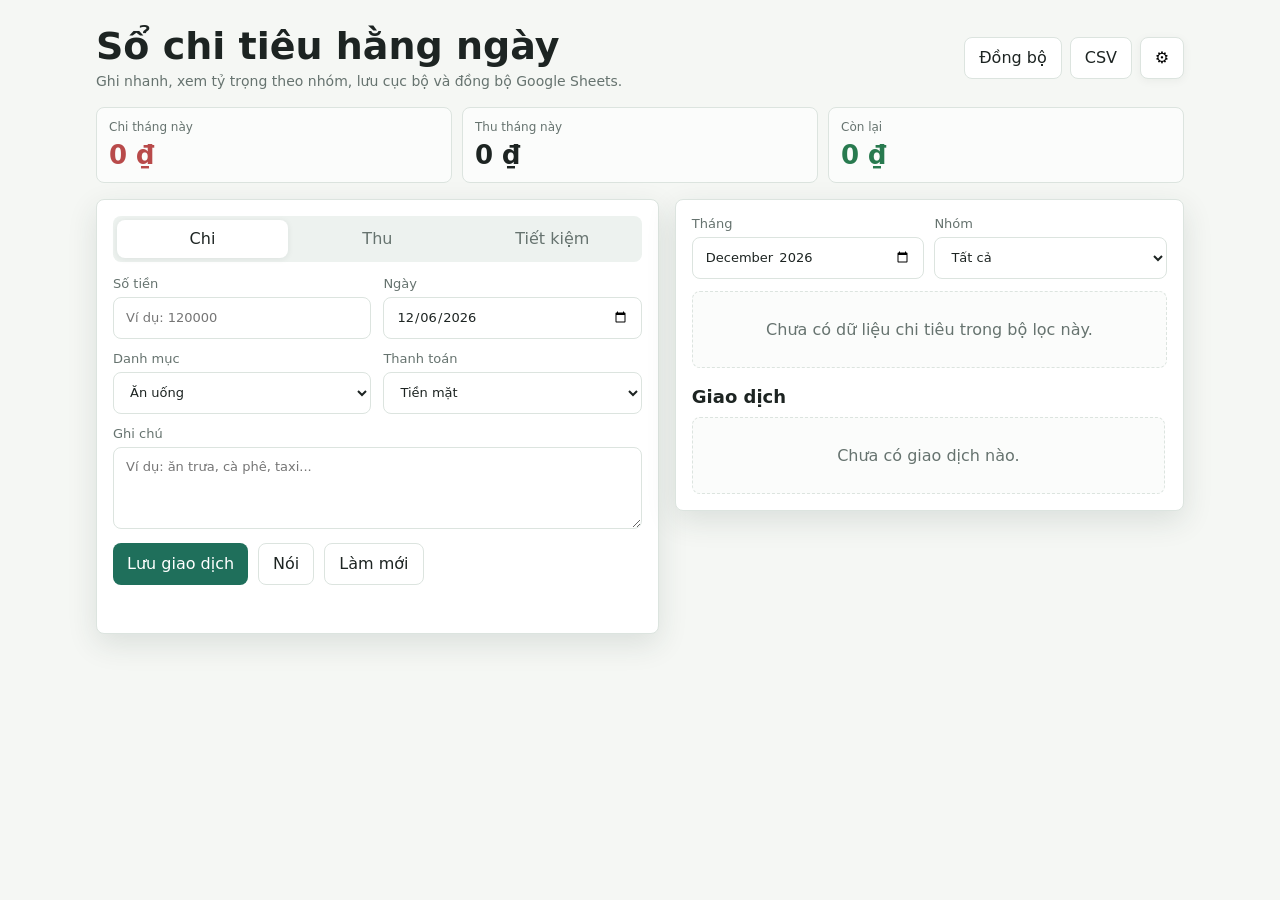
==== index.html @ ada0b405 "Rename expense-tracker.html to index.html" ====
<!doctype html>
<html lang="vi">
<head>
  <meta charset="utf-8">
  <meta name="viewport" content="width=device-width, initial-scale=1, viewport-fit=cover">
  <meta name="theme-color" content="#1f6f5b">
  <title>Sổ chi tiêu hằng ngày</title>
  <style>
    :root {
      --bg: #f5f7f4;
      --panel: #ffffff;
      --ink: #1d2422;
      --muted: #66736f;
      --line: #dce4df;
      --brand: #1f6f5b;
      --brand-2: #e8b84c;
      --danger: #b84a4a;
      --ok: #287a4f;
      --shadow: 0 10px 30px rgba(31, 57, 49, 0.12);
      color-scheme: light;
      font-family: Inter, ui-sans-serif, system-ui, -apple-system, BlinkMacSystemFont, "Segoe UI", sans-serif;
    }

    * { box-sizing: border-box; }

    body {
      margin: 0;
      background: var(--bg);
      color: var(--ink);
      min-height: 100vh;
    }

    button, input, select, textarea {
      font: inherit;
    }

    button {
      border: 0;
      border-radius: 8px;
      cursor: pointer;
      min-height: 42px;
    }

    .app {
      max-width: 1120px;
      margin: 0 auto;
      padding: 18px 16px 84px;
    }

    header {
      display: grid;
      grid-template-columns: 1fr auto;
      gap: 14px;
      align-items: center;
      padding: 8px 0 18px;
    }

    h1 {
      margin: 0;
      font-size: clamp(24px, 4vw, 38px);
      line-height: 1.08;
      letter-spacing: 0;
    }

    .subhead {
      margin: 6px 0 0;
      color: var(--muted);
      font-size: 14px;
    }

    .header-actions {
      display: flex;
      gap: 8px;
      flex-wrap: wrap;
      justify-content: flex-end;
    }

    .icon-button, .primary, .secondary, .danger {
      display: inline-flex;
      align-items: center;
      justify-content: center;
      gap: 8px;
      padding: 0 14px;
      white-space: nowrap;
    }

    .icon-button {
      width: 44px;
      padding: 0;
      background: var(--panel);
      border: 1px solid var(--line);
      box-shadow: 0 2px 10px rgba(20, 32, 29, 0.05);
    }

    .primary {
      background: var(--brand);
      color: #fff;
    }

    .secondary {
      background: var(--panel);
      color: var(--ink);
      border: 1px solid var(--line);
    }

    .danger {
      background: #fff2f2;
      color: var(--danger);
      border: 1px solid #f1cccc;
    }

    .grid {
      display: grid;
      grid-template-columns: minmax(0, 1.05fr) minmax(340px, 0.95fr);
      gap: 16px;
      align-items: start;
    }

    .panel, .transaction-card {
      background: var(--panel);
      border: 1px solid var(--line);
      border-radius: 8px;
      box-shadow: var(--shadow);
    }

    .panel {
      padding: 16px;
    }

    .summary {
      display: grid;
      grid-template-columns: repeat(3, 1fr);
      gap: 10px;
      margin-bottom: 16px;
    }

    .metric {
      background: #fbfcfb;
      border: 1px solid var(--line);
      border-radius: 8px;
      padding: 12px;
      min-width: 0;
    }

    .metric span {
      display: block;
      color: var(--muted);
      font-size: 12px;
      margin-bottom: 7px;
    }

    .metric strong {
      display: block;
      font-size: clamp(18px, 3vw, 26px);
      line-height: 1.1;
      overflow-wrap: anywhere;
    }

    .metric.expense strong { color: var(--danger); }
    .metric.balance strong { color: var(--ok); }

    .tabs {
      display: grid;
      grid-template-columns: repeat(3, 1fr);
      background: #edf2ef;
      padding: 4px;
      border-radius: 8px;
      gap: 4px;
      margin-bottom: 14px;
    }

    .tabs button {
      background: transparent;
      color: var(--muted);
      min-height: 38px;
    }

    .tabs button.active {
      background: var(--panel);
      color: var(--ink);
      box-shadow: 0 1px 6px rgba(29, 36, 34, 0.08);
    }

    .form-grid {
      display: grid;
      grid-template-columns: 1fr 1fr;
      gap: 12px;
    }

    label {
      display: grid;
      gap: 6px;
      color: var(--muted);
      font-size: 13px;
    }

    input, select, textarea {
      width: 100%;
      border: 1px solid var(--line);
      border-radius: 8px;
      padding: 11px 12px;
      background: #fff;
      color: var(--ink);
      min-height: 42px;
    }

    textarea {
      min-height: 82px;
      resize: vertical;
    }

    .full {
      grid-column: 1 / -1;
    }

    .form-actions {
      display: flex;
      gap: 10px;
      margin-top: 14px;
      flex-wrap: wrap;
    }

    .filters {
      display: grid;
      grid-template-columns: 1fr 1fr;
      gap: 10px;
      margin-bottom: 12px;
    }

    .transaction-list {
      display: grid;
      gap: 10px;
      max-height: 66vh;
      overflow: auto;
      padding-right: 2px;
    }

    .transaction-card {
      padding: 12px;
      box-shadow: 0 4px 14px rgba(31, 57, 49, 0.08);
    }

    .transaction-row {
      display: grid;
      grid-template-columns: 1fr auto;
      gap: 10px;
      align-items: start;
    }

    .transaction-title {
      display: flex;
      gap: 8px;
      align-items: center;
      min-width: 0;
      flex-wrap: wrap;
    }

    .pill {
      display: inline-flex;
      align-items: center;
      min-height: 24px;
      border-radius: 999px;
      padding: 2px 9px;
      background: #eef5f2;
      color: var(--brand);
      font-size: 12px;
    }

    .amount {
      font-weight: 800;
      color: var(--danger);
      white-space: nowrap;
    }

    .amount.income {
      color: var(--ok);
    }

    .meta {
      color: var(--muted);
      font-size: 12px;
      margin-top: 7px;
      display: flex;
      gap: 10px;
      flex-wrap: wrap;
    }

    .note {
      color: #3d4845;
      font-size: 13px;
      margin-top: 8px;
      line-height: 1.45;
    }

    .card-actions {
      display: flex;
      justify-content: flex-end;
      gap: 8px;
      margin-top: 10px;
    }

    .mini {
      min-height: 34px;
      padding: 0 10px;
      font-size: 13px;
    }

    .chart {
      display: grid;
      gap: 9px;
      margin-top: 12px;
    }

    .bar-row {
      display: grid;
      grid-template-columns: 112px 1fr 96px;
      gap: 8px;
      align-items: center;
      font-size: 13px;
    }

    .bar-label {
      color: var(--muted);
      overflow: hidden;
      text-overflow: ellipsis;
      white-space: nowrap;
    }

    .bar-track {
      height: 10px;
      background: #edf2ef;
      border-radius: 999px;
      overflow: hidden;
    }

    .bar-fill {
      height: 100%;
      background: var(--brand-2);
      width: 0;
    }

    .bar-value {
      text-align: right;
      font-variant-numeric: tabular-nums;
      font-size: 12px;
    }

    dialog {
      border: 1px solid var(--line);
      border-radius: 8px;
      max-width: 620px;
      width: calc(100% - 28px);
      padding: 0;
      box-shadow: var(--shadow);
    }

    dialog::backdrop {
      background: rgba(23, 32, 29, 0.42);
    }

    .dialog-body {
      padding: 16px;
    }

    .dialog-head {
      display: flex;
      justify-content: space-between;
      gap: 12px;
      align-items: center;
      border-bottom: 1px solid var(--line);
      padding: 12px 16px;
    }

    .dialog-head h2 {
      font-size: 18px;
      margin: 0;
    }

    .status {
      margin-top: 12px;
      font-size: 13px;
      color: var(--muted);
      min-height: 20px;
      line-height: 1.45;
    }

    .empty {
      text-align: center;
      color: var(--muted);
      padding: 28px 8px;
      border: 1px dashed var(--line);
      border-radius: 8px;
      background: #fbfcfb;
    }

    @media (max-width: 820px) {
      .app {
        padding: 10px 10px 88px;
      }

      header, .grid {
        grid-template-columns: 1fr;
      }

      header {
        gap: 10px;
        padding-bottom: 10px;
      }

      h1 {
        font-size: 24px;
      }

      .subhead {
        display: none;
      }

      .header-actions {
        display: grid;
        grid-template-columns: 1fr 1fr auto;
        justify-content: stretch;
      }

      .header-actions .secondary {
        padding: 0 10px;
      }

      .summary {
        display: grid;
        grid-template-columns: repeat(3, minmax(132px, 1fr));
        gap: 8px;
        overflow-x: auto;
        margin: 2px -10px 12px;
        padding: 0 10px 4px;
        scroll-snap-type: x mandatory;
      }

      .metric {
        padding: 10px;
        scroll-snap-align: start;
      }

      .metric strong {
        font-size: 18px;
      }

      .panel {
        padding: 12px;
        box-shadow: 0 4px 18px rgba(31, 57, 49, 0.08);
      }

      .tabs {
        position: sticky;
        top: 0;
        z-index: 3;
      }

      input, select, textarea {
        font-size: 16px;
      }

      .form-grid, .filters {
        grid-template-columns: 1fr;
      }

      .form-actions {
        display: grid;
        grid-template-columns: 1fr 92px 92px;
        gap: 8px;
      }

      .form-actions button {
        padding: 0 8px;
      }

      .transaction-list {
        max-height: none;
      }

      .transaction-card {
        padding: 10px;
      }

      .transaction-row {
        grid-template-columns: 1fr;
        gap: 6px;
      }

      .amount {
        justify-self: start;
        font-size: 18px;
      }

      .card-actions {
        display: grid;
        grid-template-columns: 1fr 1fr;
      }

      .bar-row {
        grid-template-columns: 92px 1fr;
      }

      .bar-value {
        grid-column: 2;
        text-align: left;
      }
    }

    @media (max-width: 380px) {
      .header-actions {
        grid-template-columns: 1fr 1fr 42px;
      }

      .form-actions {
        grid-template-columns: 1fr;
      }
    }

    body.mobile-device .app {
      max-width: none;
      padding: 10px 10px 88px;
    }

    body.mobile-device header,
    body.mobile-device .grid {
      grid-template-columns: 1fr;
    }

    body.mobile-device header {
      gap: 10px;
      padding-bottom: 10px;
    }

    body.mobile-device h1 {
      font-size: 24px;
    }

    body.mobile-device .subhead {
      display: none;
    }

    body.mobile-device .header-actions {
      display: grid;
      grid-template-columns: 1fr 1fr auto;
      justify-content: stretch;
    }

    body.mobile-device .summary {
      display: grid;
      grid-template-columns: repeat(3, minmax(132px, 1fr));
      gap: 8px;
      overflow-x: auto;
      margin: 2px -10px 12px;
      padding: 0 10px 4px;
    }

    body.mobile-device .metric {
      padding: 10px;
    }

    body.mobile-device .metric strong {
      font-size: 18px;
    }

    body.mobile-device .panel {
      padding: 12px;
      box-shadow: 0 4px 18px rgba(31, 57, 49, 0.08);
    }

    body.mobile-device .form-grid,
    body.mobile-device .filters {
      grid-template-columns: 1fr;
    }

    body.mobile-device input,
    body.mobile-device select,
    body.mobile-device textarea {
      font-size: 16px;
    }

    body.mobile-device .form-actions {
      display: grid;
      grid-template-columns: 1fr 92px 92px;
      gap: 8px;
    }

    body.mobile-device .transaction-list {
      max-height: none;
    }

    body.mobile-device .transaction-row {
      grid-template-columns: 1fr;
      gap: 6px;
    }

    body.mobile-device .amount {
      justify-self: start;
      font-size: 18px;
    }

    body.mobile-device .card-actions {
      display: grid;
      grid-template-columns: 1fr 1fr;
    }

    body.mobile-device .bar-row {
      grid-template-columns: 92px 1fr;
    }

    body.mobile-device .bar-value {
      grid-column: 2;
      text-align: left;
    }

    body.mobile-device.compact-phone .header-actions,
    body.mobile-device.compact-phone .form-actions {
      grid-template-columns: 1fr;
    }
  </style>
</head>
<body>
  <main class="app">
    <header>
      <div>
        <h1>Sổ chi tiêu hằng ngày</h1>
        <p class="subhead">Ghi nhanh, xem tỷ trọng theo nhóm, lưu cục bộ và đồng bộ Google Sheets.</p>
      </div>
      <div class="header-actions">
        <button class="secondary" id="syncBtn" type="button">Đồng bộ</button>
        <button class="secondary" id="exportBtn" type="button">CSV</button>
        <button class="icon-button" id="settingsBtn" type="button" aria-label="Cài đặt" title="Cài đặt">⚙</button>
      </div>
    </header>

    <section class="summary" aria-label="Tổng quan">
      <div class="metric expense">
        <span>Chi tháng này</span>
        <strong id="monthExpense">0 đ</strong>
      </div>
      <div class="metric">
        <span>Thu tháng này</span>
        <strong id="monthIncome">0 đ</strong>
      </div>
      <div class="metric balance">
        <span>Còn lại</span>
        <strong id="monthBalance">0 đ</strong>
      </div>
    </section>

    <div class="grid">
      <section class="panel" aria-label="Nhập giao dịch">
        <div class="tabs" role="tablist">
          <button type="button" class="active" data-type="expense">Chi</button>
          <button type="button" data-type="income">Thu</button>
          <button type="button" data-type="saving">Tiết kiệm</button>
        </div>

        <form id="entryForm">
          <input type="hidden" id="editId">
          <input type="hidden" id="type" value="expense">
          <div class="form-grid">
            <label>Số tiền
              <input id="amount" inputmode="numeric" autocomplete="off" placeholder="Ví dụ: 120000" required>
            </label>
            <label>Ngày
              <input id="date" type="date" required>
            </label>
            <label>Danh mục
              <select id="category"></select>
            </label>
            <label>Thanh toán
              <select id="method">
                <option>Tiền mặt</option>
                <option>Chuyển khoản</option>
                <option>Thẻ tín dụng</option>
                <option>Ví điện tử</option>
              </select>
            </label>
            <label class="full">Ghi chú
              <textarea id="note" placeholder="Ví dụ: ăn trưa, cà phê, taxi..."></textarea>
            </label>
          </div>
          <div class="form-actions">
            <button class="primary" type="submit" id="saveBtn">Lưu giao dịch</button>
            <button class="secondary" type="button" id="voiceBtn">Nói</button>
            <button class="secondary" type="button" id="resetBtn">Làm mới</button>
          </div>
          <div class="status" id="status"></div>
        </form>
      </section>

      <section class="panel" aria-label="Danh sách giao dịch">
        <div class="filters">
          <label>Tháng
            <input id="monthFilter" type="month">
          </label>
          <label>Nhóm
            <select id="categoryFilter">
              <option value="">Tất cả</option>
            </select>
          </label>
        </div>
        <div class="chart" id="chart"></div>
        <h2 style="font-size:18px;margin:18px 0 10px;">Giao dịch</h2>
        <div class="transaction-list" id="transactionList"></div>
      </section>
    </div>
  </main>

  <dialog id="settingsDialog">
    <div class="dialog-head">
      <h2>Cài đặt Google Sheets</h2>
      <button class="icon-button" id="closeSettings" type="button" aria-label="Đóng" title="Đóng">×</button>
    </div>
    <div class="dialog-body">
      <label>Google Apps Script Web App URL
        <input id="scriptUrl" placeholder="https://script.google.com/macros/s/.../exec">
      </label>
      <div class="form-actions">
        <button class="primary" id="saveSettings" type="button">Lưu cài đặt</button>
        <button class="secondary" id="testSync" type="button">Thử đồng bộ</button>
      </div>
      <p class="status">Nếu app được mở từ Google Apps Script, bạn không cần nhập URL. Nếu mở file HTML bên ngoài, hãy nhập Web App URL để đồng bộ.</p>
    </div>
  </dialog>

  <script>
    const STORAGE_KEY = "daily-expense-tracker-v1";
    const SETTINGS_KEY = "daily-expense-settings-v1";
    const categories = {
      expense: ["Ăn uống", "Đi lại", "Nhà cửa", "Hóa đơn", "Mua sắm", "Sức khỏe", "Giải trí", "Gia đình", "Học tập", "Khác"],
      income: ["Lương", "Thưởng", "Kinh doanh", "Đầu tư", "Quà tặng", "Khác"],
      saving: ["Quỹ khẩn cấp", "Đầu tư", "Mục tiêu lớn", "Trả nợ", "Khác"]
    };

    const state = {
      entries: loadEntries(),
      settings: loadSettings(),
      activeType: "expense"
    };

    const el = {
      entryForm: document.querySelector("#entryForm"),
      editId: document.querySelector("#editId"),
      type: document.querySelector("#type"),
      amount: document.querySelector("#amount"),
      date: document.querySelector("#date"),
      category: document.querySelector("#category"),
      method: document.querySelector("#method"),
      note: document.querySelector("#note"),
      saveBtn: document.querySelector("#saveBtn"),
      voiceBtn: document.querySelector("#voiceBtn"),
      resetBtn: document.querySelector("#resetBtn"),
      status: document.querySelector("#status"),
      monthFilter: document.querySelector("#monthFilter"),
      categoryFilter: document.querySelector("#categoryFilter"),
      transactionList: document.querySelector("#transactionList"),
      chart: document.querySelector("#chart"),
      monthExpense: document.querySelector("#monthExpense"),
      monthIncome: document.querySelector("#monthIncome"),
      monthBalance: document.querySelector("#monthBalance"),
      settingsDialog: document.querySelector("#settingsDialog"),
      settingsBtn: document.querySelector("#settingsBtn"),
      closeSettings: document.querySelector("#closeSettings"),
      scriptUrl: document.querySelector("#scriptUrl"),
      saveSettings: document.querySelector("#saveSettings"),
      testSync: document.querySelector("#testSync"),
      syncBtn: document.querySelector("#syncBtn"),
      exportBtn: document.querySelector("#exportBtn")
    };

    applyDeviceClass();
    init();

    function applyDeviceClass() {
      const isMobile = /Android|iPhone|iPad|iPod|Mobile/i.test(navigator.userAgent) || screen.width <= 700;
      if (!isMobile) return;

      document.body.classList.add("mobile-device");
      if (screen.width <= 390) {
        document.body.classList.add("compact-phone");
      }
    }

    function init() {
      const today = new Date();
      el.date.valueAsDate = today;
      el.monthFilter.value = today.toISOString().slice(0, 7);
      el.scriptUrl.value = state.settings.scriptUrl || "";
      if (isAppsScriptHost()) {
        el.settingsBtn.style.display = "none";
      }
      renderCategoryOptions();
      renderCategoryFilter();
      bindEvents();
      render();
    }

    function bindEvents() {
      document.querySelectorAll(".tabs button").forEach(button => {
        button.addEventListener("click", () => {
          document.querySelectorAll(".tabs button").forEach(item => item.classList.remove("active"));
          button.classList.add("active");
          state.activeType = button.dataset.type;
          el.type.value = state.activeType;
          renderCategoryOptions();
        });
      });

      el.entryForm.addEventListener("submit", event => {
        event.preventDefault();
        saveEntry();
      });

      el.voiceBtn.addEventListener("click", startVoiceInput);
      el.resetBtn.addEventListener("click", resetForm);
      el.monthFilter.addEventListener("change", render);
      el.categoryFilter.addEventListener("change", render);
      el.settingsBtn.addEventListener("click", () => el.settingsDialog.showModal());
      el.closeSettings.addEventListener("click", () => el.settingsDialog.close());
      el.saveSettings.addEventListener("click", saveSettings);
      el.testSync.addEventListener("click", syncEntries);
      el.syncBtn.addEventListener("click", syncEntries);
      el.exportBtn.addEventListener("click", exportCsv);
    }

    function saveEntry() {
      const amount = parseAmount(el.amount.value);
      if (!Number.isFinite(amount) || amount <= 0) {
        showStatus("Số tiền cần lớn hơn 0.");
        return;
      }

      const entry = {
        id: el.editId.value || makeId(),
        type: el.type.value,
        amount,
        date: el.date.value,
        category: el.category.value,
        method: el.method.value,
        note: el.note.value.trim(),
        createdAt: new Date().toISOString(),
        synced: false
      };

      const existingIndex = state.entries.findIndex(item => item.id === entry.id);
      if (existingIndex >= 0) {
        state.entries[existingIndex] = { ...state.entries[existingIndex], ...entry };
      } else {
        state.entries.unshift(entry);
      }

      persistEntries();
      resetForm();
      render();
      showStatus("Đã lưu giao dịch.");
    }

    async function startVoiceInput() {
      const SpeechRecognition = window.SpeechRecognition || window.webkitSpeechRecognition;
      if (!SpeechRecognition) {
        showStatus("Trình duyệt này chưa hỗ trợ nhập giọng nói. Hãy thử Chrome trên Android hoặc nhập tay.");
        return;
      }

      const hasMicPermission = await requestMicrophonePermission();
      if (!hasMicPermission) return;

      const recognition = new SpeechRecognition();
      recognition.lang = "vi-VN";
      recognition.interimResults = false;
      recognition.maxAlternatives = 1;

      el.voiceBtn.textContent = "Đang nghe...";
      el.voiceBtn.disabled = true;
      showStatus("Hãy nói giao dịch, ví dụ: ăn trưa 50 nghìn, đổ xăng 100k, lương 15 triệu.");

      recognition.onresult = event => {
        const transcript = event.results[0][0].transcript.trim();
        applyVoiceTranscript(transcript);
      };

      recognition.onerror = () => {
        showStatus("Không nghe được rõ. Kiểm tra quyền micro rồi thử lại.");
      };

      recognition.onend = () => {
        el.voiceBtn.textContent = "Nói";
        el.voiceBtn.disabled = false;
      };

      recognition.start();
    }

    async function requestMicrophonePermission() {
      if (!navigator.mediaDevices || !navigator.mediaDevices.getUserMedia) {
        showStatus("Trình duyệt chưa mở được micro cho trang này. Hãy chạy app bằng HTTPS và dùng Chrome/Edge.");
        return false;
      }

      try {
        const stream = await navigator.mediaDevices.getUserMedia({ audio: true });
        stream.getTracks().forEach(track => track.stop());
        return true;
      } catch (error) {
        if (error.name === "NotAllowedError" || error.name === "PermissionDeniedError") {
          if (isAppsScriptHost()) {
            showStatus("Google Apps Script có thể đang chặn micro trong iframe. Nếu không hiện popup xin quyền, hãy host file HTML bằng GitHub Pages/Netlify/Vercel và để Apps Script chỉ lưu Google Sheets.");
            return false;
          }
          showStatus("Micro đang bị chặn. Vào cài đặt trình duyệt để cho phép quyền micro cho trang này.");
          return false;
        }

        if (error.name === "NotFoundError" || error.name === "DevicesNotFoundError") {
          showStatus("Không tìm thấy micro trên thiết bị này.");
          return false;
        }

        showStatus("Không mở được micro. Hãy thử chạy app qua HTTPS rồi mở lại bằng Chrome/Edge.");
        return false;
      }
    }

    function applyVoiceTranscript(transcript) {
      const parsed = parseVoiceExpense(transcript);
      if (!parsed.amount) {
        el.note.value = transcript;
        showStatus(`Đã ghi chú: "${transcript}". Bạn cần nhập thêm số tiền.`);
        return;
      }

      state.activeType = parsed.type;
      el.type.value = parsed.type;
      document.querySelectorAll(".tabs button").forEach(button => {
        button.classList.toggle("active", button.dataset.type === parsed.type);
      });
      renderCategoryOptions();

      el.amount.value = formatPlain(parsed.amount);
      el.category.value = parsed.category;
      el.note.value = transcript;
      showStatus(`Đã nhận: ${typeLabel(parsed.type)} ${money(parsed.amount)} - ${parsed.category}. Kiểm tra lại rồi bấm Lưu.`);
    }

    function parseVoiceExpense(text) {
      const normalized = normalizeVietnamese(text);
      const amount = extractVoiceAmount(normalized);
      const type = inferVoiceType(normalized);
      const category = inferVoiceCategory(normalized, type);
      return { amount, type, category };
    }

    function extractVoiceAmount(text) {
      const compact = text.replace(/,/g, ".").replace(/\s+/g, " ");
      const match = compact.match(/(\d+(?:\.\d+)?)\s*(trieu|tr|cu|nghin|ngan|k|dong|vnd)?/i);
      if (!match) return 0;

      const number = Number(match[1]);
      const unit = match[2] || "";
      if (!Number.isFinite(number)) return 0;
      if (["trieu", "tr", "cu"].includes(unit)) return Math.round(number * 1000000);
      if (["nghin", "ngan", "k"].includes(unit)) return Math.round(number * 1000);
      return Math.round(number);
    }

    function inferVoiceType(text) {
      if (/(luong|thuong|thu nhap|duoc tra|nhan tien|kinh doanh|lai|co tuc)/.test(text)) return "income";
      if (/(tiet kiem|gui quy|quy khan cap|dau tu|tra no)/.test(text)) return "saving";
      return "expense";
    }

    function inferVoiceCategory(text, type) {
      const rules = {
        expense: [
          ["Ăn uống", /(an|com|pho|bun|banh|ca phe|tra sua|nha hang|do an|an trua|an toi|an sang)/],
          ["Đi lại", /(xang|grab|taxi|xe|gui xe|bus|tau|may bay|di lai)/],
          ["Nhà cửa", /(nha|thue nha|noi that|sua nha|dien nuoc|chung cu)/],
          ["Hóa đơn", /(hoa don|dien|nuoc|internet|wifi|dien thoai|bao hiem)/],
          ["Mua sắm", /(mua|shopping|quan ao|giay|do dung|sieu thi)/],
          ["Sức khỏe", /(thuoc|kham|benh vien|bac si|suc khoe)/],
          ["Giải trí", /(phim|game|du lich|di choi|giai tri|netflix|spotify)/],
          ["Gia đình", /(ba me|con|gia dinh|tien nha|cho nha)/],
          ["Học tập", /(hoc|sach|khoa hoc|hoc phi|lop)/]
        ],
        income: [
          ["Lương", /(luong|salary)/],
          ["Thưởng", /(thuong|bonus)/],
          ["Kinh doanh", /(kinh doanh|ban hang|doanh thu)/],
          ["Đầu tư", /(dau tu|lai|co tuc|chung khoan)/],
          ["Quà tặng", /(qua|tang|duoc cho)/]
        ],
        saving: [
          ["Quỹ khẩn cấp", /(khan cap|du phong)/],
          ["Đầu tư", /(dau tu|chung khoan|quy)/],
          ["Mục tiêu lớn", /(muc tieu|mua nha|mua xe|du lich)/],
          ["Trả nợ", /(tra no|no)/]
        ]
      };

      const matched = (rules[type] || []).find(([, pattern]) => pattern.test(text));
      return matched ? matched[0] : "Khác";
    }

    function editEntry(id) {
      const entry = state.entries.find(item => item.id === id);
      if (!entry) return;
      document.querySelectorAll(".tabs button").forEach(button => {
        button.classList.toggle("active", button.dataset.type === entry.type);
      });
      state.activeType = entry.type;
      el.type.value = entry.type;
      renderCategoryOptions();
      el.editId.value = entry.id;
      el.amount.value = formatPlain(entry.amount);
      el.date.value = entry.date;
      el.category.value = entry.category;
      el.method.value = entry.method;
      el.note.value = entry.note || "";
      el.saveBtn.textContent = "Cập nhật";
      window.scrollTo({ top: 0, behavior: "smooth" });
    }

    function deleteEntry(id) {
      if (!confirm("Xóa giao dịch này?")) return;
      state.entries = state.entries.filter(item => item.id !== id);
      persistEntries();
      render();
    }

    function resetForm() {
      el.entryForm.reset();
      el.editId.value = "";
      el.type.value = state.activeType;
      el.date.valueAsDate = new Date();
      renderCategoryOptions();
      el.saveBtn.textContent = "Lưu giao dịch";
    }

    function renderCategoryOptions() {
      el.category.innerHTML = categories[state.activeType].map(name => `<option>${escapeHtml(name)}</option>`).join("");
    }

    function renderCategoryFilter() {
      const all = [...new Set(Object.values(categories).flat())].sort((a, b) => a.localeCompare(b, "vi"));
      el.categoryFilter.innerHTML = `<option value="">Tất cả</option>` + all.map(name => `<option>${escapeHtml(name)}</option>`).join("");
    }

    function render() {
      const month = el.monthFilter.value;
      const category = el.categoryFilter.value;
      const entries = state.entries
        .filter(item => !month || item.date.startsWith(month))
        .filter(item => !category || item.category === category)
        .sort((a, b) => b.date.localeCompare(a.date) || b.createdAt.localeCompare(a.createdAt));

      renderSummary(month);
      renderChart(entries);
      renderList(entries);
    }

    function renderSummary(month) {
      const monthEntries = state.entries.filter(item => !month || item.date.startsWith(month));
      const expense = sum(monthEntries.filter(item => item.type === "expense"));
      const income = sum(monthEntries.filter(item => item.type === "income"));
      const saving = sum(monthEntries.filter(item => item.type === "saving"));
      el.monthExpense.textContent = money(expense);
      el.monthIncome.textContent = money(income);
      el.monthBalance.textContent = money(income - expense - saving);
    }

    function renderChart(entries) {
      const expenseRows = entries.filter(item => item.type !== "income");
      const totals = expenseRows.reduce((acc, item) => {
        acc[item.category] = (acc[item.category] || 0) + item.amount;
        return acc;
      }, {});
      const rows = Object.entries(totals).sort((a, b) => b[1] - a[1]).slice(0, 8);
      const max = Math.max(...rows.map(row => row[1]), 1);
      if (!rows.length) {
        el.chart.innerHTML = `<div class="empty">Chưa có dữ liệu chi tiêu trong bộ lọc này.</div>`;
        return;
      }
      el.chart.innerHTML = rows.map(([name, value]) => `
        <div class="bar-row">
          <div class="bar-label" title="${escapeHtml(name)}">${escapeHtml(name)}</div>
          <div class="bar-track"><div class="bar-fill" style="width:${Math.round(value / max * 100)}%"></div></div>
          <div class="bar-value">${money(value)}</div>
        </div>
      `).join("");
    }

    function renderList(entries) {
      if (!entries.length) {
        el.transactionList.innerHTML = `<div class="empty">Chưa có giao dịch nào.</div>`;
        return;
      }

      el.transactionList.innerHTML = entries.map(item => {
        const sign = item.type === "income" ? "+" : "-";
        const synced = item.synced ? "Đã đồng bộ" : "Chưa đồng bộ";
        return `
          <article class="transaction-card">
            <div class="transaction-row">
              <div>
                <div class="transaction-title">
                  <strong>${escapeHtml(item.category)}</strong>
                  <span class="pill">${typeLabel(item.type)}</span>
                </div>
                <div class="meta">
                  <span>${formatDate(item.date)}</span>
                  <span>${escapeHtml(item.method)}</span>
                  <span>${synced}</span>
                </div>
              </div>
              <div class="amount ${item.type === "income" ? "income" : ""}">${sign}${money(item.amount)}</div>
            </div>
            ${item.note ? `<div class="note">${escapeHtml(item.note)}</div>` : ""}
            <div class="card-actions">
              <button class="secondary mini" type="button" onclick="editEntry('${item.id}')">Sửa</button>
              <button class="danger mini" type="button" onclick="deleteEntry('${item.id}')">Xóa</button>
            </div>
          </article>
        `;
      }).join("");
    }

    async function syncEntries() {
      if (isAppsScriptHost()) {
        syncEntriesInAppsScript();
        return;
      }

      if (!state.settings.scriptUrl) {
        showStatus("Bạn cần nhập Google Apps Script Web App URL trong Cài đặt.");
        el.settingsDialog.showModal();
        return;
      }

      const unsynced = state.entries.filter(item => !item.synced);
      if (!unsynced.length) {
        showStatus("Không có giao dịch mới cần đồng bộ.");
        return;
      }

      showStatus(`Đang gửi ${unsynced.length} giao dịch lên Google Sheets...`);
      try {
        await fetch(state.settings.scriptUrl, {
          method: "POST",
          mode: "no-cors",
          headers: { "Content-Type": "text/plain;charset=utf-8" },
          body: JSON.stringify({ rows: unsynced })
        });
        const syncedIds = new Set(unsynced.map(item => item.id));
        state.entries = state.entries.map(item => syncedIds.has(item.id) ? { ...item, synced: true } : item);
        persistEntries();
        render();
        showStatus("Đã gửi dữ liệu. Nếu Sheet chưa hiện ngay, kiểm tra quyền triển khai Apps Script.");
      } catch (error) {
        showStatus("Không gửi được dữ liệu. Kiểm tra mạng và URL Apps Script.");
      }
    }

    function syncEntriesInAppsScript() {
      const unsynced = state.entries.filter(item => !item.synced);
      if (!unsynced.length) {
        showStatus("Không có giao dịch mới cần đồng bộ.");
        return;
      }

      showStatus(`Đang gửi ${unsynced.length} giao dịch lên Google Sheets...`);
      google.script.run
        .withSuccessHandler(result => {
          if (!result || !result.ok) {
            showStatus(result && result.message ? result.message : "Không gửi được dữ liệu.");
            return;
          }

          const syncedIds = new Set(unsynced.map(item => item.id));
          state.entries = state.entries.map(item => syncedIds.has(item.id) ? { ...item, synced: true } : item);
          persistEntries();
          render();
          showStatus(`Đã đồng bộ. Thêm mới: ${result.inserted}, cập nhật: ${result.updated}.`);
        })
        .withFailureHandler(error => {
          showStatus(error && error.message ? error.message : "Không gửi được dữ liệu lên Google Sheets.");
        })
        .saveRowsFromClient(unsynced);
    }

    function saveSettings() {
      state.settings.scriptUrl = el.scriptUrl.value.trim();
      localStorage.setItem(SETTINGS_KEY, JSON.stringify(state.settings));
      showStatus("Đã lưu cài đặt.");
      el.settingsDialog.close();
    }

    function isAppsScriptHost() {
      return typeof google !== "undefined" && google.script && google.script.run;
    }

    function exportCsv() {
      const header = ["id", "type", "amount", "date", "category", "method", "note", "createdAt", "synced"];
      const rows = state.entries.map(item => header.map(key => csvCell(item[key])).join(","));
      const csv = [header.join(","), ...rows].join("\n");
      const blob = new Blob([csv], { type: "text/csv;charset=utf-8" });
      const url = URL.createObjectURL(blob);
      const link = document.createElement("a");
      link.href = url;
      link.download = `chi-tieu-${new Date().toISOString().slice(0, 10)}.csv`;
      link.click();
      URL.revokeObjectURL(url);
    }

    function loadEntries() {
      try {
        return JSON.parse(localStorage.getItem(STORAGE_KEY)) || [];
      } catch {
        return [];
      }
    }

    function loadSettings() {
      try {
        return JSON.parse(localStorage.getItem(SETTINGS_KEY)) || {};
      } catch {
        return {};
      }
    }

    function persistEntries() {
      localStorage.setItem(STORAGE_KEY, JSON.stringify(state.entries));
    }

    function parseAmount(value) {
      return Number(String(value).replace(/[^\d]/g, ""));
    }

    function normalizeVietnamese(value) {
      return String(value || "")
        .toLowerCase()
        .normalize("NFD")
        .replace(/[\u0300-\u036f]/g, "")
        .replace(/đ/g, "d");
    }

    function makeId() {
      if (window.crypto && typeof window.crypto.randomUUID === "function") {
        return window.crypto.randomUUID();
      }
      return `tx-${Date.now()}-${Math.random().toString(16).slice(2)}`;
    }

    function formatPlain(value) {
      return String(Math.round(Number(value) || 0));
    }

    function sum(rows) {
      return rows.reduce((total, item) => total + Number(item.amount || 0), 0);
    }

    function money(value) {
      return new Intl.NumberFormat("vi-VN", { style: "currency", currency: "VND", maximumFractionDigits: 0 }).format(value || 0);
    }

    function formatDate(value) {
      return new Intl.DateTimeFormat("vi-VN", { dateStyle: "medium" }).format(new Date(value + "T00:00:00"));
    }

    function typeLabel(type) {
      return { expense: "Chi", income: "Thu", saving: "Tiết kiệm" }[type] || type;
    }

    function csvCell(value) {
      return `"${String(value ?? "").replace(/"/g, '""')}"`;
    }

    function escapeHtml(value) {
      return String(value ?? "")
        .replace(/&/g, "&amp;")
        .replace(/</g, "&lt;")
        .replace(/>/g, "&gt;")
        .replace(/"/g, "&quot;")
        .replace(/'/g, "&#039;");
    }

    function showStatus(message) {
      el.status.textContent = message;
      setTimeout(() => {
        if (el.status.textContent === message) el.status.textContent = "";
      }, 5500);
    }

    window.editEntry = editEntry;
    window.deleteEntry = deleteEntry;
  </script>
</body>
</html>
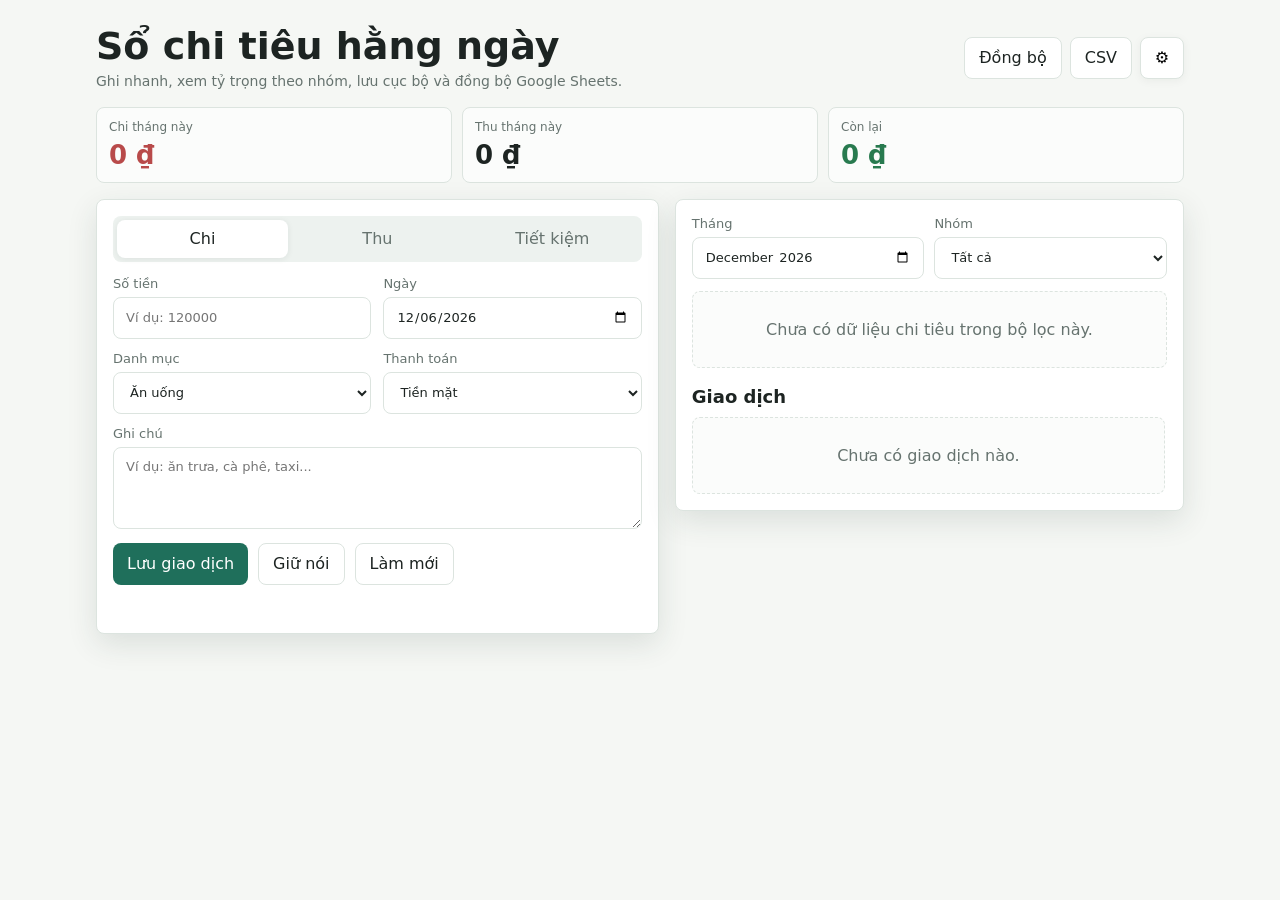
==== commit 1ea91597: "Update index.html" ====
--- a/index.html
+++ b/index.html
@@ -382,6 +382,12 @@
       color: var(--muted);
       min-height: 20px;
       line-height: 1.45;
+    }
+
+    #voiceBtn {
+      touch-action: none;
+      user-select: none;
+      -webkit-user-select: none;
     }
 
     .empty {
@@ -682,7 +688,7 @@
           </div>
           <div class="form-actions">
             <button class="primary" type="submit" id="saveBtn">Lưu giao dịch</button>
-            <button class="secondary" type="button" id="voiceBtn">Nói</button>
+            <button class="secondary" type="button" id="voiceBtn">Giữ nói</button>
             <button class="secondary" type="button" id="resetBtn">Làm mới</button>
           </div>
           <div class="status" id="status"></div>
@@ -736,7 +742,11 @@
     const state = {
       entries: loadEntries(),
       settings: loadSettings(),
-      activeType: "expense"
+      activeType: "expense",
+      voiceRecognition: null,
+      voiceStarting: false,
+      voiceShouldStop: false,
+      voiceGotResult: false
     };
 
     const el = {
@@ -812,7 +822,19 @@
         saveEntry();
       });
 
-      el.voiceBtn.addEventListener("click", startVoiceInput);
+      el.voiceBtn.addEventListener("pointerdown", startVoiceHold);
+      el.voiceBtn.addEventListener("pointerup", stopVoiceHold);
+      el.voiceBtn.addEventListener("pointercancel", stopVoiceHold);
+      el.voiceBtn.addEventListener("pointerleave", event => {
+        if (event.buttons) stopVoiceHold(event);
+      });
+      el.voiceBtn.addEventListener("contextmenu", event => event.preventDefault());
+      el.voiceBtn.addEventListener("keydown", event => {
+        if (event.code === "Space" || event.code === "Enter") startVoiceHold(event);
+      });
+      el.voiceBtn.addEventListener("keyup", event => {
+        if (event.code === "Space" || event.code === "Enter") stopVoiceHold(event);
+      });
       el.resetBtn.addEventListener("click", resetForm);
       el.monthFilter.addEventListener("change", render);
       el.categoryFilter.addEventListener("change", render);
@@ -856,6 +878,24 @@
       showStatus("Đã lưu giao dịch.");
     }
 
+    async function startVoiceHold(event) {
+      event.preventDefault();
+      if (state.voiceRecognition || state.voiceStarting) return;
+
+      state.voiceShouldStop = false;
+      await startVoiceInput();
+
+      if (state.voiceShouldStop) {
+        stopVoiceRecognition();
+      }
+    }
+
+    function stopVoiceHold(event) {
+      event.preventDefault();
+      state.voiceShouldStop = true;
+      stopVoiceRecognition();
+    }
+
     async function startVoiceInput() {
       const SpeechRecognition = window.SpeechRecognition || window.webkitSpeechRecognition;
       if (!SpeechRecognition) {
@@ -863,20 +903,28 @@
         return;
       }
 
+      state.voiceStarting = true;
       const hasMicPermission = await requestMicrophonePermission();
-      if (!hasMicPermission) return;
+      state.voiceStarting = false;
+      if (!hasMicPermission) {
+        el.voiceBtn.textContent = "Giữ nói";
+        return;
+      }
 
       const recognition = new SpeechRecognition();
       recognition.lang = "vi-VN";
       recognition.interimResults = false;
       recognition.maxAlternatives = 1;
-
-      el.voiceBtn.textContent = "Đang nghe...";
-      el.voiceBtn.disabled = true;
-      showStatus("Hãy nói giao dịch, ví dụ: ăn trưa 50 nghìn, đổ xăng 100k, lương 15 triệu.");
+      recognition.continuous = false;
+
+      state.voiceRecognition = recognition;
+      state.voiceGotResult = false;
+      el.voiceBtn.textContent = "Thả để tắt";
+      showStatus("Đang nghe. Giữ nút khi nói, thả tay để điền thông tin.");
 
       recognition.onresult = event => {
         const transcript = event.results[0][0].transcript.trim();
+        state.voiceGotResult = true;
         applyVoiceTranscript(transcript);
       };
 
@@ -885,11 +933,34 @@
       };
 
       recognition.onend = () => {
-        el.voiceBtn.textContent = "Nói";
-        el.voiceBtn.disabled = false;
+        if (!state.voiceGotResult) {
+          showStatus("Chưa nhận được nội dung. Hãy giữ nút, nói rõ câu giao dịch, rồi thả tay.");
+        }
+        state.voiceRecognition = null;
+        state.voiceStarting = false;
+        state.voiceShouldStop = false;
+        el.voiceBtn.textContent = "Giữ nói";
       };
 
-      recognition.start();
+      try {
+        recognition.start();
+      } catch {
+        state.voiceRecognition = null;
+        state.voiceStarting = false;
+        el.voiceBtn.textContent = "Giữ nói";
+        showStatus("Không bắt đầu nghe được. Hãy thử bấm giữ lại.");
+      }
+    }
+
+    function stopVoiceRecognition() {
+      if (!state.voiceRecognition) return;
+
+      try {
+        state.voiceRecognition.stop();
+      } catch {
+        state.voiceRecognition = null;
+        el.voiceBtn.textContent = "Giữ nói";
+      }
     }
 
     async function requestMicrophonePermission() {
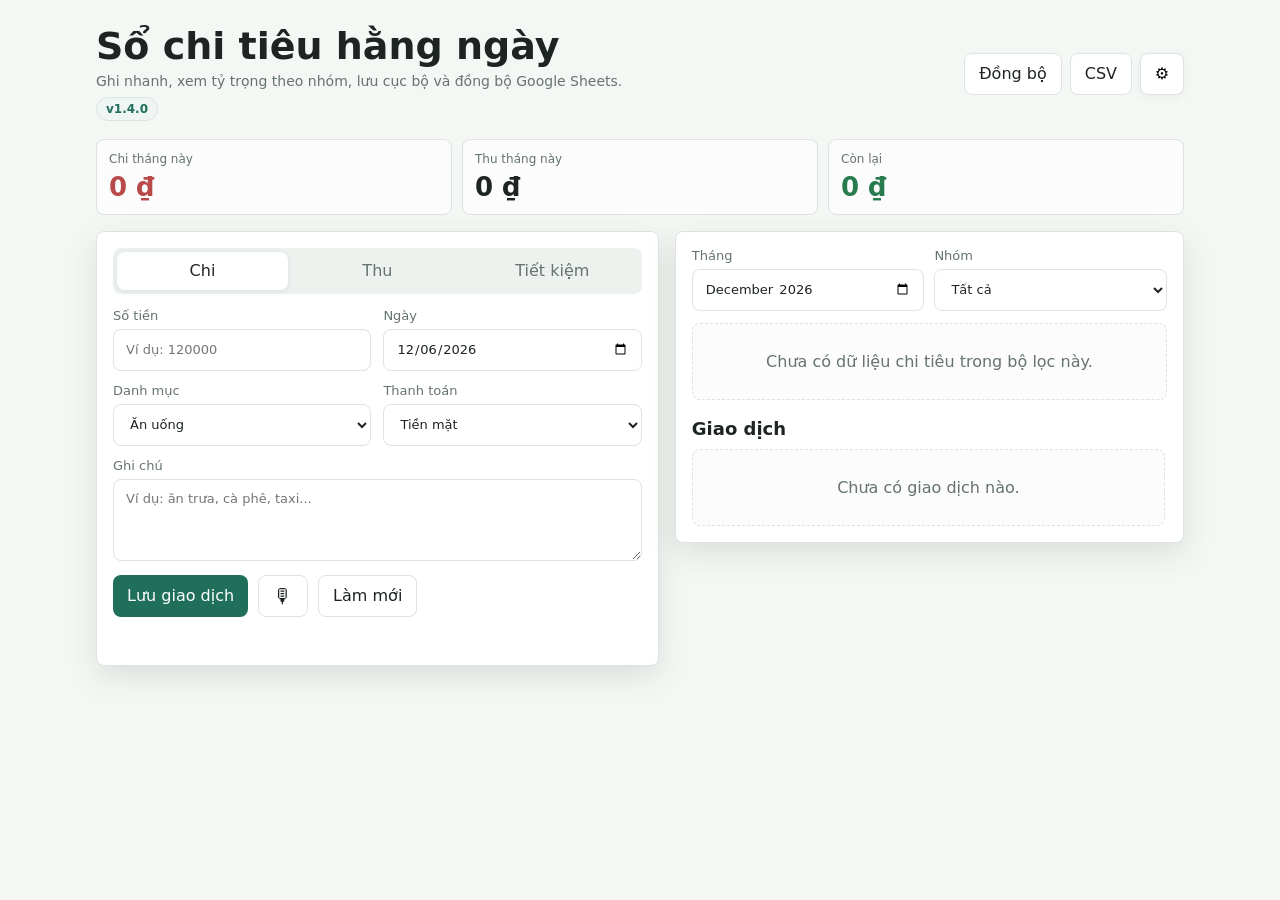
==== commit ab6ec1f5: "Update index.html" ====
--- a/index.html
+++ b/index.html
@@ -68,6 +68,21 @@
       font-size: 14px;
     }
 
+    .version-badge {
+      display: inline-flex;
+      align-items: center;
+      min-height: 24px;
+      margin-top: 8px;
+      padding: 2px 9px;
+      border: 1px solid var(--line);
+      border-radius: 999px;
+      background: #eef5f2;
+      color: var(--brand);
+      font-size: 12px;
+      font-weight: 700;
+      width: fit-content;
+    }
+
     .header-actions {
       display: flex;
       gap: 8px;
@@ -388,6 +403,12 @@
       touch-action: none;
       user-select: none;
       -webkit-user-select: none;
+      -webkit-touch-callout: none;
+    }
+
+    .voice-button {
+      font-size: 20px;
+      line-height: 1;
     }
 
     .empty {
@@ -419,6 +440,10 @@
 
       .subhead {
         display: none;
+      }
+
+      .version-badge {
+        margin-top: 6px;
       }
 
       .header-actions {
@@ -545,6 +570,10 @@
       display: none;
     }
 
+    body.mobile-device .version-badge {
+      margin-top: 6px;
+    }
+
     body.mobile-device .header-actions {
       display: grid;
       grid-template-columns: 1fr 1fr auto;
@@ -630,6 +659,7 @@
       <div>
         <h1>Sổ chi tiêu hằng ngày</h1>
         <p class="subhead">Ghi nhanh, xem tỷ trọng theo nhóm, lưu cục bộ và đồng bộ Google Sheets.</p>
+        <span class="version-badge" id="versionBadge"></span>
       </div>
       <div class="header-actions">
         <button class="secondary" id="syncBtn" type="button">Đồng bộ</button>
@@ -688,7 +718,7 @@
           </div>
           <div class="form-actions">
             <button class="primary" type="submit" id="saveBtn">Lưu giao dịch</button>
-            <button class="secondary" type="button" id="voiceBtn">Giữ nói</button>
+            <button class="secondary voice-button" type="button" id="voiceBtn" aria-label="Giữ để nói" title="Giữ để nói">🎙</button>
             <button class="secondary" type="button" id="resetBtn">Làm mới</button>
           </div>
           <div class="status" id="status"></div>
@@ -731,6 +761,7 @@
   </dialog>
 
   <script>
+    const APP_VERSION = "v1.4.0";
     const STORAGE_KEY = "daily-expense-tracker-v1";
     const SETTINGS_KEY = "daily-expense-settings-v1";
     const categories = {
@@ -746,7 +777,8 @@
       voiceRecognition: null,
       voiceStarting: false,
       voiceShouldStop: false,
-      voiceGotResult: false
+      voiceGotResult: false,
+      lastTouchAt: 0
     };
 
     const el = {
@@ -762,6 +794,7 @@
       voiceBtn: document.querySelector("#voiceBtn"),
       resetBtn: document.querySelector("#resetBtn"),
       status: document.querySelector("#status"),
+      versionBadge: document.querySelector("#versionBadge"),
       monthFilter: document.querySelector("#monthFilter"),
       categoryFilter: document.querySelector("#categoryFilter"),
       transactionList: document.querySelector("#transactionList"),
@@ -793,6 +826,8 @@
     }
 
     function init() {
+      document.title = `Sổ chi tiêu hằng ngày ${APP_VERSION}`;
+      el.versionBadge.textContent = APP_VERSION;
       const today = new Date();
       el.date.valueAsDate = today;
       el.monthFilter.value = today.toISOString().slice(0, 7);
@@ -822,6 +857,9 @@
         saveEntry();
       });
 
+      el.voiceBtn.addEventListener("touchstart", startVoiceHold, { passive: false });
+      el.voiceBtn.addEventListener("touchend", stopVoiceHold, { passive: false });
+      el.voiceBtn.addEventListener("touchcancel", stopVoiceHold, { passive: false });
       el.voiceBtn.addEventListener("pointerdown", startVoiceHold);
       el.voiceBtn.addEventListener("pointerup", stopVoiceHold);
       el.voiceBtn.addEventListener("pointercancel", stopVoiceHold);
@@ -880,6 +918,8 @@
 
     async function startVoiceHold(event) {
       event.preventDefault();
+      if (event.type === "touchstart") state.lastTouchAt = Date.now();
+      if (event.type === "pointerdown" && Date.now() - state.lastTouchAt < 700) return;
       if (state.voiceRecognition || state.voiceStarting) return;
 
       state.voiceShouldStop = false;
@@ -892,6 +932,8 @@
 
     function stopVoiceHold(event) {
       event.preventDefault();
+      if (event.type === "touchend" || event.type === "touchcancel") state.lastTouchAt = Date.now();
+      if ((event.type === "pointerup" || event.type === "pointercancel" || event.type === "pointerleave") && Date.now() - state.lastTouchAt < 700) return;
       state.voiceShouldStop = true;
       stopVoiceRecognition();
     }
@@ -907,7 +949,7 @@
       const hasMicPermission = await requestMicrophonePermission();
       state.voiceStarting = false;
       if (!hasMicPermission) {
-        el.voiceBtn.textContent = "Giữ nói";
+        el.voiceBtn.textContent = "🎙";
         return;
       }
 
@@ -919,7 +961,7 @@
 
       state.voiceRecognition = recognition;
       state.voiceGotResult = false;
-      el.voiceBtn.textContent = "Thả để tắt";
+      el.voiceBtn.textContent = "■";
       showStatus("Đang nghe. Giữ nút khi nói, thả tay để điền thông tin.");
 
       recognition.onresult = event => {
@@ -939,7 +981,7 @@
         state.voiceRecognition = null;
         state.voiceStarting = false;
         state.voiceShouldStop = false;
-        el.voiceBtn.textContent = "Giữ nói";
+        el.voiceBtn.textContent = "🎙";
       };
 
       try {
@@ -947,7 +989,7 @@
       } catch {
         state.voiceRecognition = null;
         state.voiceStarting = false;
-        el.voiceBtn.textContent = "Giữ nói";
+        el.voiceBtn.textContent = "🎙";
         showStatus("Không bắt đầu nghe được. Hãy thử bấm giữ lại.");
       }
     }
@@ -959,7 +1001,7 @@
         state.voiceRecognition.stop();
       } catch {
         state.voiceRecognition = null;
-        el.voiceBtn.textContent = "Giữ nói";
+        el.voiceBtn.textContent = "🎙";
       }
     }
 
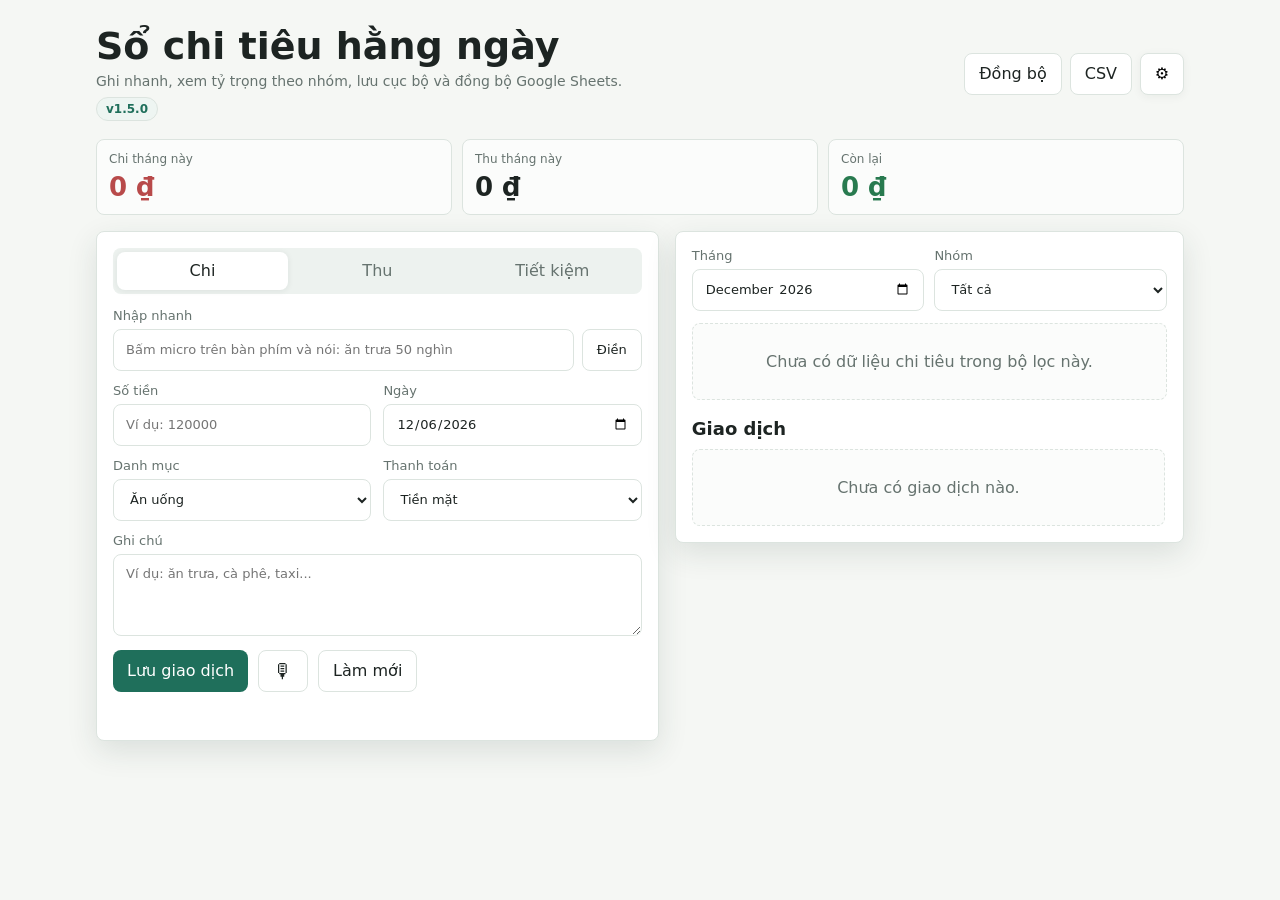
==== commit c9750315: "Update index.html" ====
--- a/index.html
+++ b/index.html
@@ -202,6 +202,19 @@
       gap: 12px;
     }
 
+    .quick-entry {
+      display: grid;
+      gap: 8px;
+      margin-bottom: 12px;
+    }
+
+    .quick-actions {
+      display: grid;
+      grid-template-columns: 1fr auto;
+      gap: 8px;
+      align-items: end;
+    }
+
     label {
       display: grid;
       gap: 6px;
@@ -494,6 +507,10 @@
         grid-template-columns: 1fr;
       }
 
+      .quick-actions {
+        grid-template-columns: 1fr;
+      }
+
       .form-actions {
         display: grid;
         grid-template-columns: 1fr 92px 92px;
@@ -604,6 +621,10 @@
 
     body.mobile-device .form-grid,
     body.mobile-device .filters {
+      grid-template-columns: 1fr;
+    }
+
+    body.mobile-device .quick-actions {
       grid-template-columns: 1fr;
     }
 
@@ -694,6 +715,14 @@
         <form id="entryForm">
           <input type="hidden" id="editId">
           <input type="hidden" id="type" value="expense">
+          <div class="quick-entry">
+            <label>Nhập nhanh
+              <div class="quick-actions">
+                <input id="quickText" autocomplete="off" placeholder="Bấm micro trên bàn phím và nói: ăn trưa 50 nghìn">
+                <button class="secondary" type="button" id="quickApplyBtn">Điền</button>
+              </div>
+            </label>
+          </div>
           <div class="form-grid">
             <label>Số tiền
               <input id="amount" inputmode="numeric" autocomplete="off" placeholder="Ví dụ: 120000" required>
@@ -761,7 +790,7 @@
   </dialog>
 
   <script>
-    const APP_VERSION = "v1.4.0";
+    const APP_VERSION = "v1.5.0";
     const STORAGE_KEY = "daily-expense-tracker-v1";
     const SETTINGS_KEY = "daily-expense-settings-v1";
     const categories = {
@@ -790,6 +819,8 @@
       category: document.querySelector("#category"),
       method: document.querySelector("#method"),
       note: document.querySelector("#note"),
+      quickText: document.querySelector("#quickText"),
+      quickApplyBtn: document.querySelector("#quickApplyBtn"),
       saveBtn: document.querySelector("#saveBtn"),
       voiceBtn: document.querySelector("#voiceBtn"),
       resetBtn: document.querySelector("#resetBtn"),
@@ -857,6 +888,13 @@
         saveEntry();
       });
 
+      el.quickApplyBtn.addEventListener("click", applyQuickText);
+      el.quickText.addEventListener("keydown", event => {
+        if (event.key === "Enter") {
+          event.preventDefault();
+          applyQuickText();
+        }
+      });
       el.voiceBtn.addEventListener("touchstart", startVoiceHold, { passive: false });
       el.voiceBtn.addEventListener("touchend", stopVoiceHold, { passive: false });
       el.voiceBtn.addEventListener("touchcancel", stopVoiceHold, { passive: false });
@@ -916,6 +954,17 @@
       showStatus("Đã lưu giao dịch.");
     }
 
+    function applyQuickText() {
+      const text = el.quickText.value.trim();
+      if (!text) {
+        showStatus("Nhập hoặc đọc một câu giao dịch trước, ví dụ: ăn trưa 50 nghìn.");
+        el.quickText.focus();
+        return;
+      }
+
+      applyVoiceTranscript(text);
+    }
+
     async function startVoiceHold(event) {
       event.preventDefault();
       if (event.type === "touchstart") state.lastTouchAt = Date.now();
@@ -1053,6 +1102,9 @@
       el.amount.value = formatPlain(parsed.amount);
       el.category.value = parsed.category;
       el.note.value = transcript;
+      if (el.quickText.value.trim() === transcript) {
+        el.quickText.value = "";
+      }
       showStatus(`Đã nhận: ${typeLabel(parsed.type)} ${money(parsed.amount)} - ${parsed.category}. Kiểm tra lại rồi bấm Lưu.`);
     }
 
@@ -1144,6 +1196,7 @@
     function resetForm() {
       el.entryForm.reset();
       el.editId.value = "";
+      el.quickText.value = "";
       el.type.value = state.activeType;
       el.date.valueAsDate = new Date();
       renderCategoryOptions();
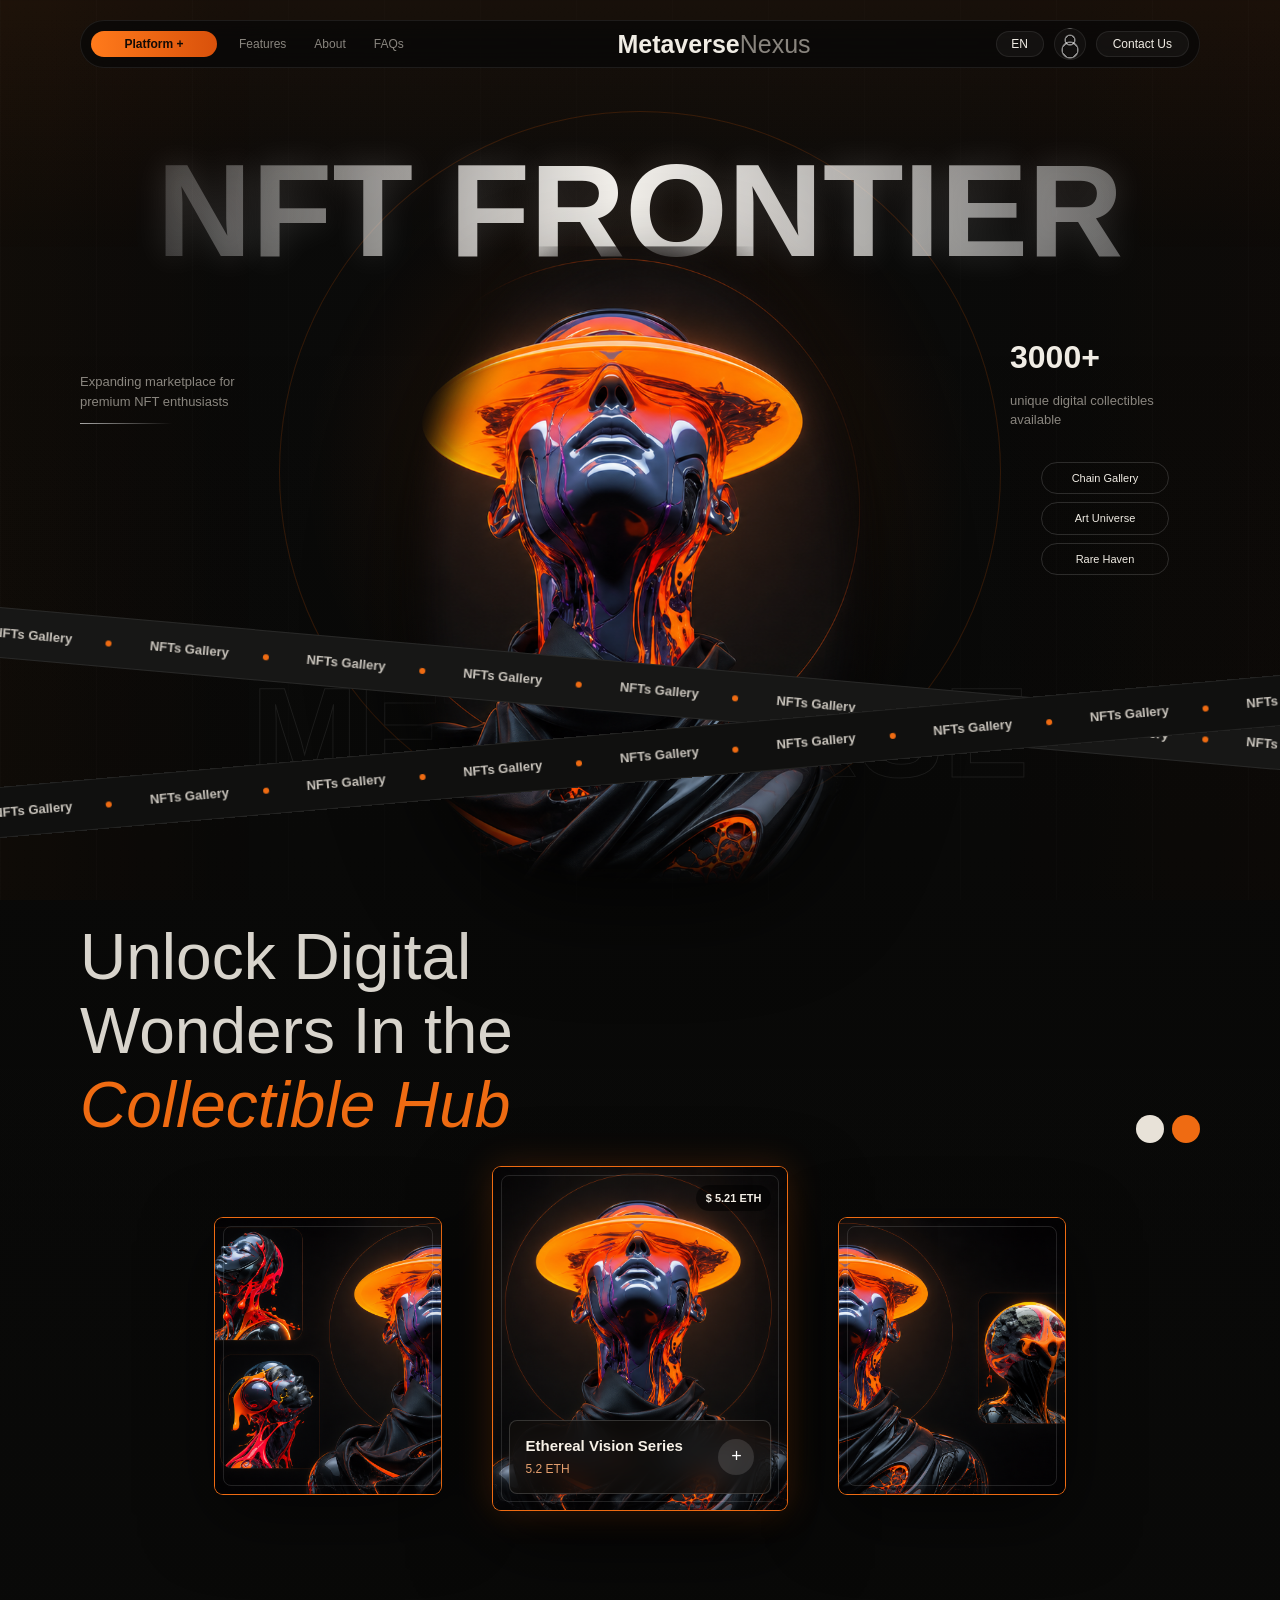
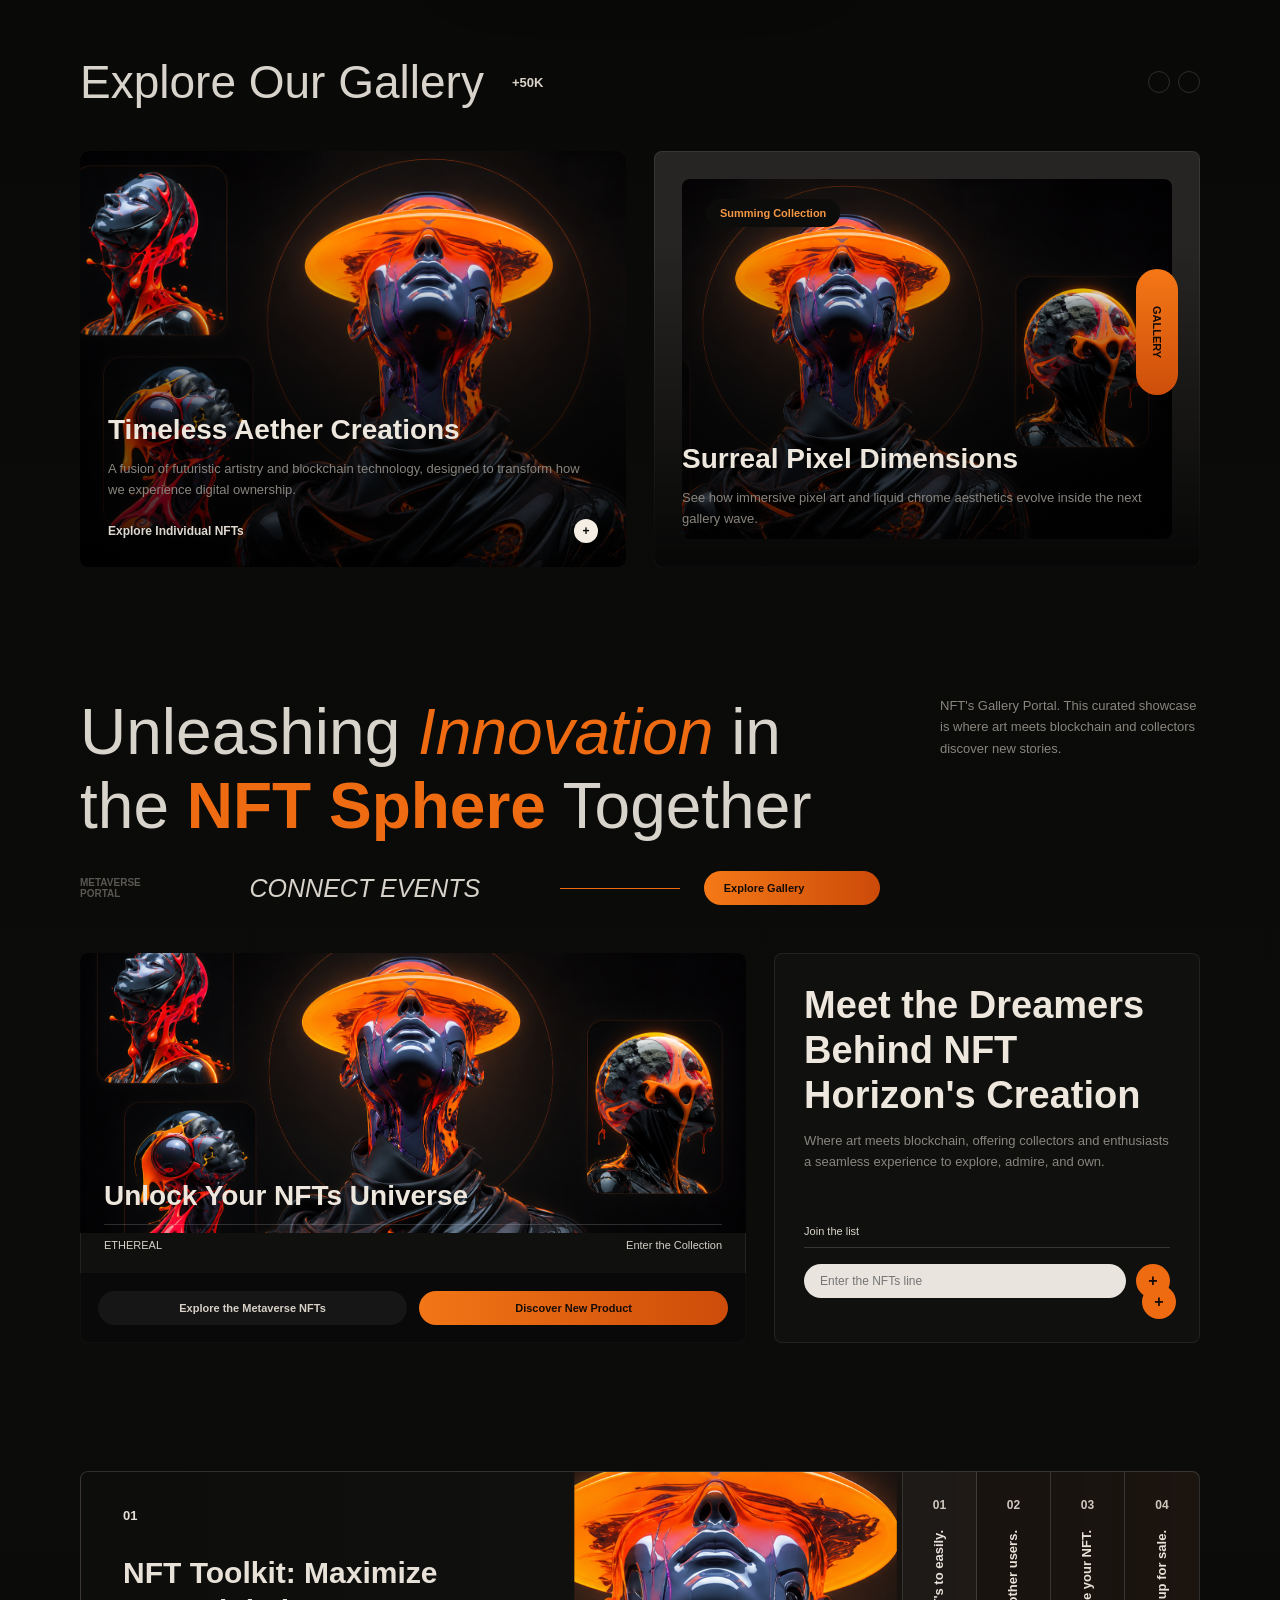
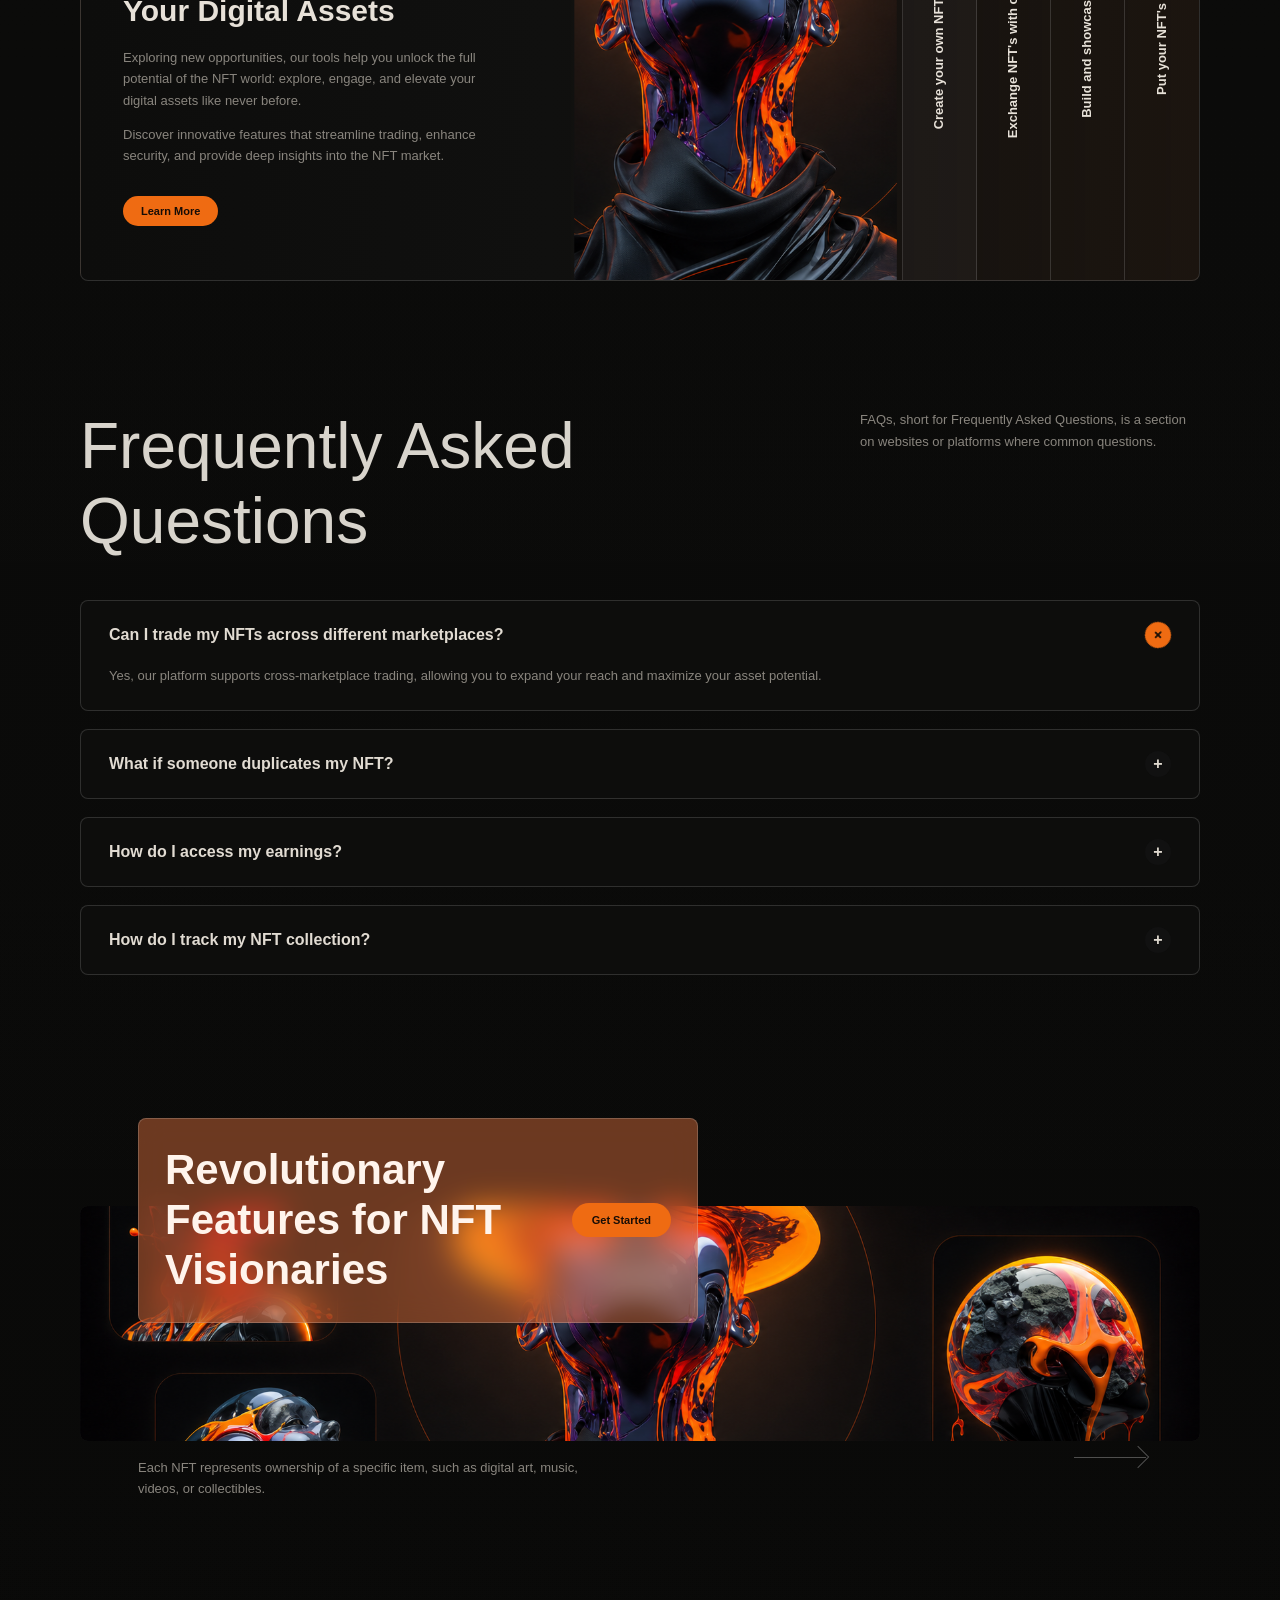
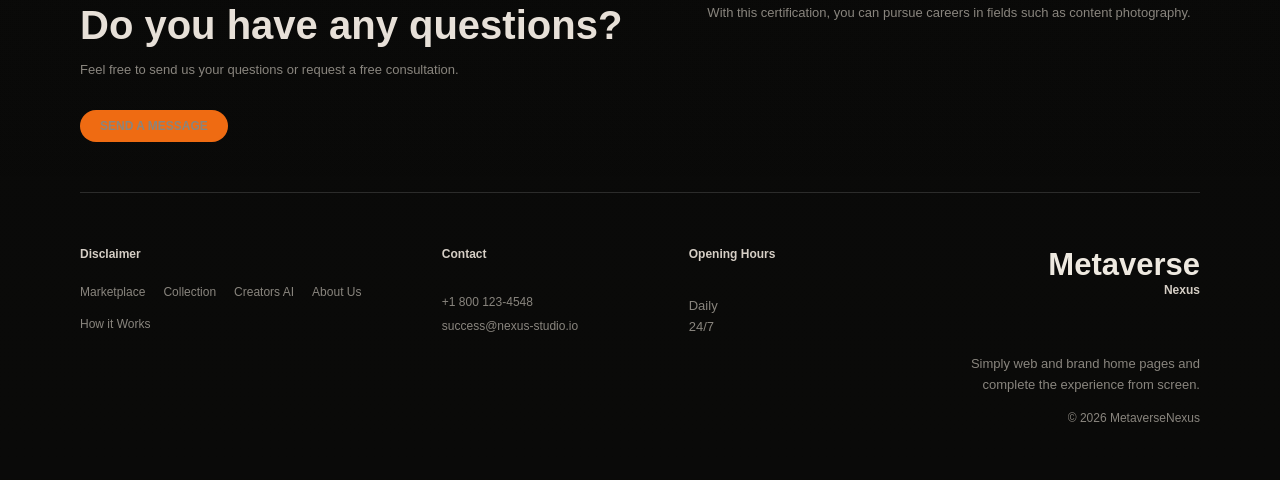
==== commit 044fd315: "Add files via upload" ====
--- a/index.html
+++ b/index.html
@@ -1,1464 +1,322 @@
 <!doctype html>
-<html lang="vi">
-<head>
-  <meta charset="utf-8">
-  <meta name="viewport" content="width=device-width, initial-scale=1, viewport-fit=cover">
-  <meta name="theme-color" content="#1f6f5b">
-  <title>Sổ chi tiêu hằng ngày</title>
-  <style>
-    :root {
-      --bg: #f5f7f4;
-      --panel: #ffffff;
-      --ink: #1d2422;
-      --muted: #66736f;
-      --line: #dce4df;
-      --brand: #1f6f5b;
-      --brand-2: #e8b84c;
-      --danger: #b84a4a;
-      --ok: #287a4f;
-      --shadow: 0 10px 30px rgba(31, 57, 49, 0.12);
-      color-scheme: light;
-      font-family: Inter, ui-sans-serif, system-ui, -apple-system, BlinkMacSystemFont, "Segoe UI", sans-serif;
-    }
-
-    * { box-sizing: border-box; }
-
-    body {
-      margin: 0;
-      background: var(--bg);
-      color: var(--ink);
-      min-height: 100vh;
-    }
-
-    button, input, select, textarea {
-      font: inherit;
-    }
-
-    button {
-      border: 0;
-      border-radius: 8px;
-      cursor: pointer;
-      min-height: 42px;
-    }
-
-    .app {
-      max-width: 1120px;
-      margin: 0 auto;
-      padding: 18px 16px 84px;
-    }
-
-    header {
-      display: grid;
-      grid-template-columns: 1fr auto;
-      gap: 14px;
-      align-items: center;
-      padding: 8px 0 18px;
-    }
-
-    h1 {
-      margin: 0;
-      font-size: clamp(24px, 4vw, 38px);
-      line-height: 1.08;
-      letter-spacing: 0;
-    }
-
-    .subhead {
-      margin: 6px 0 0;
-      color: var(--muted);
-      font-size: 14px;
-    }
-
-    .version-badge {
-      display: inline-flex;
-      align-items: center;
-      min-height: 24px;
-      margin-top: 8px;
-      padding: 2px 9px;
-      border: 1px solid var(--line);
-      border-radius: 999px;
-      background: #eef5f2;
-      color: var(--brand);
-      font-size: 12px;
-      font-weight: 700;
-      width: fit-content;
-    }
-
-    .header-actions {
-      display: flex;
-      gap: 8px;
-      flex-wrap: wrap;
-      justify-content: flex-end;
-    }
-
-    .icon-button, .primary, .secondary, .danger {
-      display: inline-flex;
-      align-items: center;
-      justify-content: center;
-      gap: 8px;
-      padding: 0 14px;
-      white-space: nowrap;
-    }
-
-    .icon-button {
-      width: 44px;
-      padding: 0;
-      background: var(--panel);
-      border: 1px solid var(--line);
-      box-shadow: 0 2px 10px rgba(20, 32, 29, 0.05);
-    }
-
-    .primary {
-      background: var(--brand);
-      color: #fff;
-    }
-
-    .secondary {
-      background: var(--panel);
-      color: var(--ink);
-      border: 1px solid var(--line);
-    }
-
-    .danger {
-      background: #fff2f2;
-      color: var(--danger);
-      border: 1px solid #f1cccc;
-    }
-
-    .grid {
-      display: grid;
-      grid-template-columns: minmax(0, 1.05fr) minmax(340px, 0.95fr);
-      gap: 16px;
-      align-items: start;
-    }
-
-    .panel, .transaction-card {
-      background: var(--panel);
-      border: 1px solid var(--line);
-      border-radius: 8px;
-      box-shadow: var(--shadow);
-    }
-
-    .panel {
-      padding: 16px;
-    }
-
-    .summary {
-      display: grid;
-      grid-template-columns: repeat(3, 1fr);
-      gap: 10px;
-      margin-bottom: 16px;
-    }
-
-    .metric {
-      background: #fbfcfb;
-      border: 1px solid var(--line);
-      border-radius: 8px;
-      padding: 12px;
-      min-width: 0;
-    }
-
-    .metric span {
-      display: block;
-      color: var(--muted);
-      font-size: 12px;
-      margin-bottom: 7px;
-    }
-
-    .metric strong {
-      display: block;
-      font-size: clamp(18px, 3vw, 26px);
-      line-height: 1.1;
-      overflow-wrap: anywhere;
-    }
-
-    .metric.expense strong { color: var(--danger); }
-    .metric.balance strong { color: var(--ok); }
-
-    .tabs {
-      display: grid;
-      grid-template-columns: repeat(3, 1fr);
-      background: #edf2ef;
-      padding: 4px;
-      border-radius: 8px;
-      gap: 4px;
-      margin-bottom: 14px;
-    }
-
-    .tabs button {
-      background: transparent;
-      color: var(--muted);
-      min-height: 38px;
-    }
-
-    .tabs button.active {
-      background: var(--panel);
-      color: var(--ink);
-      box-shadow: 0 1px 6px rgba(29, 36, 34, 0.08);
-    }
-
-    .form-grid {
-      display: grid;
-      grid-template-columns: 1fr 1fr;
-      gap: 12px;
-    }
-
-    .quick-entry {
-      display: grid;
-      gap: 8px;
-      margin-bottom: 12px;
-    }
-
-    .quick-actions {
-      display: grid;
-      grid-template-columns: 1fr auto;
-      gap: 8px;
-      align-items: end;
-    }
-
-    label {
-      display: grid;
-      gap: 6px;
-      color: var(--muted);
-      font-size: 13px;
-    }
-
-    input, select, textarea {
-      width: 100%;
-      border: 1px solid var(--line);
-      border-radius: 8px;
-      padding: 11px 12px;
-      background: #fff;
-      color: var(--ink);
-      min-height: 42px;
-    }
-
-    textarea {
-      min-height: 82px;
-      resize: vertical;
-    }
-
-    .full {
-      grid-column: 1 / -1;
-    }
-
-    .form-actions {
-      display: flex;
-      gap: 10px;
-      margin-top: 14px;
-      flex-wrap: wrap;
-    }
-
-    .filters {
-      display: grid;
-      grid-template-columns: 1fr 1fr;
-      gap: 10px;
-      margin-bottom: 12px;
-    }
-
-    .transaction-list {
-      display: grid;
-      gap: 10px;
-      max-height: 66vh;
-      overflow: auto;
-      padding-right: 2px;
-    }
-
-    .transaction-card {
-      padding: 12px;
-      box-shadow: 0 4px 14px rgba(31, 57, 49, 0.08);
-    }
-
-    .transaction-row {
-      display: grid;
-      grid-template-columns: 1fr auto;
-      gap: 10px;
-      align-items: start;
-    }
-
-    .transaction-title {
-      display: flex;
-      gap: 8px;
-      align-items: center;
-      min-width: 0;
-      flex-wrap: wrap;
-    }
-
-    .pill {
-      display: inline-flex;
-      align-items: center;
-      min-height: 24px;
-      border-radius: 999px;
-      padding: 2px 9px;
-      background: #eef5f2;
-      color: var(--brand);
-      font-size: 12px;
-    }
-
-    .amount {
-      font-weight: 800;
-      color: var(--danger);
-      white-space: nowrap;
-    }
-
-    .amount.income {
-      color: var(--ok);
-    }
-
-    .meta {
-      color: var(--muted);
-      font-size: 12px;
-      margin-top: 7px;
-      display: flex;
-      gap: 10px;
-      flex-wrap: wrap;
-    }
-
-    .note {
-      color: #3d4845;
-      font-size: 13px;
-      margin-top: 8px;
-      line-height: 1.45;
-    }
-
-    .card-actions {
-      display: flex;
-      justify-content: flex-end;
-      gap: 8px;
-      margin-top: 10px;
-    }
-
-    .mini {
-      min-height: 34px;
-      padding: 0 10px;
-      font-size: 13px;
-    }
-
-    .chart {
-      display: grid;
-      gap: 9px;
-      margin-top: 12px;
-    }
-
-    .bar-row {
-      display: grid;
-      grid-template-columns: 112px 1fr 96px;
-      gap: 8px;
-      align-items: center;
-      font-size: 13px;
-    }
-
-    .bar-label {
-      color: var(--muted);
-      overflow: hidden;
-      text-overflow: ellipsis;
-      white-space: nowrap;
-    }
-
-    .bar-track {
-      height: 10px;
-      background: #edf2ef;
-      border-radius: 999px;
-      overflow: hidden;
-    }
-
-    .bar-fill {
-      height: 100%;
-      background: var(--brand-2);
-      width: 0;
-    }
-
-    .bar-value {
-      text-align: right;
-      font-variant-numeric: tabular-nums;
-      font-size: 12px;
-    }
-
-    dialog {
-      border: 1px solid var(--line);
-      border-radius: 8px;
-      max-width: 620px;
-      width: calc(100% - 28px);
-      padding: 0;
-      box-shadow: var(--shadow);
-    }
-
-    dialog::backdrop {
-      background: rgba(23, 32, 29, 0.42);
-    }
-
-    .dialog-body {
-      padding: 16px;
-    }
-
-    .dialog-head {
-      display: flex;
-      justify-content: space-between;
-      gap: 12px;
-      align-items: center;
-      border-bottom: 1px solid var(--line);
-      padding: 12px 16px;
-    }
-
-    .dialog-head h2 {
-      font-size: 18px;
-      margin: 0;
-    }
-
-    .status {
-      margin-top: 12px;
-      font-size: 13px;
-      color: var(--muted);
-      min-height: 20px;
-      line-height: 1.45;
-    }
-
-    #voiceBtn {
-      touch-action: none;
-      user-select: none;
-      -webkit-user-select: none;
-      -webkit-touch-callout: none;
-    }
-
-    .voice-button {
-      font-size: 20px;
-      line-height: 1;
-    }
-
-    .empty {
-      text-align: center;
-      color: var(--muted);
-      padding: 28px 8px;
-      border: 1px dashed var(--line);
-      border-radius: 8px;
-      background: #fbfcfb;
-    }
-
-    @media (max-width: 820px) {
-      .app {
-        padding: 10px 10px 88px;
-      }
-
-      header, .grid {
-        grid-template-columns: 1fr;
-      }
-
-      header {
-        gap: 10px;
-        padding-bottom: 10px;
-      }
-
-      h1 {
-        font-size: 24px;
-      }
-
-      .subhead {
-        display: none;
-      }
-
-      .version-badge {
-        margin-top: 6px;
-      }
-
-      .header-actions {
-        display: grid;
-        grid-template-columns: 1fr 1fr auto;
-        justify-content: stretch;
-      }
-
-      .header-actions .secondary {
-        padding: 0 10px;
-      }
-
-      .summary {
-        display: grid;
-        grid-template-columns: repeat(3, minmax(132px, 1fr));
-        gap: 8px;
-        overflow-x: auto;
-        margin: 2px -10px 12px;
-        padding: 0 10px 4px;
-        scroll-snap-type: x mandatory;
-      }
-
-      .metric {
-        padding: 10px;
-        scroll-snap-align: start;
-      }
-
-      .metric strong {
-        font-size: 18px;
-      }
-
-      .panel {
-        padding: 12px;
-        box-shadow: 0 4px 18px rgba(31, 57, 49, 0.08);
-      }
-
-      .tabs {
-        position: sticky;
-        top: 0;
-        z-index: 3;
-      }
-
-      input, select, textarea {
-        font-size: 16px;
-      }
-
-      .form-grid, .filters {
-        grid-template-columns: 1fr;
-      }
-
-      .quick-actions {
-        grid-template-columns: 1fr;
-      }
-
-      .form-actions {
-        display: grid;
-        grid-template-columns: 1fr 92px 92px;
-        gap: 8px;
-      }
-
-      .form-actions button {
-        padding: 0 8px;
-      }
-
-      .transaction-list {
-        max-height: none;
-      }
-
-      .transaction-card {
-        padding: 10px;
-      }
-
-      .transaction-row {
-        grid-template-columns: 1fr;
-        gap: 6px;
-      }
-
-      .amount {
-        justify-self: start;
-        font-size: 18px;
-      }
-
-      .card-actions {
-        display: grid;
-        grid-template-columns: 1fr 1fr;
-      }
-
-      .bar-row {
-        grid-template-columns: 92px 1fr;
-      }
-
-      .bar-value {
-        grid-column: 2;
-        text-align: left;
-      }
-    }
-
-    @media (max-width: 380px) {
-      .header-actions {
-        grid-template-columns: 1fr 1fr 42px;
-      }
-
-      .form-actions {
-        grid-template-columns: 1fr;
-      }
-    }
-
-    body.mobile-device .app {
-      max-width: none;
-      padding: 10px 10px 88px;
-    }
-
-    body.mobile-device header,
-    body.mobile-device .grid {
-      grid-template-columns: 1fr;
-    }
-
-    body.mobile-device header {
-      gap: 10px;
-      padding-bottom: 10px;
-    }
-
-    body.mobile-device h1 {
-      font-size: 24px;
-    }
-
-    body.mobile-device .subhead {
-      display: none;
-    }
-
-    body.mobile-device .version-badge {
-      margin-top: 6px;
-    }
-
-    body.mobile-device .header-actions {
-      display: grid;
-      grid-template-columns: 1fr 1fr auto;
-      justify-content: stretch;
-    }
-
-    body.mobile-device .summary {
-      display: grid;
-      grid-template-columns: repeat(3, minmax(132px, 1fr));
-      gap: 8px;
-      overflow-x: auto;
-      margin: 2px -10px 12px;
-      padding: 0 10px 4px;
-    }
-
-    body.mobile-device .metric {
-      padding: 10px;
-    }
-
-    body.mobile-device .metric strong {
-      font-size: 18px;
-    }
-
-    body.mobile-device .panel {
-      padding: 12px;
-      box-shadow: 0 4px 18px rgba(31, 57, 49, 0.08);
-    }
-
-    body.mobile-device .form-grid,
-    body.mobile-device .filters {
-      grid-template-columns: 1fr;
-    }
-
-    body.mobile-device .quick-actions {
-      grid-template-columns: 1fr;
-    }
-
-    body.mobile-device input,
-    body.mobile-device select,
-    body.mobile-device textarea {
-      font-size: 16px;
-    }
-
-    body.mobile-device .form-actions {
-      display: grid;
-      grid-template-columns: 1fr 92px 92px;
-      gap: 8px;
-    }
-
-    body.mobile-device .transaction-list {
-      max-height: none;
-    }
-
-    body.mobile-device .transaction-row {
-      grid-template-columns: 1fr;
-      gap: 6px;
-    }
-
-    body.mobile-device .amount {
-      justify-self: start;
-      font-size: 18px;
-    }
-
-    body.mobile-device .card-actions {
-      display: grid;
-      grid-template-columns: 1fr 1fr;
-    }
-
-    body.mobile-device .bar-row {
-      grid-template-columns: 92px 1fr;
-    }
-
-    body.mobile-device .bar-value {
-      grid-column: 2;
-      text-align: left;
-    }
-
-    body.mobile-device.compact-phone .header-actions,
-    body.mobile-device.compact-phone .form-actions {
-      grid-template-columns: 1fr;
-    }
-  </style>
-</head>
-<body>
-  <main class="app">
-    <header>
-      <div>
-        <h1>Sổ chi tiêu hằng ngày</h1>
-        <p class="subhead">Ghi nhanh, xem tỷ trọng theo nhóm, lưu cục bộ và đồng bộ Google Sheets.</p>
-        <span class="version-badge" id="versionBadge"></span>
-      </div>
-      <div class="header-actions">
-        <button class="secondary" id="syncBtn" type="button">Đồng bộ</button>
-        <button class="secondary" id="exportBtn" type="button">CSV</button>
-        <button class="icon-button" id="settingsBtn" type="button" aria-label="Cài đặt" title="Cài đặt">⚙</button>
-      </div>
-    </header>
-
-    <section class="summary" aria-label="Tổng quan">
-      <div class="metric expense">
-        <span>Chi tháng này</span>
-        <strong id="monthExpense">0 đ</strong>
-      </div>
-      <div class="metric">
-        <span>Thu tháng này</span>
-        <strong id="monthIncome">0 đ</strong>
-      </div>
-      <div class="metric balance">
-        <span>Còn lại</span>
-        <strong id="monthBalance">0 đ</strong>
-      </div>
-    </section>
-
-    <div class="grid">
-      <section class="panel" aria-label="Nhập giao dịch">
-        <div class="tabs" role="tablist">
-          <button type="button" class="active" data-type="expense">Chi</button>
-          <button type="button" data-type="income">Thu</button>
-          <button type="button" data-type="saving">Tiết kiệm</button>
+<html lang="en">
+  <head>
+    <meta charset="utf-8" />
+    <meta name="viewport" content="width=device-width, initial-scale=1" />
+    <title>MetaverseNexus - NFT Frontier</title>
+    <meta
+      name="description"
+      content="A premium NFT gallery landing page inspired by the MetaverseNexus design."
+    />
+    <link rel="stylesheet" href="./styles.css" />
+  </head>
+  <body>
+    <div class="page-shell">
+      <header class="topbar" aria-label="Main navigation">
+        <a class="brand-pill" href="#home">Platform +</a>
+        <nav class="main-nav" aria-label="Primary">
+          <a href="#features">Features</a>
+          <a href="#about">About</a>
+          <a href="#faq">FAQs</a>
+        </nav>
+        <a class="wordmark" href="#home">Metaverse<span>Nexus</span></a>
+        <div class="top-actions">
+          <button class="tiny-select" type="button">EN</button>
+          <button class="account-button" type="button" aria-label="Open account"></button>
+          <a class="contact-chip" href="#contact">Contact Us</a>
         </div>
-
-        <form id="entryForm">
-          <input type="hidden" id="editId">
-          <input type="hidden" id="type" value="expense">
-          <div class="quick-entry">
-            <label>Nhập nhanh
-              <div class="quick-actions">
-                <input id="quickText" autocomplete="off" placeholder="Bấm micro trên bàn phím và nói: ăn trưa 50 nghìn">
-                <button class="secondary" type="button" id="quickApplyBtn">Điền</button>
-              </div>
-            </label>
-          </div>
-          <div class="form-grid">
-            <label>Số tiền
-              <input id="amount" inputmode="numeric" autocomplete="off" placeholder="Ví dụ: 120000" required>
-            </label>
-            <label>Ngày
-              <input id="date" type="date" required>
-            </label>
-            <label>Danh mục
-              <select id="category"></select>
-            </label>
-            <label>Thanh toán
-              <select id="method">
-                <option>Tiền mặt</option>
-                <option>Chuyển khoản</option>
-                <option>Thẻ tín dụng</option>
-                <option>Ví điện tử</option>
-              </select>
-            </label>
-            <label class="full">Ghi chú
-              <textarea id="note" placeholder="Ví dụ: ăn trưa, cà phê, taxi..."></textarea>
-            </label>
-          </div>
-          <div class="form-actions">
-            <button class="primary" type="submit" id="saveBtn">Lưu giao dịch</button>
-            <button class="secondary voice-button" type="button" id="voiceBtn" aria-label="Giữ để nói" title="Giữ để nói">🎙</button>
-            <button class="secondary" type="button" id="resetBtn">Làm mới</button>
-          </div>
-          <div class="status" id="status"></div>
-        </form>
-      </section>
-
-      <section class="panel" aria-label="Danh sách giao dịch">
-        <div class="filters">
-          <label>Tháng
-            <input id="monthFilter" type="month">
-          </label>
-          <label>Nhóm
-            <select id="categoryFilter">
-              <option value="">Tất cả</option>
-            </select>
-          </label>
+      </header>
+
+      <main id="home">
+        <section class="hero-section" aria-labelledby="hero-title">
+          <div class="hero-copy hero-copy-left">
+            <p>Expanding marketplace for premium NFT enthusiasts</p>
+          </div>
+          <div class="hero-copy hero-copy-right">
+            <strong>3000+</strong>
+            <span>unique digital collectibles available</span>
+            <div class="hero-tags" aria-label="Gallery categories">
+              <a href="#gallery">Chain Gallery</a>
+              <a href="#gallery">Art Universe</a>
+              <a href="#gallery">Rare Haven</a>
+            </div>
+          </div>
+
+          <div class="hero-art" aria-hidden="true">
+            <img src="./assets/hero-character.png" alt="" />
+          </div>
+          <div class="hero-title-wrap">
+            <h1 id="hero-title">NFT FRONTIER</h1>
+            <span class="outline-title">METAVERSE</span>
+          </div>
+
+          <div class="ticker ticker-a" aria-hidden="true">
+            <div class="ticker-track">
+              <div class="ticker-group">
+                <span>NFTs Gallery</span><span>NFTs Gallery</span><span>NFTs Gallery</span>
+                <span>NFTs Gallery</span><span>NFTs Gallery</span><span>NFTs Gallery</span>
+                <span>NFTs Gallery</span><span>NFTs Gallery</span><span>NFTs Gallery</span>
+              </div>
+              <div class="ticker-group">
+                <span>NFTs Gallery</span><span>NFTs Gallery</span><span>NFTs Gallery</span>
+                <span>NFTs Gallery</span><span>NFTs Gallery</span><span>NFTs Gallery</span>
+                <span>NFTs Gallery</span><span>NFTs Gallery</span><span>NFTs Gallery</span>
+              </div>
+            </div>
+          </div>
+          <div class="ticker ticker-b" aria-hidden="true">
+            <div class="ticker-track reverse">
+              <div class="ticker-group">
+                <span>NFTs Gallery</span><span>NFTs Gallery</span><span>NFTs Gallery</span>
+                <span>NFTs Gallery</span><span>NFTs Gallery</span><span>NFTs Gallery</span>
+                <span>NFTs Gallery</span><span>NFTs Gallery</span><span>NFTs Gallery</span>
+              </div>
+              <div class="ticker-group">
+                <span>NFTs Gallery</span><span>NFTs Gallery</span><span>NFTs Gallery</span>
+                <span>NFTs Gallery</span><span>NFTs Gallery</span><span>NFTs Gallery</span>
+                <span>NFTs Gallery</span><span>NFTs Gallery</span><span>NFTs Gallery</span>
+              </div>
+            </div>
+          </div>
+        </section>
+
+        <section class="section collectible-section" id="features" aria-labelledby="collectible-title">
+          <div class="section-heading split-heading">
+            <h2 id="collectible-title">Unlock Digital Wonders In the <em>Collectible Hub</em></h2>
+            <div class="dot-pager" aria-label="Slide controls">
+              <button type="button" aria-label="Previous featured collectible"></button>
+              <button class="active" type="button" aria-label="Next featured collectible"></button>
+            </div>
+          </div>
+
+          <div class="collectible-grid">
+            <article class="portrait-card small-card">
+              <img src="./assets/nft-frontier-art.png" alt="Glossy red android NFT portrait" />
+            </article>
+            <article class="portrait-card feature-card">
+              <span class="price">$ 5.21 ETH</span>
+              <img src="./assets/nft-frontier-art.png" alt="Ethereal Vision Series NFT artwork" />
+              <div class="card-glass">
+                <strong>Ethereal Vision Series</strong>
+                <span>5.2 ETH</span>
+                <button type="button" aria-label="View Ethereal Vision Series">+</button>
+              </div>
+            </article>
+            <article class="portrait-card small-card right-crop">
+              <img src="./assets/nft-frontier-art.png" alt="Molten chrome profile NFT portrait" />
+            </article>
+          </div>
+        </section>
+
+        <section class="section gallery-section" id="gallery" aria-labelledby="gallery-title">
+          <div class="section-heading gallery-heading">
+            <h2 id="gallery-title">Explore Our Gallery</h2>
+            <span>+50K</span>
+            <div class="micro-arrows" aria-hidden="true">
+              <span></span><span></span>
+            </div>
+          </div>
+
+          <div class="gallery-grid">
+            <article class="gallery-card gallery-card-wide">
+              <img src="./assets/nft-frontier-art.png" alt="Timeless Aether Creations artwork" />
+              <div class="gallery-card-copy">
+                <h3>Timeless Aether Creations</h3>
+                <p>A fusion of futuristic artistry and blockchain technology, designed to transform how we experience digital ownership.</p>
+                <a href="#feature-panel">Explore Individual NFTs</a>
+              </div>
+            </article>
+            <article class="gallery-card gallery-card-solid">
+              <span class="tag">Summing Collection</span>
+              <img src="./assets/nft-frontier-art.png" alt="Surreal Pixel Dimensions artwork" />
+              <div class="gallery-card-copy">
+                <h3>Surreal Pixel Dimensions</h3>
+                <p>See how immersive pixel art and liquid chrome aesthetics evolve inside the next gallery wave.</p>
+              </div>
+              <button type="button">Gallery</button>
+            </article>
+          </div>
+        </section>
+
+        <section class="section innovation-section" id="about" aria-labelledby="innovation-title">
+          <div class="innovation-top">
+            <div>
+              <h2 id="innovation-title">Unleashing <em>Innovation</em> in the <strong>NFT Sphere</strong> Together</h2>
+              <div class="connect-line">
+                <span>Metaverse Portal</span>
+                <b>Connect Events</b>
+                <i aria-hidden="true"></i>
+                <a href="#gallery">Explore Gallery</a>
+              </div>
+            </div>
+            <p>
+              NFT's Gallery Portal. This curated showcase is where art meets blockchain and collectors discover new stories.
+            </p>
+          </div>
+
+          <div class="innovation-grid">
+            <article class="event-card">
+              <img src="./assets/nft-frontier-art.png" alt="Metaverse event artwork" />
+              <div class="event-overlay">
+                <h3>Unlock Your NFTs Universe</h3>
+                <div>
+                  <span>ETHEREAL</span>
+                  <a href="#toolkit">Enter the Collection</a>
+                </div>
+              </div>
+              <div class="event-actions">
+                <a href="#toolkit">Explore the Metaverse NFTs</a>
+                <a href="#contact">Discover New Product</a>
+              </div>
+            </article>
+
+            <article class="dream-card">
+              <h3>Meet the Dreamers Behind NFT Horizon's Creation</h3>
+              <p>
+                Where art meets blockchain, offering collectors and enthusiasts a seamless experience to explore, admire, and own.
+              </p>
+              <label for="email-input">Join the list</label>
+              <div class="email-row">
+                <input id="email-input" type="email" placeholder="Enter the NFTs line" />
+                <button type="button" aria-label="Submit email">+</button>
+              </div>
+              <a href="#contact">Discover Events</a>
+            </article>
+          </div>
+        </section>
+
+        <section class="section toolkit-section" id="toolkit" aria-labelledby="toolkit-title">
+          <div class="toolkit-panel" id="feature-panel">
+            <div class="toolkit-content" data-panel="0">
+              <span>01</span>
+              <h2 id="toolkit-title">NFT Toolkit: Maximize Your Digital Assets</h2>
+              <p>
+                Exploring new opportunities, our tools help you unlock the full potential of the NFT world: explore, engage, and elevate your digital assets like never before.
+              </p>
+              <p>
+                Discover innovative features that streamline trading, enhance security, and provide deep insights into the NFT market.
+              </p>
+              <a href="#contact">Learn More</a>
+            </div>
+            <div class="toolkit-art" aria-hidden="true">
+              <img src="./assets/nft-frontier-art.png" alt="" />
+            </div>
+            <div class="toolkit-tabs" role="tablist" aria-label="NFT toolkit features">
+              <button class="active" type="button" role="tab" aria-selected="true" data-tab="0">
+                <span>01</span><b>Create your own NFT's to easily.</b>
+              </button>
+              <button type="button" role="tab" aria-selected="false" data-tab="1">
+                <span>02</span><b>Exchange NFT's with other users.</b>
+              </button>
+              <button type="button" role="tab" aria-selected="false" data-tab="2">
+                <span>03</span><b>Build and showcase your NFT.</b>
+              </button>
+              <button type="button" role="tab" aria-selected="false" data-tab="3">
+                <span>04</span><b>Put your NFT's up for sale.</b>
+              </button>
+            </div>
+          </div>
+        </section>
+
+        <section class="section faq-section" id="faq" aria-labelledby="faq-title">
+          <div class="section-heading faq-heading">
+            <h2 id="faq-title">Frequently Asked Questions</h2>
+            <p>
+              FAQs, short for Frequently Asked Questions, is a section on websites or platforms where common questions.
+            </p>
+          </div>
+
+          <div class="faq-list">
+            <article class="faq-item open">
+              <button type="button" aria-expanded="true">
+                <span>Can I trade my NFTs across different marketplaces?</span>
+                <b aria-hidden="true">+</b>
+              </button>
+              <p>
+                Yes, our platform supports cross-marketplace trading, allowing you to expand your reach and maximize your asset potential.
+              </p>
+            </article>
+            <article class="faq-item">
+              <button type="button" aria-expanded="false">
+                <span>What if someone duplicates my NFT?</span>
+                <b aria-hidden="true">+</b>
+              </button>
+              <p>
+                Verification tools and provenance records help expose duplicates, so buyers can trace the authenticated edition and creator history.
+              </p>
+            </article>
+            <article class="faq-item">
+              <button type="button" aria-expanded="false">
+                <span>How do I access my earnings?</span>
+                <b aria-hidden="true">+</b>
+              </button>
+              <p>
+                Earnings are tracked in your dashboard and can be withdrawn to a supported wallet once settlement is complete.
+              </p>
+            </article>
+            <article class="faq-item">
+              <button type="button" aria-expanded="false">
+                <span>How do I track my NFT collection?</span>
+                <b aria-hidden="true">+</b>
+              </button>
+              <p>
+                Collection analytics combine ownership, floor movement, rarity, and activity signals in one readable portal.
+              </p>
+            </article>
+          </div>
+        </section>
+
+        <section class="feature-banner section" aria-label="NFT visionary features">
+          <img src="./assets/nft-frontier-art.png" alt="Abstract molten NFT landscape" />
+          <div class="banner-glass">
+            <h2>Revolutionary Features for NFT Visionaries</h2>
+            <a href="#contact">Get Started</a>
+          </div>
+          <p>Each NFT represents ownership of a specific item, such as digital art, music, videos, or collectibles.</p>
+          <a class="banner-arrow" href="#contact" aria-label="Go to contact"></a>
+        </section>
+      </main>
+
+      <footer class="footer" id="contact">
+        <div class="footer-cta">
+          <div>
+            <h2>Do you have any questions?</h2>
+            <p>Feel free to send us your questions or request a free consultation.</p>
+            <a href="mailto:contact@metaverse-nexus.studio">Send a Message</a>
+          </div>
+          <p>
+            With this certification, you can pursue careers in fields such as content photography.
+          </p>
         </div>
-        <div class="chart" id="chart"></div>
-        <h2 style="font-size:18px;margin:18px 0 10px;">Giao dịch</h2>
-        <div class="transaction-list" id="transactionList"></div>
-      </section>
+        <div class="footer-grid">
+          <div>
+            <span>Disclaimer</span>
+            <nav aria-label="Footer">
+              <a href="#gallery">Marketplace</a>
+              <a href="#features">Collection</a>
+              <a href="#contact">Creators AI</a>
+              <a href="#about">About Us</a>
+              <a href="#features">How it Works</a>
+            </nav>
+          </div>
+          <div class="footer-contact">
+            <span>Contact</span>
+            <a href="tel:+18001234548">+1 800 123-4548</a>
+            <a href="mailto:success@nexus-studio.io">success@nexus-studio.io</a>
+          </div>
+          <div class="footer-contact">
+            <span>Opening Hours</span>
+            <p>Daily<br />24/7</p>
+          </div>
+          <div class="footer-brand">
+            <a class="wordmark" href="#home">Metaverse<span>Nexus</span></a>
+            <p>Simply web and brand home pages and complete the experience from screen.</p>
+            <small>© 2026 MetaverseNexus</small>
+          </div>
+        </div>
+      </footer>
     </div>
-  </main>
-
-  <dialog id="settingsDialog">
-    <div class="dialog-head">
-      <h2>Cài đặt Google Sheets</h2>
-      <button class="icon-button" id="closeSettings" type="button" aria-label="Đóng" title="Đóng">×</button>
-    </div>
-    <div class="dialog-body">
-      <label>Google Apps Script Web App URL
-        <input id="scriptUrl" placeholder="https://script.google.com/macros/s/.../exec">
-      </label>
-      <div class="form-actions">
-        <button class="primary" id="saveSettings" type="button">Lưu cài đặt</button>
-        <button class="secondary" id="testSync" type="button">Thử đồng bộ</button>
-      </div>
-      <p class="status">Nếu app được mở từ Google Apps Script, bạn không cần nhập URL. Nếu mở file HTML bên ngoài, hãy nhập Web App URL để đồng bộ.</p>
-    </div>
-  </dialog>
-
-  <script>
-    const APP_VERSION = "v1.5.0";
-    const STORAGE_KEY = "daily-expense-tracker-v1";
-    const SETTINGS_KEY = "daily-expense-settings-v1";
-    const categories = {
-      expense: ["Ăn uống", "Đi lại", "Nhà cửa", "Hóa đơn", "Mua sắm", "Sức khỏe", "Giải trí", "Gia đình", "Học tập", "Khác"],
-      income: ["Lương", "Thưởng", "Kinh doanh", "Đầu tư", "Quà tặng", "Khác"],
-      saving: ["Quỹ khẩn cấp", "Đầu tư", "Mục tiêu lớn", "Trả nợ", "Khác"]
-    };
-
-    const state = {
-      entries: loadEntries(),
-      settings: loadSettings(),
-      activeType: "expense",
-      voiceRecognition: null,
-      voiceStarting: false,
-      voiceShouldStop: false,
-      voiceGotResult: false,
-      lastTouchAt: 0
-    };
-
-    const el = {
-      entryForm: document.querySelector("#entryForm"),
-      editId: document.querySelector("#editId"),
-      type: document.querySelector("#type"),
-      amount: document.querySelector("#amount"),
-      date: document.querySelector("#date"),
-      category: document.querySelector("#category"),
-      method: document.querySelector("#method"),
-      note: document.querySelector("#note"),
-      quickText: document.querySelector("#quickText"),
-      quickApplyBtn: document.querySelector("#quickApplyBtn"),
-      saveBtn: document.querySelector("#saveBtn"),
-      voiceBtn: document.querySelector("#voiceBtn"),
-      resetBtn: document.querySelector("#resetBtn"),
-      status: document.querySelector("#status"),
-      versionBadge: document.querySelector("#versionBadge"),
-      monthFilter: document.querySelector("#monthFilter"),
-      categoryFilter: document.querySelector("#categoryFilter"),
-      transactionList: document.querySelector("#transactionList"),
-      chart: document.querySelector("#chart"),
-      monthExpense: document.querySelector("#monthExpense"),
-      monthIncome: document.querySelector("#monthIncome"),
-      monthBalance: document.querySelector("#monthBalance"),
-      settingsDialog: document.querySelector("#settingsDialog"),
-      settingsBtn: document.querySelector("#settingsBtn"),
-      closeSettings: document.querySelector("#closeSettings"),
-      scriptUrl: document.querySelector("#scriptUrl"),
-      saveSettings: document.querySelector("#saveSettings"),
-      testSync: document.querySelector("#testSync"),
-      syncBtn: document.querySelector("#syncBtn"),
-      exportBtn: document.querySelector("#exportBtn")
-    };
-
-    applyDeviceClass();
-    init();
-
-    function applyDeviceClass() {
-      const isMobile = /Android|iPhone|iPad|iPod|Mobile/i.test(navigator.userAgent) || screen.width <= 700;
-      if (!isMobile) return;
-
-      document.body.classList.add("mobile-device");
-      if (screen.width <= 390) {
-        document.body.classList.add("compact-phone");
-      }
-    }
-
-    function init() {
-      document.title = `Sổ chi tiêu hằng ngày ${APP_VERSION}`;
-      el.versionBadge.textContent = APP_VERSION;
-      const today = new Date();
-      el.date.valueAsDate = today;
-      el.monthFilter.value = today.toISOString().slice(0, 7);
-      el.scriptUrl.value = state.settings.scriptUrl || "";
-      if (isAppsScriptHost()) {
-        el.settingsBtn.style.display = "none";
-      }
-      renderCategoryOptions();
-      renderCategoryFilter();
-      bindEvents();
-      render();
-    }
-
-    function bindEvents() {
-      document.querySelectorAll(".tabs button").forEach(button => {
-        button.addEventListener("click", () => {
-          document.querySelectorAll(".tabs button").forEach(item => item.classList.remove("active"));
-          button.classList.add("active");
-          state.activeType = button.dataset.type;
-          el.type.value = state.activeType;
-          renderCategoryOptions();
-        });
-      });
-
-      el.entryForm.addEventListener("submit", event => {
-        event.preventDefault();
-        saveEntry();
-      });
-
-      el.quickApplyBtn.addEventListener("click", applyQuickText);
-      el.quickText.addEventListener("keydown", event => {
-        if (event.key === "Enter") {
-          event.preventDefault();
-          applyQuickText();
-        }
-      });
-      el.voiceBtn.addEventListener("touchstart", startVoiceHold, { passive: false });
-      el.voiceBtn.addEventListener("touchend", stopVoiceHold, { passive: false });
-      el.voiceBtn.addEventListener("touchcancel", stopVoiceHold, { passive: false });
-      el.voiceBtn.addEventListener("pointerdown", startVoiceHold);
-      el.voiceBtn.addEventListener("pointerup", stopVoiceHold);
-      el.voiceBtn.addEventListener("pointercancel", stopVoiceHold);
-      el.voiceBtn.addEventListener("pointerleave", event => {
-        if (event.buttons) stopVoiceHold(event);
-      });
-      el.voiceBtn.addEventListener("contextmenu", event => event.preventDefault());
-      el.voiceBtn.addEventListener("keydown", event => {
-        if (event.code === "Space" || event.code === "Enter") startVoiceHold(event);
-      });
-      el.voiceBtn.addEventListener("keyup", event => {
-        if (event.code === "Space" || event.code === "Enter") stopVoiceHold(event);
-      });
-      el.resetBtn.addEventListener("click", resetForm);
-      el.monthFilter.addEventListener("change", render);
-      el.categoryFilter.addEventListener("change", render);
-      el.settingsBtn.addEventListener("click", () => el.settingsDialog.showModal());
-      el.closeSettings.addEventListener("click", () => el.settingsDialog.close());
-      el.saveSettings.addEventListener("click", saveSettings);
-      el.testSync.addEventListener("click", syncEntries);
-      el.syncBtn.addEventListener("click", syncEntries);
-      el.exportBtn.addEventListener("click", exportCsv);
-    }
-
-    function saveEntry() {
-      const amount = parseAmount(el.amount.value);
-      if (!Number.isFinite(amount) || amount <= 0) {
-        showStatus("Số tiền cần lớn hơn 0.");
-        return;
-      }
-
-      const entry = {
-        id: el.editId.value || makeId(),
-        type: el.type.value,
-        amount,
-        date: el.date.value,
-        category: el.category.value,
-        method: el.method.value,
-        note: el.note.value.trim(),
-        createdAt: new Date().toISOString(),
-        synced: false
-      };
-
-      const existingIndex = state.entries.findIndex(item => item.id === entry.id);
-      if (existingIndex >= 0) {
-        state.entries[existingIndex] = { ...state.entries[existingIndex], ...entry };
-      } else {
-        state.entries.unshift(entry);
-      }
-
-      persistEntries();
-      resetForm();
-      render();
-      showStatus("Đã lưu giao dịch.");
-    }
-
-    function applyQuickText() {
-      const text = el.quickText.value.trim();
-      if (!text) {
-        showStatus("Nhập hoặc đọc một câu giao dịch trước, ví dụ: ăn trưa 50 nghìn.");
-        el.quickText.focus();
-        return;
-      }
-
-      applyVoiceTranscript(text);
-    }
-
-    async function startVoiceHold(event) {
-      event.preventDefault();
-      if (event.type === "touchstart") state.lastTouchAt = Date.now();
-      if (event.type === "pointerdown" && Date.now() - state.lastTouchAt < 700) return;
-      if (state.voiceRecognition || state.voiceStarting) return;
-
-      state.voiceShouldStop = false;
-      await startVoiceInput();
-
-      if (state.voiceShouldStop) {
-        stopVoiceRecognition();
-      }
-    }
-
-    function stopVoiceHold(event) {
-      event.preventDefault();
-      if (event.type === "touchend" || event.type === "touchcancel") state.lastTouchAt = Date.now();
-      if ((event.type === "pointerup" || event.type === "pointercancel" || event.type === "pointerleave") && Date.now() - state.lastTouchAt < 700) return;
-      state.voiceShouldStop = true;
-      stopVoiceRecognition();
-    }
-
-    async function startVoiceInput() {
-      const SpeechRecognition = window.SpeechRecognition || window.webkitSpeechRecognition;
-      if (!SpeechRecognition) {
-        showStatus("Trình duyệt này chưa hỗ trợ nhập giọng nói. Hãy thử Chrome trên Android hoặc nhập tay.");
-        return;
-      }
-
-      state.voiceStarting = true;
-      const hasMicPermission = await requestMicrophonePermission();
-      state.voiceStarting = false;
-      if (!hasMicPermission) {
-        el.voiceBtn.textContent = "🎙";
-        return;
-      }
-
-      const recognition = new SpeechRecognition();
-      recognition.lang = "vi-VN";
-      recognition.interimResults = false;
-      recognition.maxAlternatives = 1;
-      recognition.continuous = false;
-
-      state.voiceRecognition = recognition;
-      state.voiceGotResult = false;
-      el.voiceBtn.textContent = "■";
-      showStatus("Đang nghe. Giữ nút khi nói, thả tay để điền thông tin.");
-
-      recognition.onresult = event => {
-        const transcript = event.results[0][0].transcript.trim();
-        state.voiceGotResult = true;
-        applyVoiceTranscript(transcript);
-      };
-
-      recognition.onerror = () => {
-        showStatus("Không nghe được rõ. Kiểm tra quyền micro rồi thử lại.");
-      };
-
-      recognition.onend = () => {
-        if (!state.voiceGotResult) {
-          showStatus("Chưa nhận được nội dung. Hãy giữ nút, nói rõ câu giao dịch, rồi thả tay.");
-        }
-        state.voiceRecognition = null;
-        state.voiceStarting = false;
-        state.voiceShouldStop = false;
-        el.voiceBtn.textContent = "🎙";
-      };
-
-      try {
-        recognition.start();
-      } catch {
-        state.voiceRecognition = null;
-        state.voiceStarting = false;
-        el.voiceBtn.textContent = "🎙";
-        showStatus("Không bắt đầu nghe được. Hãy thử bấm giữ lại.");
-      }
-    }
-
-    function stopVoiceRecognition() {
-      if (!state.voiceRecognition) return;
-
-      try {
-        state.voiceRecognition.stop();
-      } catch {
-        state.voiceRecognition = null;
-        el.voiceBtn.textContent = "🎙";
-      }
-    }
-
-    async function requestMicrophonePermission() {
-      if (!navigator.mediaDevices || !navigator.mediaDevices.getUserMedia) {
-        showStatus("Trình duyệt chưa mở được micro cho trang này. Hãy chạy app bằng HTTPS và dùng Chrome/Edge.");
-        return false;
-      }
-
-      try {
-        const stream = await navigator.mediaDevices.getUserMedia({ audio: true });
-        stream.getTracks().forEach(track => track.stop());
-        return true;
-      } catch (error) {
-        if (error.name === "NotAllowedError" || error.name === "PermissionDeniedError") {
-          if (isAppsScriptHost()) {
-            showStatus("Google Apps Script có thể đang chặn micro trong iframe. Nếu không hiện popup xin quyền, hãy host file HTML bằng GitHub Pages/Netlify/Vercel và để Apps Script chỉ lưu Google Sheets.");
-            return false;
-          }
-          showStatus("Micro đang bị chặn. Vào cài đặt trình duyệt để cho phép quyền micro cho trang này.");
-          return false;
-        }
-
-        if (error.name === "NotFoundError" || error.name === "DevicesNotFoundError") {
-          showStatus("Không tìm thấy micro trên thiết bị này.");
-          return false;
-        }
-
-        showStatus("Không mở được micro. Hãy thử chạy app qua HTTPS rồi mở lại bằng Chrome/Edge.");
-        return false;
-      }
-    }
-
-    function applyVoiceTranscript(transcript) {
-      const parsed = parseVoiceExpense(transcript);
-      if (!parsed.amount) {
-        el.note.value = transcript;
-        showStatus(`Đã ghi chú: "${transcript}". Bạn cần nhập thêm số tiền.`);
-        return;
-      }
-
-      state.activeType = parsed.type;
-      el.type.value = parsed.type;
-      document.querySelectorAll(".tabs button").forEach(button => {
-        button.classList.toggle("active", button.dataset.type === parsed.type);
-      });
-      renderCategoryOptions();
-
-      el.amount.value = formatPlain(parsed.amount);
-      el.category.value = parsed.category;
-      el.note.value = transcript;
-      if (el.quickText.value.trim() === transcript) {
-        el.quickText.value = "";
-      }
-      showStatus(`Đã nhận: ${typeLabel(parsed.type)} ${money(parsed.amount)} - ${parsed.category}. Kiểm tra lại rồi bấm Lưu.`);
-    }
-
-    function parseVoiceExpense(text) {
-      const normalized = normalizeVietnamese(text);
-      const amount = extractVoiceAmount(normalized);
-      const type = inferVoiceType(normalized);
-      const category = inferVoiceCategory(normalized, type);
-      return { amount, type, category };
-    }
-
-    function extractVoiceAmount(text) {
-      const compact = text.replace(/,/g, ".").replace(/\s+/g, " ");
-      const match = compact.match(/(\d+(?:\.\d+)?)\s*(trieu|tr|cu|nghin|ngan|k|dong|vnd)?/i);
-      if (!match) return 0;
-
-      const number = Number(match[1]);
-      const unit = match[2] || "";
-      if (!Number.isFinite(number)) return 0;
-      if (["trieu", "tr", "cu"].includes(unit)) return Math.round(number * 1000000);
-      if (["nghin", "ngan", "k"].includes(unit)) return Math.round(number * 1000);
-      return Math.round(number);
-    }
-
-    function inferVoiceType(text) {
-      if (/(luong|thuong|thu nhap|duoc tra|nhan tien|kinh doanh|lai|co tuc)/.test(text)) return "income";
-      if (/(tiet kiem|gui quy|quy khan cap|dau tu|tra no)/.test(text)) return "saving";
-      return "expense";
-    }
-
-    function inferVoiceCategory(text, type) {
-      const rules = {
-        expense: [
-          ["Ăn uống", /(an|com|pho|bun|banh|ca phe|tra sua|nha hang|do an|an trua|an toi|an sang)/],
-          ["Đi lại", /(xang|grab|taxi|xe|gui xe|bus|tau|may bay|di lai)/],
-          ["Nhà cửa", /(nha|thue nha|noi that|sua nha|dien nuoc|chung cu)/],
-          ["Hóa đơn", /(hoa don|dien|nuoc|internet|wifi|dien thoai|bao hiem)/],
-          ["Mua sắm", /(mua|shopping|quan ao|giay|do dung|sieu thi)/],
-          ["Sức khỏe", /(thuoc|kham|benh vien|bac si|suc khoe)/],
-          ["Giải trí", /(phim|game|du lich|di choi|giai tri|netflix|spotify)/],
-          ["Gia đình", /(ba me|con|gia dinh|tien nha|cho nha)/],
-          ["Học tập", /(hoc|sach|khoa hoc|hoc phi|lop)/]
-        ],
-        income: [
-          ["Lương", /(luong|salary)/],
-          ["Thưởng", /(thuong|bonus)/],
-          ["Kinh doanh", /(kinh doanh|ban hang|doanh thu)/],
-          ["Đầu tư", /(dau tu|lai|co tuc|chung khoan)/],
-          ["Quà tặng", /(qua|tang|duoc cho)/]
-        ],
-        saving: [
-          ["Quỹ khẩn cấp", /(khan cap|du phong)/],
-          ["Đầu tư", /(dau tu|chung khoan|quy)/],
-          ["Mục tiêu lớn", /(muc tieu|mua nha|mua xe|du lich)/],
-          ["Trả nợ", /(tra no|no)/]
-        ]
-      };
-
-      const matched = (rules[type] || []).find(([, pattern]) => pattern.test(text));
-      return matched ? matched[0] : "Khác";
-    }
-
-    function editEntry(id) {
-      const entry = state.entries.find(item => item.id === id);
-      if (!entry) return;
-      document.querySelectorAll(".tabs button").forEach(button => {
-        button.classList.toggle("active", button.dataset.type === entry.type);
-      });
-      state.activeType = entry.type;
-      el.type.value = entry.type;
-      renderCategoryOptions();
-      el.editId.value = entry.id;
-      el.amount.value = formatPlain(entry.amount);
-      el.date.value = entry.date;
-      el.category.value = entry.category;
-      el.method.value = entry.method;
-      el.note.value = entry.note || "";
-      el.saveBtn.textContent = "Cập nhật";
-      window.scrollTo({ top: 0, behavior: "smooth" });
-    }
-
-    function deleteEntry(id) {
-      if (!confirm("Xóa giao dịch này?")) return;
-      state.entries = state.entries.filter(item => item.id !== id);
-      persistEntries();
-      render();
-    }
-
-    function resetForm() {
-      el.entryForm.reset();
-      el.editId.value = "";
-      el.quickText.value = "";
-      el.type.value = state.activeType;
-      el.date.valueAsDate = new Date();
-      renderCategoryOptions();
-      el.saveBtn.textContent = "Lưu giao dịch";
-    }
-
-    function renderCategoryOptions() {
-      el.category.innerHTML = categories[state.activeType].map(name => `<option>${escapeHtml(name)}</option>`).join("");
-    }
-
-    function renderCategoryFilter() {
-      const all = [...new Set(Object.values(categories).flat())].sort((a, b) => a.localeCompare(b, "vi"));
-      el.categoryFilter.innerHTML = `<option value="">Tất cả</option>` + all.map(name => `<option>${escapeHtml(name)}</option>`).join("");
-    }
-
-    function render() {
-      const month = el.monthFilter.value;
-      const category = el.categoryFilter.value;
-      const entries = state.entries
-        .filter(item => !month || item.date.startsWith(month))
-        .filter(item => !category || item.category === category)
-        .sort((a, b) => b.date.localeCompare(a.date) || b.createdAt.localeCompare(a.createdAt));
-
-      renderSummary(month);
-      renderChart(entries);
-      renderList(entries);
-    }
-
-    function renderSummary(month) {
-      const monthEntries = state.entries.filter(item => !month || item.date.startsWith(month));
-      const expense = sum(monthEntries.filter(item => item.type === "expense"));
-      const income = sum(monthEntries.filter(item => item.type === "income"));
-      const saving = sum(monthEntries.filter(item => item.type === "saving"));
-      el.monthExpense.textContent = money(expense);
-      el.monthIncome.textContent = money(income);
-      el.monthBalance.textContent = money(income - expense - saving);
-    }
-
-    function renderChart(entries) {
-      const expenseRows = entries.filter(item => item.type !== "income");
-      const totals = expenseRows.reduce((acc, item) => {
-        acc[item.category] = (acc[item.category] || 0) + item.amount;
-        return acc;
-      }, {});
-      const rows = Object.entries(totals).sort((a, b) => b[1] - a[1]).slice(0, 8);
-      const max = Math.max(...rows.map(row => row[1]), 1);
-      if (!rows.length) {
-        el.chart.innerHTML = `<div class="empty">Chưa có dữ liệu chi tiêu trong bộ lọc này.</div>`;
-        return;
-      }
-      el.chart.innerHTML = rows.map(([name, value]) => `
-        <div class="bar-row">
-          <div class="bar-label" title="${escapeHtml(name)}">${escapeHtml(name)}</div>
-          <div class="bar-track"><div class="bar-fill" style="width:${Math.round(value / max * 100)}%"></div></div>
-          <div class="bar-value">${money(value)}</div>
-        </div>
-      `).join("");
-    }
-
-    function renderList(entries) {
-      if (!entries.length) {
-        el.transactionList.innerHTML = `<div class="empty">Chưa có giao dịch nào.</div>`;
-        return;
-      }
-
-      el.transactionList.innerHTML = entries.map(item => {
-        const sign = item.type === "income" ? "+" : "-";
-        const synced = item.synced ? "Đã đồng bộ" : "Chưa đồng bộ";
-        return `
-          <article class="transaction-card">
-            <div class="transaction-row">
-              <div>
-                <div class="transaction-title">
-                  <strong>${escapeHtml(item.category)}</strong>
-                  <span class="pill">${typeLabel(item.type)}</span>
-                </div>
-                <div class="meta">
-                  <span>${formatDate(item.date)}</span>
-                  <span>${escapeHtml(item.method)}</span>
-                  <span>${synced}</span>
-                </div>
-              </div>
-              <div class="amount ${item.type === "income" ? "income" : ""}">${sign}${money(item.amount)}</div>
-            </div>
-            ${item.note ? `<div class="note">${escapeHtml(item.note)}</div>` : ""}
-            <div class="card-actions">
-              <button class="secondary mini" type="button" onclick="editEntry('${item.id}')">Sửa</button>
-              <button class="danger mini" type="button" onclick="deleteEntry('${item.id}')">Xóa</button>
-            </div>
-          </article>
-        `;
-      }).join("");
-    }
-
-    async function syncEntries() {
-      if (isAppsScriptHost()) {
-        syncEntriesInAppsScript();
-        return;
-      }
-
-      if (!state.settings.scriptUrl) {
-        showStatus("Bạn cần nhập Google Apps Script Web App URL trong Cài đặt.");
-        el.settingsDialog.showModal();
-        return;
-      }
-
-      const unsynced = state.entries.filter(item => !item.synced);
-      if (!unsynced.length) {
-        showStatus("Không có giao dịch mới cần đồng bộ.");
-        return;
-      }
-
-      showStatus(`Đang gửi ${unsynced.length} giao dịch lên Google Sheets...`);
-      try {
-        await fetch(state.settings.scriptUrl, {
-          method: "POST",
-          mode: "no-cors",
-          headers: { "Content-Type": "text/plain;charset=utf-8" },
-          body: JSON.stringify({ rows: unsynced })
-        });
-        const syncedIds = new Set(unsynced.map(item => item.id));
-        state.entries = state.entries.map(item => syncedIds.has(item.id) ? { ...item, synced: true } : item);
-        persistEntries();
-        render();
-        showStatus("Đã gửi dữ liệu. Nếu Sheet chưa hiện ngay, kiểm tra quyền triển khai Apps Script.");
-      } catch (error) {
-        showStatus("Không gửi được dữ liệu. Kiểm tra mạng và URL Apps Script.");
-      }
-    }
-
-    function syncEntriesInAppsScript() {
-      const unsynced = state.entries.filter(item => !item.synced);
-      if (!unsynced.length) {
-        showStatus("Không có giao dịch mới cần đồng bộ.");
-        return;
-      }
-
-      showStatus(`Đang gửi ${unsynced.length} giao dịch lên Google Sheets...`);
-      google.script.run
-        .withSuccessHandler(result => {
-          if (!result || !result.ok) {
-            showStatus(result && result.message ? result.message : "Không gửi được dữ liệu.");
-            return;
-          }
-
-          const syncedIds = new Set(unsynced.map(item => item.id));
-          state.entries = state.entries.map(item => syncedIds.has(item.id) ? { ...item, synced: true } : item);
-          persistEntries();
-          render();
-          showStatus(`Đã đồng bộ. Thêm mới: ${result.inserted}, cập nhật: ${result.updated}.`);
-        })
-        .withFailureHandler(error => {
-          showStatus(error && error.message ? error.message : "Không gửi được dữ liệu lên Google Sheets.");
-        })
-        .saveRowsFromClient(unsynced);
-    }
-
-    function saveSettings() {
-      state.settings.scriptUrl = el.scriptUrl.value.trim();
-      localStorage.setItem(SETTINGS_KEY, JSON.stringify(state.settings));
-      showStatus("Đã lưu cài đặt.");
-      el.settingsDialog.close();
-    }
-
-    function isAppsScriptHost() {
-      return typeof google !== "undefined" && google.script && google.script.run;
-    }
-
-    function exportCsv() {
-      const header = ["id", "type", "amount", "date", "category", "method", "note", "createdAt", "synced"];
-      const rows = state.entries.map(item => header.map(key => csvCell(item[key])).join(","));
-      const csv = [header.join(","), ...rows].join("\n");
-      const blob = new Blob([csv], { type: "text/csv;charset=utf-8" });
-      const url = URL.createObjectURL(blob);
-      const link = document.createElement("a");
-      link.href = url;
-      link.download = `chi-tieu-${new Date().toISOString().slice(0, 10)}.csv`;
-      link.click();
-      URL.revokeObjectURL(url);
-    }
-
-    function loadEntries() {
-      try {
-        return JSON.parse(localStorage.getItem(STORAGE_KEY)) || [];
-      } catch {
-        return [];
-      }
-    }
-
-    function loadSettings() {
-      try {
-        return JSON.parse(localStorage.getItem(SETTINGS_KEY)) || {};
-      } catch {
-        return {};
-      }
-    }
-
-    function persistEntries() {
-      localStorage.setItem(STORAGE_KEY, JSON.stringify(state.entries));
-    }
-
-    function parseAmount(value) {
-      return Number(String(value).replace(/[^\d]/g, ""));
-    }
-
-    function normalizeVietnamese(value) {
-      return String(value || "")
-        .toLowerCase()
-        .normalize("NFD")
-        .replace(/[\u0300-\u036f]/g, "")
-        .replace(/đ/g, "d");
-    }
-
-    function makeId() {
-      if (window.crypto && typeof window.crypto.randomUUID === "function") {
-        return window.crypto.randomUUID();
-      }
-      return `tx-${Date.now()}-${Math.random().toString(16).slice(2)}`;
-    }
-
-    function formatPlain(value) {
-      return String(Math.round(Number(value) || 0));
-    }
-
-    function sum(rows) {
-      return rows.reduce((total, item) => total + Number(item.amount || 0), 0);
-    }
-
-    function money(value) {
-      return new Intl.NumberFormat("vi-VN", { style: "currency", currency: "VND", maximumFractionDigits: 0 }).format(value || 0);
-    }
-
-    function formatDate(value) {
-      return new Intl.DateTimeFormat("vi-VN", { dateStyle: "medium" }).format(new Date(value + "T00:00:00"));
-    }
-
-    function typeLabel(type) {
-      return { expense: "Chi", income: "Thu", saving: "Tiết kiệm" }[type] || type;
-    }
-
-    function csvCell(value) {
-      return `"${String(value ?? "").replace(/"/g, '""')}"`;
-    }
-
-    function escapeHtml(value) {
-      return String(value ?? "")
-        .replace(/&/g, "&amp;")
-        .replace(/</g, "&lt;")
-        .replace(/>/g, "&gt;")
-        .replace(/"/g, "&quot;")
-        .replace(/'/g, "&#039;");
-    }
-
-    function showStatus(message) {
-      el.status.textContent = message;
-      setTimeout(() => {
-        if (el.status.textContent === message) el.status.textContent = "";
-      }, 5500);
-    }
-
-    window.editEntry = editEntry;
-    window.deleteEntry = deleteEntry;
-  </script>
-</body>
+
+    <script src="./app.js"></script>
+  </body>
 </html>
--- a/styles.css
+++ b/styles.css
@@ -0,0 +1,1495 @@
+:root {
+  --bg: #080807;
+  --panel: #10100f;
+  --panel-2: #171615;
+  --line: rgba(255, 255, 255, 0.14);
+  --soft-line: rgba(255, 255, 255, 0.08);
+  --text: #f0ece4;
+  --muted: #89857e;
+  --dim: #5a5752;
+  --orange: #ef6b12;
+  --orange-2: #ff8a20;
+  --red: #cf251f;
+  --max: 1120px;
+  --radius: 8px;
+}
+
+* {
+  box-sizing: border-box;
+}
+
+html {
+  scroll-behavior: smooth;
+}
+
+body {
+  margin: 0;
+  min-width: 320px;
+  background:
+    linear-gradient(180deg, #0b0b0a 0%, var(--bg) 24%, #0a0a09 100%);
+  color: var(--text);
+  font-family:
+    "Inter", "Satoshi", "Segoe UI", Arial, sans-serif;
+}
+
+body::before {
+  content: "";
+  position: fixed;
+  inset: 0;
+  pointer-events: none;
+  background:
+    linear-gradient(90deg, rgba(239, 107, 18, 0.05), transparent 22%, transparent 74%, rgba(239, 107, 18, 0.03)),
+    repeating-linear-gradient(90deg, rgba(255, 255, 255, 0.018) 0 1px, transparent 1px 96px);
+  opacity: 0.62;
+}
+
+img {
+  display: block;
+  max-width: 100%;
+}
+
+a {
+  color: inherit;
+  text-decoration: none;
+}
+
+button,
+input {
+  font: inherit;
+}
+
+button {
+  cursor: pointer;
+}
+
+.page-shell {
+  position: relative;
+  overflow: hidden;
+  background:
+    linear-gradient(180deg, rgba(239, 107, 18, 0.06), transparent 16rem),
+    linear-gradient(180deg, transparent, rgba(255, 255, 255, 0.015) 54%, transparent);
+}
+
+.topbar {
+  position: fixed;
+  z-index: 20;
+  top: 20px;
+  left: 50%;
+  width: min(calc(100% - 40px), var(--max));
+  min-height: 42px;
+  display: grid;
+  grid-template-columns: auto 1fr auto 1fr;
+  align-items: center;
+  gap: 22px;
+  transform: translateX(-50%);
+  padding: 7px 10px;
+  border: 1px solid rgba(255, 255, 255, 0.08);
+  border-radius: 999px;
+  background: rgba(8, 8, 7, 0.72);
+  backdrop-filter: blur(16px);
+}
+
+.brand-pill,
+.contact-chip,
+.tiny-select {
+  min-height: 26px;
+  display: inline-grid;
+  place-items: center;
+  border-radius: 999px;
+  white-space: nowrap;
+  font-size: 12px;
+}
+
+.brand-pill {
+  min-width: 126px;
+  padding: 0 22px;
+  background: linear-gradient(90deg, #ff7a1b, #d9510b);
+  color: #130b05;
+  font-weight: 800;
+}
+
+.main-nav {
+  display: flex;
+  gap: 28px;
+  color: var(--muted);
+  font-size: 12px;
+}
+
+.main-nav a:hover,
+.footer a:hover {
+  color: var(--orange-2);
+}
+
+.wordmark {
+  justify-self: center;
+  font-size: clamp(18px, 2vw, 25px);
+  font-weight: 800;
+  letter-spacing: 0;
+}
+
+.wordmark span {
+  color: var(--muted);
+  font-weight: 400;
+}
+
+.top-actions {
+  justify-self: end;
+  display: flex;
+  align-items: center;
+  gap: 10px;
+}
+
+.tiny-select,
+.contact-chip {
+  border: 1px solid var(--soft-line);
+  background: rgba(255, 255, 255, 0.04);
+  color: var(--text);
+}
+
+.tiny-select {
+  width: 48px;
+}
+
+.account-button {
+  width: 32px;
+  height: 32px;
+  border: 1px solid var(--soft-line);
+  border-radius: 50%;
+  background:
+    radial-gradient(circle at 50% 37%, transparent 0 4px, rgba(255, 255, 255, 0.52) 4px 5px, transparent 6px),
+    radial-gradient(circle at 50% 70%, transparent 0 7px, rgba(255, 255, 255, 0.52) 7px 8px, transparent 9px),
+    rgba(255, 255, 255, 0.03);
+}
+
+.contact-chip {
+  padding: 0 16px;
+}
+
+.hero-section {
+  position: relative;
+  min-height: clamp(740px, 88vh, 860px);
+  display: grid;
+  place-items: center;
+  padding: 0 24px;
+  isolation: isolate;
+}
+
+.hero-section::before {
+  content: "";
+  position: absolute;
+  top: 14%;
+  left: 50%;
+  width: min(62vw, 720px);
+  aspect-ratio: 1;
+  transform: translateX(-50%);
+  border-radius: 50%;
+  border: 1px solid rgba(239, 107, 18, 0.16);
+  background:
+    radial-gradient(circle, rgba(239, 107, 18, 0.22) 0 5%, rgba(239, 107, 18, 0.08) 25%, transparent 66%);
+  filter: saturate(1.15);
+  z-index: -2;
+}
+
+.hero-title-wrap {
+  position: absolute;
+  inset: 0;
+  display: grid;
+  place-items: start center;
+  padding-top: clamp(132px, 17vh, 172px);
+  z-index: -1;
+}
+
+.hero-title-wrap h1 {
+  margin: 0;
+  color: transparent;
+  background: linear-gradient(90deg, rgba(255,255,255,0.16) 0%, #f4f1ec 48%, rgba(255,255,255,0.34) 100%);
+  -webkit-background-clip: text;
+  background-clip: text;
+  font-size: clamp(74px, 10.3vw, 148px);
+  line-height: 0.88;
+  font-weight: 900;
+  letter-spacing: 0;
+  text-align: center;
+  text-shadow: 0 0 32px rgba(255, 255, 255, 0.14);
+}
+
+.outline-title {
+  margin-top: clamp(240px, 31vw, 390px);
+  color: transparent;
+  -webkit-text-stroke: 1px rgba(255, 255, 255, 0.08);
+  font-size: clamp(56px, 10vw, 146px);
+  font-weight: 900;
+  letter-spacing: 0;
+}
+
+.hero-art {
+  position: absolute;
+  top: clamp(218px, 30vh, 272px);
+  left: 50%;
+  width: min(36vw, 460px);
+  min-width: 310px;
+  aspect-ratio: 0.78;
+  margin-top: 0;
+  transform: translateX(-50%);
+  z-index: 4;
+  overflow: visible;
+}
+
+.hero-art img {
+  width: 100%;
+  height: 100%;
+  object-fit: cover;
+  object-position: 50% 43%;
+  transform: scale(1.08);
+  filter: drop-shadow(0 38px 46px rgba(0, 0, 0, 0.85));
+}
+
+.hero-copy {
+  position: absolute;
+  z-index: 3;
+  width: 190px;
+  color: var(--muted);
+  font-size: 13px;
+  line-height: 1.5;
+}
+
+.hero-copy-left {
+  top: 47%;
+  left: max(24px, calc((100% - var(--max)) / 2));
+}
+
+.hero-copy-right {
+  top: 42%;
+  right: max(24px, calc((100% - var(--max)) / 2));
+  display: grid;
+  gap: 10px;
+}
+
+.hero-copy-right strong {
+  color: var(--text);
+  font-size: 32px;
+}
+
+.hero-tags {
+  display: grid;
+  justify-items: center;
+  gap: 8px;
+  margin-top: 22px;
+}
+
+.hero-tags a {
+  width: max-content;
+  min-width: 128px;
+  padding: 7px 14px;
+  border: 1px solid var(--line);
+  border-radius: 999px;
+  color: var(--text);
+  font-size: 11px;
+  text-align: center;
+}
+
+.hero-copy-left p::after {
+  content: "";
+  display: block;
+  width: 92px;
+  height: 1px;
+  margin-top: 12px;
+  background: linear-gradient(90deg, rgba(255, 255, 255, 0.64), transparent);
+}
+
+.ticker {
+  position: absolute;
+  z-index: 7;
+  left: 50%;
+  width: 126vw;
+  margin-left: 0;
+  overflow: hidden;
+  border-top: 1px solid rgba(255, 255, 255, 0.08);
+  border-bottom: 1px solid rgba(255, 255, 255, 0.08);
+  background: #171716;
+}
+
+.ticker-a {
+  bottom: 78px;
+  transform: translateX(-50%) rotate(5deg);
+}
+
+.ticker-b {
+  bottom: 10px;
+  transform: translateX(-50%) rotate(-5deg);
+  background: #10100f;
+}
+
+.ticker-track {
+  width: max-content;
+  display: flex;
+  animation: marquee 28s linear infinite;
+  will-change: transform;
+}
+
+.ticker-track.reverse {
+  animation-direction: reverse;
+}
+
+.ticker-group {
+  flex: 0 0 auto;
+  display: flex;
+  gap: 38px;
+  align-items: center;
+  padding: 17px 38px 17px 0;
+}
+
+.ticker span {
+  color: #c8c3bb;
+  font-size: 13px;
+  font-weight: 700;
+  white-space: nowrap;
+}
+
+.ticker span::after {
+  content: "";
+  display: inline-block;
+  width: 6px;
+  height: 6px;
+  margin-left: 34px;
+  border-radius: 50%;
+  background: var(--orange);
+  vertical-align: middle;
+}
+
+@keyframes marquee {
+  from {
+    transform: translateX(0);
+  }
+  to {
+    transform: translateX(-50%);
+  }
+}
+
+.section {
+  width: min(calc(100% - 48px), var(--max));
+  margin: 0 auto;
+  padding: clamp(76px, 10vw, 136px) 0 0;
+}
+
+.section-heading {
+  display: flex;
+  align-items: end;
+  justify-content: space-between;
+  gap: 28px;
+  margin-bottom: 42px;
+}
+
+h2,
+h3,
+p {
+  margin-top: 0;
+}
+
+.section h2 {
+  margin-bottom: 0;
+  color: #d8d4cc;
+  font-size: clamp(38px, 5vw, 64px);
+  line-height: 1.16;
+  font-weight: 500;
+  letter-spacing: 0;
+}
+
+.section h2 em {
+  color: var(--orange);
+  font-style: italic;
+}
+
+.section h2 strong {
+  color: var(--orange);
+  font-weight: 600;
+}
+
+.split-heading h2 {
+  max-width: 660px;
+}
+
+.dot-pager {
+  display: flex;
+  gap: 8px;
+}
+
+.dot-pager button {
+  width: 28px;
+  height: 28px;
+  border: 0;
+  border-radius: 50%;
+  background: #e8e2d8;
+}
+
+.dot-pager button.active {
+  background: var(--orange);
+}
+
+.collectible-grid {
+  display: grid;
+  grid-template-columns: 0.86fr 1.12fr 0.86fr;
+  align-items: center;
+  gap: clamp(24px, 4vw, 54px);
+  max-width: 850px;
+  margin: 0 auto;
+}
+
+.portrait-card {
+  position: relative;
+  overflow: hidden;
+  border-radius: 8px;
+  background: #111;
+  box-shadow: 0 0 0 1px var(--orange), 0 22px 70px rgba(0, 0, 0, 0.62);
+}
+
+.portrait-card::after {
+  content: "";
+  position: absolute;
+  inset: 8px;
+  border: 1px solid rgba(255, 255, 255, 0.12);
+  border-radius: 8px;
+  pointer-events: none;
+}
+
+.portrait-card img {
+  width: 100%;
+  height: 100%;
+  object-fit: cover;
+}
+
+.small-card {
+  aspect-ratio: 0.82;
+}
+
+.small-card img {
+  object-position: 10% 22%;
+}
+
+.right-crop img {
+  object-position: 88% 31%;
+}
+
+.feature-card {
+  aspect-ratio: 0.86;
+  transform: translateY(-18px);
+  box-shadow:
+    0 0 0 1px var(--orange),
+    0 0 34px rgba(239, 107, 18, 0.22),
+    0 34px 80px rgba(0, 0, 0, 0.78);
+}
+
+.feature-card img {
+  object-position: 50% 26%;
+}
+
+.price {
+  position: absolute;
+  z-index: 2;
+  top: 18px;
+  right: 16px;
+  padding: 7px 10px;
+  border-radius: 999px;
+  background: rgba(0, 0, 0, 0.48);
+  color: #f3eee5;
+  font-size: 11px;
+  font-weight: 800;
+}
+
+.card-glass {
+  position: absolute;
+  left: 16px;
+  right: 16px;
+  bottom: 16px;
+  min-height: 74px;
+  display: grid;
+  grid-template-columns: 1fr auto;
+  align-items: center;
+  gap: 4px 14px;
+  padding: 15px 16px;
+  border: 1px solid rgba(255, 255, 255, 0.16);
+  border-radius: 8px;
+  background: rgba(18, 15, 12, 0.66);
+  backdrop-filter: blur(12px);
+}
+
+.card-glass strong {
+  color: #f7f1e7;
+  font-size: 15px;
+}
+
+.card-glass span {
+  color: #e6a06f;
+  font-size: 12px;
+}
+
+.card-glass button {
+  grid-row: 1 / 3;
+  grid-column: 2;
+  width: 36px;
+  height: 36px;
+  border: 0;
+  border-radius: 50%;
+  background: rgba(255, 255, 255, 0.12);
+  color: #fff;
+  font-size: 18px;
+}
+
+.gallery-heading {
+  align-items: center;
+}
+
+.gallery-heading h2 {
+  font-size: clamp(32px, 4vw, 46px);
+}
+
+.gallery-heading > span {
+  margin-right: auto;
+  color: #dad3c8;
+  font-size: 13px;
+  font-weight: 800;
+}
+
+.micro-arrows {
+  display: flex;
+  gap: 8px;
+}
+
+.micro-arrows span {
+  width: 22px;
+  height: 22px;
+  border: 1px solid var(--line);
+  border-radius: 50%;
+}
+
+.gallery-grid {
+  display: grid;
+  grid-template-columns: 1fr 1fr;
+  gap: 28px;
+}
+
+.gallery-card {
+  position: relative;
+  min-height: 360px;
+  overflow: hidden;
+  border-radius: 8px;
+  background: #121211;
+  box-shadow: inset 0 0 0 1px var(--soft-line);
+}
+
+.gallery-card::before {
+  content: "";
+  position: absolute;
+  inset: 0;
+  background: linear-gradient(180deg, transparent 22%, rgba(0, 0, 0, 0.82));
+  z-index: 1;
+}
+
+.gallery-card img {
+  width: 100%;
+  height: 100%;
+  min-height: 360px;
+  object-fit: cover;
+  filter: saturate(1.05);
+}
+
+.gallery-card-wide img {
+  object-position: 13% 30%;
+}
+
+.gallery-card-solid {
+  padding: 28px;
+  background: #262523;
+}
+
+.gallery-card-solid img {
+  border-radius: 8px;
+  object-position: 100% 40%;
+}
+
+.gallery-card-copy {
+  position: absolute;
+  z-index: 2;
+  left: 28px;
+  right: 28px;
+  bottom: 24px;
+}
+
+.gallery-card-copy h3,
+.event-overlay h3,
+.dream-card h3 {
+  margin-bottom: 12px;
+  color: #eee7dd;
+  font-size: clamp(20px, 2.4vw, 28px);
+  line-height: 1.18;
+  font-weight: 600;
+  letter-spacing: 0;
+}
+
+.gallery-card-copy p,
+.dream-card p,
+.innovation-top p,
+.toolkit-content p,
+.faq-heading p,
+.faq-item p,
+.feature-banner p,
+.footer p {
+  color: var(--muted);
+  font-size: 13px;
+  line-height: 1.65;
+}
+
+.gallery-card-copy a {
+  display: flex;
+  justify-content: space-between;
+  align-items: center;
+  margin-top: 18px;
+  color: #ded8cf;
+  font-size: 12px;
+  font-weight: 700;
+}
+
+.gallery-card-copy a::after {
+  content: "+";
+  width: 24px;
+  height: 24px;
+  display: inline-grid;
+  place-items: center;
+  border-radius: 50%;
+  background: #f4eee5;
+  color: #080807;
+}
+
+.tag {
+  position: absolute;
+  z-index: 3;
+  top: 48px;
+  left: 52px;
+  padding: 8px 14px;
+  border-radius: 999px;
+  background: #0c0c0b;
+  color: #f59743;
+  font-size: 11px;
+  font-weight: 800;
+}
+
+.gallery-card-solid button {
+  position: absolute;
+  z-index: 3;
+  top: 118px;
+  right: 22px;
+  height: 126px;
+  width: 42px;
+  border: 0;
+  border-radius: 999px;
+  background: linear-gradient(180deg, #f57716, #cd4e0a);
+  color: #150c07;
+  writing-mode: vertical-rl;
+  font-size: 11px;
+  font-weight: 900;
+  text-transform: uppercase;
+}
+
+.innovation-top {
+  display: grid;
+  grid-template-columns: minmax(0, 1fr) 260px;
+  gap: 60px;
+  align-items: start;
+  margin-bottom: 48px;
+}
+
+.innovation-top h2 {
+  max-width: 770px;
+}
+
+.connect-line {
+  display: grid;
+  grid-template-columns: auto auto minmax(48px, 120px) auto;
+  align-items: center;
+  gap: 24px;
+  margin-top: 28px;
+  text-transform: uppercase;
+}
+
+.connect-line span {
+  width: 90px;
+  color: var(--dim);
+  font-size: 10px;
+  font-weight: 800;
+}
+
+.connect-line b {
+  color: #d7d2ca;
+  font-size: clamp(18px, 2.4vw, 25px);
+  font-style: italic;
+  font-weight: 500;
+  letter-spacing: 0;
+}
+
+.connect-line i {
+  height: 1px;
+  background: var(--orange);
+}
+
+.connect-line a {
+  padding: 11px 20px;
+  border-radius: 999px;
+  background: linear-gradient(90deg, #f57917, #cc4a09);
+  color: #150b05;
+  font-size: 11px;
+  font-weight: 900;
+  text-transform: none;
+}
+
+.innovation-grid {
+  display: grid;
+  grid-template-columns: minmax(0, 1.22fr) minmax(280px, 0.78fr);
+  gap: 28px;
+}
+
+.event-card,
+.dream-card {
+  position: relative;
+  overflow: hidden;
+  border-radius: 8px;
+  background: var(--panel);
+  box-shadow: inset 0 0 0 1px var(--soft-line);
+}
+
+.event-card {
+  min-height: 390px;
+}
+
+.event-card img {
+  width: 100%;
+  height: 280px;
+  object-fit: cover;
+  object-position: 90% 38%;
+}
+
+.event-overlay {
+  position: absolute;
+  left: 24px;
+  right: 24px;
+  bottom: 92px;
+  z-index: 2;
+}
+
+.event-overlay div {
+  display: flex;
+  justify-content: space-between;
+  gap: 18px;
+  border-top: 1px solid rgba(255, 255, 255, 0.16);
+  padding-top: 14px;
+  color: #d6d0c7;
+  font-size: 11px;
+}
+
+.event-actions {
+  position: absolute;
+  inset: auto 0 0 0;
+  display: grid;
+  grid-template-columns: 1fr 1fr;
+  gap: 12px;
+  padding: 18px;
+  background: rgba(8, 8, 7, 0.72);
+}
+
+.event-actions a {
+  display: grid;
+  place-items: center;
+  min-height: 34px;
+  border-radius: 999px;
+  background: rgba(255, 255, 255, 0.05);
+  color: #d7d0c7;
+  font-size: 11px;
+  font-weight: 800;
+}
+
+.event-actions a:last-child {
+  background: linear-gradient(90deg, #f27616, #cd4c0a);
+  color: #170d06;
+}
+
+.dream-card {
+  min-height: 390px;
+  padding: 30px 30px 26px;
+}
+
+.dream-card h3 {
+  font-size: clamp(26px, 3vw, 38px);
+}
+
+.dream-card label {
+  display: block;
+  margin: 52px 0 10px;
+  color: #d9d4cb;
+  font-size: 11px;
+}
+
+.email-row {
+  display: flex;
+  gap: 10px;
+  border-top: 1px solid rgba(255, 255, 255, 0.16);
+  padding-top: 16px;
+}
+
+.email-row input {
+  flex: 1;
+  min-width: 0;
+  height: 34px;
+  border: 0;
+  border-radius: 999px;
+  padding: 0 16px;
+  background: #e9e4dd;
+  color: #111;
+  font-size: 12px;
+}
+
+.email-row button,
+.dream-card > a {
+  width: 34px;
+  height: 34px;
+  border: 0;
+  border-radius: 50%;
+  background: var(--orange);
+  color: #170c05;
+  font-weight: 900;
+}
+
+.dream-card > a {
+  position: absolute;
+  right: 24px;
+  bottom: 24px;
+  overflow: hidden;
+  text-indent: -999px;
+}
+
+.dream-card > a::after {
+  content: "+";
+  position: absolute;
+  inset: 0;
+  display: grid;
+  place-items: center;
+  text-indent: 0;
+}
+
+.toolkit-panel {
+  min-height: 410px;
+  display: grid;
+  grid-template-columns: 1.12fr 0.9fr auto;
+  align-items: stretch;
+  overflow: hidden;
+  border: 1px solid var(--line);
+  border-radius: 8px;
+  background:
+    linear-gradient(90deg, #0d0d0c, #10100f 42%, rgba(239, 107, 18, 0.05)),
+    var(--panel);
+}
+
+.toolkit-content {
+  padding: 34px 42px;
+}
+
+.toolkit-content > span {
+  color: #e3ded5;
+  font-size: 13px;
+  font-weight: 800;
+}
+
+.toolkit-content h2 {
+  max-width: 380px;
+  margin: 30px 0 18px;
+  color: #e7e1d8;
+  font-size: clamp(22px, 2.8vw, 30px);
+  line-height: 1.24;
+  font-weight: 650;
+}
+
+.toolkit-content a {
+  display: inline-grid;
+  place-items: center;
+  min-height: 30px;
+  margin-top: 16px;
+  padding: 0 18px;
+  border-radius: 999px;
+  background: var(--orange);
+  color: #160c06;
+  font-size: 11px;
+  font-weight: 900;
+}
+
+.toolkit-art {
+  align-self: end;
+  height: 100%;
+  min-height: 360px;
+  overflow: hidden;
+}
+
+.toolkit-art img {
+  width: 100%;
+  height: 100%;
+  object-fit: cover;
+  object-position: 50% 32%;
+  transform: scale(1.52);
+  clip-path: inset(0 18% 0 24%);
+  filter: drop-shadow(0 18px 28px rgba(0, 0, 0, 0.8));
+}
+
+.toolkit-tabs {
+  display: grid;
+  grid-template-columns: repeat(4, 74px);
+  border-left: 1px solid var(--line);
+}
+
+.toolkit-tabs button {
+  display: grid;
+  grid-template-rows: auto 1fr;
+  justify-items: center;
+  gap: 18px;
+  padding: 26px 8px;
+  border: 0;
+  border-right: 1px solid var(--line);
+  background: transparent;
+  color: #cfc8bf;
+}
+
+.toolkit-tabs button:last-child {
+  border-right: 0;
+}
+
+.toolkit-tabs button.active {
+  background: rgba(255, 255, 255, 0.03);
+}
+
+.toolkit-tabs span {
+  font-size: 12px;
+  font-weight: 800;
+}
+
+.toolkit-tabs b {
+  writing-mode: vertical-rl;
+  transform: rotate(180deg);
+  color: #e7e1d8;
+  font-size: 13px;
+  line-height: 1.3;
+  font-weight: 650;
+}
+
+.faq-heading {
+  align-items: start;
+}
+
+.faq-heading h2 {
+  max-width: 520px;
+}
+
+.faq-heading p {
+  max-width: 340px;
+}
+
+.faq-list {
+  display: grid;
+  gap: 18px;
+}
+
+.faq-item {
+  border: 1px solid var(--line);
+  border-radius: 8px;
+  background: #0d0d0c;
+}
+
+.faq-item button {
+  width: 100%;
+  min-height: 68px;
+  display: flex;
+  justify-content: space-between;
+  align-items: center;
+  gap: 18px;
+  border: 0;
+  padding: 0 28px;
+  background: transparent;
+  color: #e1dbd2;
+  text-align: left;
+  font-weight: 750;
+}
+
+.faq-item b {
+  flex: 0 0 auto;
+  width: 26px;
+  height: 26px;
+  display: grid;
+  place-items: center;
+  border-radius: 50%;
+  background: #111;
+  color: #dfd9cf;
+}
+
+.faq-item.open b {
+  background: var(--orange);
+  color: #170d06;
+  transform: rotate(45deg);
+}
+
+.faq-item p {
+  display: none;
+  margin: -4px 28px 24px;
+  max-width: 980px;
+}
+
+.faq-item.open p {
+  display: block;
+}
+
+.feature-banner {
+  position: relative;
+  min-height: 300px;
+  margin-top: clamp(58px, 8vw, 108px);
+  overflow: visible;
+}
+
+.feature-banner > img {
+  width: 100%;
+  height: 235px;
+  border-radius: 8px;
+  object-fit: cover;
+  object-position: 100% 36%;
+  box-shadow: inset 0 0 0 1px var(--soft-line);
+}
+
+.banner-glass {
+  position: absolute;
+  top: 40px;
+  left: 58px;
+  width: min(560px, calc(100% - 116px));
+  min-height: 140px;
+  display: grid;
+  grid-template-columns: 1fr auto;
+  align-items: center;
+  gap: 26px;
+  padding: 26px;
+  border: 1px solid rgba(255, 255, 255, 0.18);
+  border-radius: 8px;
+  background: rgba(235, 118, 64, 0.44);
+  backdrop-filter: blur(16px);
+}
+
+.banner-glass h2 {
+  color: #fff4ec;
+  font-size: clamp(25px, 4vw, 42px);
+  line-height: 1.2;
+  font-weight: 700;
+}
+
+.banner-glass a {
+  display: inline-grid;
+  place-items: center;
+  min-height: 34px;
+  padding: 0 20px;
+  border-radius: 999px;
+  background: var(--orange);
+  color: #180d06;
+  font-size: 11px;
+  font-weight: 900;
+}
+
+.feature-banner p {
+  width: min(450px, 100%);
+  margin: 16px 0 0 58px;
+}
+
+.banner-arrow {
+  position: absolute;
+  right: 54px;
+  bottom: 22px;
+  width: 72px;
+  height: 42px;
+}
+
+.banner-arrow::before,
+.banner-arrow::after {
+  content: "";
+  position: absolute;
+  top: 50%;
+  right: 0;
+  background: rgba(255, 255, 255, 0.28);
+}
+
+.banner-arrow::before {
+  width: 72px;
+  height: 1px;
+}
+
+.banner-arrow::after {
+  width: 15px;
+  height: 15px;
+  border-top: 1px solid rgba(255, 255, 255, 0.28);
+  border-right: 1px solid rgba(255, 255, 255, 0.28);
+  transform: translateY(-50%) rotate(45deg);
+  background: transparent;
+}
+
+.footer {
+  width: min(calc(100% - 48px), var(--max));
+  margin: 0 auto;
+  padding: clamp(64px, 8vw, 104px) 0 54px;
+}
+
+.footer-cta {
+  display: grid;
+  grid-template-columns: 1fr 0.9fr;
+  gap: 80px;
+  padding-bottom: 50px;
+  border-bottom: 1px solid var(--line);
+}
+
+.footer h2 {
+  margin-bottom: 10px;
+  color: #e7e0d8;
+  font-size: clamp(28px, 4vw, 40px);
+  line-height: 1.18;
+}
+
+.footer-cta a {
+  display: inline-grid;
+  place-items: center;
+  min-height: 32px;
+  margin-top: 16px;
+  padding: 0 20px;
+  border-radius: 999px;
+  background: var(--orange);
+  color: #160b05;
+  font-size: 11px;
+  font-weight: 900;
+  text-transform: uppercase;
+}
+
+.footer-grid {
+  display: grid;
+  grid-template-columns: 1.4fr 0.9fr 0.75fr 1.3fr;
+  gap: 40px;
+  padding-top: 54px;
+}
+
+.footer span {
+  display: block;
+  margin-bottom: 24px;
+  color: #d5cec5;
+  font-size: 12px;
+  font-weight: 900;
+}
+
+.footer nav {
+  display: flex;
+  flex-wrap: wrap;
+  gap: 18px;
+}
+
+.footer a,
+.footer small {
+  color: var(--muted);
+  font-size: 12px;
+}
+
+.footer-contact {
+  display: grid;
+  align-content: start;
+  gap: 10px;
+}
+
+.footer-brand {
+  justify-self: end;
+  text-align: right;
+}
+
+.footer-brand .wordmark {
+  display: inline-block;
+  margin-bottom: 32px;
+  color: #eee9e0;
+  font-size: 31px;
+}
+
+.footer-brand p {
+  max-width: 280px;
+}
+
+@media (max-width: 980px) {
+  .topbar {
+    grid-template-columns: auto auto 1fr;
+    gap: 14px;
+  }
+
+  .main-nav {
+    display: none;
+  }
+
+  .wordmark {
+    justify-self: start;
+  }
+
+  .hero-section {
+    min-height: 760px;
+    padding-bottom: 150px;
+  }
+
+  .hero-art {
+    width: min(42vw, 450px);
+  }
+
+  .hero-copy-left,
+  .hero-copy-right {
+    top: auto;
+    bottom: 190px;
+  }
+
+  .hero-copy-right {
+    right: 24px;
+  }
+
+  .hero-copy-left {
+    left: 24px;
+  }
+
+  .collectible-grid,
+  .gallery-grid,
+  .innovation-grid,
+  .innovation-top,
+  .footer-cta,
+  .footer-grid {
+    grid-template-columns: 1fr;
+  }
+
+  .collectible-grid {
+    max-width: 640px;
+  }
+
+  .small-card {
+    display: none;
+  }
+
+  .feature-card {
+    max-width: 380px;
+    margin: 0 auto;
+  }
+
+  .toolkit-panel {
+    grid-template-columns: 1fr;
+  }
+
+  .toolkit-art {
+    min-height: 330px;
+    order: -1;
+  }
+
+  .toolkit-tabs {
+    grid-template-columns: repeat(4, 1fr);
+    border-top: 1px solid var(--line);
+    border-left: 0;
+  }
+
+  .toolkit-tabs button {
+    min-height: 150px;
+  }
+
+  .footer-brand {
+    justify-self: start;
+    text-align: left;
+  }
+}
+
+@media (max-width: 700px) {
+  .topbar {
+    top: 12px;
+    width: calc(100% - 24px);
+    grid-template-columns: auto 1fr auto;
+    padding: 6px;
+  }
+
+  .brand-pill {
+    min-width: auto;
+    padding: 0 13px;
+  }
+
+  .wordmark {
+    font-size: 15px;
+  }
+
+  .top-actions {
+    gap: 6px;
+  }
+
+  .tiny-select {
+    display: none;
+  }
+
+  .account-button {
+    display: none;
+  }
+
+  .contact-chip {
+    padding: 0 10px;
+    font-size: 11px;
+  }
+
+  .hero-section {
+    min-height: 700px;
+    padding-inline: 16px;
+  }
+
+  .hero-title-wrap {
+    padding-top: 106px;
+  }
+
+  .hero-title-wrap h1 {
+    font-size: clamp(52px, 17vw, 88px);
+  }
+
+  .outline-title {
+    display: none;
+  }
+
+  .hero-art {
+    width: min(80vw, 390px);
+    min-width: 270px;
+    top: 188px;
+  }
+
+  .hero-art img {
+    transform: scale(1.08);
+  }
+
+  .hero-copy {
+    width: 144px;
+    font-size: 11px;
+  }
+
+  .hero-copy-right strong {
+    font-size: 24px;
+  }
+
+  .ticker-a {
+    bottom: 78px;
+  }
+
+  .ticker-b {
+    bottom: 12px;
+  }
+
+  .section,
+  .footer {
+    width: min(calc(100% - 32px), var(--max));
+  }
+
+  .section h2 {
+    font-size: clamp(31px, 10vw, 44px);
+  }
+
+  .section-heading {
+    align-items: start;
+    flex-direction: column;
+  }
+
+  .gallery-card,
+  .event-card,
+  .dream-card {
+    min-height: 330px;
+  }
+
+  .gallery-card img {
+    min-height: 330px;
+  }
+
+  .gallery-card-solid {
+    padding: 18px;
+  }
+
+  .gallery-card-copy {
+    left: 20px;
+    right: 20px;
+  }
+
+  .connect-line {
+    grid-template-columns: 1fr;
+    gap: 14px;
+  }
+
+  .connect-line i {
+    width: 110px;
+  }
+
+  .event-actions {
+    grid-template-columns: 1fr;
+  }
+
+  .event-overlay {
+    bottom: 126px;
+  }
+
+  .toolkit-tabs {
+    grid-template-columns: 1fr;
+  }
+
+  .toolkit-tabs button {
+    min-height: 64px;
+    grid-template-columns: auto 1fr;
+    grid-template-rows: 1fr;
+    justify-items: start;
+    align-items: center;
+    padding: 16px 20px;
+  }
+
+  .toolkit-tabs b {
+    writing-mode: initial;
+    transform: none;
+  }
+
+  .toolkit-content {
+    padding: 28px 24px;
+  }
+
+  .banner-glass {
+    position: relative;
+    top: auto;
+    left: auto;
+    width: calc(100% - 32px);
+    margin: -184px auto 0;
+    grid-template-columns: 1fr;
+  }
+
+  .feature-banner > img {
+    height: 280px;
+  }
+
+  .feature-banner p {
+    margin-left: 0;
+  }
+
+  .banner-arrow {
+    right: 16px;
+    bottom: 8px;
+  }
+
+  .footer-cta {
+    gap: 28px;
+  }
+
+  .footer-grid {
+    gap: 30px;
+  }
+}
+
+@media (max-width: 520px) {
+  .hero-copy {
+    display: none;
+  }
+}
+
+@media (prefers-reduced-motion: reduce) {
+  *,
+  *::before,
+  *::after {
+    animation-duration: 0.01ms !important;
+    animation-iteration-count: 1 !important;
+    scroll-behavior: auto !important;
+  }
+}
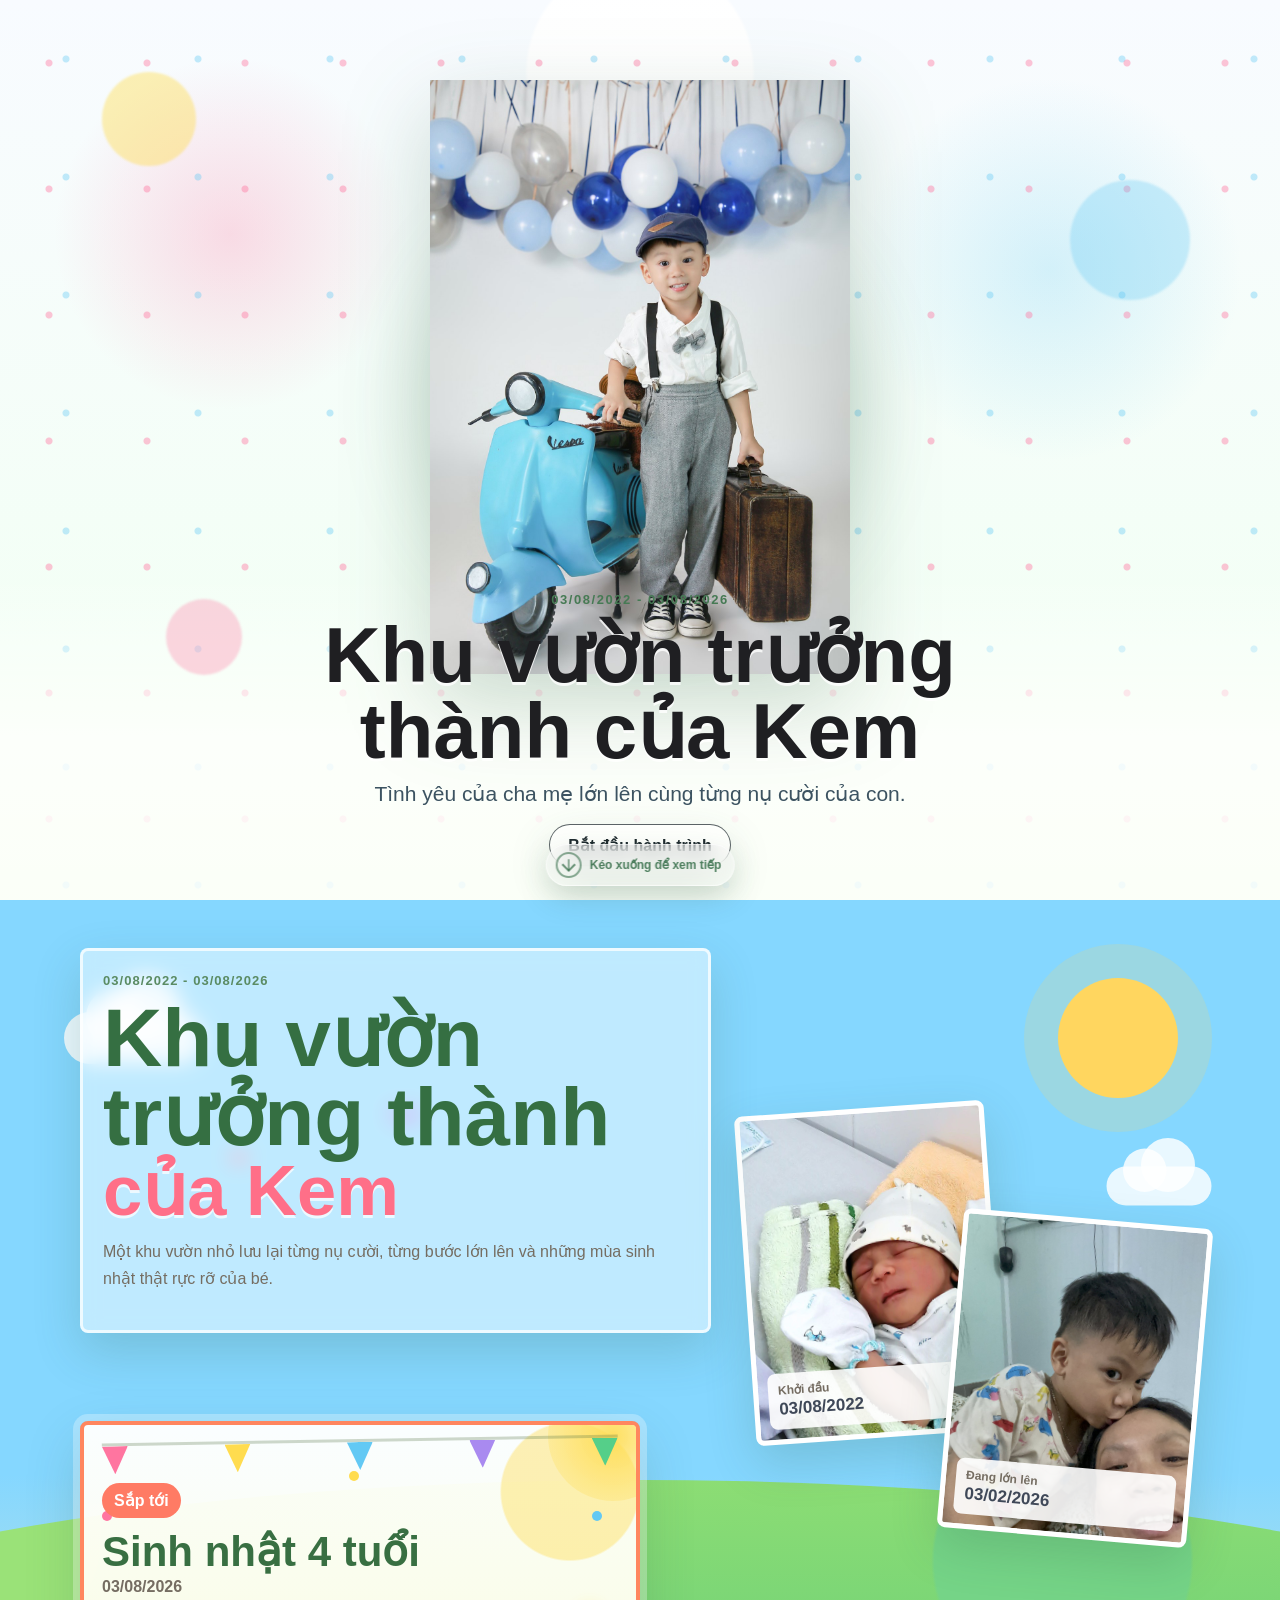
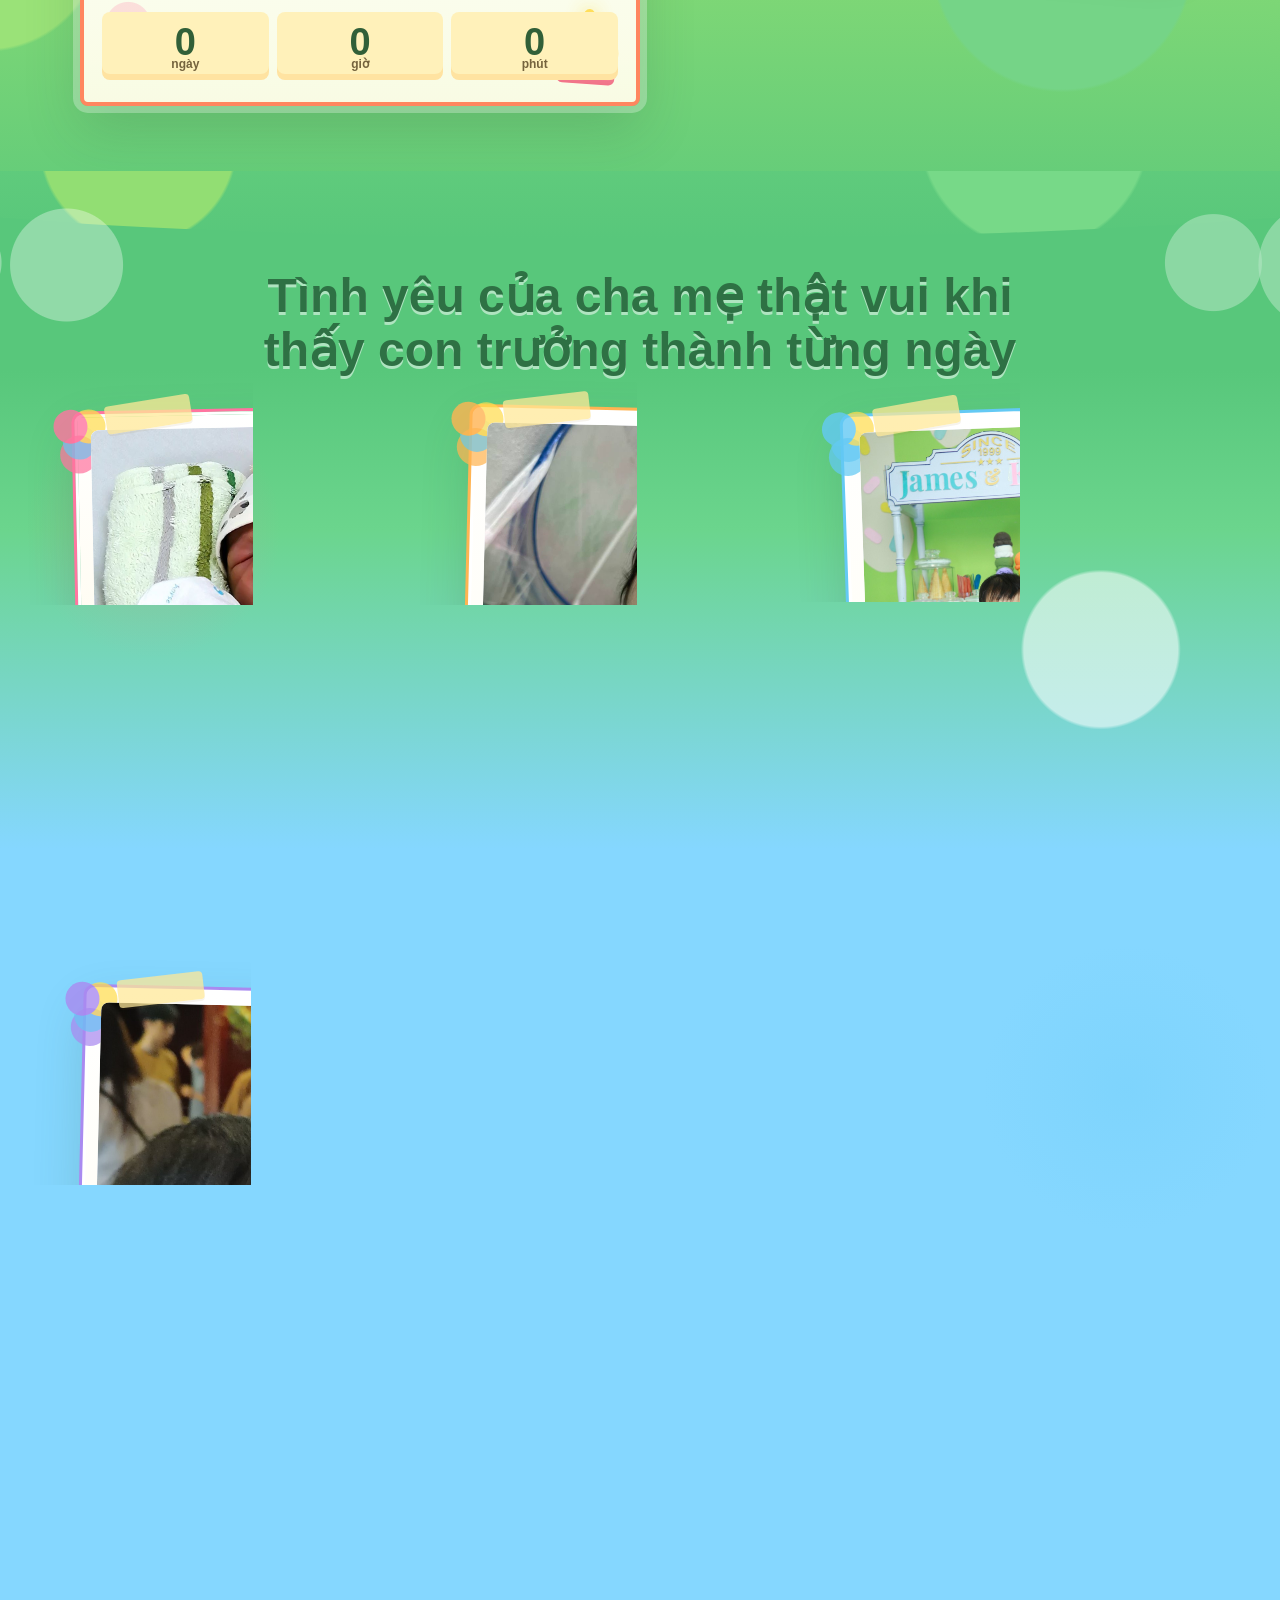
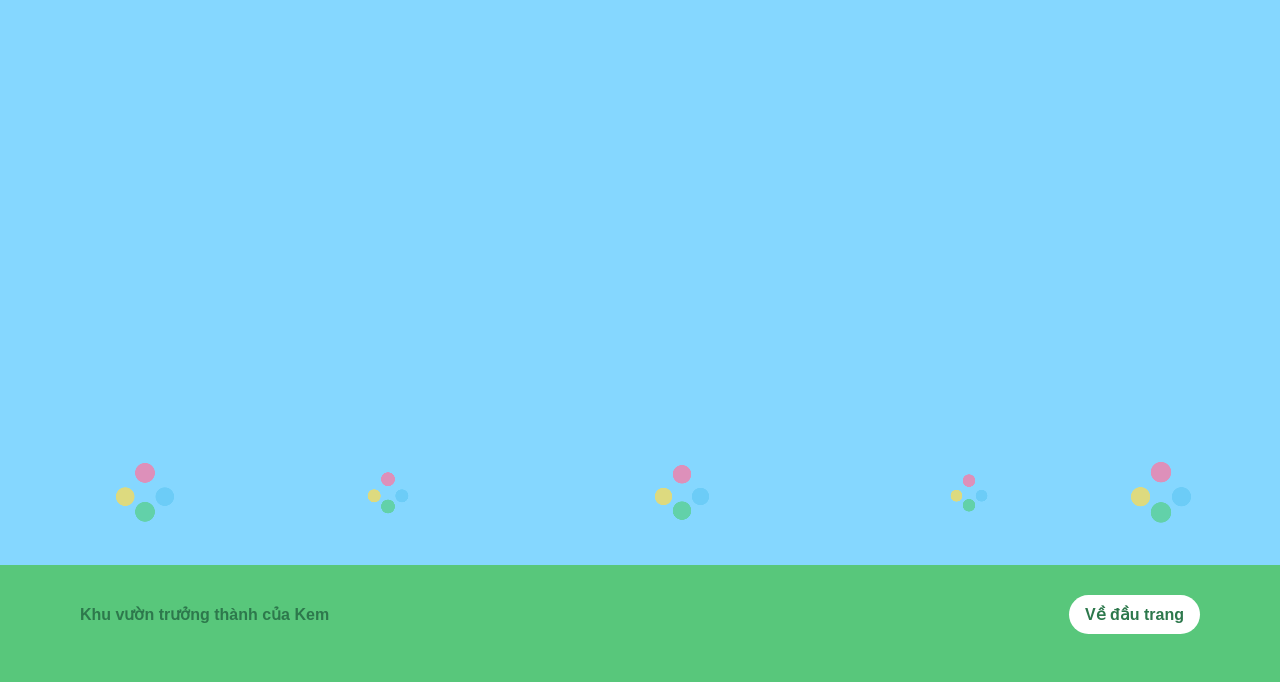
==== commit 646d8066: "Add files via upload" ====
--- a/index.html
+++ b/index.html
@@ -1,320 +1,144 @@
 <!doctype html>
-<html lang="en">
+<html lang="vi">
   <head>
     <meta charset="utf-8" />
     <meta name="viewport" content="width=device-width, initial-scale=1" />
-    <title>MetaverseNexus - NFT Frontier</title>
+    <title>Khu vườn trưởng thành của Kem</title>
     <meta
       name="description"
-      content="A premium NFT gallery landing page inspired by the MetaverseNexus design."
+      content="Khu vườn lưu giữ hành trình trưởng thành của bé từ ngày chào đời đến sinh nhật 4 tuổi."
     />
     <link rel="stylesheet" href="./styles.css" />
   </head>
   <body>
-    <div class="page-shell">
-      <header class="topbar" aria-label="Main navigation">
-        <a class="brand-pill" href="#home">Platform +</a>
-        <nav class="main-nav" aria-label="Primary">
-          <a href="#features">Features</a>
-          <a href="#about">About</a>
-          <a href="#faq">FAQs</a>
-        </nav>
-        <a class="wordmark" href="#home">Metaverse<span>Nexus</span></a>
-        <div class="top-actions">
-          <button class="tiny-select" type="button">EN</button>
-          <button class="account-button" type="button" aria-label="Open account"></button>
-          <a class="contact-chip" href="#contact">Contact Us</a>
+    <div class="page">
+      <section class="welcome-screen" id="welcome" aria-label="Chào mừng đến khu vườn của Kem">
+        <div class="welcome-glow" aria-hidden="true">
+          <span></span><span></span><span></span>
+        </div>
+        <div class="welcome-visual" aria-hidden="true">
+          <img src="./assets/photos/photo-03082025.jpg" alt="" />
+        </div>
+        <div class="welcome-copy">
+          <p>03/08/2022 - 03/08/2026</p>
+          <h1>Khu vườn trưởng thành của Kem</h1>
+          <span>Tình yêu của cha mẹ lớn lên cùng từng nụ cười của con.</span>
+          <a href="#top">Bắt đầu hành trình</a>
+        </div>
+      </section>
+
+      <header class="hero" id="top">
+        <div class="sky-shapes" aria-hidden="true">
+          <span class="sun"></span>
+          <span class="cloud cloud-a"></span>
+          <span class="cloud cloud-b"></span>
+          <span class="cloud cloud-c"></span>
+          <span class="petal petal-a"></span>
+          <span class="petal petal-b"></span>
+          <span class="petal petal-c"></span>
+          <span class="butterfly butterfly-a"></span>
+          <span class="butterfly butterfly-b"></span>
+        </div>
+
+        <div class="hero-inner">
+          <div class="hero-copy">
+            <p class="eyebrow">03/08/2022 - 03/08/2026</p>
+            <h1>
+              <span>Khu vườn</span>
+              <span>trưởng thành</span>
+              <span>của Kem</span>
+            </h1>
+            <p class="hero-text">
+              Một khu vườn nhỏ lưu lại từng nụ cười, từng bước lớn lên và những mùa sinh nhật thật rực rỡ của bé.
+            </p>
+          </div>
+
+          <div class="hero-memory" aria-label="Hai khoảnh khắc nổi bật">
+            <article class="memory-card memory-card-start">
+              <img src="./assets/photos/photo-03082022.jpg" alt="Bé lúc mới sinh" />
+              <div>
+                <span>Khởi đầu</span>
+                <strong>03/08/2022</strong>
+              </div>
+            </article>
+            <article class="memory-card memory-card-now">
+              <img src="./assets/photos/photo-03022026.jpg" alt="Bé ở mốc 3 tuổi 6 tháng" />
+              <div>
+                <span>Đang lớn lên</span>
+                <strong>03/02/2026</strong>
+              </div>
+            </article>
+          </div>
+
+          <aside class="countdown-panel birthday-countdown" aria-labelledby="countdown-title">
+            <div class="party-sparkles" aria-hidden="true">
+              <span></span><span></span><span></span><span></span><span></span>
+            </div>
+            <div class="party-bunting" aria-hidden="true">
+              <span></span><span></span><span></span><span></span><span></span>
+            </div>
+            <span class="mini-label">Sắp tới</span>
+            <h2 id="countdown-title">Sinh nhật 4 tuổi</h2>
+            <p>03/08/2026</p>
+            <div class="countdown-grid" data-countdown="2026-08-03T00:00:00+07:00">
+              <span><b data-days>0</b><small>ngày</small></span>
+              <span><b data-hours>0</b><small>giờ</small></span>
+              <span><b data-minutes>0</b><small>phút</small></span>
+            </div>
+            <div class="party-cake" aria-hidden="true">
+              <span class="cake-flame"></span>
+              <span class="cake-candle"></span>
+              <span class="cake-top"></span>
+              <span class="cake-base"></span>
+            </div>
+          </aside>
         </div>
       </header>
 
-      <main id="home">
-        <section class="hero-section" aria-labelledby="hero-title">
-          <div class="hero-copy hero-copy-left">
-            <p>Expanding marketplace for premium NFT enthusiasts</p>
-          </div>
-          <div class="hero-copy hero-copy-right">
-            <strong>3000+</strong>
-            <span>unique digital collectibles available</span>
-            <div class="hero-tags" aria-label="Gallery categories">
-              <a href="#gallery">Chain Gallery</a>
-              <a href="#gallery">Art Universe</a>
-              <a href="#gallery">Rare Haven</a>
-            </div>
+      <main>
+        <section class="timeline-section" id="timeline" aria-labelledby="timeline-title">
+          <div class="section-heading">
+            <h2 id="timeline-title">Tình yêu của cha mẹ thật vui khi thấy con trưởng thành từng ngày</h2>
           </div>
 
-          <div class="hero-art" aria-hidden="true">
-            <img src="./assets/hero-character.png" alt="" />
-          </div>
-          <div class="hero-title-wrap">
-            <h1 id="hero-title">NFT FRONTIER</h1>
-            <span class="outline-title">METAVERSE</span>
-          </div>
-
-          <div class="ticker ticker-a" aria-hidden="true">
-            <div class="ticker-track">
-              <div class="ticker-group">
-                <span>NFTs Gallery</span><span>NFTs Gallery</span><span>NFTs Gallery</span>
-                <span>NFTs Gallery</span><span>NFTs Gallery</span><span>NFTs Gallery</span>
-                <span>NFTs Gallery</span><span>NFTs Gallery</span><span>NFTs Gallery</span>
-              </div>
-              <div class="ticker-group">
-                <span>NFTs Gallery</span><span>NFTs Gallery</span><span>NFTs Gallery</span>
-                <span>NFTs Gallery</span><span>NFTs Gallery</span><span>NFTs Gallery</span>
-                <span>NFTs Gallery</span><span>NFTs Gallery</span><span>NFTs Gallery</span>
-              </div>
-            </div>
-          </div>
-          <div class="ticker ticker-b" aria-hidden="true">
-            <div class="ticker-track reverse">
-              <div class="ticker-group">
-                <span>NFTs Gallery</span><span>NFTs Gallery</span><span>NFTs Gallery</span>
-                <span>NFTs Gallery</span><span>NFTs Gallery</span><span>NFTs Gallery</span>
-                <span>NFTs Gallery</span><span>NFTs Gallery</span><span>NFTs Gallery</span>
-              </div>
-              <div class="ticker-group">
-                <span>NFTs Gallery</span><span>NFTs Gallery</span><span>NFTs Gallery</span>
-                <span>NFTs Gallery</span><span>NFTs Gallery</span><span>NFTs Gallery</span>
-                <span>NFTs Gallery</span><span>NFTs Gallery</span><span>NFTs Gallery</span>
-              </div>
-            </div>
+          <div class="timeline-garden" id="timelineGarden" aria-live="polite"></div>
+          <div class="garden-rail" aria-hidden="true">
+            <span></span><span></span><span></span><span></span><span></span>
           </div>
         </section>
 
-        <section class="section collectible-section" id="features" aria-labelledby="collectible-title">
-          <div class="section-heading split-heading">
-            <h2 id="collectible-title">Unlock Digital Wonders In the <em>Collectible Hub</em></h2>
-            <div class="dot-pager" aria-label="Slide controls">
-              <button type="button" aria-label="Previous featured collectible"></button>
-              <button class="active" type="button" aria-label="Next featured collectible"></button>
-            </div>
-          </div>
-
-          <div class="collectible-grid">
-            <article class="portrait-card small-card">
-              <img src="./assets/nft-frontier-art.png" alt="Glossy red android NFT portrait" />
-            </article>
-            <article class="portrait-card feature-card">
-              <span class="price">$ 5.21 ETH</span>
-              <img src="./assets/nft-frontier-art.png" alt="Ethereal Vision Series NFT artwork" />
-              <div class="card-glass">
-                <strong>Ethereal Vision Series</strong>
-                <span>5.2 ETH</span>
-                <button type="button" aria-label="View Ethereal Vision Series">+</button>
-              </div>
-            </article>
-            <article class="portrait-card small-card right-crop">
-              <img src="./assets/nft-frontier-art.png" alt="Molten chrome profile NFT portrait" />
-            </article>
-          </div>
-        </section>
-
-        <section class="section gallery-section" id="gallery" aria-labelledby="gallery-title">
-          <div class="section-heading gallery-heading">
-            <h2 id="gallery-title">Explore Our Gallery</h2>
-            <span>+50K</span>
-            <div class="micro-arrows" aria-hidden="true">
-              <span></span><span></span>
-            </div>
-          </div>
-
-          <div class="gallery-grid">
-            <article class="gallery-card gallery-card-wide">
-              <img src="./assets/nft-frontier-art.png" alt="Timeless Aether Creations artwork" />
-              <div class="gallery-card-copy">
-                <h3>Timeless Aether Creations</h3>
-                <p>A fusion of futuristic artistry and blockchain technology, designed to transform how we experience digital ownership.</p>
-                <a href="#feature-panel">Explore Individual NFTs</a>
-              </div>
-            </article>
-            <article class="gallery-card gallery-card-solid">
-              <span class="tag">Summing Collection</span>
-              <img src="./assets/nft-frontier-art.png" alt="Surreal Pixel Dimensions artwork" />
-              <div class="gallery-card-copy">
-                <h3>Surreal Pixel Dimensions</h3>
-                <p>See how immersive pixel art and liquid chrome aesthetics evolve inside the next gallery wave.</p>
-              </div>
-              <button type="button">Gallery</button>
-            </article>
-          </div>
-        </section>
-
-        <section class="section innovation-section" id="about" aria-labelledby="innovation-title">
-          <div class="innovation-top">
-            <div>
-              <h2 id="innovation-title">Unleashing <em>Innovation</em> in the <strong>NFT Sphere</strong> Together</h2>
-              <div class="connect-line">
-                <span>Metaverse Portal</span>
-                <b>Connect Events</b>
-                <i aria-hidden="true"></i>
-                <a href="#gallery">Explore Gallery</a>
-              </div>
-            </div>
-            <p>
-              NFT's Gallery Portal. This curated showcase is where art meets blockchain and collectors discover new stories.
-            </p>
-          </div>
-
-          <div class="innovation-grid">
-            <article class="event-card">
-              <img src="./assets/nft-frontier-art.png" alt="Metaverse event artwork" />
-              <div class="event-overlay">
-                <h3>Unlock Your NFTs Universe</h3>
-                <div>
-                  <span>ETHEREAL</span>
-                  <a href="#toolkit">Enter the Collection</a>
-                </div>
-              </div>
-              <div class="event-actions">
-                <a href="#toolkit">Explore the Metaverse NFTs</a>
-                <a href="#contact">Discover New Product</a>
-              </div>
-            </article>
-
-            <article class="dream-card">
-              <h3>Meet the Dreamers Behind NFT Horizon's Creation</h3>
-              <p>
-                Where art meets blockchain, offering collectors and enthusiasts a seamless experience to explore, admire, and own.
-              </p>
-              <label for="email-input">Join the list</label>
-              <div class="email-row">
-                <input id="email-input" type="email" placeholder="Enter the NFTs line" />
-                <button type="button" aria-label="Submit email">+</button>
-              </div>
-              <a href="#contact">Discover Events</a>
-            </article>
-          </div>
-        </section>
-
-        <section class="section toolkit-section" id="toolkit" aria-labelledby="toolkit-title">
-          <div class="toolkit-panel" id="feature-panel">
-            <div class="toolkit-content" data-panel="0">
-              <span>01</span>
-              <h2 id="toolkit-title">NFT Toolkit: Maximize Your Digital Assets</h2>
-              <p>
-                Exploring new opportunities, our tools help you unlock the full potential of the NFT world: explore, engage, and elevate your digital assets like never before.
-              </p>
-              <p>
-                Discover innovative features that streamline trading, enhance security, and provide deep insights into the NFT market.
-              </p>
-              <a href="#contact">Learn More</a>
-            </div>
-            <div class="toolkit-art" aria-hidden="true">
-              <img src="./assets/nft-frontier-art.png" alt="" />
-            </div>
-            <div class="toolkit-tabs" role="tablist" aria-label="NFT toolkit features">
-              <button class="active" type="button" role="tab" aria-selected="true" data-tab="0">
-                <span>01</span><b>Create your own NFT's to easily.</b>
-              </button>
-              <button type="button" role="tab" aria-selected="false" data-tab="1">
-                <span>02</span><b>Exchange NFT's with other users.</b>
-              </button>
-              <button type="button" role="tab" aria-selected="false" data-tab="2">
-                <span>03</span><b>Build and showcase your NFT.</b>
-              </button>
-              <button type="button" role="tab" aria-selected="false" data-tab="3">
-                <span>04</span><b>Put your NFT's up for sale.</b>
-              </button>
-            </div>
-          </div>
-        </section>
-
-        <section class="section faq-section" id="faq" aria-labelledby="faq-title">
-          <div class="section-heading faq-heading">
-            <h2 id="faq-title">Frequently Asked Questions</h2>
-            <p>
-              FAQs, short for Frequently Asked Questions, is a section on websites or platforms where common questions.
-            </p>
-          </div>
-
-          <div class="faq-list">
-            <article class="faq-item open">
-              <button type="button" aria-expanded="true">
-                <span>Can I trade my NFTs across different marketplaces?</span>
-                <b aria-hidden="true">+</b>
-              </button>
-              <p>
-                Yes, our platform supports cross-marketplace trading, allowing you to expand your reach and maximize your asset potential.
-              </p>
-            </article>
-            <article class="faq-item">
-              <button type="button" aria-expanded="false">
-                <span>What if someone duplicates my NFT?</span>
-                <b aria-hidden="true">+</b>
-              </button>
-              <p>
-                Verification tools and provenance records help expose duplicates, so buyers can trace the authenticated edition and creator history.
-              </p>
-            </article>
-            <article class="faq-item">
-              <button type="button" aria-expanded="false">
-                <span>How do I access my earnings?</span>
-                <b aria-hidden="true">+</b>
-              </button>
-              <p>
-                Earnings are tracked in your dashboard and can be withdrawn to a supported wallet once settlement is complete.
-              </p>
-            </article>
-            <article class="faq-item">
-              <button type="button" aria-expanded="false">
-                <span>How do I track my NFT collection?</span>
-                <b aria-hidden="true">+</b>
-              </button>
-              <p>
-                Collection analytics combine ownership, floor movement, rarity, and activity signals in one readable portal.
-              </p>
-            </article>
-          </div>
-        </section>
-
-        <section class="feature-banner section" aria-label="NFT visionary features">
-          <img src="./assets/nft-frontier-art.png" alt="Abstract molten NFT landscape" />
-          <div class="banner-glass">
-            <h2>Revolutionary Features for NFT Visionaries</h2>
-            <a href="#contact">Get Started</a>
-          </div>
-          <p>Each NFT represents ownership of a specific item, such as digital art, music, videos, or collectibles.</p>
-          <a class="banner-arrow" href="#contact" aria-label="Go to contact"></a>
-        </section>
       </main>
 
-      <footer class="footer" id="contact">
-        <div class="footer-cta">
-          <div>
-            <h2>Do you have any questions?</h2>
-            <p>Feel free to send us your questions or request a free consultation.</p>
-            <a href="mailto:contact@metaverse-nexus.studio">Send a Message</a>
-          </div>
-          <p>
-            With this certification, you can pursue careers in fields such as content photography.
-          </p>
+      <footer class="footer">
+        <p>Khu vườn trưởng thành của Kem</p>
+        <a href="#top">Về đầu trang</a>
+      </footer>
+    </div>
+
+    <div class="scroll-guide" aria-hidden="true">
+      <span class="scroll-guide-icon"></span>
+      <span>Kéo xuống để xem tiếp</span>
+    </div>
+
+    <div class="modal" id="memoryModal" aria-hidden="true">
+      <div class="modal-backdrop" data-close-modal></div>
+      <article class="modal-card" role="dialog" aria-modal="true" aria-labelledby="modalTitle">
+        <button class="modal-close" type="button" aria-label="Đóng" data-close-modal></button>
+        <div class="modal-media">
+          <img id="modalImage" alt="" />
+          <div class="modal-placeholder" id="modalPlaceholder">Chờ ảnh bé</div>
         </div>
-        <div class="footer-grid">
-          <div>
-            <span>Disclaimer</span>
-            <nav aria-label="Footer">
-              <a href="#gallery">Marketplace</a>
-              <a href="#features">Collection</a>
-              <a href="#contact">Creators AI</a>
-              <a href="#about">About Us</a>
-              <a href="#features">How it Works</a>
-            </nav>
-          </div>
-          <div class="footer-contact">
-            <span>Contact</span>
-            <a href="tel:+18001234548">+1 800 123-4548</a>
-            <a href="mailto:success@nexus-studio.io">success@nexus-studio.io</a>
-          </div>
-          <div class="footer-contact">
-            <span>Opening Hours</span>
-            <p>Daily<br />24/7</p>
-          </div>
-          <div class="footer-brand">
-            <a class="wordmark" href="#home">Metaverse<span>Nexus</span></a>
-            <p>Simply web and brand home pages and complete the experience from screen.</p>
-            <small>© 2026 MetaverseNexus</small>
+        <div class="modal-content">
+          <p class="eyebrow" id="modalDate"></p>
+          <h2 id="modalTitle"></h2>
+          <p id="modalNote"></p>
+          <div class="video-slot" id="videoSlot"></div>
+          <div class="modal-nav">
+            <button type="button" data-prev>Trước</button>
+            <button type="button" data-next>Tiếp</button>
           </div>
         </div>
-      </footer>
+      </article>
     </div>
 
     <script src="./app.js"></script>
--- a/styles.css
+++ b/styles.css
@@ -1,17 +1,26 @@
 :root {
-  --bg: #080807;
-  --panel: #10100f;
-  --panel-2: #171615;
-  --line: rgba(255, 255, 255, 0.14);
-  --soft-line: rgba(255, 255, 255, 0.08);
-  --text: #f0ece4;
-  --muted: #89857e;
-  --dim: #5a5752;
-  --orange: #ef6b12;
-  --orange-2: #ff8a20;
-  --red: #cf251f;
+  --sky: #85d7ff;
+  --sun: #ffd65f;
+  --grass: #58c77b;
+  --grass-dark: #2e9c65;
+  --leaf: #3f9b5d;
+  --mint: #bdf2d4;
+  --cream: #fff8df;
+  --paper: #fffdf5;
+  --ink: #3f4858;
+  --muted: #756d62;
+  --pink: #ff75a0;
+  --coral: #ff7b64;
+  --orange: #ffb452;
+  --yellow: #ffdc4f;
+  --blue: #63c9f4;
+  --purple: #a98af0;
+  --green: #55cf89;
+  --shadow: 0 18px 48px rgba(49, 96, 67, 0.2);
+  --radius: 8px;
   --max: 1120px;
-  --radius: 8px;
+  --display-font: "Segoe UI Rounded", "Comic Sans MS", "Trebuchet MS", sans-serif;
+  --body-font: "Segoe UI", "Trebuchet MS", Arial, sans-serif;
 }
 
 * {
@@ -25,11 +34,13 @@
 body {
   margin: 0;
   min-width: 320px;
+  color: var(--ink);
+  font-family: var(--body-font);
   background:
-    linear-gradient(180deg, #0b0b0a 0%, var(--bg) 24%, #0a0a09 100%);
-  color: var(--text);
-  font-family:
-    "Inter", "Satoshi", "Segoe UI", Arial, sans-serif;
+    radial-gradient(circle at 9% 19%, rgba(255, 255, 255, 0.62) 0 4.2rem, transparent 4.4rem),
+    radial-gradient(circle at 93% 21%, rgba(255, 255, 255, 0.52) 0 3.4rem, transparent 3.6rem),
+    radial-gradient(circle at 78% 4%, rgba(255, 214, 95, 0.56), transparent 16rem),
+    linear-gradient(180deg, var(--sky) 0 38%, #fff1ba 52%, var(--grass) 52% 100%);
 }
 
 body::before {
@@ -37,10 +48,11 @@
   position: fixed;
   inset: 0;
   pointer-events: none;
-  background:
-    linear-gradient(90deg, rgba(239, 107, 18, 0.05), transparent 22%, transparent 74%, rgba(239, 107, 18, 0.03)),
-    repeating-linear-gradient(90deg, rgba(255, 255, 255, 0.018) 0 1px, transparent 1px 96px);
-  opacity: 0.62;
+  background-image:
+    radial-gradient(circle, rgba(255, 255, 255, 0.5) 0 2px, transparent 3px),
+    radial-gradient(circle, rgba(255, 132, 122, 0.55) 0 3px, transparent 4px);
+  background-size: 88px 96px, 143px 137px;
+  opacity: 0.42;
 }
 
 img {
@@ -53,1434 +65,2253 @@
   text-decoration: none;
 }
 
-button,
-input {
+button {
   font: inherit;
-}
-
-button {
   cursor: pointer;
 }
 
-.page-shell {
+.page {
   position: relative;
   overflow: hidden;
+}
+
+.welcome-screen {
+  position: relative;
+  min-height: 100svh;
+  display: grid;
+  align-items: end;
+  padding: 24px 18px 34px;
+  overflow: hidden;
+  isolation: isolate;
   background:
-    linear-gradient(180deg, rgba(239, 107, 18, 0.06), transparent 16rem),
-    linear-gradient(180deg, transparent, rgba(255, 255, 255, 0.015) 54%, transparent);
+    radial-gradient(circle at 50% 8%, rgba(255,255,255,.96) 0 7rem, transparent 7.2rem),
+    radial-gradient(circle at 18% 26%, rgba(255,117,160,.25), transparent 11rem),
+    radial-gradient(circle at 82% 30%, rgba(99,201,244,.24), transparent 12rem),
+    linear-gradient(180deg, #f8fbff 0%, #f3fff5 72%, #eaffd6 100%);
+}
+
+.welcome-screen::before {
+  content: "";
+  position: absolute;
+  z-index: -1;
+  inset: 0;
+  background:
+    linear-gradient(180deg, transparent 0 64%, rgba(255,255,255,.82) 82% 100%),
+    radial-gradient(circle, rgba(255, 117, 160, 0.42) 0 3px, transparent 4px),
+    radial-gradient(circle, rgba(99, 201, 244, 0.38) 0 3px, transparent 4px);
+  background-size: auto, 98px 126px, 132px 118px;
+  animation: welcomeSparkle 8s linear infinite;
+}
+
+.welcome-glow span {
+  position: absolute;
+  border-radius: 50%;
+  filter: blur(1px);
+  opacity: 0.72;
+  animation: orbitFloat 7s ease-in-out infinite;
+}
+
+.welcome-glow span:nth-child(1) {
+  top: 8%;
+  left: 8%;
+  width: 94px;
+  height: 94px;
+  background: rgba(255, 220, 79, 0.58);
+}
+
+.welcome-glow span:nth-child(2) {
+  top: 20%;
+  right: 7%;
+  width: 120px;
+  height: 120px;
+  background: rgba(99, 201, 244, 0.42);
+  animation-delay: -2s;
+}
+
+.welcome-glow span:nth-child(3) {
+  bottom: 25%;
+  left: 13%;
+  width: 76px;
+  height: 76px;
+  background: rgba(255, 117, 160, 0.42);
+  animation-delay: -4s;
+}
+
+.welcome-visual {
+  position: absolute;
+  z-index: -1;
+  inset: 64px 0 210px;
+  display: grid;
+  place-items: center;
+  pointer-events: none;
+}
+
+.welcome-visual::before {
+  content: "";
+  position: absolute;
+  width: min(78vw, 420px);
+  aspect-ratio: 1;
+  border-radius: 50%;
+  background:
+    radial-gradient(circle, rgba(255,255,255,.9), rgba(255,255,255,.1) 62%, transparent 63%);
+  box-shadow: 0 28px 90px rgba(77, 130, 95, 0.22);
+  animation: softPulse 4s ease-in-out infinite;
+}
+
+.welcome-visual img {
+  position: relative;
+  width: min(82vw, 440px);
+  max-height: 66svh;
+  object-fit: contain;
+  object-position: center bottom;
+  filter: drop-shadow(0 30px 44px rgba(43, 86, 60, 0.22));
+  animation: welcomePhoto 6s ease-in-out infinite;
+}
+
+.welcome-copy {
+  position: relative;
+  z-index: 2;
+  display: grid;
+  justify-items: center;
+  gap: 10px;
+  width: min(100%, 680px);
+  margin: 0 auto;
+  text-align: center;
+  animation: welcomeCopyIn 0.9s ease both;
+}
+
+.welcome-copy p {
+  margin: 0;
+  color: #467a54;
+  font-size: 13px;
+  font-weight: 900;
+  letter-spacing: .12em;
+  text-transform: uppercase;
+}
+
+.welcome-copy h1 {
+  margin: 0;
+  color: #1f1f22;
+  font-family: var(--display-font);
+  font-size: clamp(39px, 10vw, 78px);
+  line-height: 0.98;
+  text-shadow: 0 3px 0 rgba(255,255,255,.78);
+}
+
+.welcome-copy span {
+  color: #3c5361;
+  font-size: clamp(16px, 4.4vw, 21px);
+  line-height: 1.35;
+}
+
+.welcome-copy a {
+  min-height: 42px;
+  display: inline-flex;
+  align-items: center;
+  justify-content: center;
+  margin-top: 6px;
+  border: 1px solid rgba(28, 39, 43, 0.72);
+  border-radius: 999px;
+  padding: 0 18px;
+  background: rgba(255,255,255,.52);
+  color: #1f2b2f;
+  font-weight: 900;
+  backdrop-filter: blur(10px);
+  box-shadow: 0 18px 44px rgba(58, 100, 76, 0.18);
 }
 
 .topbar {
-  position: fixed;
-  z-index: 20;
-  top: 20px;
-  left: 50%;
-  width: min(calc(100% - 40px), var(--max));
-  min-height: 42px;
-  display: grid;
-  grid-template-columns: auto 1fr auto 1fr;
-  align-items: center;
-  gap: 22px;
-  transform: translateX(-50%);
-  padding: 7px 10px;
-  border: 1px solid rgba(255, 255, 255, 0.08);
-  border-radius: 999px;
-  background: rgba(8, 8, 7, 0.72);
-  backdrop-filter: blur(16px);
-}
-
-.brand-pill,
-.contact-chip,
-.tiny-select {
-  min-height: 26px;
-  display: inline-grid;
-  place-items: center;
-  border-radius: 999px;
-  white-space: nowrap;
-  font-size: 12px;
-}
-
-.brand-pill {
-  min-width: 126px;
-  padding: 0 22px;
-  background: linear-gradient(90deg, #ff7a1b, #d9510b);
-  color: #130b05;
-  font-weight: 800;
-}
-
-.main-nav {
-  display: flex;
-  gap: 28px;
-  color: var(--muted);
-  font-size: 12px;
-}
-
-.main-nav a:hover,
-.footer a:hover {
-  color: var(--orange-2);
-}
-
-.wordmark {
-  justify-self: center;
-  font-size: clamp(18px, 2vw, 25px);
-  font-weight: 800;
-  letter-spacing: 0;
-}
-
-.wordmark span {
-  color: var(--muted);
-  font-weight: 400;
-}
-
-.top-actions {
-  justify-self: end;
+  position: relative;
+  z-index: 4;
+  width: min(calc(100% - 32px), var(--max));
+  min-height: 52px;
   display: flex;
   align-items: center;
+  justify-content: center;
   gap: 10px;
-}
-
-.tiny-select,
-.contact-chip {
-  border: 1px solid var(--soft-line);
-  background: rgba(255, 255, 255, 0.04);
-  color: var(--text);
-}
-
-.tiny-select {
-  width: 48px;
-}
-
-.account-button {
-  width: 32px;
-  height: 32px;
-  border: 1px solid var(--soft-line);
-  border-radius: 50%;
+  margin: 14px auto 0;
+  padding: 8px;
+  border: 2px solid rgba(255, 255, 255, 0.76);
+  border-radius: 999px;
+  background: rgba(255, 255, 255, 0.44);
+  backdrop-filter: blur(12px);
+  box-shadow: 0 12px 34px rgba(74, 122, 91, 0.12);
+}
+
+.topbar a,
+.primary-link,
+.soft-link,
+.modal-nav button {
+  min-height: 36px;
+  display: inline-flex;
+  align-items: center;
+  justify-content: center;
+  border: 0;
+  border-radius: 999px;
+  padding: 0 16px;
+  font-weight: 800;
+  white-space: nowrap;
+}
+
+.topbar a:first-child,
+.primary-link {
+  background: linear-gradient(135deg, var(--pink), #ff986d);
+  color: white;
+}
+
+.topbar a:last-child,
+.soft-link {
+  background: var(--cream);
+  color: #6a5631;
+}
+
+.hero {
+  position: relative;
+  min-height: 100svh;
+  padding: 1px 0 72px;
+  isolation: isolate;
+}
+
+.hero::after {
+  content: "";
+  position: absolute;
+  z-index: -1;
+  left: 50%;
+  bottom: -80px;
+  width: 150vw;
+  height: 45svh;
+  transform: translateX(-50%);
+  border-radius: 50% 50% 0 0;
   background:
-    radial-gradient(circle at 50% 37%, transparent 0 4px, rgba(255, 255, 255, 0.52) 4px 5px, transparent 6px),
-    radial-gradient(circle at 50% 70%, transparent 0 7px, rgba(255, 255, 255, 0.52) 7px 8px, transparent 9px),
-    rgba(255, 255, 255, 0.03);
-}
-
-.contact-chip {
-  padding: 0 16px;
-}
-
-.hero-section {
+    radial-gradient(circle at 16% 14%, #9ae278 0 7rem, transparent 7.2rem),
+    radial-gradient(circle at 72% 20%, #75d487 0 8rem, transparent 8.2rem),
+    linear-gradient(180deg, #8cdd74, var(--grass));
+}
+
+.hero-inner {
+  width: min(calc(100% - 32px), var(--max));
+  display: grid;
+  gap: 24px;
+  margin: 20px auto 0;
+}
+
+.hero-copy {
   position: relative;
-  min-height: clamp(740px, 88vh, 860px);
-  display: grid;
-  place-items: center;
-  padding: 0 24px;
-  isolation: isolate;
-}
-
-.hero-section::before {
-  content: "";
-  position: absolute;
-  top: 14%;
-  left: 50%;
-  width: min(62vw, 720px);
-  aspect-ratio: 1;
-  transform: translateX(-50%);
-  border-radius: 50%;
-  border: 1px solid rgba(239, 107, 18, 0.16);
-  background:
-    radial-gradient(circle, rgba(239, 107, 18, 0.22) 0 5%, rgba(239, 107, 18, 0.08) 25%, transparent 66%);
-  filter: saturate(1.15);
-  z-index: -2;
-}
-
-.hero-title-wrap {
-  position: absolute;
-  inset: 0;
-  display: grid;
-  place-items: start center;
-  padding-top: clamp(132px, 17vh, 172px);
-  z-index: -1;
-}
-
-.hero-title-wrap h1 {
-  margin: 0;
-  color: transparent;
-  background: linear-gradient(90deg, rgba(255,255,255,0.16) 0%, #f4f1ec 48%, rgba(255,255,255,0.34) 100%);
-  -webkit-background-clip: text;
-  background-clip: text;
-  font-size: clamp(74px, 10.3vw, 148px);
-  line-height: 0.88;
+  z-index: 2;
+  border: 3px solid rgba(255, 255, 255, 0.74);
+  border-radius: var(--radius);
+  padding: 22px 20px;
+  background: rgba(255, 255, 255, 0.48);
+  box-shadow: var(--shadow);
+  backdrop-filter: blur(10px);
+}
+
+.eyebrow {
+  margin: 0 0 10px;
+  color: #5a8b63;
+  font-size: 13px;
   font-weight: 900;
+  letter-spacing: 0.08em;
+  text-transform: uppercase;
+}
+
+h1,
+h2,
+p {
+  margin-top: 0;
+}
+
+h1 {
+  margin-bottom: 14px;
+  color: #356f42;
+  font-family: var(--display-font);
+  font-size: clamp(38px, 11.2vw, 82px);
+  line-height: 0.97;
   letter-spacing: 0;
-  text-align: center;
-  text-shadow: 0 0 32px rgba(255, 255, 255, 0.14);
-}
-
-.outline-title {
-  margin-top: clamp(240px, 31vw, 390px);
-  color: transparent;
-  -webkit-text-stroke: 1px rgba(255, 255, 255, 0.08);
-  font-size: clamp(56px, 10vw, 146px);
-  font-weight: 900;
-  letter-spacing: 0;
-}
-
-.hero-art {
-  position: absolute;
-  top: clamp(218px, 30vh, 272px);
-  left: 50%;
-  width: min(36vw, 460px);
-  min-width: 310px;
-  aspect-ratio: 0.78;
-  margin-top: 0;
-  transform: translateX(-50%);
-  z-index: 4;
-  overflow: visible;
-}
-
-.hero-art img {
+}
+
+h1 span {
+  display: block;
+}
+
+h1 span:nth-child(3) {
+  color: #ff6f88;
+  font-size: 0.86em;
+  text-shadow: 0 3px 0 rgba(255, 255, 255, 0.72);
+}
+
+.hero-text,
+.section-heading p,
+.birthday-copy p,
+.modal-content p {
+  color: var(--muted);
+  font-size: 16px;
+  line-height: 1.65;
+}
+
+.hero-actions {
+  display: flex;
+  flex-wrap: wrap;
+  gap: 10px;
+  margin-top: 20px;
+}
+
+.primary-link,
+.soft-link {
+  min-height: 44px;
+  padding: 0 20px;
+  box-shadow: var(--shadow);
+  transition: transform 0.2s ease, box-shadow 0.2s ease;
+}
+
+.primary-link:hover,
+.soft-link:hover,
+.topbar a:hover {
+  transform: translateY(-2px);
+  box-shadow: 0 16px 38px rgba(49, 96, 67, 0.2);
+}
+
+.hero-memory {
+  position: relative;
+  min-height: 330px;
+}
+
+.memory-card {
+  position: absolute;
+  overflow: hidden;
+  border: 5px solid white;
+  border-radius: var(--radius);
+  background: white;
+  box-shadow: var(--shadow);
+  animation: cardFloat 5.5s ease-in-out infinite;
+}
+
+.memory-card img {
   width: 100%;
   height: 100%;
   object-fit: cover;
-  object-position: 50% 43%;
-  transform: scale(1.08);
-  filter: drop-shadow(0 38px 46px rgba(0, 0, 0, 0.85));
-}
-
-.hero-copy {
-  position: absolute;
-  z-index: 3;
-  width: 190px;
+}
+
+.memory-card div {
+  position: absolute;
+  left: 10px;
+  right: 10px;
+  bottom: 10px;
+  display: grid;
+  gap: 2px;
+  border-radius: var(--radius);
+  padding: 10px;
+  background: rgba(255, 255, 255, 0.9);
+}
+
+.memory-card span {
+  color: var(--muted);
+  font-size: 12px;
+  font-weight: 800;
+}
+
+.memory-card strong {
+  color: var(--ink);
+  font-size: 17px;
+}
+
+.memory-card-start {
+  left: 0;
+  top: 16px;
+  width: min(56vw, 220px);
+  height: 290px;
+  transform: rotate(-4deg);
+}
+
+.memory-card-now {
+  right: 0;
+  top: 66px;
+  width: min(54vw, 220px);
+  height: 270px;
+  transform: rotate(5deg);
+  animation-delay: -2.2s;
+}
+
+.countdown-panel {
+  position: relative;
+  z-index: 2;
+  border: 4px solid #ff865f;
+  border-radius: var(--radius);
+  padding: 58px 18px 22px;
+  background:
+    radial-gradient(circle at 8% 72%, rgba(255, 117, 160, 0.22) 0 22px, transparent 23px),
+    radial-gradient(circle at 88% 24%, rgba(255, 220, 79, 0.42) 0 68px, transparent 70px),
+    linear-gradient(180deg, rgba(255, 255, 255, 0.96), rgba(255, 253, 232, 0.96));
+  box-shadow:
+    0 0 0 7px rgba(255, 255, 255, 0.28),
+    0 22px 54px rgba(49, 96, 67, 0.22);
+  overflow: hidden;
+  animation: birthdayFloat 4.8s ease-in-out infinite;
+}
+
+.countdown-panel::before {
+  content: "";
+  position: absolute;
+  top: -54px;
+  right: -42px;
+  width: 130px;
+  height: 130px;
+  border-radius: 50%;
+  background: radial-gradient(circle, rgba(255, 220, 79, 0.9), rgba(255, 220, 79, 0));
+}
+
+.countdown-panel::after {
+  content: "";
+  position: absolute;
+  inset: auto 18px 16px auto;
+  width: 64px;
+  height: 64px;
+  background:
+    radial-gradient(circle at 50% 18%, var(--pink) 0 12px, transparent 13px),
+    radial-gradient(circle at 19% 57%, var(--blue) 0 12px, transparent 13px),
+    radial-gradient(circle at 81% 57%, var(--purple) 0 12px, transparent 13px),
+    radial-gradient(circle at 50% 70%, var(--yellow) 0 13px, transparent 14px);
+  opacity: 0.72;
+  animation: flowerSpin 12s linear infinite;
+}
+
+.party-bunting {
+  position: absolute;
+  z-index: 1;
+  top: 14px;
+  left: 18px;
+  right: 18px;
+  height: 30px;
+  display: flex;
+  justify-content: space-between;
+  border-top: 3px solid rgba(84, 116, 70, 0.28);
+  transform: rotate(-1deg);
+}
+
+.party-bunting span {
+  width: 26px;
+  height: 28px;
+  clip-path: polygon(0 0, 100% 0, 50% 100%);
+  background: var(--pink);
+  animation: buntingDance 1.8s ease-in-out infinite;
+}
+
+.party-bunting span:nth-child(2) {
+  background: var(--yellow);
+  animation-delay: -0.25s;
+}
+
+.party-bunting span:nth-child(3) {
+  background: var(--blue);
+  animation-delay: -0.5s;
+}
+
+.party-bunting span:nth-child(4) {
+  background: var(--purple);
+  animation-delay: -0.75s;
+}
+
+.party-bunting span:nth-child(5) {
+  background: var(--green);
+  animation-delay: -1s;
+}
+
+.party-sparkles span {
+  position: absolute;
+  z-index: 0;
+  width: 10px;
+  height: 10px;
+  border-radius: 50%;
+  background: var(--pink);
+  animation: sparklePop 2.6s ease-in-out infinite;
+}
+
+.party-sparkles span:nth-child(1) {
+  left: 18px;
+  top: 86px;
+}
+
+.party-sparkles span:nth-child(2) {
+  right: 34px;
+  top: 86px;
+  background: var(--blue);
+  animation-delay: -0.4s;
+}
+
+.party-sparkles span:nth-child(3) {
+  right: 76px;
+  bottom: 26px;
+  background: var(--purple);
+  animation-delay: -0.9s;
+}
+
+.party-sparkles span:nth-child(4) {
+  left: 48%;
+  top: 46px;
+  background: var(--yellow);
+  animation-delay: -1.3s;
+}
+
+.party-sparkles span:nth-child(5) {
+  left: 18%;
+  bottom: 26px;
+  background: var(--green);
+  animation-delay: -1.8s;
+}
+
+.mini-label {
+  position: relative;
+  z-index: 2;
+  display: inline-flex;
+  margin-bottom: 12px;
+  border-radius: 999px;
+  padding: 8px 12px;
+  background: var(--coral);
+  color: white;
+  font-weight: 900;
+}
+
+.countdown-panel h2 {
+  position: relative;
+  z-index: 2;
+  margin-bottom: 4px;
+  color: #386f42;
+  font-family: var(--display-font);
+  font-size: clamp(28px, 9vw, 42px);
+  line-height: 1.05;
+}
+
+.countdown-panel > p {
+  position: relative;
+  z-index: 2;
+  margin-bottom: 16px;
+  color: var(--muted);
+  font-weight: 800;
+}
+
+.countdown-grid {
+  position: relative;
+  z-index: 2;
+  display: grid;
+  grid-template-columns: repeat(3, 1fr);
+  gap: 8px;
+}
+
+.countdown-grid span {
+  display: grid;
+  align-content: center;
+  justify-items: center;
+  gap: 0;
+  min-height: 68px;
+  border-radius: var(--radius);
+  padding: 7px 4px 6px;
+  background: #fff1ba;
+  box-shadow: inset 0 -6px 0 rgba(255, 181, 82, 0.24);
+  animation: softPulse 3s ease-in-out infinite;
+}
+
+.countdown-grid span:nth-child(2) {
+  animation-delay: -0.9s;
+}
+
+.countdown-grid span:nth-child(3) {
+  animation-delay: -1.8s;
+}
+
+.countdown-grid b {
+  color: #315f38;
+  font-size: clamp(24px, 8vw, 38px);
+  line-height: 0.95;
+}
+
+.countdown-grid small {
+  margin-top: -2px;
+  color: #75633d;
+  font-size: 12px;
+  font-weight: 800;
+  line-height: 1;
+}
+
+.party-cake {
+  position: absolute;
+  z-index: 1;
+  right: 18px;
+  bottom: 18px;
+  width: 62px;
+  height: 62px;
+  transform: rotate(4deg);
+  opacity: 0.92;
+}
+
+.cake-base,
+.cake-top,
+.cake-candle,
+.cake-flame {
+  position: absolute;
+  left: 50%;
+  transform: translateX(-50%);
+}
+
+.cake-base {
+  bottom: 0;
+  width: 58px;
+  height: 28px;
+  border-radius: 8px 8px 6px 6px;
+  background: linear-gradient(180deg, #ff95b0, #ff6f88);
+  box-shadow: inset 0 -5px 0 rgba(167, 72, 90, 0.16);
+}
+
+.cake-top {
+  bottom: 24px;
+  width: 64px;
+  height: 17px;
+  border-radius: 999px;
+  background: #fff5c9;
+}
+
+.cake-candle {
+  bottom: 38px;
+  width: 8px;
+  height: 22px;
+  border-radius: 999px;
+  background: repeating-linear-gradient(45deg, #63c9f4 0 5px, white 5px 9px);
+}
+
+.cake-flame {
+  bottom: 58px;
+  width: 13px;
+  height: 17px;
+  border-radius: 50% 50% 45% 45%;
+  background: var(--yellow);
+  box-shadow: 0 0 18px rgba(255, 220, 79, 0.8);
+  animation: candleFlicker 0.8s ease-in-out infinite;
+}
+
+.sky-shapes span {
+  position: absolute;
+  pointer-events: none;
+}
+
+.sun {
+  top: 78px;
+  right: 8%;
+  width: 120px;
+  height: 120px;
+  border-radius: 50%;
+  background: var(--sun);
+  box-shadow: 0 0 0 34px rgba(255, 214, 95, 0.18);
+}
+
+.cloud {
+  width: 140px;
+  height: 52px;
+  border-radius: 999px;
+  background: rgba(255, 255, 255, 0.82);
+}
+
+.cloud::before,
+.cloud::after {
+  content: "";
+  position: absolute;
+  bottom: 18px;
+  border-radius: 50%;
+  background: inherit;
+}
+
+.cloud::before {
+  left: 22px;
+  width: 58px;
+  height: 58px;
+}
+
+.cloud::after {
+  right: 22px;
+  width: 72px;
+  height: 72px;
+}
+
+.cloud-a {
+  top: 112px;
+  left: 5%;
+  animation: cloudSway 12s ease-in-out infinite;
+}
+
+.cloud-b {
+  top: 260px;
+  right: 4%;
+  transform: scale(0.75);
+  animation: cloudSway 14s ease-in-out infinite reverse;
+}
+
+.cloud-c {
+  top: 470px;
+  left: 62%;
+  transform: scale(0.56);
+  animation: cloudSway 10s ease-in-out infinite;
+}
+
+.petal {
+  width: 18px;
+  height: 10px;
+  border-radius: 50%;
+  animation: drift 8s ease-in-out infinite;
+}
+
+.petal-a {
+  top: 28%;
+  left: 18%;
+  background: var(--pink);
+}
+
+.petal-b {
+  top: 36%;
+  right: 20%;
+  background: var(--blue);
+  animation-delay: -2s;
+}
+
+.petal-c {
+  top: 54%;
+  left: 72%;
+  background: var(--yellow);
+  animation-delay: -5s;
+}
+
+.butterfly {
+  width: 42px;
+  height: 32px;
+  animation: flutter 5s ease-in-out infinite;
+}
+
+.butterfly::before,
+.butterfly::after {
+  content: "";
+  position: absolute;
+  top: 4px;
+  width: 18px;
+  height: 24px;
+  border-radius: 50%;
+  background: var(--purple);
+}
+
+.butterfly::before {
+  left: 2px;
+  transform: rotate(-22deg);
+}
+
+.butterfly::after {
+  right: 2px;
+  transform: rotate(22deg);
+}
+
+.butterfly-a {
+  top: 32%;
+  left: 58%;
+}
+
+.butterfly-b {
+  top: 22%;
+  left: 30%;
+  transform: scale(0.8);
+  animation-delay: -2.5s;
+}
+
+@keyframes drift {
+  0%,
+  100% {
+    transform: translate3d(0, 0, 0) rotate(0deg);
+  }
+  50% {
+    transform: translate3d(18px, 22px, 0) rotate(18deg);
+  }
+}
+
+@keyframes flutter {
+  0%,
+  100% {
+    transform: translateY(0) rotate(-4deg);
+  }
+  50% {
+    transform: translateY(-14px) rotate(5deg);
+  }
+}
+
+@keyframes welcomeSparkle {
+  from {
+    background-position: 0 0, 0 0, 0 0;
+  }
+  to {
+    background-position: 0 0, 98px 126px, -132px 118px;
+  }
+}
+
+@keyframes orbitFloat {
+  0%,
+  100% {
+    transform: translate3d(0, 0, 0) scale(1);
+  }
+  50% {
+    transform: translate3d(18px, -14px, 0) scale(1.08);
+  }
+}
+
+@keyframes welcomePhoto {
+  0%,
+  100% {
+    transform: translateY(0) scale(1);
+  }
+  50% {
+    transform: translateY(-12px) scale(1.025);
+  }
+}
+
+@keyframes welcomeCopyIn {
+  from {
+    opacity: 0;
+    transform: translateY(28px);
+  }
+  to {
+    opacity: 1;
+    transform: translateY(0);
+  }
+}
+
+@keyframes cardFloat {
+  0%,
+  100% {
+    translate: 0 0;
+  }
+  50% {
+    translate: 0 -12px;
+  }
+}
+
+@keyframes cloudSway {
+  0%,
+  100% {
+    margin-left: 0;
+  }
+  50% {
+    margin-left: 28px;
+  }
+}
+
+@keyframes flowerSpin {
+  to {
+    rotate: 360deg;
+  }
+}
+
+@keyframes softPulse {
+  0%,
+  100% {
+    transform: scale(1);
+  }
+  50% {
+    transform: scale(1.035);
+  }
+}
+
+.timeline-section {
+  position: relative;
+  margin-top: -34px;
+  padding: 98px 0 42px;
+  background:
+    radial-gradient(circle at 12% 18%, rgba(255, 117, 160, 0.2), transparent 8rem),
+    radial-gradient(circle at 86% 24%, rgba(255, 255, 255, 0.56) 0 4.8rem, transparent 5rem),
+    radial-gradient(circle at 88% 46%, rgba(99, 201, 244, 0.2), transparent 9rem),
+    linear-gradient(180deg, var(--grass) 0 10%, #6bd58d 18%, var(--sky) 34%, var(--sky) 100%);
+  overflow: hidden;
+}
+
+.timeline-section::before {
+  content: "";
+  position: absolute;
+  top: -74px;
+  left: 50%;
+  width: 140vw;
+  height: 142px;
+  transform: translateX(-50%);
+  border-radius: 0 0 50% 50%;
+  background:
+    radial-gradient(circle at 22% 34%, #92de73 0 6rem, transparent 6.2rem),
+    radial-gradient(circle at 72% 26%, #77d988 0 7rem, transparent 7.2rem),
+    linear-gradient(180deg, #67cf7d, var(--grass));
+}
+
+.timeline-section::after {
+  content: "";
+  position: absolute;
+  z-index: 0;
+  inset: 34px -20% auto;
+  height: 120px;
+  background:
+    radial-gradient(circle at 12% 48%, rgba(255,255,255,.62) 0 42px, transparent 43px),
+    radial-gradient(circle at 18% 50%, rgba(255,255,255,.62) 0 56px, transparent 57px),
+    radial-gradient(circle at 82% 48%, rgba(255,255,255,.56) 0 48px, transparent 49px),
+    radial-gradient(circle at 88% 50%, rgba(255,255,255,.56) 0 62px, transparent 63px);
+  opacity: 0.55;
+  animation: cloudSway 16s ease-in-out infinite;
+}
+
+.section-heading,
+.birthday-section,
+.footer {
+  width: min(calc(100% - 32px), var(--max));
+  margin: 0 auto;
+}
+
+.section-heading {
+  position: relative;
+  z-index: 1;
+  display: grid;
+  gap: 8px;
+  text-align: center;
+}
+
+.section-heading h2,
+.birthday-copy h2 {
+  margin-bottom: 0;
+  color: #346d42;
+  font-family: var(--display-font);
+  font-size: clamp(28px, 7.6vw, 48px);
+  line-height: 1.12;
+}
+
+.section-heading h2 {
+  max-width: 820px;
+  justify-self: center;
+  color: #2e7144;
+  text-shadow: 0 3px 0 rgba(255,255,255,.52);
+}
+
+.timeline-garden {
+  position: relative;
+  z-index: 1;
+  width: min(calc(100% - 24px), 760px);
+  display: grid;
+  gap: 28px;
+  margin: 34px auto 0;
+}
+
+.timeline-garden::before {
+  content: "";
+  position: absolute;
+  top: 16px;
+  bottom: 16px;
+  left: 26px;
+  width: 10px;
+  border-radius: 999px;
+  background:
+    linear-gradient(180deg, transparent 0 1.5%, #ffd078 1.5% 98.5%, transparent 98.5%),
+    repeating-linear-gradient(180deg, #fff5ca 0 36px, #ffc56d 36px 54px);
+  box-shadow: 0 0 0 8px rgba(255, 255, 255, 0.4);
+}
+
+.milestone {
+  --accent: var(--pink);
+  position: relative;
+  z-index: 1;
+  display: grid;
+  grid-template-columns: 52px minmax(0, 1fr);
+  gap: 14px;
+  opacity: 0;
+  transform: translateY(42px) scale(0.92) rotate(-1deg);
+  filter: saturate(0.86);
+  transition:
+    opacity 0.75s ease,
+    transform 0.75s cubic-bezier(.18, .95, .22, 1.2),
+    filter 0.75s ease;
+}
+
+.milestone.is-visible {
+  opacity: 1;
+  transform: translateY(0) scale(1) rotate(0deg);
+  filter: saturate(1);
+}
+
+.marker {
+  position: sticky;
+  top: 84px;
+  width: 52px;
+  height: 52px;
+  display: grid;
+  place-items: center;
+  border: 4px solid white;
+  border-radius: 50%;
+  background: var(--accent);
+  color: white;
+  box-shadow: var(--shadow);
+  font-weight: 900;
+  animation: markerPop 4s ease-in-out infinite;
+}
+
+.marker::after {
+  content: "";
+  position: absolute;
+  inset: -10px;
+  border: 2px dashed rgba(255, 255, 255, 0.82);
+  border-radius: 50%;
+  animation: flowerSpin 18s linear infinite;
+}
+
+.milestone-card {
+  position: relative;
+  display: grid;
+  gap: 13px;
+  border: 3px solid white;
+  border-radius: var(--radius);
+  padding: 13px;
+  background:
+    linear-gradient(180deg, rgba(255,255,255,.94), rgba(255,252,236,.94)),
+    white;
+  box-shadow:
+    0 0 0 3px var(--accent),
+    0 20px 50px rgba(49, 96, 67, 0.2);
+  text-align: left;
+  transform: rotate(var(--tilt, -1.2deg));
+  animation: scrapbookFloat 5.6s ease-in-out infinite;
+  transition: transform 0.22s ease, box-shadow 0.22s ease;
+}
+
+.milestone:nth-child(2n) {
+  --tilt: 1.4deg;
+}
+
+.milestone:nth-child(3n) {
+  --tilt: -2deg;
+}
+
+.milestone:nth-child(2n) .milestone-card {
+  animation-delay: -1.4s;
+}
+
+.milestone:nth-child(3n) .milestone-card {
+  animation-delay: -2.8s;
+}
+
+.milestone-card:hover {
+  transform: rotate(0deg) translateY(-5px);
+  box-shadow:
+    0 0 0 3px var(--accent),
+    0 28px 64px rgba(49, 96, 67, 0.26);
+}
+
+.milestone-card::before,
+.milestone-card::after {
+  content: "";
+  position: absolute;
+  z-index: -1;
+  border-radius: 50%;
+  background: var(--accent);
+  opacity: 0.72;
+}
+
+.milestone-card::before {
+  top: 18px;
+  left: -18px;
+  width: 38px;
+  height: 38px;
+}
+
+.milestone-card::after {
+  right: -14px;
+  bottom: 36px;
+  width: 28px;
+  height: 28px;
+}
+
+.memory-button {
+  all: unset;
+  display: grid;
+  gap: 13px;
+  cursor: pointer;
+  position: relative;
+  z-index: 1;
+}
+
+.card-bloom {
+  position: absolute;
+  inset: -24px;
+  pointer-events: none;
+}
+
+.card-bloom span {
+  position: absolute;
+  width: 34px;
+  height: 34px;
+  border-radius: 50%;
+  background: var(--accent);
+  box-shadow:
+    18px 0 0 rgba(255, 220, 79, 0.9),
+    9px 16px 0 rgba(99, 201, 244, 0.82);
+  opacity: 0.8;
+  animation: bloomWiggle 4.6s ease-in-out infinite;
+}
+
+.card-bloom span:nth-child(1) {
+  top: 16px;
+  left: 0;
+}
+
+.card-bloom span:nth-child(2) {
+  top: 36%;
+  right: -4px;
+  scale: 0.62;
+  animation-delay: -1.2s;
+}
+
+.card-bloom span:nth-child(3) {
+  bottom: 12px;
+  left: 18%;
+  scale: 0.46;
+  animation-delay: -2.4s;
+}
+
+.card-bloom span:nth-child(4) {
+  bottom: 8%;
+  right: 20%;
+  scale: 0.38;
+  animation-delay: -3.2s;
+}
+
+.paper-tape {
+  position: absolute;
+  z-index: 2;
+  width: 86px;
+  height: 28px;
+  border-radius: 4px;
+  background: rgba(255, 232, 151, 0.74);
+  box-shadow: 0 2px 0 rgba(136, 101, 33, 0.08);
+  animation: tapeWiggle 2.7s ease-in-out infinite;
+}
+
+.paper-tape-a {
+  top: -16px;
+  left: 28px;
+  transform: rotate(-8deg);
+}
+
+.paper-tape-b {
+  right: 24px;
+  bottom: -14px;
+  transform: rotate(7deg);
+  animation-delay: -1.1s;
+}
+
+.photo-frame {
+  position: relative;
+  overflow: hidden;
+  aspect-ratio: 4 / 5;
+  border-radius: var(--radius);
+  background:
+    radial-gradient(circle at 50% 36%, #c7d4e3 0 15px, transparent 16px),
+    linear-gradient(135deg, #f9fbff, #e9f3ff);
+  box-shadow: inset 0 0 0 8px rgba(255, 255, 255, 0.78);
+}
+
+.photo-frame::after {
+  content: "";
+  position: absolute;
+  inset: 0;
+  background: linear-gradient(115deg, transparent 28%, rgba(255,255,255,.38) 46%, transparent 64%);
+  transform: translateX(-120%);
+  animation: photoShine 5.2s ease-in-out infinite;
+}
+
+.photo-frame img {
+  width: 100%;
+  height: 100%;
+  object-fit: var(--fit, cover);
+  object-position: var(--position, 50% 45%);
+  transition: transform 0.45s ease;
+  background:
+    radial-gradient(circle at 30% 28%, rgba(255,255,255,.78), transparent 30%),
+    linear-gradient(135deg, #f9fbff, #e9f3ff);
+}
+
+.milestone-card:hover img {
+  transform: scale(1.04);
+}
+
+.photo-frame.is-placeholder {
+  display: grid;
+  place-items: center;
+  border: 2px dashed rgba(76, 126, 86, 0.36);
+  color: #78926f;
+  font-weight: 900;
+  text-align: center;
+  min-height: 150px;
+}
+
+.photo-frame.is-placeholder::before {
+  content: "";
+  width: 62px;
+  height: 48px;
+  border: 3px solid rgba(120, 146, 111, 0.42);
+  border-radius: var(--radius);
+}
+
+.photo-frame.is-surprise {
+  min-height: 260px;
+  border: 3px dashed rgba(255, 117, 160, 0.7);
+  background:
+    radial-gradient(circle at 16% 22%, rgba(255,117,160,.34) 0 18px, transparent 19px),
+    radial-gradient(circle at 84% 24%, rgba(99,201,244,.35) 0 22px, transparent 23px),
+    radial-gradient(circle at 76% 78%, rgba(255,220,79,.46) 0 30px, transparent 31px),
+    linear-gradient(135deg, #fff7d2, #fff, #eaf6ff);
+  box-shadow:
+    inset 0 0 0 8px rgba(255,255,255,.72),
+    inset 0 0 36px rgba(255, 117, 160, 0.2);
+}
+
+.photo-frame.is-surprise::before {
+  display: none;
+}
+
+.surprise-stage {
+  position: relative;
+  width: 100%;
+  height: 100%;
+  min-height: 240px;
+  display: grid;
+  place-items: center;
+  padding: 28px;
+  overflow: hidden;
+}
+
+.surprise-stage strong {
+  position: absolute;
+  left: 18px;
+  right: 18px;
+  bottom: 18px;
+  color: #7b5b28;
+  font-family: var(--display-font);
+  font-size: 22px;
+  line-height: 1.1;
+  text-shadow: 0 2px 0 rgba(255,255,255,.8);
+}
+
+.surprise-gift {
+  position: relative;
+  width: 118px;
+  height: 118px;
+  animation: giftBounce 1.9s ease-in-out infinite;
+}
+
+.gift-box,
+.gift-lid,
+.gift-ribbon {
+  position: absolute;
+  left: 50%;
+  transform: translateX(-50%);
+}
+
+.gift-box {
+  bottom: 0;
+  width: 104px;
+  height: 76px;
+  border: 5px solid white;
+  border-radius: 8px;
+  background:
+    linear-gradient(90deg, transparent 0 39%, rgba(255,255,255,.9) 39% 58%, transparent 58%),
+    linear-gradient(180deg, #ff7c9d, #ff5d82);
+  box-shadow: 0 18px 34px rgba(118, 69, 61, 0.22);
+}
+
+.gift-lid {
+  top: 18px;
+  width: 118px;
+  height: 32px;
+  border: 5px solid white;
+  border-radius: 8px;
+  background:
+    linear-gradient(90deg, transparent 0 42%, rgba(255,255,255,.9) 42% 56%, transparent 56%),
+    #63c9f4;
+  animation: lidPeek 1.9s ease-in-out infinite;
+}
+
+.gift-ribbon {
+  top: 0;
+  width: 70px;
+  height: 42px;
+}
+
+.gift-ribbon::before,
+.gift-ribbon::after {
+  content: "";
+  position: absolute;
+  top: 4px;
+  width: 38px;
+  height: 30px;
+  border: 7px solid #ffdc4f;
+  border-radius: 50%;
+}
+
+.gift-ribbon::before {
+  left: 0;
+  transform: rotate(-28deg);
+}
+
+.gift-ribbon::after {
+  right: 0;
+  transform: rotate(28deg);
+}
+
+.surprise-confetti {
+  position: absolute;
+  width: 16px;
+  height: 16px;
+  border-radius: 4px;
+  animation: surprisePop 1.8s ease-in-out infinite;
+}
+
+.surprise-confetti-a {
+  top: 22%;
+  left: 18%;
+  background: var(--yellow);
+}
+
+.surprise-confetti-b {
+  top: 18%;
+  right: 20%;
+  background: var(--pink);
+  animation-delay: -0.5s;
+}
+
+.surprise-confetti-c {
+  bottom: 34%;
+  right: 16%;
+  background: var(--blue);
+  animation-delay: -1s;
+}
+
+.card-copy {
+  display: grid;
+  gap: 6px;
+  padding: 0 2px 3px;
+}
+
+.card-copy span {
   color: var(--muted);
   font-size: 13px;
+  font-weight: 900;
+  letter-spacing: 0.08em;
+  text-transform: uppercase;
+}
+
+.card-copy strong {
+  color: var(--ink);
+  font-size: clamp(24px, 8vw, 34px);
+  line-height: 1.05;
+}
+
+.card-copy p {
+  margin-bottom: 0;
+  color: var(--muted);
+  font-size: 15px;
   line-height: 1.5;
 }
 
-.hero-copy-left {
-  top: 47%;
-  left: max(24px, calc((100% - var(--max)) / 2));
-}
-
-.hero-copy-right {
-  top: 42%;
-  right: max(24px, calc((100% - var(--max)) / 2));
-  display: grid;
-  gap: 10px;
-}
-
-.hero-copy-right strong {
-  color: var(--text);
-  font-size: 32px;
-}
-
-.hero-tags {
-  display: grid;
-  justify-items: center;
+.play-chip {
+  position: absolute;
+  top: 16px;
+  right: 16px;
+  width: 42px;
+  height: 42px;
+  display: block;
+  border: 3px solid white;
+  border-radius: 50%;
+  padding: 0;
+  background: var(--accent);
+  box-shadow: var(--shadow);
+  animation: playBounce 2.3s ease-in-out infinite;
+  appearance: none;
+  cursor: pointer;
+  z-index: 4;
+}
+
+.play-chip::after {
+  content: "";
+  position: absolute;
+  inset: -8px;
+  border: 2px solid rgba(255, 255, 255, 0.86);
+  border-radius: 50%;
+  animation: playRing 1.7s ease-out infinite;
+}
+
+.play-chip::before {
+  content: "";
+  position: absolute;
+  top: 50%;
+  left: 52%;
+  width: 0;
+  height: 0;
+  transform: translate(-50%, -50%);
+  border-top: 9px solid transparent;
+  border-bottom: 9px solid transparent;
+  border-left: 14px solid white;
+}
+
+.countdown-mini {
+  width: max-content;
+  display: inline-flex;
+  align-items: center;
+  min-height: 34px;
+  border-radius: 999px;
+  padding: 0 14px;
+  background: var(--yellow);
+  color: #735823;
+  font-size: 13px;
+  font-weight: 900;
+}
+
+.milestone-small .milestone-card {
+  padding: 12px;
+}
+
+.milestone-small .photo-frame {
+  display: grid;
+  aspect-ratio: 4 / 5;
+  min-height: 240px;
+}
+
+.milestone-small .card-copy strong {
+  font-size: 22px;
+}
+
+.milestone-final .milestone-card,
+.milestone-start .milestone-card {
+  background: linear-gradient(180deg, #fff, #fff8dd);
+}
+
+.milestone-final .milestone-card {
+  background:
+    radial-gradient(circle at 16% 18%, rgba(255,117,160,.26) 0 38px, transparent 40px),
+    radial-gradient(circle at 88% 20%, rgba(255,220,79,.35) 0 44px, transparent 46px),
+    linear-gradient(180deg, #fff, #fff4cf);
+  box-shadow:
+    0 0 0 3px var(--accent),
+    0 0 0 9px rgba(255,255,255,.42),
+    0 24px 62px rgba(146, 72, 74, 0.24);
+}
+
+.milestone-final .marker {
+  box-shadow:
+    0 0 0 8px rgba(255,255,255,.32),
+    0 0 28px rgba(255, 117, 160, 0.52),
+    var(--shadow);
+}
+
+.birthday-section {
+  display: grid;
+  gap: 24px;
+  padding: 68px 0;
+}
+
+.birthday-copy p {
+  margin-bottom: 0;
+}
+
+.birthday-card {
+  position: relative;
+  display: grid;
+  gap: 18px;
+  border: 4px solid var(--coral);
+  border-radius: var(--radius);
+  padding: 16px;
+  background: rgba(255, 255, 255, 0.92);
+  box-shadow: var(--shadow);
+  overflow: visible;
+}
+
+.birthday-photo-placeholder {
+  min-height: 260px;
+  display: grid;
+  place-items: center;
+  border: 3px dashed #ff9d66;
+  border-radius: var(--radius);
+  background: #fff3d4;
+  color: #9b7645;
+  font-size: 20px;
+  font-weight: 900;
+  box-shadow: inset 0 0 0 9px rgba(255, 255, 255, 0.52);
+}
+
+.birthday-count {
+  display: flex;
+  align-items: center;
+  justify-content: space-between;
+  gap: 16px;
+  border-radius: var(--radius);
+  padding: 16px;
+  background: var(--yellow);
+  color: #6f5721;
+}
+
+.birthday-count span {
+  font-weight: 900;
+}
+
+.birthday-count strong {
+  font-size: clamp(28px, 9vw, 52px);
+}
+
+.footer {
+  display: flex;
+  align-items: center;
+  justify-content: space-between;
+  gap: 18px;
+  padding: 30px 0 48px;
+  color: #2d784c;
+  font-weight: 900;
+}
+
+.footer p {
+  margin-bottom: 0;
+}
+
+.footer a {
+  border-radius: 999px;
+  padding: 10px 16px;
+  background: white;
+}
+
+.scroll-guide {
+  position: fixed;
+  z-index: 40;
+  left: 50%;
+  bottom: 14px;
+  display: inline-flex;
+  align-items: center;
   gap: 8px;
-  margin-top: 22px;
-}
-
-.hero-tags a {
-  width: max-content;
-  min-width: 128px;
-  padding: 7px 14px;
-  border: 1px solid var(--line);
+  max-width: calc(100% - 28px);
+  transform: translateX(-50%);
+  border: 1px solid rgba(255,255,255,.6);
   border-radius: 999px;
-  color: var(--text);
-  font-size: 11px;
-  text-align: center;
-}
-
-.hero-copy-left p::after {
+  padding: 7px 12px 7px 9px;
+  background: rgba(255,255,255,.22);
+  color: rgba(35, 96, 56, 0.8);
+  box-shadow: 0 12px 30px rgba(49, 96, 67, 0.18);
+  backdrop-filter: blur(10px);
+  font-size: 12px;
+  font-weight: 900;
+  pointer-events: none;
+  animation: scrollGuideFloat 1.8s ease-in-out infinite;
+}
+
+.scroll-guide-icon {
+  position: relative;
+  width: 26px;
+  height: 26px;
+  border: 2px solid rgba(35, 96, 56, 0.52);
+  border-radius: 50%;
+}
+
+.scroll-guide-icon::before,
+.scroll-guide-icon::after {
   content: "";
+  position: absolute;
+  left: 50%;
+  transform: translateX(-50%) rotate(45deg);
+}
+
+.scroll-guide-icon::before {
+  top: 6px;
+  width: 8px;
+  height: 8px;
+  border-right: 2px solid rgba(35, 96, 56, 0.66);
+  border-bottom: 2px solid rgba(35, 96, 56, 0.66);
+}
+
+.scroll-guide-icon::after {
+  top: 5px;
+  width: 2px;
+  height: 12px;
+  border-radius: 999px;
+  background: rgba(35, 96, 56, 0.48);
+  transform: translateX(-50%);
+}
+
+.modal {
+  position: fixed;
+  z-index: 50;
+  inset: 0;
+  display: none;
+}
+
+.modal.is-open {
   display: block;
-  width: 92px;
-  height: 1px;
-  margin-top: 12px;
-  background: linear-gradient(90deg, rgba(255, 255, 255, 0.64), transparent);
-}
-
-.ticker {
-  position: absolute;
-  z-index: 7;
-  left: 50%;
-  width: 126vw;
-  margin-left: 0;
-  overflow: hidden;
-  border-top: 1px solid rgba(255, 255, 255, 0.08);
-  border-bottom: 1px solid rgba(255, 255, 255, 0.08);
-  background: #171716;
-}
-
-.ticker-a {
-  bottom: 78px;
-  transform: translateX(-50%) rotate(5deg);
-}
-
-.ticker-b {
-  bottom: 10px;
-  transform: translateX(-50%) rotate(-5deg);
-  background: #10100f;
-}
-
-.ticker-track {
-  width: max-content;
-  display: flex;
-  animation: marquee 28s linear infinite;
-  will-change: transform;
-}
-
-.ticker-track.reverse {
-  animation-direction: reverse;
-}
-
-.ticker-group {
-  flex: 0 0 auto;
-  display: flex;
-  gap: 38px;
-  align-items: center;
-  padding: 17px 38px 17px 0;
-}
-
-.ticker span {
-  color: #c8c3bb;
-  font-size: 13px;
-  font-weight: 700;
-  white-space: nowrap;
-}
-
-.ticker span::after {
-  content: "";
-  display: inline-block;
-  width: 6px;
-  height: 6px;
-  margin-left: 34px;
-  border-radius: 50%;
-  background: var(--orange);
-  vertical-align: middle;
-}
-
-@keyframes marquee {
-  from {
-    transform: translateX(0);
-  }
-  to {
-    transform: translateX(-50%);
-  }
-}
-
-.section {
-  width: min(calc(100% - 48px), var(--max));
-  margin: 0 auto;
-  padding: clamp(76px, 10vw, 136px) 0 0;
-}
-
-.section-heading {
-  display: flex;
-  align-items: end;
-  justify-content: space-between;
-  gap: 28px;
-  margin-bottom: 42px;
-}
-
-h2,
-h3,
-p {
-  margin-top: 0;
-}
-
-.section h2 {
-  margin-bottom: 0;
-  color: #d8d4cc;
-  font-size: clamp(38px, 5vw, 64px);
-  line-height: 1.16;
-  font-weight: 500;
-  letter-spacing: 0;
-}
-
-.section h2 em {
-  color: var(--orange);
-  font-style: italic;
-}
-
-.section h2 strong {
-  color: var(--orange);
-  font-weight: 600;
-}
-
-.split-heading h2 {
-  max-width: 660px;
-}
-
-.dot-pager {
-  display: flex;
-  gap: 8px;
-}
-
-.dot-pager button {
-  width: 28px;
-  height: 28px;
+}
+
+.modal-backdrop {
+  position: absolute;
+  inset: 0;
+  background: rgba(31, 77, 52, 0.48);
+  backdrop-filter: blur(8px);
+}
+
+.modal-card {
+  position: absolute;
+  inset: 12px;
+  overflow: auto;
+  border: 4px solid white;
+  border-radius: var(--radius);
+  background: var(--paper);
+  box-shadow: 0 28px 80px rgba(28, 72, 47, 0.36);
+  animation: modalIn 0.22s ease both;
+}
+
+.modal-close {
+  position: sticky;
+  z-index: 2;
+  top: 12px;
+  left: calc(100% - 56px);
+  width: 42px;
+  height: 42px;
+  margin: 12px 12px 0 auto;
+  display: block;
   border: 0;
   border-radius: 50%;
-  background: #e8e2d8;
-}
-
-.dot-pager button.active {
-  background: var(--orange);
-}
-
-.collectible-grid {
-  display: grid;
-  grid-template-columns: 0.86fr 1.12fr 0.86fr;
-  align-items: center;
-  gap: clamp(24px, 4vw, 54px);
-  max-width: 850px;
-  margin: 0 auto;
-}
-
-.portrait-card {
-  position: relative;
+  background: var(--coral);
+}
+
+.modal-close::before,
+.modal-close::after {
+  content: "";
+  position: absolute;
+  top: 20px;
+  left: 11px;
+  width: 20px;
+  height: 3px;
+  border-radius: 999px;
+  background: white;
+}
+
+.modal-close::before {
+  transform: rotate(45deg);
+}
+
+.modal-close::after {
+  transform: rotate(-45deg);
+}
+
+.modal-media {
+  margin: 0 14px;
   overflow: hidden;
-  border-radius: 8px;
-  background: #111;
-  box-shadow: 0 0 0 1px var(--orange), 0 22px 70px rgba(0, 0, 0, 0.62);
-}
-
-.portrait-card::after {
+  border-radius: var(--radius);
+  background: #e8f3ff;
+  box-shadow: inset 0 0 0 8px rgba(255, 255, 255, 0.5);
+}
+
+.modal-media img {
+  width: 100%;
+  max-height: 52svh;
+  object-fit: contain;
+  background: #e8f3ff;
+}
+
+.modal-placeholder {
+  min-height: 280px;
+  display: none;
+  place-items: center;
+  padding: 24px;
+  color: #78926f;
+  font-size: 22px;
+  font-weight: 900;
+  background:
+    radial-gradient(circle at 50% 34%, #c7d4e3 0 20px, transparent 21px),
+    linear-gradient(135deg, #f9fbff, #e9f3ff);
+}
+
+.modal-media.is-empty img {
+  display: none;
+}
+
+.modal-media.is-empty .modal-placeholder {
+  display: grid;
+}
+
+.modal-content {
+  display: grid;
+  gap: 14px;
+  padding: 20px 18px 22px;
+}
+
+.modal-content h2 {
+  margin-bottom: 0;
+  color: #326d42;
+  font-size: clamp(28px, 9vw, 44px);
+}
+
+.video-slot {
+  overflow: hidden;
+  border-radius: var(--radius);
+  background: #fff2bd;
+}
+
+.video-slot iframe {
+  width: 100%;
+  aspect-ratio: 16 / 9;
+  display: block;
+  border: 0;
+}
+
+.video-empty {
+  min-height: 160px;
+  display: grid;
+  place-items: center;
+  padding: 24px;
+  color: #846937;
+  font-weight: 900;
+  text-align: center;
+}
+
+.modal.is-video-only .modal-card {
+  display: grid;
+}
+
+.modal.is-video-only .modal-media,
+.modal.is-video-only #modalDate,
+.modal.is-video-only #modalNote,
+.modal.is-video-only .modal-nav {
+  display: none;
+}
+
+.modal.is-video-only .modal-content {
+  min-height: min(520px, calc(100svh - 48px));
+  align-content: center;
+}
+
+.modal.is-video-only .modal-content h2 {
+  text-align: center;
+}
+
+.modal.is-video-only .video-slot {
+  box-shadow: 0 18px 44px rgba(49, 96, 67, 0.18);
+}
+
+.garden-rail {
+  position: absolute;
+  inset: auto 0 16px;
+  height: 112px;
+  pointer-events: none;
+  opacity: 0.72;
+}
+
+.garden-rail span {
+  position: absolute;
+  bottom: 0;
+  width: 110px;
+  height: 110px;
+  border-radius: 50%;
+  background:
+    radial-gradient(circle at 50% 18%, var(--pink) 0 16px, transparent 17px),
+    radial-gradient(circle at 20% 54%, var(--yellow) 0 15px, transparent 16px),
+    radial-gradient(circle at 80% 54%, var(--blue) 0 15px, transparent 16px),
+    radial-gradient(circle at 50% 77%, var(--green) 0 16px, transparent 17px);
+  animation: flowerSpin 18s linear infinite;
+}
+
+.garden-rail span:nth-child(1) {
+  left: 7%;
+  scale: 0.6;
+}
+
+.garden-rail span:nth-child(2) {
+  left: 26%;
+  scale: 0.42;
+  animation-direction: reverse;
+}
+
+.garden-rail span:nth-child(3) {
+  left: 49%;
+  scale: 0.56;
+}
+
+.garden-rail span:nth-child(4) {
+  right: 20%;
+  scale: 0.38;
+  animation-direction: reverse;
+}
+
+.garden-rail span:nth-child(5) {
+  right: 5%;
+  scale: 0.62;
+}
+
+.party-balloon {
+  position: absolute;
+  z-index: 2;
+  width: 42px;
+  height: 56px;
+  border: 4px solid white;
+  border-radius: 50%;
+  background: var(--accent, var(--pink));
+  box-shadow: var(--shadow);
+  animation: balloonFloat 4.2s ease-in-out infinite;
+}
+
+.party-balloon::after {
   content: "";
   position: absolute;
-  inset: 8px;
-  border: 1px solid rgba(255, 255, 255, 0.12);
-  border-radius: 8px;
+  top: 52px;
+  left: 50%;
+  width: 2px;
+  height: 72px;
+  background: rgba(111, 87, 33, 0.5);
+  transform: translateX(-50%);
+}
+
+.party-balloon-a {
+  --accent: var(--pink);
+  top: -34px;
+  left: 18px;
+}
+
+.party-balloon-b {
+  --accent: var(--blue);
+  top: -48px;
+  right: 34px;
+  animation-delay: -1.5s;
+}
+
+.party-balloon-c {
+  --accent: var(--yellow);
+  top: -58px;
+  right: 94px;
+  scale: 0.86;
+  animation-delay: -2.4s;
+}
+
+.confetti-burst {
+  position: fixed;
+  z-index: 80;
+  left: 50%;
+  top: 50%;
   pointer-events: none;
 }
 
-.portrait-card img {
-  width: 100%;
-  height: 100%;
-  object-fit: cover;
-}
-
-.small-card {
-  aspect-ratio: 0.82;
-}
-
-.small-card img {
-  object-position: 10% 22%;
-}
-
-.right-crop img {
-  object-position: 88% 31%;
-}
-
-.feature-card {
-  aspect-ratio: 0.86;
-  transform: translateY(-18px);
-  box-shadow:
-    0 0 0 1px var(--orange),
-    0 0 34px rgba(239, 107, 18, 0.22),
-    0 34px 80px rgba(0, 0, 0, 0.78);
-}
-
-.feature-card img {
-  object-position: 50% 26%;
-}
-
-.price {
-  position: absolute;
-  z-index: 2;
-  top: 18px;
-  right: 16px;
-  padding: 7px 10px;
-  border-radius: 999px;
-  background: rgba(0, 0, 0, 0.48);
-  color: #f3eee5;
-  font-size: 11px;
-  font-weight: 800;
-}
-
-.card-glass {
-  position: absolute;
-  left: 16px;
-  right: 16px;
-  bottom: 16px;
-  min-height: 74px;
-  display: grid;
-  grid-template-columns: 1fr auto;
-  align-items: center;
-  gap: 4px 14px;
-  padding: 15px 16px;
-  border: 1px solid rgba(255, 255, 255, 0.16);
-  border-radius: 8px;
-  background: rgba(18, 15, 12, 0.66);
-  backdrop-filter: blur(12px);
-}
-
-.card-glass strong {
-  color: #f7f1e7;
-  font-size: 15px;
-}
-
-.card-glass span {
-  color: #e6a06f;
-  font-size: 12px;
-}
-
-.card-glass button {
-  grid-row: 1 / 3;
-  grid-column: 2;
-  width: 36px;
-  height: 36px;
-  border: 0;
-  border-radius: 50%;
-  background: rgba(255, 255, 255, 0.12);
-  color: #fff;
-  font-size: 18px;
-}
-
-.gallery-heading {
-  align-items: center;
-}
-
-.gallery-heading h2 {
-  font-size: clamp(32px, 4vw, 46px);
-}
-
-.gallery-heading > span {
-  margin-right: auto;
-  color: #dad3c8;
-  font-size: 13px;
-  font-weight: 800;
-}
-
-.micro-arrows {
-  display: flex;
-  gap: 8px;
-}
-
-.micro-arrows span {
-  width: 22px;
-  height: 22px;
-  border: 1px solid var(--line);
-  border-radius: 50%;
-}
-
-.gallery-grid {
+.confetti-burst span {
+  position: absolute;
+  width: 12px;
+  height: 18px;
+  border-radius: 4px;
+  animation: confettiPop 0.88s cubic-bezier(.17,.67,.27,1) forwards;
+  animation-delay: var(--delay);
+}
+
+@keyframes markerPop {
+  0%,
+  100% {
+    transform: translateY(0);
+  }
+  50% {
+    transform: translateY(-5px);
+  }
+}
+
+@keyframes bloomWiggle {
+  0%,
+  100% {
+    rotate: -4deg;
+  }
+  50% {
+    rotate: 9deg;
+  }
+}
+
+@keyframes playBounce {
+  0%,
+  100% {
+    transform: scale(1);
+  }
+  50% {
+    transform: scale(1.1);
+  }
+}
+
+@keyframes balloonFloat {
+  0%,
+  100% {
+    transform: translateY(0) rotate(-3deg);
+  }
+  50% {
+    transform: translateY(-14px) rotate(4deg);
+  }
+}
+
+@keyframes modalIn {
+  from {
+    opacity: 0;
+    transform: translateY(16px);
+  }
+  to {
+    opacity: 1;
+    transform: translateY(0);
+  }
+}
+
+@keyframes confettiPop {
+  0% {
+    opacity: 1;
+    transform: translate(0, 0) rotate(0deg) scale(0.7);
+  }
+  100% {
+    opacity: 0;
+    transform: translate(var(--x), var(--y)) rotate(540deg) scale(1);
+  }
+}
+
+@keyframes birthdayFloat {
+  0%,
+  100% {
+    translate: 0 0;
+  }
+  50% {
+    translate: 0 -7px;
+  }
+}
+
+@keyframes buntingDance {
+  0%,
+  100% {
+    transform: translateY(0) rotate(0deg);
+  }
+  50% {
+    transform: translateY(4px) rotate(5deg);
+  }
+}
+
+@keyframes sparklePop {
+  0%,
+  100% {
+    opacity: 0.25;
+    transform: scale(0.75);
+  }
+  50% {
+    opacity: 0.95;
+    transform: scale(1.35);
+  }
+}
+
+@keyframes candleFlicker {
+  0%,
+  100% {
+    transform: translateX(-50%) scale(1) rotate(-3deg);
+  }
+  50% {
+    transform: translateX(-50%) scale(1.15) rotate(4deg);
+  }
+}
+
+@keyframes scrapbookFloat {
+  0%,
+  100% {
+    translate: 0 0;
+  }
+  50% {
+    translate: 0 -9px;
+  }
+}
+
+@keyframes tapeWiggle {
+  0%,
+  100% {
+    rotate: -1deg;
+  }
+  50% {
+    rotate: 3deg;
+  }
+}
+
+@keyframes photoShine {
+  0%,
+  45% {
+    transform: translateX(-120%);
+  }
+  70%,
+  100% {
+    transform: translateX(120%);
+  }
+}
+
+@keyframes playRing {
+  0% {
+    opacity: 0.75;
+    transform: scale(0.78);
+  }
+  100% {
+    opacity: 0;
+    transform: scale(1.35);
+  }
+}
+
+@keyframes giftBounce {
+  0%,
+  100% {
+    transform: translateY(0) rotate(-2deg);
+  }
+  50% {
+    transform: translateY(-12px) rotate(3deg);
+  }
+}
+
+@keyframes lidPeek {
+  0%,
+  100% {
+    transform: translateX(-50%) rotate(0deg);
+  }
+  50% {
+    transform: translateX(-50%) translateY(-10px) rotate(-6deg);
+  }
+}
+
+@keyframes surprisePop {
+  0%,
+  100% {
+    opacity: 0.35;
+    transform: translateY(0) rotate(0deg) scale(0.75);
+  }
+  50% {
+    opacity: 1;
+    transform: translateY(-18px) rotate(22deg) scale(1.2);
+  }
+}
+
+@keyframes scrollGuideFloat {
+  0%,
+  100% {
+    translate: 0 0;
+    opacity: 0.74;
+  }
+  50% {
+    translate: 0 8px;
+    opacity: 0.96;
+  }
+}
+
+.modal-nav {
   display: grid;
   grid-template-columns: 1fr 1fr;
-  gap: 28px;
-}
-
-.gallery-card {
-  position: relative;
-  min-height: 360px;
-  overflow: hidden;
-  border-radius: 8px;
-  background: #121211;
-  box-shadow: inset 0 0 0 1px var(--soft-line);
-}
-
-.gallery-card::before {
-  content: "";
-  position: absolute;
-  inset: 0;
-  background: linear-gradient(180deg, transparent 22%, rgba(0, 0, 0, 0.82));
-  z-index: 1;
-}
-
-.gallery-card img {
-  width: 100%;
-  height: 100%;
-  min-height: 360px;
-  object-fit: cover;
-  filter: saturate(1.05);
-}
-
-.gallery-card-wide img {
-  object-position: 13% 30%;
-}
-
-.gallery-card-solid {
-  padding: 28px;
-  background: #262523;
-}
-
-.gallery-card-solid img {
-  border-radius: 8px;
-  object-position: 100% 40%;
-}
-
-.gallery-card-copy {
-  position: absolute;
-  z-index: 2;
-  left: 28px;
-  right: 28px;
-  bottom: 24px;
-}
-
-.gallery-card-copy h3,
-.event-overlay h3,
-.dream-card h3 {
-  margin-bottom: 12px;
-  color: #eee7dd;
-  font-size: clamp(20px, 2.4vw, 28px);
-  line-height: 1.18;
-  font-weight: 600;
-  letter-spacing: 0;
-}
-
-.gallery-card-copy p,
-.dream-card p,
-.innovation-top p,
-.toolkit-content p,
-.faq-heading p,
-.faq-item p,
-.feature-banner p,
-.footer p {
-  color: var(--muted);
-  font-size: 13px;
-  line-height: 1.65;
-}
-
-.gallery-card-copy a {
-  display: flex;
-  justify-content: space-between;
-  align-items: center;
-  margin-top: 18px;
-  color: #ded8cf;
-  font-size: 12px;
-  font-weight: 700;
-}
-
-.gallery-card-copy a::after {
-  content: "+";
-  width: 24px;
-  height: 24px;
-  display: inline-grid;
-  place-items: center;
-  border-radius: 50%;
-  background: #f4eee5;
-  color: #080807;
-}
-
-.tag {
-  position: absolute;
-  z-index: 3;
-  top: 48px;
-  left: 52px;
-  padding: 8px 14px;
-  border-radius: 999px;
-  background: #0c0c0b;
-  color: #f59743;
-  font-size: 11px;
-  font-weight: 800;
-}
-
-.gallery-card-solid button {
-  position: absolute;
-  z-index: 3;
-  top: 118px;
-  right: 22px;
-  height: 126px;
-  width: 42px;
-  border: 0;
-  border-radius: 999px;
-  background: linear-gradient(180deg, #f57716, #cd4e0a);
-  color: #150c07;
-  writing-mode: vertical-rl;
-  font-size: 11px;
-  font-weight: 900;
-  text-transform: uppercase;
-}
-
-.innovation-top {
-  display: grid;
-  grid-template-columns: minmax(0, 1fr) 260px;
-  gap: 60px;
-  align-items: start;
-  margin-bottom: 48px;
-}
-
-.innovation-top h2 {
-  max-width: 770px;
-}
-
-.connect-line {
-  display: grid;
-  grid-template-columns: auto auto minmax(48px, 120px) auto;
-  align-items: center;
-  gap: 24px;
-  margin-top: 28px;
-  text-transform: uppercase;
-}
-
-.connect-line span {
-  width: 90px;
-  color: var(--dim);
-  font-size: 10px;
-  font-weight: 800;
-}
-
-.connect-line b {
-  color: #d7d2ca;
-  font-size: clamp(18px, 2.4vw, 25px);
-  font-style: italic;
-  font-weight: 500;
-  letter-spacing: 0;
-}
-
-.connect-line i {
-  height: 1px;
-  background: var(--orange);
-}
-
-.connect-line a {
-  padding: 11px 20px;
-  border-radius: 999px;
-  background: linear-gradient(90deg, #f57917, #cc4a09);
-  color: #150b05;
-  font-size: 11px;
-  font-weight: 900;
-  text-transform: none;
-}
-
-.innovation-grid {
-  display: grid;
-  grid-template-columns: minmax(0, 1.22fr) minmax(280px, 0.78fr);
-  gap: 28px;
-}
-
-.event-card,
-.dream-card {
-  position: relative;
-  overflow: hidden;
-  border-radius: 8px;
-  background: var(--panel);
-  box-shadow: inset 0 0 0 1px var(--soft-line);
-}
-
-.event-card {
-  min-height: 390px;
-}
-
-.event-card img {
-  width: 100%;
-  height: 280px;
-  object-fit: cover;
-  object-position: 90% 38%;
-}
-
-.event-overlay {
-  position: absolute;
-  left: 24px;
-  right: 24px;
-  bottom: 92px;
-  z-index: 2;
-}
-
-.event-overlay div {
-  display: flex;
-  justify-content: space-between;
-  gap: 18px;
-  border-top: 1px solid rgba(255, 255, 255, 0.16);
-  padding-top: 14px;
-  color: #d6d0c7;
-  font-size: 11px;
-}
-
-.event-actions {
-  position: absolute;
-  inset: auto 0 0 0;
-  display: grid;
-  grid-template-columns: 1fr 1fr;
-  gap: 12px;
-  padding: 18px;
-  background: rgba(8, 8, 7, 0.72);
-}
-
-.event-actions a {
-  display: grid;
-  place-items: center;
-  min-height: 34px;
-  border-radius: 999px;
-  background: rgba(255, 255, 255, 0.05);
-  color: #d7d0c7;
-  font-size: 11px;
-  font-weight: 800;
-}
-
-.event-actions a:last-child {
-  background: linear-gradient(90deg, #f27616, #cd4c0a);
-  color: #170d06;
-}
-
-.dream-card {
-  min-height: 390px;
-  padding: 30px 30px 26px;
-}
-
-.dream-card h3 {
-  font-size: clamp(26px, 3vw, 38px);
-}
-
-.dream-card label {
-  display: block;
-  margin: 52px 0 10px;
-  color: #d9d4cb;
-  font-size: 11px;
-}
-
-.email-row {
-  display: flex;
   gap: 10px;
-  border-top: 1px solid rgba(255, 255, 255, 0.16);
-  padding-top: 16px;
-}
-
-.email-row input {
-  flex: 1;
-  min-width: 0;
-  height: 34px;
-  border: 0;
-  border-radius: 999px;
-  padding: 0 16px;
-  background: #e9e4dd;
-  color: #111;
-  font-size: 12px;
-}
-
-.email-row button,
-.dream-card > a {
-  width: 34px;
-  height: 34px;
-  border: 0;
-  border-radius: 50%;
-  background: var(--orange);
-  color: #170c05;
-  font-weight: 900;
-}
-
-.dream-card > a {
-  position: absolute;
-  right: 24px;
-  bottom: 24px;
-  overflow: hidden;
-  text-indent: -999px;
-}
-
-.dream-card > a::after {
-  content: "+";
-  position: absolute;
-  inset: 0;
-  display: grid;
-  place-items: center;
-  text-indent: 0;
-}
-
-.toolkit-panel {
-  min-height: 410px;
-  display: grid;
-  grid-template-columns: 1.12fr 0.9fr auto;
-  align-items: stretch;
-  overflow: hidden;
-  border: 1px solid var(--line);
-  border-radius: 8px;
-  background:
-    linear-gradient(90deg, #0d0d0c, #10100f 42%, rgba(239, 107, 18, 0.05)),
-    var(--panel);
-}
-
-.toolkit-content {
-  padding: 34px 42px;
-}
-
-.toolkit-content > span {
-  color: #e3ded5;
-  font-size: 13px;
-  font-weight: 800;
-}
-
-.toolkit-content h2 {
-  max-width: 380px;
-  margin: 30px 0 18px;
-  color: #e7e1d8;
-  font-size: clamp(22px, 2.8vw, 30px);
-  line-height: 1.24;
-  font-weight: 650;
-}
-
-.toolkit-content a {
-  display: inline-grid;
-  place-items: center;
-  min-height: 30px;
-  margin-top: 16px;
-  padding: 0 18px;
-  border-radius: 999px;
-  background: var(--orange);
-  color: #160c06;
-  font-size: 11px;
-  font-weight: 900;
-}
-
-.toolkit-art {
-  align-self: end;
-  height: 100%;
-  min-height: 360px;
-  overflow: hidden;
-}
-
-.toolkit-art img {
-  width: 100%;
-  height: 100%;
-  object-fit: cover;
-  object-position: 50% 32%;
-  transform: scale(1.52);
-  clip-path: inset(0 18% 0 24%);
-  filter: drop-shadow(0 18px 28px rgba(0, 0, 0, 0.8));
-}
-
-.toolkit-tabs {
-  display: grid;
-  grid-template-columns: repeat(4, 74px);
-  border-left: 1px solid var(--line);
-}
-
-.toolkit-tabs button {
-  display: grid;
-  grid-template-rows: auto 1fr;
-  justify-items: center;
-  gap: 18px;
-  padding: 26px 8px;
-  border: 0;
-  border-right: 1px solid var(--line);
-  background: transparent;
-  color: #cfc8bf;
-}
-
-.toolkit-tabs button:last-child {
-  border-right: 0;
-}
-
-.toolkit-tabs button.active {
-  background: rgba(255, 255, 255, 0.03);
-}
-
-.toolkit-tabs span {
-  font-size: 12px;
-  font-weight: 800;
-}
-
-.toolkit-tabs b {
-  writing-mode: vertical-rl;
-  transform: rotate(180deg);
-  color: #e7e1d8;
-  font-size: 13px;
-  line-height: 1.3;
-  font-weight: 650;
-}
-
-.faq-heading {
-  align-items: start;
-}
-
-.faq-heading h2 {
-  max-width: 520px;
-}
-
-.faq-heading p {
-  max-width: 340px;
-}
-
-.faq-list {
-  display: grid;
-  gap: 18px;
-}
-
-.faq-item {
-  border: 1px solid var(--line);
-  border-radius: 8px;
-  background: #0d0d0c;
-}
-
-.faq-item button {
-  width: 100%;
-  min-height: 68px;
-  display: flex;
-  justify-content: space-between;
-  align-items: center;
-  gap: 18px;
-  border: 0;
-  padding: 0 28px;
-  background: transparent;
-  color: #e1dbd2;
-  text-align: left;
-  font-weight: 750;
-}
-
-.faq-item b {
-  flex: 0 0 auto;
-  width: 26px;
-  height: 26px;
-  display: grid;
-  place-items: center;
-  border-radius: 50%;
-  background: #111;
-  color: #dfd9cf;
-}
-
-.faq-item.open b {
-  background: var(--orange);
-  color: #170d06;
-  transform: rotate(45deg);
-}
-
-.faq-item p {
-  display: none;
-  margin: -4px 28px 24px;
-  max-width: 980px;
-}
-
-.faq-item.open p {
-  display: block;
-}
-
-.feature-banner {
-  position: relative;
-  min-height: 300px;
-  margin-top: clamp(58px, 8vw, 108px);
-  overflow: visible;
-}
-
-.feature-banner > img {
-  width: 100%;
-  height: 235px;
-  border-radius: 8px;
-  object-fit: cover;
-  object-position: 100% 36%;
-  box-shadow: inset 0 0 0 1px var(--soft-line);
-}
-
-.banner-glass {
-  position: absolute;
-  top: 40px;
-  left: 58px;
-  width: min(560px, calc(100% - 116px));
-  min-height: 140px;
-  display: grid;
-  grid-template-columns: 1fr auto;
-  align-items: center;
-  gap: 26px;
-  padding: 26px;
-  border: 1px solid rgba(255, 255, 255, 0.18);
-  border-radius: 8px;
-  background: rgba(235, 118, 64, 0.44);
-  backdrop-filter: blur(16px);
-}
-
-.banner-glass h2 {
-  color: #fff4ec;
-  font-size: clamp(25px, 4vw, 42px);
-  line-height: 1.2;
-  font-weight: 700;
-}
-
-.banner-glass a {
-  display: inline-grid;
-  place-items: center;
-  min-height: 34px;
-  padding: 0 20px;
-  border-radius: 999px;
-  background: var(--orange);
-  color: #180d06;
-  font-size: 11px;
-  font-weight: 900;
-}
-
-.feature-banner p {
-  width: min(450px, 100%);
-  margin: 16px 0 0 58px;
-}
-
-.banner-arrow {
-  position: absolute;
-  right: 54px;
-  bottom: 22px;
-  width: 72px;
-  height: 42px;
-}
-
-.banner-arrow::before,
-.banner-arrow::after {
-  content: "";
-  position: absolute;
-  top: 50%;
-  right: 0;
-  background: rgba(255, 255, 255, 0.28);
-}
-
-.banner-arrow::before {
-  width: 72px;
-  height: 1px;
-}
-
-.banner-arrow::after {
-  width: 15px;
-  height: 15px;
-  border-top: 1px solid rgba(255, 255, 255, 0.28);
-  border-right: 1px solid rgba(255, 255, 255, 0.28);
-  transform: translateY(-50%) rotate(45deg);
-  background: transparent;
-}
-
-.footer {
-  width: min(calc(100% - 48px), var(--max));
-  margin: 0 auto;
-  padding: clamp(64px, 8vw, 104px) 0 54px;
-}
-
-.footer-cta {
-  display: grid;
-  grid-template-columns: 1fr 0.9fr;
-  gap: 80px;
-  padding-bottom: 50px;
-  border-bottom: 1px solid var(--line);
-}
-
-.footer h2 {
-  margin-bottom: 10px;
-  color: #e7e0d8;
-  font-size: clamp(28px, 4vw, 40px);
-  line-height: 1.18;
-}
-
-.footer-cta a {
-  display: inline-grid;
-  place-items: center;
-  min-height: 32px;
-  margin-top: 16px;
-  padding: 0 20px;
-  border-radius: 999px;
-  background: var(--orange);
-  color: #160b05;
-  font-size: 11px;
-  font-weight: 900;
-  text-transform: uppercase;
-}
-
-.footer-grid {
-  display: grid;
-  grid-template-columns: 1.4fr 0.9fr 0.75fr 1.3fr;
-  gap: 40px;
-  padding-top: 54px;
-}
-
-.footer span {
-  display: block;
-  margin-bottom: 24px;
-  color: #d5cec5;
-  font-size: 12px;
-  font-weight: 900;
-}
-
-.footer nav {
-  display: flex;
-  flex-wrap: wrap;
-  gap: 18px;
-}
-
-.footer a,
-.footer small {
-  color: var(--muted);
-  font-size: 12px;
-}
-
-.footer-contact {
-  display: grid;
-  align-content: start;
-  gap: 10px;
-}
-
-.footer-brand {
-  justify-self: end;
-  text-align: right;
-}
-
-.footer-brand .wordmark {
-  display: inline-block;
-  margin-bottom: 32px;
-  color: #eee9e0;
-  font-size: 31px;
-}
-
-.footer-brand p {
-  max-width: 280px;
-}
-
-@media (max-width: 980px) {
-  .topbar {
-    grid-template-columns: auto auto 1fr;
-    gap: 14px;
-  }
-
-  .main-nav {
+}
+
+.modal-nav button {
+  min-height: 44px;
+  background: var(--green);
+  color: white;
+}
+
+.modal-nav button:first-child {
+  background: var(--blue);
+}
+
+@media (min-width: 760px) {
+  .hero-inner {
+    grid-template-columns: minmax(0, 1fr) minmax(290px, 0.72fr);
+    align-items: center;
+    gap: 34px;
+  }
+
+  .hero-copy {
+    grid-column: 1;
+  }
+
+  .hero-memory {
+    grid-column: 2;
+    grid-row: 1 / 3;
+    min-height: 470px;
+  }
+
+  .countdown-panel {
+    grid-column: 1;
+    max-width: 560px;
+  }
+
+  .memory-card-start {
+    width: 250px;
+    height: 330px;
+  }
+
+  .memory-card-now {
+    width: 250px;
+    height: 320px;
+    top: 126px;
+  }
+
+  .timeline-garden {
+    width: min(calc(100% - 48px), var(--max));
+    grid-template-columns: repeat(2, minmax(0, 1fr));
+    gap: 30px 38px;
+  }
+
+  .timeline-garden::before {
+    left: 50%;
+    transform: translateX(-50%);
+  }
+
+  .milestone {
+    grid-template-columns: minmax(0, 1fr) 52px;
+  }
+
+  .milestone:nth-child(even) {
+    grid-template-columns: 52px minmax(0, 1fr);
+    transform: translateY(36px);
+  }
+
+  .milestone:nth-child(even).is-visible {
+    transform: translateY(18px);
+  }
+
+  .milestone:nth-child(odd) .marker {
+    grid-column: 2;
+  }
+
+  .milestone:nth-child(odd) .milestone-card {
+    grid-column: 1;
+    grid-row: 1;
+  }
+
+  .milestone-final,
+  .milestone-start {
+    grid-column: span 2;
+    width: min(720px, 100%);
+    justify-self: center;
+    grid-template-columns: 52px minmax(0, 1fr);
+  }
+
+  .milestone-final .marker,
+  .milestone-start .marker {
+    grid-column: 1;
+  }
+
+  .milestone-final .milestone-card,
+  .milestone-start .milestone-card {
+    grid-column: 2;
+  }
+
+  .milestone-final .photo-frame,
+  .milestone-start .photo-frame {
+    aspect-ratio: 16 / 10;
+  }
+
+  .birthday-section {
+    grid-template-columns: minmax(0, 0.82fr) minmax(340px, 1fr);
+    align-items: center;
+  }
+
+  .modal-card {
+    inset: auto;
+    top: 50%;
+    left: 50%;
+    width: min(1040px, calc(100% - 48px));
+    max-height: min(760px, calc(100svh - 48px));
+    min-height: min(640px, calc(100svh - 48px));
+    display: grid;
+    grid-template-columns: 0.95fr 1fr;
+    transform: translate(-50%, -50%);
+  }
+
+  .modal-close {
+    position: absolute;
+    right: 12px;
+    top: 12px;
+    left: auto;
+    margin: 0;
+  }
+
+  .modal-media {
+    height: 100%;
+    margin: 0;
+    border-radius: 0;
+  }
+
+  .modal-media img {
+    height: 100%;
+    max-height: none;
+    object-fit: cover;
+  }
+
+  .modal-content {
+    align-content: center;
+    padding: 54px 38px 38px;
+  }
+}
+
+@media (min-width: 1060px) {
+  .hero-inner {
+    min-height: calc(100svh - 88px);
+  }
+
+  .timeline-garden {
+    grid-template-columns: repeat(3, minmax(0, 1fr));
+  }
+
+  .timeline-garden::before {
     display: none;
   }
 
-  .wordmark {
-    justify-self: start;
-  }
-
-  .hero-section {
-    min-height: 760px;
-    padding-bottom: 150px;
-  }
-
-  .hero-art {
-    width: min(42vw, 450px);
-  }
-
-  .hero-copy-left,
-  .hero-copy-right {
+  .milestone {
+    grid-template-columns: 1fr;
+  }
+
+  .milestone:nth-child(even),
+  .milestone:nth-child(odd),
+  .milestone-final,
+  .milestone-start {
+    grid-template-columns: 1fr;
+    grid-column: auto;
+    width: auto;
+    transform: none;
+  }
+
+  .milestone:nth-child(even).is-visible,
+  .milestone:nth-child(odd).is-visible {
+    transform: translateY(0);
+  }
+
+  .marker,
+  .milestone:nth-child(odd) .marker,
+  .milestone-final .marker,
+  .milestone-start .marker {
+    position: absolute;
     top: auto;
-    bottom: 190px;
-  }
-
-  .hero-copy-right {
-    right: 24px;
-  }
-
-  .hero-copy-left {
-    left: 24px;
-  }
-
-  .collectible-grid,
-  .gallery-grid,
-  .innovation-grid,
-  .innovation-top,
-  .footer-cta,
-  .footer-grid {
+    right: 18px;
+    bottom: -18px;
+    grid-column: auto;
+  }
+
+  .milestone:nth-child(odd) .milestone-card,
+  .milestone-final .milestone-card,
+  .milestone-start .milestone-card {
+    grid-column: auto;
+    grid-row: auto;
+  }
+
+  .milestone-start {
+    grid-column: span 2;
+  }
+
+  .milestone-final {
+    grid-column: span 2;
+  }
+
+  .milestone-final .photo-frame,
+  .milestone-start .photo-frame {
+    aspect-ratio: 4 / 3;
+  }
+}
+
+@media (min-width: 760px) {
+  .modal.is-video-only .modal-card {
+    width: min(760px, calc(100% - 48px));
+    min-height: auto;
     grid-template-columns: 1fr;
   }
 
-  .collectible-grid {
-    max-width: 640px;
-  }
-
-  .small-card {
-    display: none;
-  }
-
-  .feature-card {
-    max-width: 380px;
-    margin: 0 auto;
-  }
-
-  .toolkit-panel {
-    grid-template-columns: 1fr;
-  }
-
-  .toolkit-art {
-    min-height: 330px;
-    order: -1;
-  }
-
-  .toolkit-tabs {
-    grid-template-columns: repeat(4, 1fr);
-    border-top: 1px solid var(--line);
-    border-left: 0;
-  }
-
-  .toolkit-tabs button {
-    min-height: 150px;
-  }
-
-  .footer-brand {
-    justify-self: start;
-    text-align: left;
-  }
-}
-
-@media (max-width: 700px) {
-  .topbar {
-    top: 12px;
-    width: calc(100% - 24px);
-    grid-template-columns: auto 1fr auto;
-    padding: 6px;
-  }
-
-  .brand-pill {
-    min-width: auto;
-    padding: 0 13px;
-  }
-
-  .wordmark {
-    font-size: 15px;
-  }
-
-  .top-actions {
-    gap: 6px;
-  }
-
-  .tiny-select {
-    display: none;
-  }
-
-  .account-button {
-    display: none;
-  }
-
-  .contact-chip {
-    padding: 0 10px;
-    font-size: 11px;
-  }
-
-  .hero-section {
-    min-height: 700px;
-    padding-inline: 16px;
-  }
-
-  .hero-title-wrap {
-    padding-top: 106px;
-  }
-
-  .hero-title-wrap h1 {
-    font-size: clamp(52px, 17vw, 88px);
-  }
-
-  .outline-title {
-    display: none;
-  }
-
-  .hero-art {
-    width: min(80vw, 390px);
-    min-width: 270px;
-    top: 188px;
-  }
-
-  .hero-art img {
-    transform: scale(1.08);
-  }
-
-  .hero-copy {
-    width: 144px;
-    font-size: 11px;
-  }
-
-  .hero-copy-right strong {
-    font-size: 24px;
-  }
-
-  .ticker-a {
-    bottom: 78px;
-  }
-
-  .ticker-b {
-    bottom: 12px;
-  }
-
-  .section,
-  .footer {
-    width: min(calc(100% - 32px), var(--max));
-  }
-
-  .section h2 {
-    font-size: clamp(31px, 10vw, 44px);
-  }
-
-  .section-heading {
-    align-items: start;
-    flex-direction: column;
-  }
-
-  .gallery-card,
-  .event-card,
-  .dream-card {
-    min-height: 330px;
-  }
-
-  .gallery-card img {
-    min-height: 330px;
-  }
-
-  .gallery-card-solid {
-    padding: 18px;
-  }
-
-  .gallery-card-copy {
-    left: 20px;
-    right: 20px;
-  }
-
-  .connect-line {
-    grid-template-columns: 1fr;
-    gap: 14px;
-  }
-
-  .connect-line i {
-    width: 110px;
-  }
-
-  .event-actions {
-    grid-template-columns: 1fr;
-  }
-
-  .event-overlay {
-    bottom: 126px;
-  }
-
-  .toolkit-tabs {
-    grid-template-columns: 1fr;
-  }
-
-  .toolkit-tabs button {
-    min-height: 64px;
-    grid-template-columns: auto 1fr;
-    grid-template-rows: 1fr;
-    justify-items: start;
-    align-items: center;
-    padding: 16px 20px;
-  }
-
-  .toolkit-tabs b {
-    writing-mode: initial;
-    transform: none;
-  }
-
-  .toolkit-content {
-    padding: 28px 24px;
-  }
-
-  .banner-glass {
-    position: relative;
-    top: auto;
-    left: auto;
-    width: calc(100% - 32px);
-    margin: -184px auto 0;
-    grid-template-columns: 1fr;
-  }
-
-  .feature-banner > img {
-    height: 280px;
-  }
-
-  .feature-banner p {
-    margin-left: 0;
-  }
-
-  .banner-arrow {
-    right: 16px;
-    bottom: 8px;
-  }
-
-  .footer-cta {
-    gap: 28px;
-  }
-
-  .footer-grid {
-    gap: 30px;
-  }
-}
-
-@media (max-width: 520px) {
-  .hero-copy {
-    display: none;
+  .modal.is-video-only .modal-content {
+    padding: 56px 42px 42px;
   }
 }
 
@@ -1491,5 +2322,6 @@
     animation-duration: 0.01ms !important;
     animation-iteration-count: 1 !important;
     scroll-behavior: auto !important;
-  }
-}
+    transition-duration: 0.01ms !important;
+  }
+}
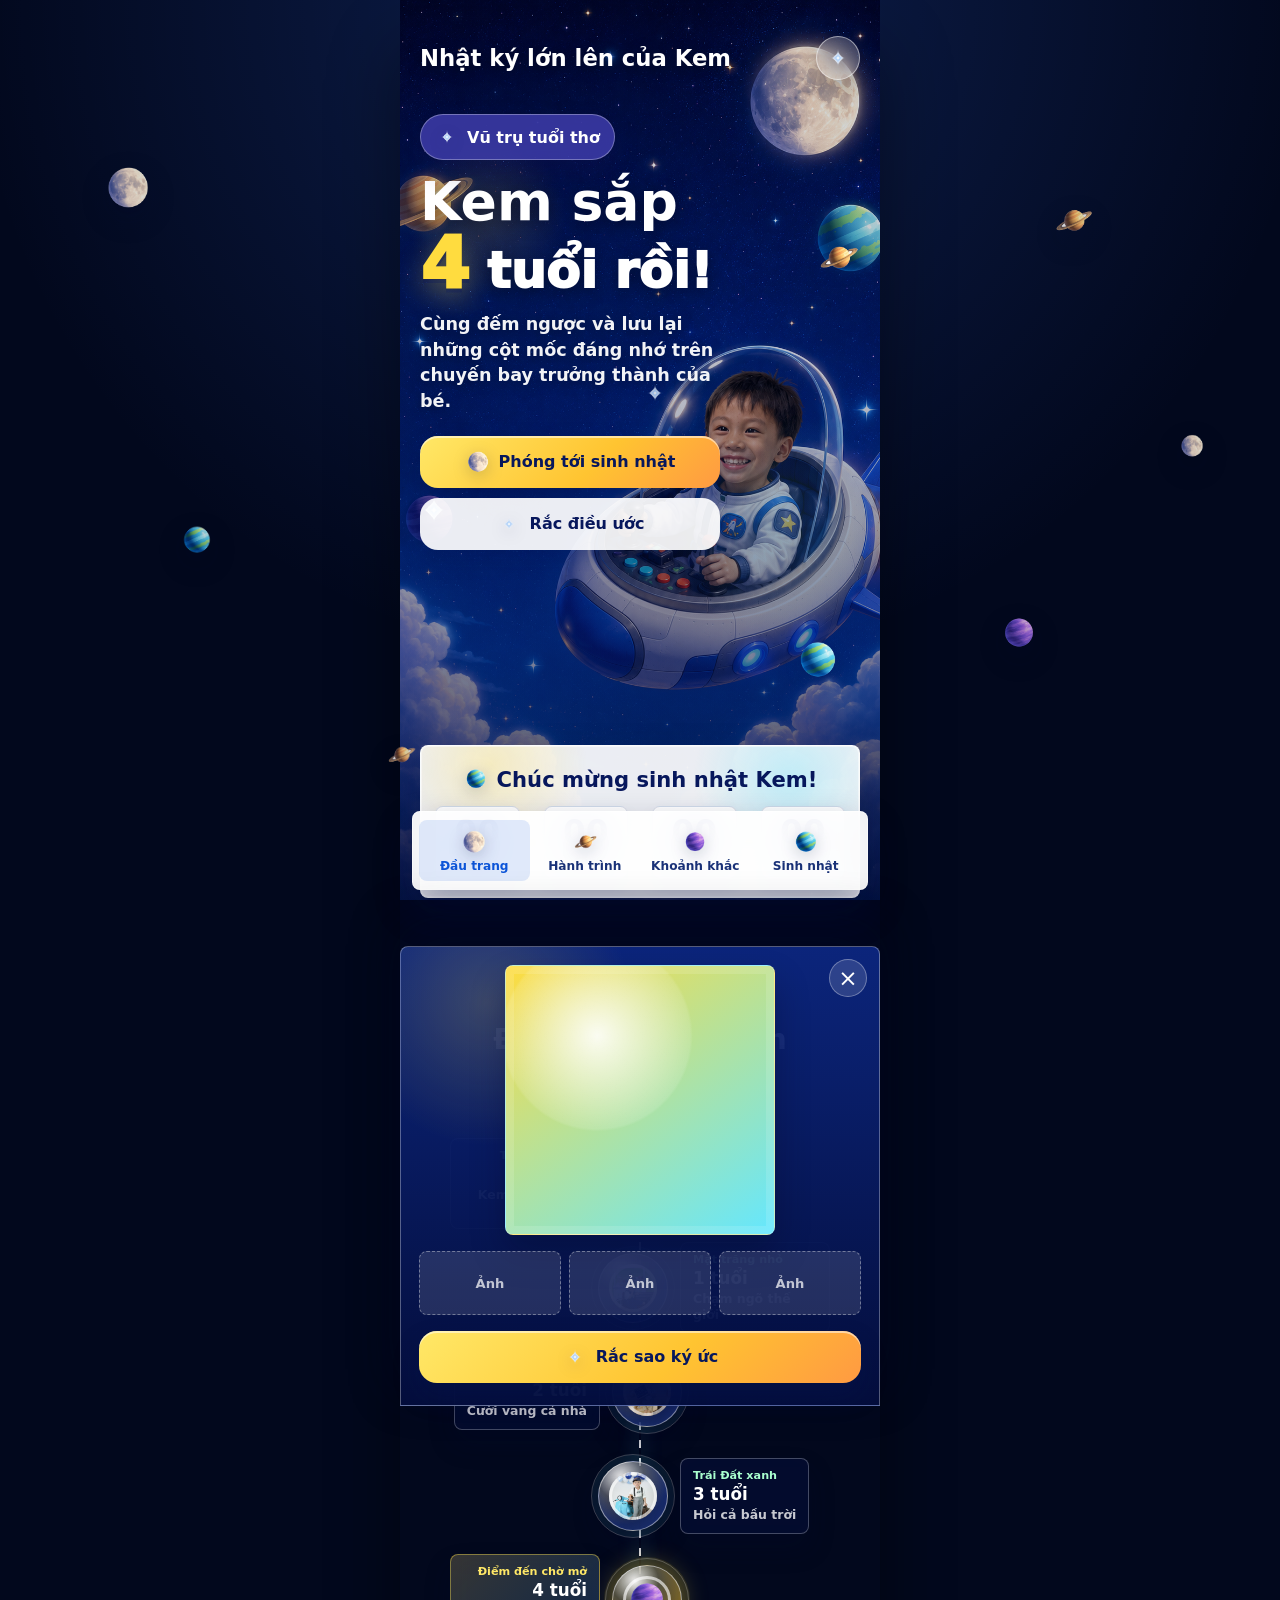
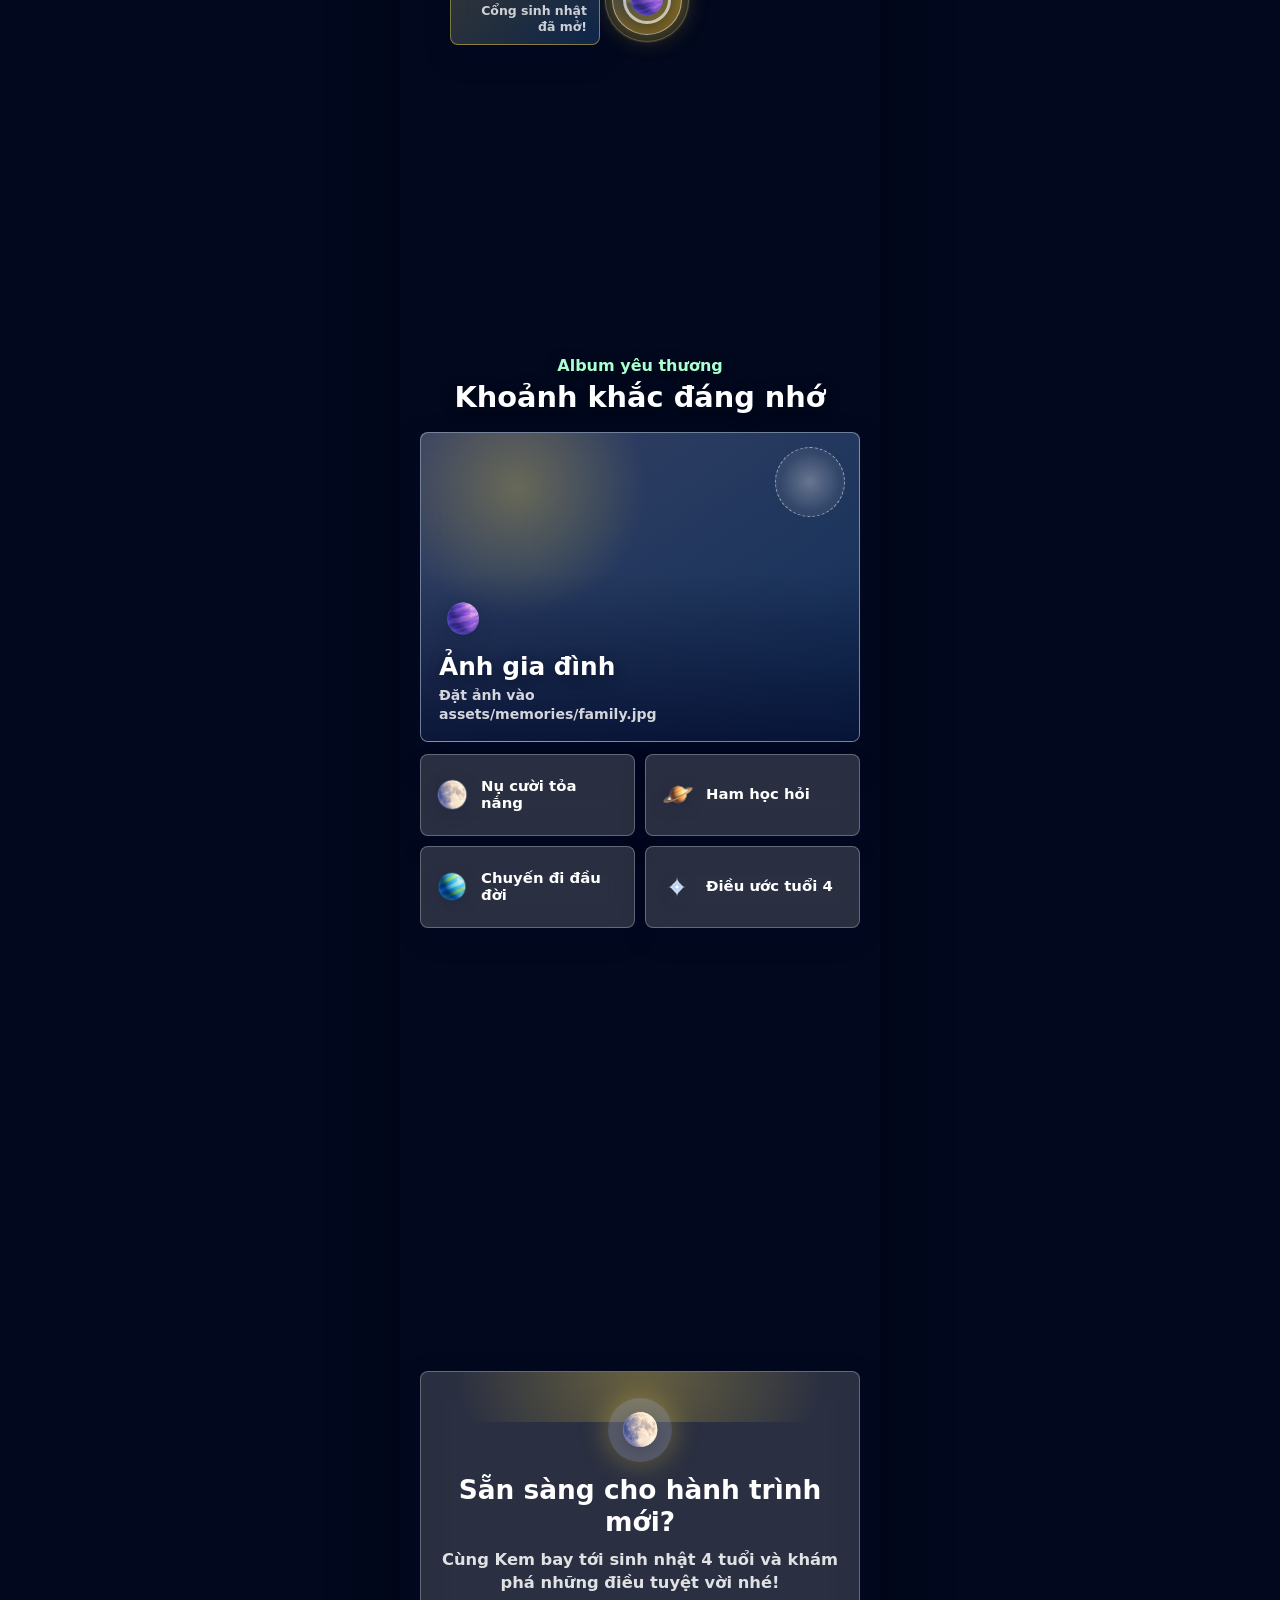
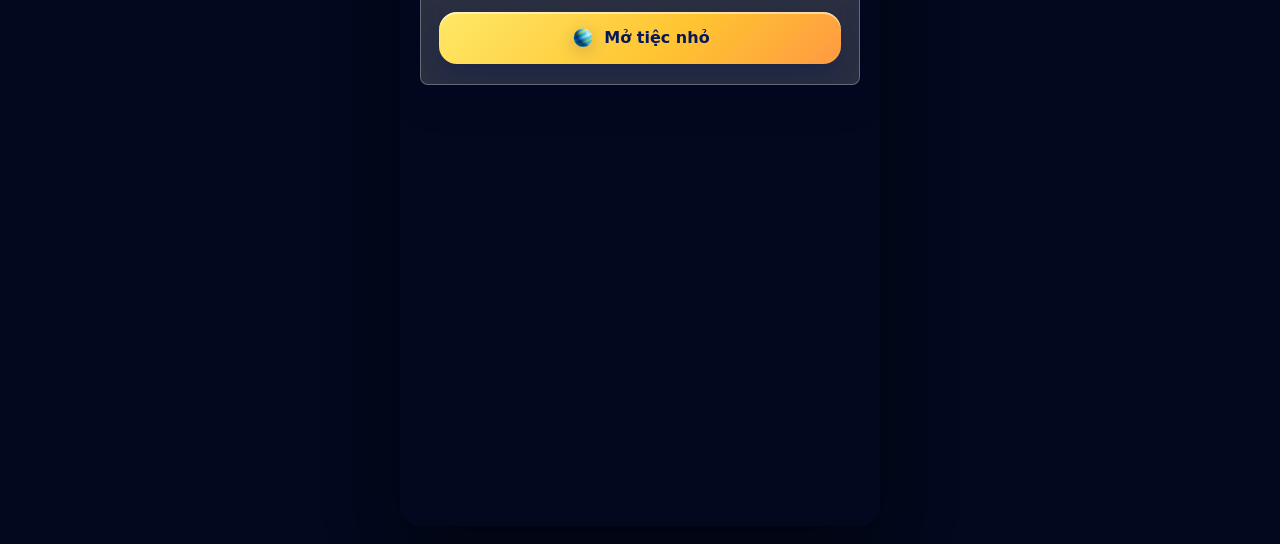
==== commit bb66290e: "Add files via upload" ====
--- a/index.html
+++ b/index.html
@@ -2,145 +2,235 @@
 <html lang="vi">
   <head>
     <meta charset="utf-8" />
-    <meta name="viewport" content="width=device-width, initial-scale=1" />
-    <title>Khu vườn trưởng thành của Kem</title>
-    <meta
-      name="description"
-      content="Khu vườn lưu giữ hành trình trưởng thành của bé từ ngày chào đời đến sinh nhật 4 tuổi."
-    />
-    <link rel="stylesheet" href="./styles.css" />
+    <meta name="viewport" content="width=device-width, initial-scale=1, viewport-fit=cover" />
+    <meta name="theme-color" content="#06185a" />
+    <title>Sinh nhật Kem 4 tuổi</title>
+    <link rel="stylesheet" href="styles.css" />
   </head>
   <body>
-    <div class="page">
-      <section class="welcome-screen" id="welcome" aria-label="Chào mừng đến khu vườn của Kem">
-        <div class="welcome-glow" aria-hidden="true">
-          <span></span><span></span><span></span>
-        </div>
-        <div class="welcome-visual" aria-hidden="true">
-          <img src="./assets/photos/photo-03082025.jpg" alt="" />
-        </div>
-        <div class="welcome-copy">
-          <p>03/08/2022 - 03/08/2026</p>
-          <h1>Khu vườn trưởng thành của Kem</h1>
-          <span>Tình yêu của cha mẹ lớn lên cùng từng nụ cười của con.</span>
-          <a href="#top">Bắt đầu hành trình</a>
-        </div>
-      </section>
-
-      <header class="hero" id="top">
-        <div class="sky-shapes" aria-hidden="true">
-          <span class="sun"></span>
-          <span class="cloud cloud-a"></span>
-          <span class="cloud cloud-b"></span>
-          <span class="cloud cloud-c"></span>
-          <span class="petal petal-a"></span>
-          <span class="petal petal-b"></span>
-          <span class="petal petal-c"></span>
-          <span class="butterfly butterfly-a"></span>
-          <span class="butterfly butterfly-b"></span>
-        </div>
-
-        <div class="hero-inner">
-          <div class="hero-copy">
-            <p class="eyebrow">03/08/2022 - 03/08/2026</p>
-            <h1>
-              <span>Khu vườn</span>
-              <span>trưởng thành</span>
-              <span>của Kem</span>
-            </h1>
-            <p class="hero-text">
-              Một khu vườn nhỏ lưu lại từng nụ cười, từng bước lớn lên và những mùa sinh nhật thật rực rỡ của bé.
-            </p>
-          </div>
-
-          <div class="hero-memory" aria-label="Hai khoảnh khắc nổi bật">
-            <article class="memory-card memory-card-start">
-              <img src="./assets/photos/photo-03082022.jpg" alt="Bé lúc mới sinh" />
-              <div>
-                <span>Khởi đầu</span>
-                <strong>03/08/2022</strong>
-              </div>
-            </article>
-            <article class="memory-card memory-card-now">
-              <img src="./assets/photos/photo-03022026.jpg" alt="Bé ở mốc 3 tuổi 6 tháng" />
-              <div>
-                <span>Đang lớn lên</span>
-                <strong>03/02/2026</strong>
-              </div>
-            </article>
-          </div>
-
-          <aside class="countdown-panel birthday-countdown" aria-labelledby="countdown-title">
-            <div class="party-sparkles" aria-hidden="true">
-              <span></span><span></span><span></span><span></span><span></span>
-            </div>
-            <div class="party-bunting" aria-hidden="true">
-              <span></span><span></span><span></span><span></span><span></span>
-            </div>
-            <span class="mini-label">Sắp tới</span>
-            <h2 id="countdown-title">Sinh nhật 4 tuổi</h2>
-            <p>03/08/2026</p>
-            <div class="countdown-grid" data-countdown="2026-08-03T00:00:00+07:00">
-              <span><b data-days>0</b><small>ngày</small></span>
-              <span><b data-hours>0</b><small>giờ</small></span>
-              <span><b data-minutes>0</b><small>phút</small></span>
-            </div>
-            <div class="party-cake" aria-hidden="true">
-              <span class="cake-flame"></span>
-              <span class="cake-candle"></span>
-              <span class="cake-top"></span>
-              <span class="cake-base"></span>
-            </div>
-          </aside>
-        </div>
-      </header>
-
-      <main>
-        <section class="timeline-section" id="timeline" aria-labelledby="timeline-title">
-          <div class="section-heading">
-            <h2 id="timeline-title">Tình yêu của cha mẹ thật vui khi thấy con trưởng thành từng ngày</h2>
-          </div>
-
-          <div class="timeline-garden" id="timelineGarden" aria-live="polite"></div>
-          <div class="garden-rail" aria-hidden="true">
-            <span></span><span></span><span></span><span></span><span></span>
+    <main class="app" aria-label="Trang mừng sinh nhật bé Kem">
+      <div class="space-bg" aria-hidden="true"></div>
+      <div class="twinkle-field" aria-hidden="true"></div>
+      <div class="ambient-planets" id="ambientPlanets" aria-hidden="true"></div>
+      <canvas class="confetti-canvas" id="confettiCanvas" aria-hidden="true"></canvas>
+
+      <section class="screen hero" id="home" data-nav="Đầu trang">
+        <header class="topbar">
+          <p class="brand">Nhật ký lớn lên của Kem</p>
+          <button class="magic-toggle" id="magicToggle" type="button" aria-label="Bật thêm lấp lánh" aria-pressed="false">
+            <span class="soft-icon icon-sparkle" aria-hidden="true"></span>
+          </button>
+        </header>
+
+        <div class="hero-copy">
+          <p class="badge"><span class="soft-icon icon-star" aria-hidden="true"></span> Vũ trụ tuổi thơ</p>
+          <h1>
+            <span>Kem sắp</span>
+            <strong><b>4</b> tuổi rồi!</strong>
+          </h1>
+          <p class="intro">
+            Cùng đếm ngược và lưu lại những cột mốc đáng nhớ trên chuyến bay trưởng thành của bé.
+          </p>
+        </div>
+
+        <div class="quick-actions" aria-label="Hành động nhanh">
+          <button class="btn btn-primary" id="launchBtn" type="button">
+            <span class="soft-icon icon-rocket" aria-hidden="true"></span>
+            Phóng tới sinh nhật
+          </button>
+          <button class="btn btn-soft" id="wishBtn" type="button">
+            <span class="soft-icon icon-wish" aria-hidden="true"></span>
+            Rắc điều ước
+          </button>
+        </div>
+
+        <div class="hero-filler" aria-hidden="true"></div>
+
+        <section class="countdown-card" aria-labelledby="countdownTitle">
+          <div class="countdown-comets" aria-hidden="true">
+            <span></span>
+            <span></span>
+            <span></span>
+          </div>
+          <h2 id="countdownTitle">
+            <span class="soft-icon icon-star" aria-hidden="true"></span>
+            Đếm ngược đến sinh nhật
+            <span class="soft-icon icon-sparkle" aria-hidden="true"></span>
+          </h2>
+          <div class="countdown-grid" id="countdown" aria-live="polite">
+            <div class="time-box">
+              <strong data-unit="days">00</strong>
+              <span>Ngày</span>
+            </div>
+            <div class="dot" aria-hidden="true"></div>
+            <div class="time-box">
+              <strong data-unit="hours">00</strong>
+              <span>Giờ</span>
+            </div>
+            <div class="dot" aria-hidden="true"></div>
+            <div class="time-box">
+              <strong data-unit="minutes">00</strong>
+              <span>Phút</span>
+            </div>
+            <div class="dot" aria-hidden="true"></div>
+            <div class="time-box">
+              <strong data-unit="seconds">00</strong>
+              <span>Giây</span>
+            </div>
           </div>
         </section>
 
-      </main>
-
-      <footer class="footer">
-        <p>Khu vườn trưởng thành của Kem</p>
-        <a href="#top">Về đầu trang</a>
-      </footer>
-    </div>
-
-    <div class="scroll-guide" aria-hidden="true">
-      <span class="scroll-guide-icon"></span>
-      <span>Kéo xuống để xem tiếp</span>
-    </div>
-
-    <div class="modal" id="memoryModal" aria-hidden="true">
-      <div class="modal-backdrop" data-close-modal></div>
-      <article class="modal-card" role="dialog" aria-modal="true" aria-labelledby="modalTitle">
-        <button class="modal-close" type="button" aria-label="Đóng" data-close-modal></button>
-        <div class="modal-media">
-          <img id="modalImage" alt="" />
-          <div class="modal-placeholder" id="modalPlaceholder">Chờ ảnh bé</div>
-        </div>
-        <div class="modal-content">
-          <p class="eyebrow" id="modalDate"></p>
-          <h2 id="modalTitle"></h2>
-          <p id="modalNote"></p>
-          <div class="video-slot" id="videoSlot"></div>
-          <div class="modal-nav">
-            <button type="button" data-prev>Trước</button>
-            <button type="button" data-next>Tiếp</button>
-          </div>
-        </div>
-      </article>
-    </div>
-
-    <script src="./app.js"></script>
+        <div class="floating-goodies" aria-hidden="true">
+          <span class="floaty floaty-one soft-icon icon-balloon"></span>
+          <span class="floaty floaty-two soft-icon icon-star"></span>
+          <span class="floaty floaty-three soft-icon icon-cake"></span>
+        </div>
+      </section>
+
+      <section class="screen journey" id="journey" data-nav="Hành trình">
+        <div class="section-kicker">Bản đồ ký ức của Kem</div>
+        <h2 class="section-title">Đường bay lớn lên</h2>
+        <p class="journey-lead">Chạm vào từng trạm để mở album nhỏ của bé.</p>
+        <ol class="flight-map" aria-label="Các mốc lớn lên của Kem">
+          <li class="flight-stop is-left">
+            <button class="memory-orb" type="button" data-memory="birth" aria-label="Mở ký ức Chào đời">
+              <span class="orb-photo" aria-hidden="true"></span>
+            </button>
+            <div class="flight-copy">
+              <span>Trạm đầu tiên</span>
+              <strong>Chào đời</strong>
+              <small>Kem đáp xuống Trái Đất</small>
+            </div>
+          </li>
+          <li class="flight-stop is-right">
+            <button class="memory-orb" type="button" data-memory="one" aria-label="Mở ký ức 1 tuổi">
+              <span class="orb-photo" aria-hidden="true"></span>
+            </button>
+            <div class="flight-copy">
+              <span>Mặt trăng nhỏ</span>
+              <strong>1 tuổi</strong>
+              <small>Chạm ngõ thế giới</small>
+            </div>
+          </li>
+          <li class="flight-stop is-left">
+            <button class="memory-orb" type="button" data-memory="two" aria-label="Mở ký ức 2 tuổi">
+              <span class="orb-photo" aria-hidden="true"></span>
+            </button>
+            <div class="flight-copy">
+              <span>Hành tinh cam</span>
+              <strong>2 tuổi</strong>
+              <small>Cười vang cả nhà</small>
+            </div>
+          </li>
+          <li class="flight-stop is-right">
+            <button class="memory-orb" type="button" data-memory="three" aria-label="Mở ký ức 3 tuổi">
+              <span class="orb-photo" aria-hidden="true"></span>
+            </button>
+            <div class="flight-copy">
+              <span>Trái Đất xanh</span>
+              <strong>3 tuổi</strong>
+              <small>Hỏi cả bầu trời</small>
+            </div>
+          </li>
+          <li class="flight-stop is-left is-future">
+            <button class="memory-orb gift-orb" type="button" data-memory="four" aria-label="Mở cổng sinh nhật 4 tuổi">
+              <span class="orb-photo" aria-hidden="true"></span>
+            </button>
+            <div class="flight-copy">
+              <span>Điểm đến chờ mở</span>
+              <strong>4 tuổi</strong>
+              <small id="journeyCountdown">Sắp tới sinh nhật rồi</small>
+            </div>
+          </li>
+        </ol>
+      </section>
+
+      <section class="screen moments" id="moments" data-nav="Khoảnh khắc">
+        <div class="section-kicker">Album yêu thương</div>
+        <h2 class="section-title">Khoảnh khắc đáng nhớ</h2>
+        <div class="family-album">
+          <button class="family-photo" id="familyPhoto" type="button" aria-label="Mở ảnh gia đình">
+            <span class="soft-icon icon-photo" aria-hidden="true"></span>
+            <strong>Ảnh gia đình</strong>
+            <small>Đặt ảnh vào assets/memories/family.jpg</small>
+          </button>
+          <div class="memory-notes" aria-label="Những khoảnh khắc nhỏ">
+            <article class="memory-note">
+              <span class="soft-icon icon-smile" aria-hidden="true"></span>
+              <strong>Nụ cười tỏa nắng</strong>
+            </article>
+            <article class="memory-note">
+              <span class="soft-icon icon-puzzle" aria-hidden="true"></span>
+              <strong>Ham học hỏi</strong>
+            </article>
+            <article class="memory-note">
+              <span class="soft-icon icon-sun" aria-hidden="true"></span>
+              <strong>Chuyến đi đầu đời</strong>
+            </article>
+            <article class="memory-note">
+              <span class="soft-icon icon-gift" aria-hidden="true"></span>
+              <strong>Điều ước tuổi 4</strong>
+            </article>
+          </div>
+        </div>
+      </section>
+
+      <section class="screen birthday" id="birthday" data-nav="Sinh nhật">
+        <div class="birthday-card">
+          <span class="rocket-badge" aria-hidden="true">
+            <span class="soft-icon icon-rocket"></span>
+          </span>
+          <h2>Sẵn sàng cho hành trình mới?</h2>
+          <p>Cùng Kem bay tới sinh nhật 4 tuổi và khám phá những điều tuyệt vời nhé!</p>
+          <button class="btn btn-party" id="partyBtn" type="button">
+            <span class="soft-icon icon-cake" aria-hidden="true"></span>
+            Mở tiệc nhỏ
+          </button>
+        </div>
+      </section>
+
+      <nav class="bottom-nav" aria-label="Điều hướng trang">
+        <a href="#home" class="active">
+          <span class="soft-icon icon-home" aria-hidden="true"></span>
+          Đầu trang
+        </a>
+        <a href="#journey">
+          <span class="soft-icon icon-planet" aria-hidden="true"></span>
+          Hành trình
+        </a>
+        <a href="#moments">
+          <span class="soft-icon icon-photo" aria-hidden="true"></span>
+          Khoảnh khắc
+        </a>
+        <a href="#birthday">
+          <span class="soft-icon icon-cake" aria-hidden="true"></span>
+          Sinh nhật
+        </a>
+      </nav>
+
+      <div class="memory-drawer" id="memoryDrawer" hidden>
+        <button class="drawer-backdrop" type="button" aria-label="Đóng album ký ức"></button>
+        <section class="drawer-panel" role="dialog" aria-modal="true" aria-labelledby="drawerTitle">
+          <button class="drawer-close" id="drawerClose" type="button" aria-label="Đóng album">×</button>
+          <div class="drawer-photo" id="drawerPhoto" aria-hidden="true"></div>
+          <p class="drawer-eyebrow" id="drawerEyebrow"></p>
+          <h2 id="drawerTitle"></h2>
+          <p id="drawerText"></p>
+          <div class="drawer-strip" aria-label="Các khung hình gợi ý">
+            <span></span>
+            <span></span>
+            <span></span>
+          </div>
+          <button class="btn btn-primary drawer-action" id="drawerAction" type="button">
+            <span class="soft-icon icon-sparkle" aria-hidden="true"></span>
+            <span class="action-label">Rắc sao ký ức</span>
+          </button>
+        </section>
+      </div>
+
+      <div class="toast" id="toast" role="status" aria-live="polite"></div>
+    </main>
+
+    <script src="app.js"></script>
   </body>
 </html>
--- a/styles.css
+++ b/styles.css
@@ -1,26 +1,14 @@
 :root {
-  --sky: #85d7ff;
-  --sun: #ffd65f;
-  --grass: #58c77b;
-  --grass-dark: #2e9c65;
-  --leaf: #3f9b5d;
-  --mint: #bdf2d4;
-  --cream: #fff8df;
-  --paper: #fffdf5;
-  --ink: #3f4858;
-  --muted: #756d62;
-  --pink: #ff75a0;
-  --coral: #ff7b64;
-  --orange: #ffb452;
-  --yellow: #ffdc4f;
-  --blue: #63c9f4;
-  --purple: #a98af0;
-  --green: #55cf89;
-  --shadow: 0 18px 48px rgba(49, 96, 67, 0.2);
-  --radius: 8px;
-  --max: 1120px;
-  --display-font: "Segoe UI Rounded", "Comic Sans MS", "Trebuchet MS", sans-serif;
-  --body-font: "Segoe UI", "Trebuchet MS", Arial, sans-serif;
+  --ink: #ffffff;
+  --navy: #07175c;
+  --blue: #0d55d8;
+  --cyan: #64e7ff;
+  --sun: #ffdc3f;
+  --coral: #ff7a59;
+  --mint: #a9ffcf;
+  --card: rgba(255, 255, 255, 0.9);
+  --glass: rgba(7, 18, 76, 0.42);
+  --line: rgba(255, 255, 255, 0.28);
 }
 
 * {
@@ -32,287 +20,182 @@
 }
 
 body {
+  min-height: 100dvh;
   margin: 0;
-  min-width: 320px;
+  display: flex;
+  justify-content: center;
+  background:
+    radial-gradient(circle at top, rgba(56, 116, 255, 0.22), transparent 42rem),
+    #02081d;
   color: var(--ink);
-  font-family: var(--body-font);
+  font-family: "Segoe UI", system-ui, -apple-system, BlinkMacSystemFont, sans-serif;
+}
+
+button,
+a {
+  -webkit-tap-highlight-color: transparent;
+}
+
+button {
+  font: inherit;
+}
+
+.app {
+  position: relative;
+  width: min(100%, 480px);
+  min-height: 100dvh;
+  isolation: isolate;
+  overflow-x: clip;
+  padding-bottom: 108px;
+}
+
+.space-bg {
+  position: fixed;
+  inset-block: 0;
+  left: 50%;
+  z-index: -3;
+  width: min(100vw, 480px);
+  transform: translateX(-50%);
+  background-image:
+    linear-gradient(180deg, rgba(4, 11, 40, 0.12) 0%, rgba(4, 13, 62, 0.05) 38%, rgba(6, 30, 109, 0.3) 72%, rgba(2, 9, 39, 0.62) 100%),
+    url("assets/kem-space-bg.png");
+  background-position: center top;
+  background-size: cover;
+  background-repeat: no-repeat;
+}
+
+.space-bg::after {
+  position: absolute;
+  inset: 0;
+  content: "";
   background:
-    radial-gradient(circle at 9% 19%, rgba(255, 255, 255, 0.62) 0 4.2rem, transparent 4.4rem),
-    radial-gradient(circle at 93% 21%, rgba(255, 255, 255, 0.52) 0 3.4rem, transparent 3.6rem),
-    radial-gradient(circle at 78% 4%, rgba(255, 214, 95, 0.56), transparent 16rem),
-    linear-gradient(180deg, var(--sky) 0 38%, #fff1ba 52%, var(--grass) 52% 100%);
-}
-
-body::before {
-  content: "";
+    radial-gradient(circle at 18% 24%, rgba(255, 220, 63, 0.15), transparent 5rem),
+    radial-gradient(circle at 78% 58%, rgba(100, 231, 255, 0.15), transparent 7rem),
+    linear-gradient(180deg, rgba(3, 6, 32, 0.03), rgba(3, 8, 37, 0.42));
+}
+
+.twinkle-field {
   position: fixed;
   inset: 0;
+  z-index: -1;
   pointer-events: none;
-  background-image:
-    radial-gradient(circle, rgba(255, 255, 255, 0.5) 0 2px, transparent 3px),
-    radial-gradient(circle, rgba(255, 132, 122, 0.55) 0 3px, transparent 4px);
-  background-size: 88px 96px, 143px 137px;
-  opacity: 0.42;
-}
-
-img {
+  overflow: hidden;
+}
+
+.twinkle-field span {
+  position: absolute;
+  width: 4px;
+  height: 4px;
+  border-radius: 999px;
+  background: white;
+  box-shadow: 0 0 14px 4px rgba(121, 226, 255, 0.72);
+  opacity: 0;
+  animation: twinkle var(--speed) ease-in-out infinite;
+  animation-delay: var(--delay);
+}
+
+.ambient-planets {
+  position: fixed;
+  inset: 0;
+  z-index: -1;
+  pointer-events: none;
+  overflow: hidden;
+}
+
+.ambient-planet {
+  position: absolute;
   display: block;
-  max-width: 100%;
-}
-
-a {
-  color: inherit;
-  text-decoration: none;
-}
-
-button {
-  font: inherit;
+  border-radius: 50%;
+  background-position: center;
+  background-repeat: no-repeat;
+  background-size: contain;
+  filter: drop-shadow(0 10px 16px rgba(0, 8, 42, 0.26));
+  opacity: 0.86;
+  animation: planetDrift var(--float-duration) ease-in-out infinite;
+  animation-delay: var(--float-delay);
+}
+
+.confetti-canvas {
+  position: fixed;
+  inset: 0;
+  z-index: 30;
+  width: 100vw;
+  height: 100dvh;
+  pointer-events: none;
+}
+
+.screen {
+  position: relative;
+  z-index: 1;
+  min-height: 100dvh;
+  padding: 20px;
+}
+
+.hero {
+  display: flex;
+  flex-direction: column;
+  padding-top: max(18px, env(safe-area-inset-top));
+}
+
+.topbar {
+  display: flex;
+  align-items: center;
+  justify-content: space-between;
+  gap: 12px;
+}
+
+.brand {
+  margin: 0;
+  color: #ffffff;
+  font-size: 1.42rem;
+  font-weight: 900;
+  line-height: 1.15;
+  text-shadow: 0 3px 14px rgba(0, 0, 0, 0.42);
+}
+
+.magic-toggle {
+  display: grid;
+  width: 44px;
+  height: 44px;
+  flex: 0 0 auto;
+  place-items: center;
+  border: 1px solid rgba(255, 255, 255, 0.5);
+  border-radius: 50%;
+  background: rgba(255, 255, 255, 0.14);
+  color: #ffffff;
   cursor: pointer;
-}
-
-.page {
-  position: relative;
-  overflow: hidden;
-}
-
-.welcome-screen {
-  position: relative;
-  min-height: 100svh;
-  display: grid;
-  align-items: end;
-  padding: 24px 18px 34px;
-  overflow: hidden;
-  isolation: isolate;
-  background:
-    radial-gradient(circle at 50% 8%, rgba(255,255,255,.96) 0 7rem, transparent 7.2rem),
-    radial-gradient(circle at 18% 26%, rgba(255,117,160,.25), transparent 11rem),
-    radial-gradient(circle at 82% 30%, rgba(99,201,244,.24), transparent 12rem),
-    linear-gradient(180deg, #f8fbff 0%, #f3fff5 72%, #eaffd6 100%);
-}
-
-.welcome-screen::before {
-  content: "";
-  position: absolute;
-  z-index: -1;
-  inset: 0;
-  background:
-    linear-gradient(180deg, transparent 0 64%, rgba(255,255,255,.82) 82% 100%),
-    radial-gradient(circle, rgba(255, 117, 160, 0.42) 0 3px, transparent 4px),
-    radial-gradient(circle, rgba(99, 201, 244, 0.38) 0 3px, transparent 4px);
-  background-size: auto, 98px 126px, 132px 118px;
-  animation: welcomeSparkle 8s linear infinite;
-}
-
-.welcome-glow span {
-  position: absolute;
-  border-radius: 50%;
-  filter: blur(1px);
-  opacity: 0.72;
-  animation: orbitFloat 7s ease-in-out infinite;
-}
-
-.welcome-glow span:nth-child(1) {
-  top: 8%;
-  left: 8%;
-  width: 94px;
-  height: 94px;
-  background: rgba(255, 220, 79, 0.58);
-}
-
-.welcome-glow span:nth-child(2) {
-  top: 20%;
-  right: 7%;
-  width: 120px;
-  height: 120px;
-  background: rgba(99, 201, 244, 0.42);
-  animation-delay: -2s;
-}
-
-.welcome-glow span:nth-child(3) {
-  bottom: 25%;
-  left: 13%;
-  width: 76px;
-  height: 76px;
-  background: rgba(255, 117, 160, 0.42);
-  animation-delay: -4s;
-}
-
-.welcome-visual {
-  position: absolute;
-  z-index: -1;
-  inset: 64px 0 210px;
-  display: grid;
-  place-items: center;
-  pointer-events: none;
-}
-
-.welcome-visual::before {
-  content: "";
-  position: absolute;
-  width: min(78vw, 420px);
-  aspect-ratio: 1;
-  border-radius: 50%;
-  background:
-    radial-gradient(circle, rgba(255,255,255,.9), rgba(255,255,255,.1) 62%, transparent 63%);
-  box-shadow: 0 28px 90px rgba(77, 130, 95, 0.22);
-  animation: softPulse 4s ease-in-out infinite;
-}
-
-.welcome-visual img {
-  position: relative;
-  width: min(82vw, 440px);
-  max-height: 66svh;
-  object-fit: contain;
-  object-position: center bottom;
-  filter: drop-shadow(0 30px 44px rgba(43, 86, 60, 0.22));
-  animation: welcomePhoto 6s ease-in-out infinite;
-}
-
-.welcome-copy {
-  position: relative;
-  z-index: 2;
-  display: grid;
-  justify-items: center;
-  gap: 10px;
-  width: min(100%, 680px);
-  margin: 0 auto;
-  text-align: center;
-  animation: welcomeCopyIn 0.9s ease both;
-}
-
-.welcome-copy p {
-  margin: 0;
-  color: #467a54;
-  font-size: 13px;
-  font-weight: 900;
-  letter-spacing: .12em;
-  text-transform: uppercase;
-}
-
-.welcome-copy h1 {
-  margin: 0;
-  color: #1f1f22;
-  font-family: var(--display-font);
-  font-size: clamp(39px, 10vw, 78px);
-  line-height: 0.98;
-  text-shadow: 0 3px 0 rgba(255,255,255,.78);
-}
-
-.welcome-copy span {
-  color: #3c5361;
-  font-size: clamp(16px, 4.4vw, 21px);
-  line-height: 1.35;
-}
-
-.welcome-copy a {
-  min-height: 42px;
+  box-shadow: 0 10px 24px rgba(0, 0, 0, 0.25);
+  backdrop-filter: blur(14px);
+}
+
+.magic-toggle .soft-icon {
+  width: 30px;
+  height: 30px;
+}
+
+.hero-copy {
+  max-width: 330px;
+  margin-top: 34px;
+}
+
+.badge {
   display: inline-flex;
   align-items: center;
-  justify-content: center;
-  margin-top: 6px;
-  border: 1px solid rgba(28, 39, 43, 0.72);
+  gap: 8px;
+  margin: 0 0 16px;
+  padding: 10px 14px;
+  border: 1px solid rgba(255, 255, 255, 0.32);
   border-radius: 999px;
-  padding: 0 18px;
-  background: rgba(255,255,255,.52);
-  color: #1f2b2f;
-  font-weight: 900;
+  background: rgba(74, 71, 192, 0.7);
+  color: #ffffff;
+  font-weight: 800;
+  box-shadow: 0 12px 24px rgba(18, 17, 85, 0.26);
   backdrop-filter: blur(10px);
-  box-shadow: 0 18px 44px rgba(58, 100, 76, 0.18);
-}
-
-.topbar {
-  position: relative;
-  z-index: 4;
-  width: min(calc(100% - 32px), var(--max));
-  min-height: 52px;
-  display: flex;
-  align-items: center;
-  justify-content: center;
-  gap: 10px;
-  margin: 14px auto 0;
-  padding: 8px;
-  border: 2px solid rgba(255, 255, 255, 0.76);
-  border-radius: 999px;
-  background: rgba(255, 255, 255, 0.44);
-  backdrop-filter: blur(12px);
-  box-shadow: 0 12px 34px rgba(74, 122, 91, 0.12);
-}
-
-.topbar a,
-.primary-link,
-.soft-link,
-.modal-nav button {
-  min-height: 36px;
-  display: inline-flex;
-  align-items: center;
-  justify-content: center;
-  border: 0;
-  border-radius: 999px;
-  padding: 0 16px;
-  font-weight: 800;
-  white-space: nowrap;
-}
-
-.topbar a:first-child,
-.primary-link {
-  background: linear-gradient(135deg, var(--pink), #ff986d);
-  color: white;
-}
-
-.topbar a:last-child,
-.soft-link {
-  background: var(--cream);
-  color: #6a5631;
-}
-
-.hero {
-  position: relative;
-  min-height: 100svh;
-  padding: 1px 0 72px;
-  isolation: isolate;
-}
-
-.hero::after {
-  content: "";
-  position: absolute;
-  z-index: -1;
-  left: 50%;
-  bottom: -80px;
-  width: 150vw;
-  height: 45svh;
-  transform: translateX(-50%);
-  border-radius: 50% 50% 0 0;
-  background:
-    radial-gradient(circle at 16% 14%, #9ae278 0 7rem, transparent 7.2rem),
-    radial-gradient(circle at 72% 20%, #75d487 0 8rem, transparent 8.2rem),
-    linear-gradient(180deg, #8cdd74, var(--grass));
-}
-
-.hero-inner {
-  width: min(calc(100% - 32px), var(--max));
-  display: grid;
-  gap: 24px;
-  margin: 20px auto 0;
-}
-
-.hero-copy {
-  position: relative;
-  z-index: 2;
-  border: 3px solid rgba(255, 255, 255, 0.74);
-  border-radius: var(--radius);
-  padding: 22px 20px;
-  background: rgba(255, 255, 255, 0.48);
-  box-shadow: var(--shadow);
-  backdrop-filter: blur(10px);
-}
-
-.eyebrow {
-  margin: 0 0 10px;
-  color: #5a8b63;
-  font-size: 13px;
-  font-weight: 900;
-  letter-spacing: 0.08em;
-  text-transform: uppercase;
+}
+
+.badge .soft-icon {
+  width: 24px;
+  height: 24px;
 }
 
 h1,
@@ -323,586 +206,1236 @@
 
 h1 {
   margin-bottom: 14px;
-  color: #356f42;
-  font-family: var(--display-font);
-  font-size: clamp(38px, 11.2vw, 82px);
-  line-height: 0.97;
+  color: #ffffff;
+  font-size: 3.35rem;
+  line-height: 0.98;
+  text-shadow: 0 4px 16px rgba(0, 0, 0, 0.42);
+}
+
+h1 span,
+h1 strong {
+  display: block;
+}
+
+h1 strong {
+  font-size: 3.1rem;
+  font-weight: 950;
+}
+
+h1 b {
+  color: var(--sun);
+  font-size: 4.45rem;
+  font-weight: 950;
+  text-shadow: 0 4px 0 rgba(7, 23, 92, 0.28), 0 10px 28px rgba(255, 220, 63, 0.35);
+}
+
+.intro {
+  max-width: 300px;
+  margin-bottom: 0;
+  color: rgba(255, 255, 255, 0.95);
+  font-size: 1.1rem;
+  font-weight: 650;
+  line-height: 1.45;
+  text-shadow: 0 3px 12px rgba(0, 0, 0, 0.38);
+}
+
+.quick-actions {
+  display: grid;
+  gap: 10px;
+  width: min(100%, 300px);
+  margin-top: 22px;
+}
+
+.btn {
+  position: relative;
+  display: inline-flex;
+  min-height: 52px;
+  align-items: center;
+  justify-content: center;
+  gap: 8px;
+  border: 0;
+  border-radius: 18px;
+  padding: 12px 18px;
+  color: var(--navy);
+  font-weight: 900;
+  line-height: 1.1;
+  cursor: pointer;
+  transform: translateZ(0);
+}
+
+.btn .soft-icon {
+  width: 26px;
+  height: 26px;
+}
+
+.btn-primary,
+.btn-party {
+  background: linear-gradient(135deg, #ffe867, #ffc431 58%, #ff9a42);
+  box-shadow: 0 13px 26px rgba(4, 18, 77, 0.32), inset 0 2px 0 rgba(255, 255, 255, 0.52);
+}
+
+.btn-soft {
+  background: rgba(255, 255, 255, 0.92);
+  box-shadow: 0 10px 20px rgba(4, 18, 77, 0.22);
+}
+
+.btn:active {
+  transform: translateY(1px) scale(0.99);
+}
+
+.soft-icon {
+  position: relative;
+  display: inline-grid;
+  width: 28px;
+  height: 28px;
+  flex: 0 0 auto;
+  place-items: center;
+  border-radius: 50%;
+  background:
+    radial-gradient(circle at 32% 22%, rgba(255, 255, 255, 0.95), rgba(255, 255, 255, 0.28) 34%, transparent 36%),
+    linear-gradient(145deg, #ffe867, #ff9ecb);
+  box-shadow: inset 0 0 0 2px rgba(255, 255, 255, 0.58), 0 5px 12px rgba(0, 10, 55, 0.2);
+  vertical-align: middle;
+}
+
+.soft-icon::before,
+.soft-icon::after {
+  position: absolute;
+  content: "";
+}
+
+.icon-star::before,
+.icon-sparkle::before,
+.icon-wish::before {
+  width: 16px;
+  height: 16px;
+  background: #fff36d;
+  clip-path: polygon(50% 0, 62% 34%, 98% 36%, 69% 57%, 79% 92%, 50% 72%, 21% 92%, 31% 57%, 2% 36%, 38% 34%);
+  filter: drop-shadow(0 1px 0 rgba(120, 76, 10, 0.18));
+}
+
+.icon-sparkle {
+  background: linear-gradient(145deg, #d8fff2, #86d8ff);
+}
+
+.icon-sparkle::before {
+  background: #ffffff;
+  transform: scale(0.86) rotate(12deg);
+}
+
+.icon-wish {
+  background: linear-gradient(145deg, #f9ff9a, #a7f4ff);
+  animation: softWiggle 2.6s ease-in-out infinite;
+}
+
+.icon-wish::after {
+  right: 4px;
+  bottom: 5px;
+  width: 7px;
+  height: 7px;
+  border-radius: 50%;
+  background: #7b78ff;
+  box-shadow: -9px -7px 0 -2px #ff9ecb;
+}
+
+.icon-rocket {
+  background: linear-gradient(145deg, #bff8ff, #f8f0ff);
+}
+
+.icon-rocket::before {
+  width: 9px;
+  height: 20px;
+  border-radius: 9px 9px 4px 4px;
+  background: linear-gradient(#ffffff 0 28%, #5ac8ff 29% 68%, #4a7dff 69%);
+  transform: rotate(42deg);
+}
+
+.icon-rocket::after {
+  right: 4px;
+  bottom: 5px;
+  width: 9px;
+  height: 9px;
+  border-radius: 80% 10% 80% 50%;
+  background: #ffbd4a;
+  transform: rotate(22deg);
+}
+
+.icon-balloon {
+  background: linear-gradient(145deg, #ff9ecb, #ffdc3f);
+}
+
+.icon-balloon::before {
+  top: 5px;
+  width: 14px;
+  height: 16px;
+  border-radius: 50% 50% 46% 46%;
+  background: #ff6da8;
+}
+
+.icon-balloon::after {
+  bottom: 4px;
+  width: 1px;
+  height: 8px;
+  background: rgba(7, 23, 92, 0.5);
+}
+
+.icon-cake {
+  background: linear-gradient(145deg, #fff0a8, #ffb0c8);
+}
+
+.icon-cake::before {
+  bottom: 6px;
+  width: 18px;
+  height: 10px;
+  border-radius: 4px 4px 7px 7px;
+  background: linear-gradient(#fff6fb 0 35%, #ff8aa8 36%);
+}
+
+.icon-cake::after {
+  top: 5px;
+  width: 3px;
+  height: 10px;
+  border-radius: 3px;
+  background: #4a7dff;
+  box-shadow: 0 -4px 0 -1px #ffdc3f;
+}
+
+.icon-home::before {
+  bottom: 7px;
+  width: 16px;
+  height: 13px;
+  border-radius: 4px;
+  background: #ffffff;
+}
+
+.icon-home::after {
+  top: 5px;
+  width: 15px;
+  height: 15px;
+  border-radius: 4px;
+  background: #ff9ecb;
+  transform: rotate(45deg);
+}
+
+.icon-planet {
+  background: linear-gradient(145deg, #bff8ff, #d5c7ff);
+}
+
+.icon-planet::before {
+  width: 15px;
+  height: 15px;
+  border-radius: 50%;
+  background: linear-gradient(135deg, #ffdc3f, #ff8b5b);
+}
+
+.icon-planet::after {
+  width: 24px;
+  height: 8px;
+  border: 2px solid rgba(255, 255, 255, 0.9);
+  border-radius: 50%;
+  transform: rotate(-22deg);
+}
+
+.icon-photo::before {
+  width: 18px;
+  height: 15px;
+  border-radius: 4px;
+  background:
+    radial-gradient(circle at 74% 28%, #ffdc3f 0 2px, transparent 3px),
+    linear-gradient(135deg, transparent 55%, #a9ffcf 56%),
+    linear-gradient(45deg, #7fc7ff 45%, #ffffff 46%);
+  box-shadow: inset 0 0 0 2px #ffffff;
+}
+
+.icon-smile::before {
+  width: 17px;
+  height: 17px;
+  border-radius: 50%;
+  background: #ffdc3f;
+}
+
+.icon-smile::after {
+  top: 13px;
+  width: 9px;
+  height: 5px;
+  border-bottom: 2px solid #07175c;
+  border-radius: 50%;
+}
+
+.icon-puzzle::before {
+  width: 16px;
+  height: 16px;
+  border-radius: 5px;
+  background: #a9ffcf;
+  box-shadow: 6px -5px 0 -2px #64e7ff;
+  transform: rotate(8deg);
+}
+
+.icon-sun::before {
+  width: 16px;
+  height: 16px;
+  border-radius: 50%;
+  background: #ffdc3f;
+  box-shadow: 0 0 0 4px rgba(255, 220, 63, 0.32);
+}
+
+.icon-gift::before {
+  bottom: 6px;
+  width: 17px;
+  height: 14px;
+  border-radius: 4px;
+  background:
+    linear-gradient(90deg, transparent 41%, #ffffff 42% 58%, transparent 59%),
+    linear-gradient(#ff8aa8, #ff6d8f);
+}
+
+.icon-gift::after {
+  top: 6px;
+  width: 18px;
+  height: 7px;
+  border-radius: 8px 8px 3px 3px;
+  background: #ffdc3f;
+}
+
+.hero-filler {
+  flex: 1 1 auto;
+  min-height: 92px;
+}
+
+.countdown-card {
+  position: relative;
+  width: 100%;
+  margin: 0 auto;
+  overflow: hidden;
+  border: 1px solid rgba(255, 255, 255, 0.76);
+  border-radius: 8px;
+  padding: 20px 14px 18px;
+  background:
+    radial-gradient(circle at 16% 12%, rgba(255, 220, 63, 0.28), transparent 6rem),
+    radial-gradient(circle at 84% 22%, rgba(100, 231, 255, 0.32), transparent 6rem),
+    rgba(255, 255, 255, 0.92);
+  color: var(--navy);
+  box-shadow: 0 16px 36px rgba(0, 10, 55, 0.26), inset 0 0 0 1px rgba(255, 255, 255, 0.48);
+}
+
+.countdown-card h2 {
+  position: relative;
+  z-index: 1;
+  display: flex;
+  align-items: center;
+  justify-content: center;
+  gap: 8px;
+  margin-bottom: 14px;
+  color: var(--navy);
+  font-size: 1.32rem;
+  line-height: 1.2;
+  text-align: center;
+}
+
+.countdown-card h2 .soft-icon {
+  width: 26px;
+  height: 26px;
+  animation: softWiggle 2.4s ease-in-out infinite;
+}
+
+.countdown-comets {
+  position: absolute;
+  inset: 0;
+  pointer-events: none;
+}
+
+.countdown-comets span {
+  position: absolute;
+  width: 38px;
+  height: 3px;
+  border-radius: 999px;
+  background: linear-gradient(90deg, transparent, rgba(255, 220, 63, 0.95), #ffffff);
+  box-shadow: 0 0 12px rgba(255, 220, 63, 0.62);
+  opacity: 0;
+  animation: cometSlide 3.8s ease-in-out infinite;
+}
+
+.countdown-comets span:nth-child(1) {
+  top: 18px;
+  left: -44px;
+}
+
+.countdown-comets span:nth-child(2) {
+  top: 58px;
+  left: -58px;
+  animation-delay: 1.3s;
+}
+
+.countdown-comets span:nth-child(3) {
+  right: -42px;
+  bottom: 26px;
+  animation-delay: 2.2s;
+  transform: rotate(180deg);
+}
+
+.countdown-grid {
+  position: relative;
+  z-index: 1;
+  display: grid;
+  grid-template-columns: 1fr 8px 1fr 8px 1fr 8px 1fr;
+  align-items: center;
+  gap: 8px;
+}
+
+.time-box {
+  min-width: 0;
+  border: 1px solid rgba(7, 23, 92, 0.13);
+  border-radius: 8px;
+  padding: 10px 4px 9px;
+  background:
+    linear-gradient(180deg, rgba(255, 255, 255, 0.94), rgba(238, 248, 255, 0.86));
+  text-align: center;
+  box-shadow: inset 0 0 0 1px rgba(255, 255, 255, 0.58), 0 8px 16px rgba(15, 43, 123, 0.1);
+}
+
+.time-box.is-ticking {
+  animation: countPop 420ms ease;
+}
+
+.time-box strong {
+  display: block;
+  color: #142485;
+  font-size: 2.05rem;
+  line-height: 1;
+}
+
+.time-box span {
+  display: block;
+  margin-top: 4px;
+  color: #18317e;
+  font-size: 0.82rem;
+  font-weight: 750;
+}
+
+.dot {
+  width: 8px;
+  height: 8px;
+  border-radius: 50%;
+  background: var(--sun);
+  box-shadow: 0 0 14px rgba(255, 220, 63, 0.7);
+  animation: dotPulse 1s ease-in-out infinite;
+}
+
+.floating-goodies {
+  position: absolute;
+  inset: 0;
+  z-index: -1;
+  pointer-events: none;
+}
+
+.floaty {
+  position: absolute;
+  display: grid;
+  width: 48px;
+  height: 48px;
+  place-items: center;
+  font-size: 1.75rem;
+  filter: drop-shadow(0 10px 16px rgba(0, 0, 0, 0.25));
+  animation: floatAround 7s ease-in-out infinite;
+}
+
+.floaty.soft-icon {
+  font-size: 0;
+}
+
+.floaty-one {
+  right: 18px;
+  top: 24%;
+}
+
+.floaty-two {
+  left: 10px;
+  top: 52%;
+  animation-delay: -1.8s;
+}
+
+.floaty-three {
+  right: 38px;
+  bottom: 26%;
+  animation-delay: -3s;
+}
+
+.section-kicker,
+.section-title {
+  text-align: center;
+  text-shadow: 0 3px 15px rgba(0, 0, 0, 0.42);
+}
+
+.section-kicker {
+  margin-top: 28px;
+  margin-bottom: 6px;
+  color: var(--mint);
+  font-weight: 850;
+}
+
+.section-title {
+  margin-bottom: 18px;
+  font-size: 1.8rem;
+  line-height: 1.15;
+}
+
+.journey,
+.moments,
+.birthday {
+  display: flex;
+  flex-direction: column;
+  justify-content: center;
+  padding-top: 52px;
+  padding-bottom: 132px;
+}
+
+.journey {
+  justify-content: flex-start;
+}
+
+.journey-lead {
+  max-width: 260px;
+  margin: -8px auto 20px;
+  color: rgba(255, 255, 255, 0.82);
+  font-size: 0.96rem;
+  font-weight: 700;
+  line-height: 1.35;
+  text-align: center;
+  text-shadow: 0 3px 12px rgba(0, 0, 0, 0.36);
+}
+
+.flight-map {
+  position: relative;
+  display: grid;
+  gap: 12px;
+  margin: 0;
+  padding: 10px 0 6px;
+  list-style: none;
+}
+
+.flight-map::before {
+  position: absolute;
+  top: 24px;
+  bottom: 36px;
+  left: 50%;
+  width: 2px;
+  border-radius: 999px;
+  background:
+    repeating-linear-gradient(
+      to bottom,
+      rgba(255, 255, 255, 0.86) 0 8px,
+      transparent 8px 18px
+    );
+  box-shadow: 0 0 18px rgba(100, 231, 255, 0.5);
+  content: "";
+  transform: translateX(-50%);
+}
+
+.flight-map::after {
+  position: absolute;
+  top: 8px;
+  left: 50%;
+  width: 30px;
+  height: 30px;
+  border-radius: 50%;
+  background:
+    radial-gradient(circle at center, #ffffff 0 2px, transparent 3px),
+    radial-gradient(circle, rgba(255, 220, 63, 0.7), transparent 68%);
+  content: "";
+  transform: translateX(-50%);
+  animation: routeGlow 2.6s ease-in-out infinite;
+}
+
+.memory-card,
+.birthday-card {
+  border: 1px solid var(--line);
+  border-radius: 8px;
+  background: rgba(255, 255, 255, 0.16);
+  box-shadow: 0 15px 34px rgba(0, 9, 50, 0.24);
+  backdrop-filter: blur(16px);
+}
+
+.flight-stop {
+  position: relative;
+  display: flex;
+  min-height: 92px;
+  align-items: center;
+  gap: 12px;
+  width: calc(50% + 42px);
+}
+
+.flight-stop.is-left {
+  justify-self: start;
+  flex-direction: row-reverse;
+  text-align: right;
+}
+
+.flight-stop.is-right {
+  justify-self: end;
+  text-align: left;
+}
+
+.memory-orb {
+  position: relative;
+  display: grid;
+  width: 70px;
+  height: 70px;
+  flex: 0 0 auto;
+  place-items: center;
+  border: 1px solid rgba(255, 255, 255, 0.52);
+  border-radius: 50%;
+  background:
+    radial-gradient(circle at 32% 22%, rgba(255, 255, 255, 0.92), rgba(255, 255, 255, 0.14) 33%, rgba(8, 39, 143, 0.56) 68%),
+    rgba(255, 255, 255, 0.18);
+  box-shadow: 0 0 0 6px rgba(100, 231, 255, 0.08), 0 14px 26px rgba(0, 7, 45, 0.32);
+  color: #ffffff;
+  cursor: pointer;
+  backdrop-filter: blur(10px);
+  animation: planetBob 4.8s ease-in-out infinite;
+}
+
+.memory-orb::after {
+  position: absolute;
+  inset: -8px;
+  border: 1px solid rgba(255, 255, 255, 0.22);
+  border-radius: inherit;
+  content: "";
+}
+
+.orb-photo {
+  display: grid;
+  width: 48px;
+  height: 48px;
+  place-items: center;
+  border-radius: 50%;
+  background:
+    radial-gradient(circle at 34% 24%, rgba(255, 255, 255, 0.92), rgba(255, 255, 255, 0.14) 40%),
+    linear-gradient(135deg, rgba(255, 220, 63, 0.82), rgba(255, 122, 89, 0.72));
+  font-size: 1.58rem;
+  box-shadow: inset 0 0 0 2px rgba(255, 255, 255, 0.24), 0 8px 18px rgba(0, 0, 0, 0.28);
+}
+
+.orb-photo.has-photo,
+.drawer-photo.has-photo {
+  background-position: center;
+  background-size: cover;
+  color: transparent;
+}
+
+.orb-photo.has-photo {
+  box-shadow: inset 0 0 0 3px rgba(255, 255, 255, 0.62), 0 8px 18px rgba(0, 0, 0, 0.28);
+}
+
+.flight-copy {
+  position: relative;
+  min-width: 0;
+  max-width: 150px;
+  border: 1px solid rgba(255, 255, 255, 0.26);
+  border-radius: 8px;
+  padding: 10px 12px;
+  background: rgba(5, 17, 70, 0.42);
+  box-shadow: 0 14px 26px rgba(0, 8, 45, 0.22);
+  backdrop-filter: blur(14px);
+}
+
+.flight-copy span {
+  display: block;
+  margin-bottom: 3px;
+  color: var(--mint);
+  font-size: 0.7rem;
+  font-weight: 850;
   letter-spacing: 0;
 }
 
-h1 span {
+.flight-copy strong {
   display: block;
-}
-
-h1 span:nth-child(3) {
-  color: #ff6f88;
-  font-size: 0.86em;
-  text-shadow: 0 3px 0 rgba(255, 255, 255, 0.72);
-}
-
-.hero-text,
-.section-heading p,
-.birthday-copy p,
-.modal-content p {
-  color: var(--muted);
-  font-size: 16px;
-  line-height: 1.65;
-}
-
-.hero-actions {
+  color: #ffffff;
+  font-size: 1.05rem;
+  line-height: 1.1;
+}
+
+.flight-copy small {
+  display: block;
+  margin-top: 4px;
+  color: rgba(255, 255, 255, 0.78);
+  font-size: 0.78rem;
+  font-weight: 700;
+  line-height: 1.25;
+}
+
+.gift-orb {
+  background:
+    radial-gradient(circle at 32% 22%, rgba(255, 255, 255, 0.95), rgba(255, 255, 255, 0.13) 34%, rgba(255, 196, 49, 0.35) 72%),
+    rgba(255, 220, 63, 0.22);
+  box-shadow: 0 0 0 8px rgba(255, 220, 63, 0.1), 0 0 26px rgba(255, 220, 63, 0.36);
+  animation: giftPulse 1.9s ease-in-out infinite;
+}
+
+.is-future .flight-copy {
+  background:
+    linear-gradient(135deg, rgba(255, 220, 63, 0.2), rgba(100, 231, 255, 0.12)),
+    rgba(5, 17, 70, 0.52);
+  border-color: rgba(255, 220, 63, 0.45);
+}
+
+.is-future .flight-copy span {
+  color: #ffe867;
+}
+
+.family-album {
+  display: grid;
+  gap: 12px;
+}
+
+.family-photo {
+  position: relative;
+  display: grid;
+  min-height: 310px;
+  align-content: end;
+  justify-items: start;
+  overflow: hidden;
+  border: 1px solid rgba(255, 255, 255, 0.38);
+  border-radius: 8px;
+  padding: 18px;
+  background:
+    radial-gradient(circle at 22% 18%, rgba(255, 220, 63, 0.28), transparent 8rem),
+    linear-gradient(145deg, rgba(255, 255, 255, 0.2), rgba(100, 231, 255, 0.15)),
+    rgba(8, 28, 99, 0.46);
+  background-position: center;
+  background-size: cover;
+  color: #ffffff;
+  cursor: pointer;
+  text-align: left;
+  box-shadow: 0 18px 36px rgba(0, 9, 50, 0.28);
+  backdrop-filter: blur(15px);
+}
+
+.family-photo::before {
+  position: absolute;
+  inset: auto 0 0;
+  height: 55%;
+  background: linear-gradient(180deg, transparent, rgba(3, 10, 42, 0.72));
+  content: "";
+}
+
+.family-photo::after {
+  position: absolute;
+  top: 14px;
+  right: 14px;
+  width: 68px;
+  height: 68px;
+  border: 1px dashed rgba(255, 255, 255, 0.52);
+  border-radius: 50%;
+  background:
+    radial-gradient(circle, rgba(255, 255, 255, 0.26), transparent 62%),
+    rgba(255, 255, 255, 0.08);
+  content: "";
+}
+
+.family-photo .soft-icon,
+.family-photo strong,
+.family-photo small {
+  position: relative;
+  z-index: 1;
+}
+
+.family-photo .soft-icon {
+  width: 48px;
+  height: 48px;
+  margin-bottom: 10px;
+}
+
+.family-photo strong {
+  display: block;
+  font-size: 1.55rem;
+  line-height: 1.1;
+  text-shadow: 0 3px 14px rgba(0, 0, 0, 0.42);
+}
+
+.family-photo small {
+  display: block;
+  max-width: 260px;
+  margin-top: 6px;
+  color: rgba(255, 255, 255, 0.82);
+  font-size: 0.88rem;
+  font-weight: 750;
+  line-height: 1.3;
+}
+
+.family-photo.has-photo {
+  background-image:
+    linear-gradient(180deg, rgba(3, 10, 42, 0.04), rgba(3, 10, 42, 0.7)),
+    var(--family-photo);
+}
+
+.family-photo.has-photo small {
+  display: none;
+}
+
+.memory-notes {
+  display: grid;
+  grid-template-columns: 1fr 1fr;
+  gap: 10px;
+}
+
+.memory-note {
   display: flex;
-  flex-wrap: wrap;
+  min-height: 82px;
+  align-items: center;
   gap: 10px;
-  margin-top: 20px;
-}
-
-.primary-link,
-.soft-link {
-  min-height: 44px;
-  padding: 0 20px;
-  box-shadow: var(--shadow);
-  transition: transform 0.2s ease, box-shadow 0.2s ease;
-}
-
-.primary-link:hover,
-.soft-link:hover,
-.topbar a:hover {
-  transform: translateY(-2px);
-  box-shadow: 0 16px 38px rgba(49, 96, 67, 0.2);
-}
-
-.hero-memory {
-  position: relative;
-  min-height: 330px;
-}
-
-.memory-card {
+  border: 1px solid rgba(255, 255, 255, 0.28);
+  border-radius: 8px;
+  padding: 12px;
+  background: rgba(255, 255, 255, 0.16);
+  box-shadow: 0 12px 24px rgba(0, 9, 50, 0.2);
+  backdrop-filter: blur(14px);
+}
+
+.memory-note .soft-icon {
+  width: 38px;
+  height: 38px;
+}
+
+.memory-note strong {
+  min-width: 0;
+  color: #ffffff;
+  font-size: 0.93rem;
+  line-height: 1.18;
+}
+
+.birthday-card {
+  position: relative;
+  padding: 26px 18px 20px;
+  overflow: hidden;
+  text-align: center;
+}
+
+.birthday-card::before {
   position: absolute;
-  overflow: hidden;
-  border: 5px solid white;
-  border-radius: var(--radius);
-  background: white;
-  box-shadow: var(--shadow);
-  animation: cardFloat 5.5s ease-in-out infinite;
-}
-
-.memory-card img {
-  width: 100%;
-  height: 100%;
-  object-fit: cover;
-}
-
-.memory-card div {
-  position: absolute;
-  left: 10px;
-  right: 10px;
-  bottom: 10px;
-  display: grid;
-  gap: 2px;
-  border-radius: var(--radius);
-  padding: 10px;
-  background: rgba(255, 255, 255, 0.9);
-}
-
-.memory-card span {
-  color: var(--muted);
-  font-size: 12px;
-  font-weight: 800;
-}
-
-.memory-card strong {
-  color: var(--ink);
-  font-size: 17px;
-}
-
-.memory-card-start {
-  left: 0;
-  top: 16px;
-  width: min(56vw, 220px);
-  height: 290px;
-  transform: rotate(-4deg);
-}
-
-.memory-card-now {
-  right: 0;
-  top: 66px;
-  width: min(54vw, 220px);
-  height: 270px;
-  transform: rotate(5deg);
-  animation-delay: -2.2s;
-}
-
-.countdown-panel {
-  position: relative;
-  z-index: 2;
-  border: 4px solid #ff865f;
-  border-radius: var(--radius);
-  padding: 58px 18px 22px;
-  background:
-    radial-gradient(circle at 8% 72%, rgba(255, 117, 160, 0.22) 0 22px, transparent 23px),
-    radial-gradient(circle at 88% 24%, rgba(255, 220, 79, 0.42) 0 68px, transparent 70px),
-    linear-gradient(180deg, rgba(255, 255, 255, 0.96), rgba(255, 253, 232, 0.96));
-  box-shadow:
-    0 0 0 7px rgba(255, 255, 255, 0.28),
-    0 22px 54px rgba(49, 96, 67, 0.22);
-  overflow: hidden;
-  animation: birthdayFloat 4.8s ease-in-out infinite;
-}
-
-.countdown-panel::before {
+  inset: -90px -40px auto;
+  height: 140px;
+  background: radial-gradient(circle, rgba(255, 220, 63, 0.3), transparent 70%);
   content: "";
-  position: absolute;
-  top: -54px;
-  right: -42px;
-  width: 130px;
-  height: 130px;
-  border-radius: 50%;
-  background: radial-gradient(circle, rgba(255, 220, 79, 0.9), rgba(255, 220, 79, 0));
-}
-
-.countdown-panel::after {
-  content: "";
-  position: absolute;
-  inset: auto 18px 16px auto;
+}
+
+.rocket-badge {
+  position: relative;
+  display: grid;
   width: 64px;
   height: 64px;
+  place-items: center;
+  margin: 0 auto 12px;
+  border-radius: 50%;
+  background: rgba(255, 255, 255, 0.2);
+  font-size: 2rem;
+  box-shadow: 0 0 28px rgba(255, 220, 63, 0.34);
+}
+
+.rocket-badge .soft-icon {
+  width: 46px;
+  height: 46px;
+}
+
+.birthday-card h2 {
+  position: relative;
+  margin-bottom: 10px;
+  font-size: 1.65rem;
+  line-height: 1.2;
+}
+
+.birthday-card p {
+  position: relative;
+  margin-bottom: 18px;
+  color: rgba(255, 255, 255, 0.86);
+  font-size: 1.02rem;
+  font-weight: 650;
+  line-height: 1.42;
+}
+
+.btn-party {
+  width: 100%;
+}
+
+.bottom-nav {
+  position: fixed;
+  right: 0;
+  bottom: max(10px, env(safe-area-inset-bottom));
+  left: 50%;
+  z-index: 20;
+  display: grid;
+  width: min(calc(100vw - 24px), 456px);
+  grid-template-columns: repeat(4, 1fr);
+  transform: translateX(-50%);
+  border: 1px solid rgba(255, 255, 255, 0.48);
+  border-radius: 8px;
+  padding: 8px 6px;
+  background: rgba(255, 255, 255, 0.92);
+  box-shadow: 0 18px 38px rgba(0, 10, 55, 0.32);
+  backdrop-filter: blur(18px);
+}
+
+.bottom-nav a {
+  display: grid;
+  min-width: 0;
+  justify-items: center;
+  gap: 3px;
+  border-radius: 8px;
+  padding: 8px 2px;
+  color: #1a3278;
+  font-size: 0.76rem;
+  font-weight: 750;
+  text-decoration: none;
+}
+
+.bottom-nav a span {
+  font-size: 1.3rem;
+  line-height: 1;
+}
+
+.bottom-nav a .soft-icon {
+  width: 28px;
+  height: 28px;
+  font-size: 0;
+}
+
+.bottom-nav a.active {
+  background: rgba(13, 85, 216, 0.12);
+  color: #0d55d8;
+}
+
+.toast {
+  position: fixed;
+  left: 50%;
+  bottom: 104px;
+  z-index: 31;
+  width: min(calc(100vw - 42px), 360px);
+  transform: translate(-50%, 20px);
+  border: 1px solid rgba(255, 255, 255, 0.36);
+  border-radius: 8px;
+  padding: 12px 14px;
+  background: rgba(5, 16, 64, 0.82);
+  color: #ffffff;
+  font-weight: 800;
+  text-align: center;
+  opacity: 0;
+  pointer-events: none;
+  box-shadow: 0 14px 30px rgba(0, 8, 44, 0.38);
+  backdrop-filter: blur(16px);
+  transition: opacity 180ms ease, transform 180ms ease;
+}
+
+.toast.show {
+  transform: translate(-50%, 0);
+  opacity: 1;
+}
+
+.memory-drawer {
+  position: fixed;
+  inset: 0;
+  z-index: 28;
+  display: grid;
+  align-items: end;
+  pointer-events: none;
+}
+
+.memory-drawer.is-open {
+  pointer-events: auto;
+}
+
+.drawer-backdrop {
+  position: absolute;
+  inset: 0;
+  border: 0;
+  background: rgba(1, 5, 24, 0.42);
+  opacity: 0;
+  transition: opacity 200ms ease;
+}
+
+.memory-drawer.is-open .drawer-backdrop {
+  opacity: 1;
+}
+
+.drawer-panel {
+  position: relative;
+  width: min(100%, 480px);
+  margin-inline: auto;
+  border: 1px solid rgba(255, 255, 255, 0.32);
+  border-radius: 8px 8px 0 0;
+  padding: 18px 18px max(22px, env(safe-area-inset-bottom));
   background:
-    radial-gradient(circle at 50% 18%, var(--pink) 0 12px, transparent 13px),
-    radial-gradient(circle at 19% 57%, var(--blue) 0 12px, transparent 13px),
-    radial-gradient(circle at 81% 57%, var(--purple) 0 12px, transparent 13px),
-    radial-gradient(circle at 50% 70%, var(--yellow) 0 13px, transparent 14px);
-  opacity: 0.72;
-  animation: flowerSpin 12s linear infinite;
-}
-
-.party-bunting {
+    radial-gradient(circle at 18% 12%, rgba(255, 220, 63, 0.2), transparent 9rem),
+    linear-gradient(180deg, rgba(12, 39, 130, 0.94), rgba(4, 14, 61, 0.97));
+  box-shadow: 0 -20px 50px rgba(0, 7, 39, 0.46);
+  transform: translateY(110%);
+  transition: transform 240ms ease;
+}
+
+.memory-drawer.is-open .drawer-panel {
+  transform: translateY(0);
+}
+
+.drawer-close {
   position: absolute;
-  z-index: 1;
-  top: 14px;
-  left: 18px;
-  right: 18px;
-  height: 30px;
-  display: flex;
-  justify-content: space-between;
-  border-top: 3px solid rgba(84, 116, 70, 0.28);
-  transform: rotate(-1deg);
-}
-
-.party-bunting span {
-  width: 26px;
-  height: 28px;
-  clip-path: polygon(0 0, 100% 0, 50% 100%);
-  background: var(--pink);
-  animation: buntingDance 1.8s ease-in-out infinite;
-}
-
-.party-bunting span:nth-child(2) {
-  background: var(--yellow);
-  animation-delay: -0.25s;
-}
-
-.party-bunting span:nth-child(3) {
-  background: var(--blue);
-  animation-delay: -0.5s;
-}
-
-.party-bunting span:nth-child(4) {
-  background: var(--purple);
-  animation-delay: -0.75s;
-}
-
-.party-bunting span:nth-child(5) {
-  background: var(--green);
-  animation-delay: -1s;
-}
-
-.party-sparkles span {
-  position: absolute;
-  z-index: 0;
-  width: 10px;
-  height: 10px;
+  top: 12px;
+  right: 12px;
+  display: grid;
+  width: 38px;
+  height: 38px;
+  place-items: center;
+  border: 1px solid rgba(255, 255, 255, 0.32);
   border-radius: 50%;
-  background: var(--pink);
-  animation: sparklePop 2.6s ease-in-out infinite;
-}
-
-.party-sparkles span:nth-child(1) {
-  left: 18px;
-  top: 86px;
-}
-
-.party-sparkles span:nth-child(2) {
-  right: 34px;
-  top: 86px;
-  background: var(--blue);
-  animation-delay: -0.4s;
-}
-
-.party-sparkles span:nth-child(3) {
-  right: 76px;
-  bottom: 26px;
-  background: var(--purple);
-  animation-delay: -0.9s;
-}
-
-.party-sparkles span:nth-child(4) {
-  left: 48%;
-  top: 46px;
-  background: var(--yellow);
-  animation-delay: -1.3s;
-}
-
-.party-sparkles span:nth-child(5) {
-  left: 18%;
-  bottom: 26px;
-  background: var(--green);
-  animation-delay: -1.8s;
-}
-
-.mini-label {
-  position: relative;
-  z-index: 2;
-  display: inline-flex;
-  margin-bottom: 12px;
-  border-radius: 999px;
-  padding: 8px 12px;
-  background: var(--coral);
-  color: white;
+  background: rgba(255, 255, 255, 0.14);
+  color: #ffffff;
+  font-size: 1.45rem;
+  line-height: 1;
+  cursor: pointer;
+}
+
+.drawer-photo {
+  display: grid;
+  width: min(100%, 270px);
+  aspect-ratio: 1 / 1;
+  place-items: center;
+  margin: 0 auto 14px;
+  border: 1px solid rgba(255, 255, 255, 0.34);
+  border-radius: 8px;
+  background:
+    radial-gradient(circle at 34% 26%, rgba(255, 255, 255, 0.9), rgba(255, 255, 255, 0.13) 35%, transparent 36%),
+    linear-gradient(145deg, var(--photo-a, #ffdc3f), var(--photo-b, #64e7ff));
+  color: #ffffff;
+  font-size: 4rem;
+  box-shadow: inset 0 0 0 8px rgba(255, 255, 255, 0.12), 0 18px 34px rgba(0, 5, 34, 0.3);
+}
+
+.drawer-photo.has-photo {
+  box-shadow: inset 0 0 0 8px rgba(255, 255, 255, 0.16), 0 18px 34px rgba(0, 5, 34, 0.3);
+}
+
+.drawer-eyebrow {
+  margin-bottom: 5px;
+  color: var(--mint);
+  font-size: 0.82rem;
   font-weight: 900;
-}
-
-.countdown-panel h2 {
-  position: relative;
-  z-index: 2;
-  margin-bottom: 4px;
-  color: #386f42;
-  font-family: var(--display-font);
-  font-size: clamp(28px, 9vw, 42px);
-  line-height: 1.05;
-}
-
-.countdown-panel > p {
-  position: relative;
-  z-index: 2;
-  margin-bottom: 16px;
-  color: var(--muted);
-  font-weight: 800;
-}
-
-.countdown-grid {
-  position: relative;
-  z-index: 2;
+  text-align: center;
+}
+
+.drawer-panel h2 {
+  margin-bottom: 8px;
+  color: #ffffff;
+  font-size: 1.62rem;
+  line-height: 1.15;
+  text-align: center;
+}
+
+.drawer-panel p {
+  margin-inline: auto;
+  color: rgba(255, 255, 255, 0.84);
+  font-weight: 650;
+  line-height: 1.4;
+  text-align: center;
+}
+
+.drawer-strip {
   display: grid;
   grid-template-columns: repeat(3, 1fr);
   gap: 8px;
-}
-
-.countdown-grid span {
-  display: grid;
-  align-content: center;
-  justify-items: center;
-  gap: 0;
-  min-height: 68px;
-  border-radius: var(--radius);
-  padding: 7px 4px 6px;
-  background: #fff1ba;
-  box-shadow: inset 0 -6px 0 rgba(255, 181, 82, 0.24);
-  animation: softPulse 3s ease-in-out infinite;
-}
-
-.countdown-grid span:nth-child(2) {
-  animation-delay: -0.9s;
-}
-
-.countdown-grid span:nth-child(3) {
-  animation-delay: -1.8s;
-}
-
-.countdown-grid b {
-  color: #315f38;
-  font-size: clamp(24px, 8vw, 38px);
-  line-height: 0.95;
-}
-
-.countdown-grid small {
-  margin-top: -2px;
-  color: #75633d;
-  font-size: 12px;
+  margin: 16px 0;
+}
+
+.drawer-strip span {
+  display: grid;
+  min-height: 64px;
+  place-items: center;
+  border: 1px dashed rgba(255, 255, 255, 0.36);
+  border-radius: 8px;
+  background: rgba(255, 255, 255, 0.12);
+}
+
+.drawer-strip span::before {
+  color: rgba(255, 255, 255, 0.72);
+  content: "Ảnh";
+  font-size: 0.82rem;
   font-weight: 800;
-  line-height: 1;
-}
-
-.party-cake {
-  position: absolute;
-  z-index: 1;
-  right: 18px;
-  bottom: 18px;
-  width: 62px;
-  height: 62px;
-  transform: rotate(4deg);
-  opacity: 0.92;
-}
-
-.cake-base,
-.cake-top,
-.cake-candle,
-.cake-flame {
-  position: absolute;
-  left: 50%;
-  transform: translateX(-50%);
-}
-
-.cake-base {
-  bottom: 0;
-  width: 58px;
-  height: 28px;
-  border-radius: 8px 8px 6px 6px;
-  background: linear-gradient(180deg, #ff95b0, #ff6f88);
-  box-shadow: inset 0 -5px 0 rgba(167, 72, 90, 0.16);
-}
-
-.cake-top {
-  bottom: 24px;
-  width: 64px;
-  height: 17px;
-  border-radius: 999px;
-  background: #fff5c9;
-}
-
-.cake-candle {
-  bottom: 38px;
-  width: 8px;
-  height: 22px;
-  border-radius: 999px;
-  background: repeating-linear-gradient(45deg, #63c9f4 0 5px, white 5px 9px);
-}
-
-.cake-flame {
-  bottom: 58px;
-  width: 13px;
-  height: 17px;
-  border-radius: 50% 50% 45% 45%;
-  background: var(--yellow);
-  box-shadow: 0 0 18px rgba(255, 220, 79, 0.8);
-  animation: candleFlicker 0.8s ease-in-out infinite;
-}
-
-.sky-shapes span {
-  position: absolute;
+}
+
+.drawer-action {
+  width: 100%;
+}
+
+.memory-drawer.is-locked .drawer-photo {
+  animation: giftPulse 1.9s ease-in-out infinite;
+}
+
+.memory-drawer.is-locked .drawer-strip span::before {
+  content: "Chờ mở";
+}
+
+.tap-pop {
+  position: fixed;
+  z-index: 29;
   pointer-events: none;
-}
-
-.sun {
-  top: 78px;
-  right: 8%;
-  width: 120px;
-  height: 120px;
+  width: 38px;
+  height: 38px;
+  font-size: 0;
+  box-shadow: inset 0 0 0 2px rgba(255, 255, 255, 0.62), 0 10px 22px rgba(0, 10, 55, 0.28);
+  transform: translate(-50%, -50%);
+  animation: popWish 880ms ease-out forwards;
+}
+
+.tap-pop.icon-rocket {
+  animation-name: popRocket;
+}
+
+.asset-pop {
+  position: fixed;
+  z-index: 29;
+  width: 42px;
+  height: 42px;
   border-radius: 50%;
-  background: var(--sun);
-  box-shadow: 0 0 0 34px rgba(255, 214, 95, 0.18);
-}
-
-.cloud {
-  width: 140px;
-  height: 52px;
-  border-radius: 999px;
-  background: rgba(255, 255, 255, 0.82);
-}
-
-.cloud::before,
-.cloud::after {
-  content: "";
-  position: absolute;
-  bottom: 18px;
-  border-radius: 50%;
-  background: inherit;
-}
-
-.cloud::before {
-  left: 22px;
-  width: 58px;
-  height: 58px;
-}
-
-.cloud::after {
-  right: 22px;
-  width: 72px;
-  height: 72px;
-}
-
-.cloud-a {
-  top: 112px;
-  left: 5%;
-  animation: cloudSway 12s ease-in-out infinite;
-}
-
-.cloud-b {
-  top: 260px;
-  right: 4%;
-  transform: scale(0.75);
-  animation: cloudSway 14s ease-in-out infinite reverse;
-}
-
-.cloud-c {
-  top: 470px;
-  left: 62%;
-  transform: scale(0.56);
-  animation: cloudSway 10s ease-in-out infinite;
-}
-
-.petal {
-  width: 18px;
-  height: 10px;
-  border-radius: 50%;
-  animation: drift 8s ease-in-out infinite;
-}
-
-.petal-a {
-  top: 28%;
-  left: 18%;
-  background: var(--pink);
-}
-
-.petal-b {
-  top: 36%;
-  right: 20%;
-  background: var(--blue);
-  animation-delay: -2s;
-}
-
-.petal-c {
-  top: 54%;
-  left: 72%;
-  background: var(--yellow);
-  animation-delay: -5s;
-}
-
-.butterfly {
-  width: 42px;
-  height: 32px;
-  animation: flutter 5s ease-in-out infinite;
-}
-
-.butterfly::before,
-.butterfly::after {
-  content: "";
-  position: absolute;
-  top: 4px;
-  width: 18px;
-  height: 24px;
-  border-radius: 50%;
-  background: var(--purple);
-}
-
-.butterfly::before {
-  left: 2px;
-  transform: rotate(-22deg);
-}
-
-.butterfly::after {
-  right: 2px;
-  transform: rotate(22deg);
-}
-
-.butterfly-a {
-  top: 32%;
-  left: 58%;
-}
-
-.butterfly-b {
-  top: 22%;
-  left: 30%;
-  transform: scale(0.8);
-  animation-delay: -2.5s;
-}
-
-@keyframes drift {
+  background-position: center;
+  background-repeat: no-repeat;
+  background-size: contain;
+  filter: drop-shadow(0 10px 18px rgba(0, 10, 55, 0.34));
+  pointer-events: none;
+  transform: translate(-50%, -50%);
+  animation: popWish 920ms ease-out forwards;
+}
+
+.asset-pop.is-star {
+  width: 34px;
+  height: 34px;
+  border-radius: 0;
+  animation-name: popStar;
+}
+
+.soft-icon {
+  overflow: visible;
+  border-radius: 0;
+  background-color: transparent;
+  background-position: center;
+  background-repeat: no-repeat;
+  background-size: contain;
+  box-shadow: none;
+  filter: drop-shadow(0 4px 8px rgba(0, 10, 55, 0.2));
+}
+
+.soft-icon::before,
+.soft-icon::after {
+  display: none;
+}
+
+.icon-star,
+.icon-sparkle,
+.icon-wish,
+.icon-gift {
+  background-image: url("assets/5.png");
+}
+
+.icon-rocket,
+.icon-home,
+.icon-smile {
+  background-image: url("assets/1.png");
+}
+
+.icon-balloon,
+.icon-planet,
+.icon-puzzle {
+  background-image: url("assets/2.png");
+}
+
+.icon-cake,
+.icon-sun {
+  background-image: url("assets/3.png");
+}
+
+.icon-photo {
+  background-image: url("assets/4.png");
+}
+
+.extra-magic .twinkle-field span {
+  box-shadow: 0 0 20px 8px rgba(255, 232, 103, 0.74);
+}
+
+.extra-magic .rocket-badge,
+.extra-magic .btn-primary {
+  animation: happyPulse 1.8s ease-in-out infinite;
+}
+
+@keyframes twinkle {
   0%,
   100% {
-    transform: translate3d(0, 0, 0) rotate(0deg);
-  }
-  50% {
-    transform: translate3d(18px, 22px, 0) rotate(18deg);
-  }
-}
-
-@keyframes flutter {
+    opacity: 0;
+    transform: scale(0.4);
+  }
+  45% {
+    opacity: 1;
+    transform: scale(1.35);
+  }
+}
+
+@keyframes floatAround {
   0%,
   100% {
-    transform: translateY(0) rotate(-4deg);
+    transform: translate3d(0, 0, 0) rotate(-5deg);
   }
   50% {
-    transform: translateY(-14px) rotate(5deg);
-  }
-}
-
-@keyframes welcomeSparkle {
-  from {
-    background-position: 0 0, 0 0, 0 0;
-  }
-  to {
-    background-position: 0 0, 98px 126px, -132px 118px;
-  }
-}
-
-@keyframes orbitFloat {
+    transform: translate3d(8px, -16px, 0) rotate(7deg);
+  }
+}
+
+@keyframes popWish {
+  0% {
+    opacity: 0;
+    transform: translate(-50%, -50%) scale(0.6);
+  }
+  18% {
+    opacity: 1;
+  }
+  100% {
+    opacity: 0;
+    transform: translate(-50%, -116px) scale(1.25) rotate(12deg);
+  }
+}
+
+@keyframes popRocket {
+  0% {
+    opacity: 0;
+    transform: translate(-50%, -50%) scale(0.62) rotate(-8deg);
+  }
+  18% {
+    opacity: 1;
+  }
+  100% {
+    opacity: 0;
+    transform: translate(calc(-50% + 34px), -132px) scale(1.18) rotate(18deg);
+  }
+}
+
+@keyframes popStar {
+  0% {
+    opacity: 0;
+    transform: translate(-50%, -50%) scale(0.6) rotate(-18deg);
+  }
+  18% {
+    opacity: 1;
+  }
+  100% {
+    opacity: 0;
+    transform: translate(calc(-50% - 18px), -112px) scale(1.28) rotate(24deg);
+  }
+}
+
+@keyframes planetDrift {
   0%,
   100% {
-    transform: translate3d(0, 0, 0) scale(1);
+    transform: translate3d(0, 0, 0) rotate(-4deg);
   }
   50% {
-    transform: translate3d(18px, -14px, 0) scale(1.08);
-  }
-}
-
-@keyframes welcomePhoto {
-  0%,
-  100% {
-    transform: translateY(0) scale(1);
-  }
-  50% {
-    transform: translateY(-12px) scale(1.025);
-  }
-}
-
-@keyframes welcomeCopyIn {
-  from {
-    opacity: 0;
-    transform: translateY(28px);
-  }
-  to {
-    opacity: 1;
-    transform: translateY(0);
-  }
-}
-
-@keyframes cardFloat {
-  0%,
-  100% {
-    translate: 0 0;
-  }
-  50% {
-    translate: 0 -12px;
-  }
-}
-
-@keyframes cloudSway {
-  0%,
-  100% {
-    margin-left: 0;
-  }
-  50% {
-    margin-left: 28px;
-  }
-}
-
-@keyframes flowerSpin {
-  to {
-    rotate: 360deg;
-  }
-}
-
-@keyframes softPulse {
+    transform: translate3d(10px, -18px, 0) rotate(8deg);
+  }
+}
+
+@keyframes happyPulse {
   0%,
   100% {
     transform: scale(1);
@@ -912,996 +1445,68 @@
   }
 }
 
-.timeline-section {
-  position: relative;
-  margin-top: -34px;
-  padding: 98px 0 42px;
-  background:
-    radial-gradient(circle at 12% 18%, rgba(255, 117, 160, 0.2), transparent 8rem),
-    radial-gradient(circle at 86% 24%, rgba(255, 255, 255, 0.56) 0 4.8rem, transparent 5rem),
-    radial-gradient(circle at 88% 46%, rgba(99, 201, 244, 0.2), transparent 9rem),
-    linear-gradient(180deg, var(--grass) 0 10%, #6bd58d 18%, var(--sky) 34%, var(--sky) 100%);
-  overflow: hidden;
-}
-
-.timeline-section::before {
-  content: "";
-  position: absolute;
-  top: -74px;
-  left: 50%;
-  width: 140vw;
-  height: 142px;
-  transform: translateX(-50%);
-  border-radius: 0 0 50% 50%;
-  background:
-    radial-gradient(circle at 22% 34%, #92de73 0 6rem, transparent 6.2rem),
-    radial-gradient(circle at 72% 26%, #77d988 0 7rem, transparent 7.2rem),
-    linear-gradient(180deg, #67cf7d, var(--grass));
-}
-
-.timeline-section::after {
-  content: "";
-  position: absolute;
-  z-index: 0;
-  inset: 34px -20% auto;
-  height: 120px;
-  background:
-    radial-gradient(circle at 12% 48%, rgba(255,255,255,.62) 0 42px, transparent 43px),
-    radial-gradient(circle at 18% 50%, rgba(255,255,255,.62) 0 56px, transparent 57px),
-    radial-gradient(circle at 82% 48%, rgba(255,255,255,.56) 0 48px, transparent 49px),
-    radial-gradient(circle at 88% 50%, rgba(255,255,255,.56) 0 62px, transparent 63px);
-  opacity: 0.55;
-  animation: cloudSway 16s ease-in-out infinite;
-}
-
-.section-heading,
-.birthday-section,
-.footer {
-  width: min(calc(100% - 32px), var(--max));
-  margin: 0 auto;
-}
-
-.section-heading {
-  position: relative;
-  z-index: 1;
-  display: grid;
-  gap: 8px;
-  text-align: center;
-}
-
-.section-heading h2,
-.birthday-copy h2 {
-  margin-bottom: 0;
-  color: #346d42;
-  font-family: var(--display-font);
-  font-size: clamp(28px, 7.6vw, 48px);
-  line-height: 1.12;
-}
-
-.section-heading h2 {
-  max-width: 820px;
-  justify-self: center;
-  color: #2e7144;
-  text-shadow: 0 3px 0 rgba(255,255,255,.52);
-}
-
-.timeline-garden {
-  position: relative;
-  z-index: 1;
-  width: min(calc(100% - 24px), 760px);
-  display: grid;
-  gap: 28px;
-  margin: 34px auto 0;
-}
-
-.timeline-garden::before {
-  content: "";
-  position: absolute;
-  top: 16px;
-  bottom: 16px;
-  left: 26px;
-  width: 10px;
-  border-radius: 999px;
-  background:
-    linear-gradient(180deg, transparent 0 1.5%, #ffd078 1.5% 98.5%, transparent 98.5%),
-    repeating-linear-gradient(180deg, #fff5ca 0 36px, #ffc56d 36px 54px);
-  box-shadow: 0 0 0 8px rgba(255, 255, 255, 0.4);
-}
-
-.milestone {
-  --accent: var(--pink);
-  position: relative;
-  z-index: 1;
-  display: grid;
-  grid-template-columns: 52px minmax(0, 1fr);
-  gap: 14px;
-  opacity: 0;
-  transform: translateY(42px) scale(0.92) rotate(-1deg);
-  filter: saturate(0.86);
-  transition:
-    opacity 0.75s ease,
-    transform 0.75s cubic-bezier(.18, .95, .22, 1.2),
-    filter 0.75s ease;
-}
-
-.milestone.is-visible {
-  opacity: 1;
-  transform: translateY(0) scale(1) rotate(0deg);
-  filter: saturate(1);
-}
-
-.marker {
-  position: sticky;
-  top: 84px;
-  width: 52px;
-  height: 52px;
-  display: grid;
-  place-items: center;
-  border: 4px solid white;
-  border-radius: 50%;
-  background: var(--accent);
-  color: white;
-  box-shadow: var(--shadow);
-  font-weight: 900;
-  animation: markerPop 4s ease-in-out infinite;
-}
-
-.marker::after {
-  content: "";
-  position: absolute;
-  inset: -10px;
-  border: 2px dashed rgba(255, 255, 255, 0.82);
-  border-radius: 50%;
-  animation: flowerSpin 18s linear infinite;
-}
-
-.milestone-card {
-  position: relative;
-  display: grid;
-  gap: 13px;
-  border: 3px solid white;
-  border-radius: var(--radius);
-  padding: 13px;
-  background:
-    linear-gradient(180deg, rgba(255,255,255,.94), rgba(255,252,236,.94)),
-    white;
-  box-shadow:
-    0 0 0 3px var(--accent),
-    0 20px 50px rgba(49, 96, 67, 0.2);
-  text-align: left;
-  transform: rotate(var(--tilt, -1.2deg));
-  animation: scrapbookFloat 5.6s ease-in-out infinite;
-  transition: transform 0.22s ease, box-shadow 0.22s ease;
-}
-
-.milestone:nth-child(2n) {
-  --tilt: 1.4deg;
-}
-
-.milestone:nth-child(3n) {
-  --tilt: -2deg;
-}
-
-.milestone:nth-child(2n) .milestone-card {
-  animation-delay: -1.4s;
-}
-
-.milestone:nth-child(3n) .milestone-card {
-  animation-delay: -2.8s;
-}
-
-.milestone-card:hover {
-  transform: rotate(0deg) translateY(-5px);
-  box-shadow:
-    0 0 0 3px var(--accent),
-    0 28px 64px rgba(49, 96, 67, 0.26);
-}
-
-.milestone-card::before,
-.milestone-card::after {
-  content: "";
-  position: absolute;
-  z-index: -1;
-  border-radius: 50%;
-  background: var(--accent);
-  opacity: 0.72;
-}
-
-.milestone-card::before {
-  top: 18px;
-  left: -18px;
-  width: 38px;
-  height: 38px;
-}
-
-.milestone-card::after {
-  right: -14px;
-  bottom: 36px;
-  width: 28px;
-  height: 28px;
-}
-
-.memory-button {
-  all: unset;
-  display: grid;
-  gap: 13px;
-  cursor: pointer;
-  position: relative;
-  z-index: 1;
-}
-
-.card-bloom {
-  position: absolute;
-  inset: -24px;
-  pointer-events: none;
-}
-
-.card-bloom span {
-  position: absolute;
-  width: 34px;
-  height: 34px;
-  border-radius: 50%;
-  background: var(--accent);
-  box-shadow:
-    18px 0 0 rgba(255, 220, 79, 0.9),
-    9px 16px 0 rgba(99, 201, 244, 0.82);
-  opacity: 0.8;
-  animation: bloomWiggle 4.6s ease-in-out infinite;
-}
-
-.card-bloom span:nth-child(1) {
-  top: 16px;
-  left: 0;
-}
-
-.card-bloom span:nth-child(2) {
-  top: 36%;
-  right: -4px;
-  scale: 0.62;
-  animation-delay: -1.2s;
-}
-
-.card-bloom span:nth-child(3) {
-  bottom: 12px;
-  left: 18%;
-  scale: 0.46;
-  animation-delay: -2.4s;
-}
-
-.card-bloom span:nth-child(4) {
-  bottom: 8%;
-  right: 20%;
-  scale: 0.38;
-  animation-delay: -3.2s;
-}
-
-.paper-tape {
-  position: absolute;
-  z-index: 2;
-  width: 86px;
-  height: 28px;
-  border-radius: 4px;
-  background: rgba(255, 232, 151, 0.74);
-  box-shadow: 0 2px 0 rgba(136, 101, 33, 0.08);
-  animation: tapeWiggle 2.7s ease-in-out infinite;
-}
-
-.paper-tape-a {
-  top: -16px;
-  left: 28px;
-  transform: rotate(-8deg);
-}
-
-.paper-tape-b {
-  right: 24px;
-  bottom: -14px;
-  transform: rotate(7deg);
-  animation-delay: -1.1s;
-}
-
-.photo-frame {
-  position: relative;
-  overflow: hidden;
-  aspect-ratio: 4 / 5;
-  border-radius: var(--radius);
-  background:
-    radial-gradient(circle at 50% 36%, #c7d4e3 0 15px, transparent 16px),
-    linear-gradient(135deg, #f9fbff, #e9f3ff);
-  box-shadow: inset 0 0 0 8px rgba(255, 255, 255, 0.78);
-}
-
-.photo-frame::after {
-  content: "";
-  position: absolute;
-  inset: 0;
-  background: linear-gradient(115deg, transparent 28%, rgba(255,255,255,.38) 46%, transparent 64%);
-  transform: translateX(-120%);
-  animation: photoShine 5.2s ease-in-out infinite;
-}
-
-.photo-frame img {
-  width: 100%;
-  height: 100%;
-  object-fit: var(--fit, cover);
-  object-position: var(--position, 50% 45%);
-  transition: transform 0.45s ease;
-  background:
-    radial-gradient(circle at 30% 28%, rgba(255,255,255,.78), transparent 30%),
-    linear-gradient(135deg, #f9fbff, #e9f3ff);
-}
-
-.milestone-card:hover img {
-  transform: scale(1.04);
-}
-
-.photo-frame.is-placeholder {
-  display: grid;
-  place-items: center;
-  border: 2px dashed rgba(76, 126, 86, 0.36);
-  color: #78926f;
-  font-weight: 900;
-  text-align: center;
-  min-height: 150px;
-}
-
-.photo-frame.is-placeholder::before {
-  content: "";
-  width: 62px;
-  height: 48px;
-  border: 3px solid rgba(120, 146, 111, 0.42);
-  border-radius: var(--radius);
-}
-
-.photo-frame.is-surprise {
-  min-height: 260px;
-  border: 3px dashed rgba(255, 117, 160, 0.7);
-  background:
-    radial-gradient(circle at 16% 22%, rgba(255,117,160,.34) 0 18px, transparent 19px),
-    radial-gradient(circle at 84% 24%, rgba(99,201,244,.35) 0 22px, transparent 23px),
-    radial-gradient(circle at 76% 78%, rgba(255,220,79,.46) 0 30px, transparent 31px),
-    linear-gradient(135deg, #fff7d2, #fff, #eaf6ff);
-  box-shadow:
-    inset 0 0 0 8px rgba(255,255,255,.72),
-    inset 0 0 36px rgba(255, 117, 160, 0.2);
-}
-
-.photo-frame.is-surprise::before {
-  display: none;
-}
-
-.surprise-stage {
-  position: relative;
-  width: 100%;
-  height: 100%;
-  min-height: 240px;
-  display: grid;
-  place-items: center;
-  padding: 28px;
-  overflow: hidden;
-}
-
-.surprise-stage strong {
-  position: absolute;
-  left: 18px;
-  right: 18px;
-  bottom: 18px;
-  color: #7b5b28;
-  font-family: var(--display-font);
-  font-size: 22px;
-  line-height: 1.1;
-  text-shadow: 0 2px 0 rgba(255,255,255,.8);
-}
-
-.surprise-gift {
-  position: relative;
-  width: 118px;
-  height: 118px;
-  animation: giftBounce 1.9s ease-in-out infinite;
-}
-
-.gift-box,
-.gift-lid,
-.gift-ribbon {
-  position: absolute;
-  left: 50%;
-  transform: translateX(-50%);
-}
-
-.gift-box {
-  bottom: 0;
-  width: 104px;
-  height: 76px;
-  border: 5px solid white;
-  border-radius: 8px;
-  background:
-    linear-gradient(90deg, transparent 0 39%, rgba(255,255,255,.9) 39% 58%, transparent 58%),
-    linear-gradient(180deg, #ff7c9d, #ff5d82);
-  box-shadow: 0 18px 34px rgba(118, 69, 61, 0.22);
-}
-
-.gift-lid {
-  top: 18px;
-  width: 118px;
-  height: 32px;
-  border: 5px solid white;
-  border-radius: 8px;
-  background:
-    linear-gradient(90deg, transparent 0 42%, rgba(255,255,255,.9) 42% 56%, transparent 56%),
-    #63c9f4;
-  animation: lidPeek 1.9s ease-in-out infinite;
-}
-
-.gift-ribbon {
-  top: 0;
-  width: 70px;
-  height: 42px;
-}
-
-.gift-ribbon::before,
-.gift-ribbon::after {
-  content: "";
-  position: absolute;
-  top: 4px;
-  width: 38px;
-  height: 30px;
-  border: 7px solid #ffdc4f;
-  border-radius: 50%;
-}
-
-.gift-ribbon::before {
-  left: 0;
-  transform: rotate(-28deg);
-}
-
-.gift-ribbon::after {
-  right: 0;
-  transform: rotate(28deg);
-}
-
-.surprise-confetti {
-  position: absolute;
-  width: 16px;
-  height: 16px;
-  border-radius: 4px;
-  animation: surprisePop 1.8s ease-in-out infinite;
-}
-
-.surprise-confetti-a {
-  top: 22%;
-  left: 18%;
-  background: var(--yellow);
-}
-
-.surprise-confetti-b {
-  top: 18%;
-  right: 20%;
-  background: var(--pink);
-  animation-delay: -0.5s;
-}
-
-.surprise-confetti-c {
-  bottom: 34%;
-  right: 16%;
-  background: var(--blue);
-  animation-delay: -1s;
-}
-
-.card-copy {
-  display: grid;
-  gap: 6px;
-  padding: 0 2px 3px;
-}
-
-.card-copy span {
-  color: var(--muted);
-  font-size: 13px;
-  font-weight: 900;
-  letter-spacing: 0.08em;
-  text-transform: uppercase;
-}
-
-.card-copy strong {
-  color: var(--ink);
-  font-size: clamp(24px, 8vw, 34px);
-  line-height: 1.05;
-}
-
-.card-copy p {
-  margin-bottom: 0;
-  color: var(--muted);
-  font-size: 15px;
-  line-height: 1.5;
-}
-
-.play-chip {
-  position: absolute;
-  top: 16px;
-  right: 16px;
-  width: 42px;
-  height: 42px;
-  display: block;
-  border: 3px solid white;
-  border-radius: 50%;
-  padding: 0;
-  background: var(--accent);
-  box-shadow: var(--shadow);
-  animation: playBounce 2.3s ease-in-out infinite;
-  appearance: none;
-  cursor: pointer;
-  z-index: 4;
-}
-
-.play-chip::after {
-  content: "";
-  position: absolute;
-  inset: -8px;
-  border: 2px solid rgba(255, 255, 255, 0.86);
-  border-radius: 50%;
-  animation: playRing 1.7s ease-out infinite;
-}
-
-.play-chip::before {
-  content: "";
-  position: absolute;
-  top: 50%;
-  left: 52%;
-  width: 0;
-  height: 0;
-  transform: translate(-50%, -50%);
-  border-top: 9px solid transparent;
-  border-bottom: 9px solid transparent;
-  border-left: 14px solid white;
-}
-
-.countdown-mini {
-  width: max-content;
-  display: inline-flex;
-  align-items: center;
-  min-height: 34px;
-  border-radius: 999px;
-  padding: 0 14px;
-  background: var(--yellow);
-  color: #735823;
-  font-size: 13px;
-  font-weight: 900;
-}
-
-.milestone-small .milestone-card {
-  padding: 12px;
-}
-
-.milestone-small .photo-frame {
-  display: grid;
-  aspect-ratio: 4 / 5;
-  min-height: 240px;
-}
-
-.milestone-small .card-copy strong {
-  font-size: 22px;
-}
-
-.milestone-final .milestone-card,
-.milestone-start .milestone-card {
-  background: linear-gradient(180deg, #fff, #fff8dd);
-}
-
-.milestone-final .milestone-card {
-  background:
-    radial-gradient(circle at 16% 18%, rgba(255,117,160,.26) 0 38px, transparent 40px),
-    radial-gradient(circle at 88% 20%, rgba(255,220,79,.35) 0 44px, transparent 46px),
-    linear-gradient(180deg, #fff, #fff4cf);
-  box-shadow:
-    0 0 0 3px var(--accent),
-    0 0 0 9px rgba(255,255,255,.42),
-    0 24px 62px rgba(146, 72, 74, 0.24);
-}
-
-.milestone-final .marker {
-  box-shadow:
-    0 0 0 8px rgba(255,255,255,.32),
-    0 0 28px rgba(255, 117, 160, 0.52),
-    var(--shadow);
-}
-
-.birthday-section {
-  display: grid;
-  gap: 24px;
-  padding: 68px 0;
-}
-
-.birthday-copy p {
-  margin-bottom: 0;
-}
-
-.birthday-card {
-  position: relative;
-  display: grid;
-  gap: 18px;
-  border: 4px solid var(--coral);
-  border-radius: var(--radius);
-  padding: 16px;
-  background: rgba(255, 255, 255, 0.92);
-  box-shadow: var(--shadow);
-  overflow: visible;
-}
-
-.birthday-photo-placeholder {
-  min-height: 260px;
-  display: grid;
-  place-items: center;
-  border: 3px dashed #ff9d66;
-  border-radius: var(--radius);
-  background: #fff3d4;
-  color: #9b7645;
-  font-size: 20px;
-  font-weight: 900;
-  box-shadow: inset 0 0 0 9px rgba(255, 255, 255, 0.52);
-}
-
-.birthday-count {
-  display: flex;
-  align-items: center;
-  justify-content: space-between;
-  gap: 16px;
-  border-radius: var(--radius);
-  padding: 16px;
-  background: var(--yellow);
-  color: #6f5721;
-}
-
-.birthday-count span {
-  font-weight: 900;
-}
-
-.birthday-count strong {
-  font-size: clamp(28px, 9vw, 52px);
-}
-
-.footer {
-  display: flex;
-  align-items: center;
-  justify-content: space-between;
-  gap: 18px;
-  padding: 30px 0 48px;
-  color: #2d784c;
-  font-weight: 900;
-}
-
-.footer p {
-  margin-bottom: 0;
-}
-
-.footer a {
-  border-radius: 999px;
-  padding: 10px 16px;
-  background: white;
-}
-
-.scroll-guide {
-  position: fixed;
-  z-index: 40;
-  left: 50%;
-  bottom: 14px;
-  display: inline-flex;
-  align-items: center;
-  gap: 8px;
-  max-width: calc(100% - 28px);
-  transform: translateX(-50%);
-  border: 1px solid rgba(255,255,255,.6);
-  border-radius: 999px;
-  padding: 7px 12px 7px 9px;
-  background: rgba(255,255,255,.22);
-  color: rgba(35, 96, 56, 0.8);
-  box-shadow: 0 12px 30px rgba(49, 96, 67, 0.18);
-  backdrop-filter: blur(10px);
-  font-size: 12px;
-  font-weight: 900;
-  pointer-events: none;
-  animation: scrollGuideFloat 1.8s ease-in-out infinite;
-}
-
-.scroll-guide-icon {
-  position: relative;
-  width: 26px;
-  height: 26px;
-  border: 2px solid rgba(35, 96, 56, 0.52);
-  border-radius: 50%;
-}
-
-.scroll-guide-icon::before,
-.scroll-guide-icon::after {
-  content: "";
-  position: absolute;
-  left: 50%;
-  transform: translateX(-50%) rotate(45deg);
-}
-
-.scroll-guide-icon::before {
-  top: 6px;
-  width: 8px;
-  height: 8px;
-  border-right: 2px solid rgba(35, 96, 56, 0.66);
-  border-bottom: 2px solid rgba(35, 96, 56, 0.66);
-}
-
-.scroll-guide-icon::after {
-  top: 5px;
-  width: 2px;
-  height: 12px;
-  border-radius: 999px;
-  background: rgba(35, 96, 56, 0.48);
-  transform: translateX(-50%);
-}
-
-.modal {
-  position: fixed;
-  z-index: 50;
-  inset: 0;
-  display: none;
-}
-
-.modal.is-open {
-  display: block;
-}
-
-.modal-backdrop {
-  position: absolute;
-  inset: 0;
-  background: rgba(31, 77, 52, 0.48);
-  backdrop-filter: blur(8px);
-}
-
-.modal-card {
-  position: absolute;
-  inset: 12px;
-  overflow: auto;
-  border: 4px solid white;
-  border-radius: var(--radius);
-  background: var(--paper);
-  box-shadow: 0 28px 80px rgba(28, 72, 47, 0.36);
-  animation: modalIn 0.22s ease both;
-}
-
-.modal-close {
-  position: sticky;
-  z-index: 2;
-  top: 12px;
-  left: calc(100% - 56px);
-  width: 42px;
-  height: 42px;
-  margin: 12px 12px 0 auto;
-  display: block;
-  border: 0;
-  border-radius: 50%;
-  background: var(--coral);
-}
-
-.modal-close::before,
-.modal-close::after {
-  content: "";
-  position: absolute;
-  top: 20px;
-  left: 11px;
-  width: 20px;
-  height: 3px;
-  border-radius: 999px;
-  background: white;
-}
-
-.modal-close::before {
-  transform: rotate(45deg);
-}
-
-.modal-close::after {
-  transform: rotate(-45deg);
-}
-
-.modal-media {
-  margin: 0 14px;
-  overflow: hidden;
-  border-radius: var(--radius);
-  background: #e8f3ff;
-  box-shadow: inset 0 0 0 8px rgba(255, 255, 255, 0.5);
-}
-
-.modal-media img {
-  width: 100%;
-  max-height: 52svh;
-  object-fit: contain;
-  background: #e8f3ff;
-}
-
-.modal-placeholder {
-  min-height: 280px;
-  display: none;
-  place-items: center;
-  padding: 24px;
-  color: #78926f;
-  font-size: 22px;
-  font-weight: 900;
-  background:
-    radial-gradient(circle at 50% 34%, #c7d4e3 0 20px, transparent 21px),
-    linear-gradient(135deg, #f9fbff, #e9f3ff);
-}
-
-.modal-media.is-empty img {
-  display: none;
-}
-
-.modal-media.is-empty .modal-placeholder {
-  display: grid;
-}
-
-.modal-content {
-  display: grid;
-  gap: 14px;
-  padding: 20px 18px 22px;
-}
-
-.modal-content h2 {
-  margin-bottom: 0;
-  color: #326d42;
-  font-size: clamp(28px, 9vw, 44px);
-}
-
-.video-slot {
-  overflow: hidden;
-  border-radius: var(--radius);
-  background: #fff2bd;
-}
-
-.video-slot iframe {
-  width: 100%;
-  aspect-ratio: 16 / 9;
-  display: block;
-  border: 0;
-}
-
-.video-empty {
-  min-height: 160px;
-  display: grid;
-  place-items: center;
-  padding: 24px;
-  color: #846937;
-  font-weight: 900;
-  text-align: center;
-}
-
-.modal.is-video-only .modal-card {
-  display: grid;
-}
-
-.modal.is-video-only .modal-media,
-.modal.is-video-only #modalDate,
-.modal.is-video-only #modalNote,
-.modal.is-video-only .modal-nav {
-  display: none;
-}
-
-.modal.is-video-only .modal-content {
-  min-height: min(520px, calc(100svh - 48px));
-  align-content: center;
-}
-
-.modal.is-video-only .modal-content h2 {
-  text-align: center;
-}
-
-.modal.is-video-only .video-slot {
-  box-shadow: 0 18px 44px rgba(49, 96, 67, 0.18);
-}
-
-.garden-rail {
-  position: absolute;
-  inset: auto 0 16px;
-  height: 112px;
-  pointer-events: none;
-  opacity: 0.72;
-}
-
-.garden-rail span {
-  position: absolute;
-  bottom: 0;
-  width: 110px;
-  height: 110px;
-  border-radius: 50%;
-  background:
-    radial-gradient(circle at 50% 18%, var(--pink) 0 16px, transparent 17px),
-    radial-gradient(circle at 20% 54%, var(--yellow) 0 15px, transparent 16px),
-    radial-gradient(circle at 80% 54%, var(--blue) 0 15px, transparent 16px),
-    radial-gradient(circle at 50% 77%, var(--green) 0 16px, transparent 17px);
-  animation: flowerSpin 18s linear infinite;
-}
-
-.garden-rail span:nth-child(1) {
-  left: 7%;
-  scale: 0.6;
-}
-
-.garden-rail span:nth-child(2) {
-  left: 26%;
-  scale: 0.42;
-  animation-direction: reverse;
-}
-
-.garden-rail span:nth-child(3) {
-  left: 49%;
-  scale: 0.56;
-}
-
-.garden-rail span:nth-child(4) {
-  right: 20%;
-  scale: 0.38;
-  animation-direction: reverse;
-}
-
-.garden-rail span:nth-child(5) {
-  right: 5%;
-  scale: 0.62;
-}
-
-.party-balloon {
-  position: absolute;
-  z-index: 2;
-  width: 42px;
-  height: 56px;
-  border: 4px solid white;
-  border-radius: 50%;
-  background: var(--accent, var(--pink));
-  box-shadow: var(--shadow);
-  animation: balloonFloat 4.2s ease-in-out infinite;
-}
-
-.party-balloon::after {
-  content: "";
-  position: absolute;
-  top: 52px;
-  left: 50%;
-  width: 2px;
-  height: 72px;
-  background: rgba(111, 87, 33, 0.5);
-  transform: translateX(-50%);
-}
-
-.party-balloon-a {
-  --accent: var(--pink);
-  top: -34px;
-  left: 18px;
-}
-
-.party-balloon-b {
-  --accent: var(--blue);
-  top: -48px;
-  right: 34px;
-  animation-delay: -1.5s;
-}
-
-.party-balloon-c {
-  --accent: var(--yellow);
-  top: -58px;
-  right: 94px;
-  scale: 0.86;
-  animation-delay: -2.4s;
-}
-
-.confetti-burst {
-  position: fixed;
-  z-index: 80;
-  left: 50%;
-  top: 50%;
-  pointer-events: none;
-}
-
-.confetti-burst span {
-  position: absolute;
-  width: 12px;
-  height: 18px;
-  border-radius: 4px;
-  animation: confettiPop 0.88s cubic-bezier(.17,.67,.27,1) forwards;
-  animation-delay: var(--delay);
-}
-
-@keyframes markerPop {
+@keyframes softWiggle {
+  0%,
+  100% {
+    transform: rotate(-4deg) scale(1);
+  }
+  50% {
+    transform: rotate(5deg) scale(1.06);
+  }
+}
+
+@keyframes countPop {
+  0% {
+    transform: translateY(0) scale(1);
+  }
+  42% {
+    transform: translateY(-5px) scale(1.06);
+  }
+  100% {
+    transform: translateY(0) scale(1);
+  }
+}
+
+@keyframes dotPulse {
+  0%,
+  100% {
+    transform: scale(0.72);
+    opacity: 0.62;
+  }
+  50% {
+    transform: scale(1.15);
+    opacity: 1;
+  }
+}
+
+@keyframes cometSlide {
+  0% {
+    opacity: 0;
+    transform: translateX(0) rotate(8deg);
+  }
+  20% {
+    opacity: 1;
+  }
+  70%,
+  100% {
+    opacity: 0;
+    transform: translateX(310px) rotate(8deg);
+  }
+}
+
+@keyframes routeGlow {
+  0%,
+  100% {
+    opacity: 0.65;
+    transform: translateX(-50%) scale(0.9);
+  }
+  50% {
+    opacity: 1;
+    transform: translateX(-50%) scale(1.15);
+  }
+}
+
+@keyframes planetBob {
   0%,
   100% {
     transform: translateY(0);
@@ -1911,417 +1516,109 @@
   }
 }
 
-@keyframes bloomWiggle {
-  0%,
-  100% {
-    rotate: -4deg;
-  }
-  50% {
-    rotate: 9deg;
-  }
-}
-
-@keyframes playBounce {
+@keyframes giftPulse {
   0%,
   100% {
     transform: scale(1);
+    box-shadow: 0 0 0 8px rgba(255, 220, 63, 0.1), 0 0 26px rgba(255, 220, 63, 0.36);
   }
   50% {
-    transform: scale(1.1);
-  }
-}
-
-@keyframes balloonFloat {
-  0%,
-  100% {
-    transform: translateY(0) rotate(-3deg);
-  }
-  50% {
-    transform: translateY(-14px) rotate(4deg);
-  }
-}
-
-@keyframes modalIn {
-  from {
-    opacity: 0;
-    transform: translateY(16px);
-  }
-  to {
-    opacity: 1;
-    transform: translateY(0);
-  }
-}
-
-@keyframes confettiPop {
-  0% {
-    opacity: 1;
-    transform: translate(0, 0) rotate(0deg) scale(0.7);
-  }
-  100% {
-    opacity: 0;
-    transform: translate(var(--x), var(--y)) rotate(540deg) scale(1);
-  }
-}
-
-@keyframes birthdayFloat {
-  0%,
-  100% {
-    translate: 0 0;
-  }
-  50% {
-    translate: 0 -7px;
-  }
-}
-
-@keyframes buntingDance {
-  0%,
-  100% {
-    transform: translateY(0) rotate(0deg);
-  }
-  50% {
-    transform: translateY(4px) rotate(5deg);
-  }
-}
-
-@keyframes sparklePop {
-  0%,
-  100% {
-    opacity: 0.25;
-    transform: scale(0.75);
-  }
-  50% {
-    opacity: 0.95;
-    transform: scale(1.35);
-  }
-}
-
-@keyframes candleFlicker {
-  0%,
-  100% {
-    transform: translateX(-50%) scale(1) rotate(-3deg);
-  }
-  50% {
-    transform: translateX(-50%) scale(1.15) rotate(4deg);
-  }
-}
-
-@keyframes scrapbookFloat {
-  0%,
-  100% {
-    translate: 0 0;
-  }
-  50% {
-    translate: 0 -9px;
-  }
-}
-
-@keyframes tapeWiggle {
-  0%,
-  100% {
-    rotate: -1deg;
-  }
-  50% {
-    rotate: 3deg;
-  }
-}
-
-@keyframes photoShine {
-  0%,
-  45% {
-    transform: translateX(-120%);
-  }
-  70%,
-  100% {
-    transform: translateX(120%);
-  }
-}
-
-@keyframes playRing {
-  0% {
-    opacity: 0.75;
-    transform: scale(0.78);
-  }
-  100% {
-    opacity: 0;
-    transform: scale(1.35);
-  }
-}
-
-@keyframes giftBounce {
-  0%,
-  100% {
-    transform: translateY(0) rotate(-2deg);
-  }
-  50% {
-    transform: translateY(-12px) rotate(3deg);
-  }
-}
-
-@keyframes lidPeek {
-  0%,
-  100% {
-    transform: translateX(-50%) rotate(0deg);
-  }
-  50% {
-    transform: translateX(-50%) translateY(-10px) rotate(-6deg);
-  }
-}
-
-@keyframes surprisePop {
-  0%,
-  100% {
-    opacity: 0.35;
-    transform: translateY(0) rotate(0deg) scale(0.75);
-  }
-  50% {
-    opacity: 1;
-    transform: translateY(-18px) rotate(22deg) scale(1.2);
-  }
-}
-
-@keyframes scrollGuideFloat {
-  0%,
-  100% {
-    translate: 0 0;
-    opacity: 0.74;
-  }
-  50% {
-    translate: 0 8px;
-    opacity: 0.96;
-  }
-}
-
-.modal-nav {
-  display: grid;
-  grid-template-columns: 1fr 1fr;
-  gap: 10px;
-}
-
-.modal-nav button {
-  min-height: 44px;
-  background: var(--green);
-  color: white;
-}
-
-.modal-nav button:first-child {
-  background: var(--blue);
-}
-
-@media (min-width: 760px) {
-  .hero-inner {
-    grid-template-columns: minmax(0, 1fr) minmax(290px, 0.72fr);
-    align-items: center;
-    gap: 34px;
+    transform: scale(1.05);
+    box-shadow: 0 0 0 12px rgba(255, 220, 63, 0.14), 0 0 34px rgba(255, 220, 63, 0.56);
+  }
+}
+
+@media (max-width: 370px) {
+  .screen {
+    padding-inline: 14px;
+  }
+
+  .brand {
+    font-size: 1.22rem;
   }
 
   .hero-copy {
-    grid-column: 1;
-  }
-
-  .hero-memory {
-    grid-column: 2;
-    grid-row: 1 / 3;
-    min-height: 470px;
-  }
-
-  .countdown-panel {
-    grid-column: 1;
-    max-width: 560px;
-  }
-
-  .memory-card-start {
-    width: 250px;
-    height: 330px;
-  }
-
-  .memory-card-now {
-    width: 250px;
-    height: 320px;
-    top: 126px;
-  }
-
-  .timeline-garden {
-    width: min(calc(100% - 48px), var(--max));
-    grid-template-columns: repeat(2, minmax(0, 1fr));
-    gap: 30px 38px;
-  }
-
-  .timeline-garden::before {
-    left: 50%;
-    transform: translateX(-50%);
-  }
-
-  .milestone {
-    grid-template-columns: minmax(0, 1fr) 52px;
-  }
-
-  .milestone:nth-child(even) {
-    grid-template-columns: 52px minmax(0, 1fr);
-    transform: translateY(36px);
-  }
-
-  .milestone:nth-child(even).is-visible {
-    transform: translateY(18px);
-  }
-
-  .milestone:nth-child(odd) .marker {
-    grid-column: 2;
-  }
-
-  .milestone:nth-child(odd) .milestone-card {
-    grid-column: 1;
-    grid-row: 1;
-  }
-
-  .milestone-final,
-  .milestone-start {
-    grid-column: span 2;
-    width: min(720px, 100%);
-    justify-self: center;
-    grid-template-columns: 52px minmax(0, 1fr);
-  }
-
-  .milestone-final .marker,
-  .milestone-start .marker {
-    grid-column: 1;
-  }
-
-  .milestone-final .milestone-card,
-  .milestone-start .milestone-card {
-    grid-column: 2;
-  }
-
-  .milestone-final .photo-frame,
-  .milestone-start .photo-frame {
-    aspect-ratio: 16 / 10;
-  }
-
-  .birthday-section {
-    grid-template-columns: minmax(0, 0.82fr) minmax(340px, 1fr);
-    align-items: center;
-  }
-
-  .modal-card {
-    inset: auto;
-    top: 50%;
-    left: 50%;
-    width: min(1040px, calc(100% - 48px));
-    max-height: min(760px, calc(100svh - 48px));
-    min-height: min(640px, calc(100svh - 48px));
-    display: grid;
-    grid-template-columns: 0.95fr 1fr;
-    transform: translate(-50%, -50%);
-  }
-
-  .modal-close {
-    position: absolute;
-    right: 12px;
-    top: 12px;
-    left: auto;
-    margin: 0;
-  }
-
-  .modal-media {
-    height: 100%;
-    margin: 0;
-    border-radius: 0;
-  }
-
-  .modal-media img {
-    height: 100%;
-    max-height: none;
-    object-fit: cover;
-  }
-
-  .modal-content {
-    align-content: center;
-    padding: 54px 38px 38px;
-  }
-}
-
-@media (min-width: 1060px) {
-  .hero-inner {
-    min-height: calc(100svh - 88px);
-  }
-
-  .timeline-garden {
-    grid-template-columns: repeat(3, minmax(0, 1fr));
-  }
-
-  .timeline-garden::before {
-    display: none;
-  }
-
-  .milestone {
-    grid-template-columns: 1fr;
-  }
-
-  .milestone:nth-child(even),
-  .milestone:nth-child(odd),
-  .milestone-final,
-  .milestone-start {
-    grid-template-columns: 1fr;
-    grid-column: auto;
-    width: auto;
-    transform: none;
-  }
-
-  .milestone:nth-child(even).is-visible,
-  .milestone:nth-child(odd).is-visible {
-    transform: translateY(0);
-  }
-
-  .marker,
-  .milestone:nth-child(odd) .marker,
-  .milestone-final .marker,
-  .milestone-start .marker {
-    position: absolute;
-    top: auto;
-    right: 18px;
-    bottom: -18px;
-    grid-column: auto;
-  }
-
-  .milestone:nth-child(odd) .milestone-card,
-  .milestone-final .milestone-card,
-  .milestone-start .milestone-card {
-    grid-column: auto;
-    grid-row: auto;
-  }
-
-  .milestone-start {
-    grid-column: span 2;
-  }
-
-  .milestone-final {
-    grid-column: span 2;
-  }
-
-  .milestone-final .photo-frame,
-  .milestone-start .photo-frame {
-    aspect-ratio: 4 / 3;
-  }
-}
-
-@media (min-width: 760px) {
-  .modal.is-video-only .modal-card {
-    width: min(760px, calc(100% - 48px));
-    min-height: auto;
-    grid-template-columns: 1fr;
-  }
-
-  .modal.is-video-only .modal-content {
-    padding: 56px 42px 42px;
+    max-width: 292px;
+    margin-top: 24px;
+  }
+
+  h1 {
+    font-size: 2.88rem;
+  }
+
+  h1 strong {
+    font-size: 2.62rem;
+  }
+
+  h1 b {
+    font-size: 3.7rem;
+  }
+
+  .intro {
+    font-size: 1rem;
+  }
+
+  .time-box strong {
+    font-size: 1.68rem;
+  }
+
+  .time-box span,
+  .bottom-nav a {
+    font-size: 0.7rem;
+  }
+
+  .flight-stop {
+    gap: 9px;
+    width: calc(50% + 36px);
+  }
+
+  .memory-orb {
+    width: 62px;
+    height: 62px;
+  }
+
+  .orb-photo {
+    width: 42px;
+    height: 42px;
+    font-size: 1.35rem;
+  }
+
+  .flight-copy {
+    max-width: 132px;
+    padding: 9px 10px;
+  }
+
+  .flight-copy strong {
+    font-size: 0.98rem;
+  }
+
+  .flight-copy small {
+    font-size: 0.72rem;
+  }
+}
+
+@media (min-width: 481px) {
+  body {
+    padding-block: 18px;
+  }
+
+  .app {
+    min-height: calc(100dvh - 36px);
+    border-radius: 20px;
+    box-shadow: 0 30px 70px rgba(0, 0, 0, 0.42);
   }
 }
 
 @media (prefers-reduced-motion: reduce) {
+  html {
+    scroll-behavior: auto;
+  }
+
   *,
   *::before,
   *::after {
-    animation-duration: 0.01ms !important;
+    animation-duration: 0.001ms !important;
     animation-iteration-count: 1 !important;
-    scroll-behavior: auto !important;
-    transition-duration: 0.01ms !important;
-  }
-}
+    transition-duration: 0.001ms !important;
+  }
+}
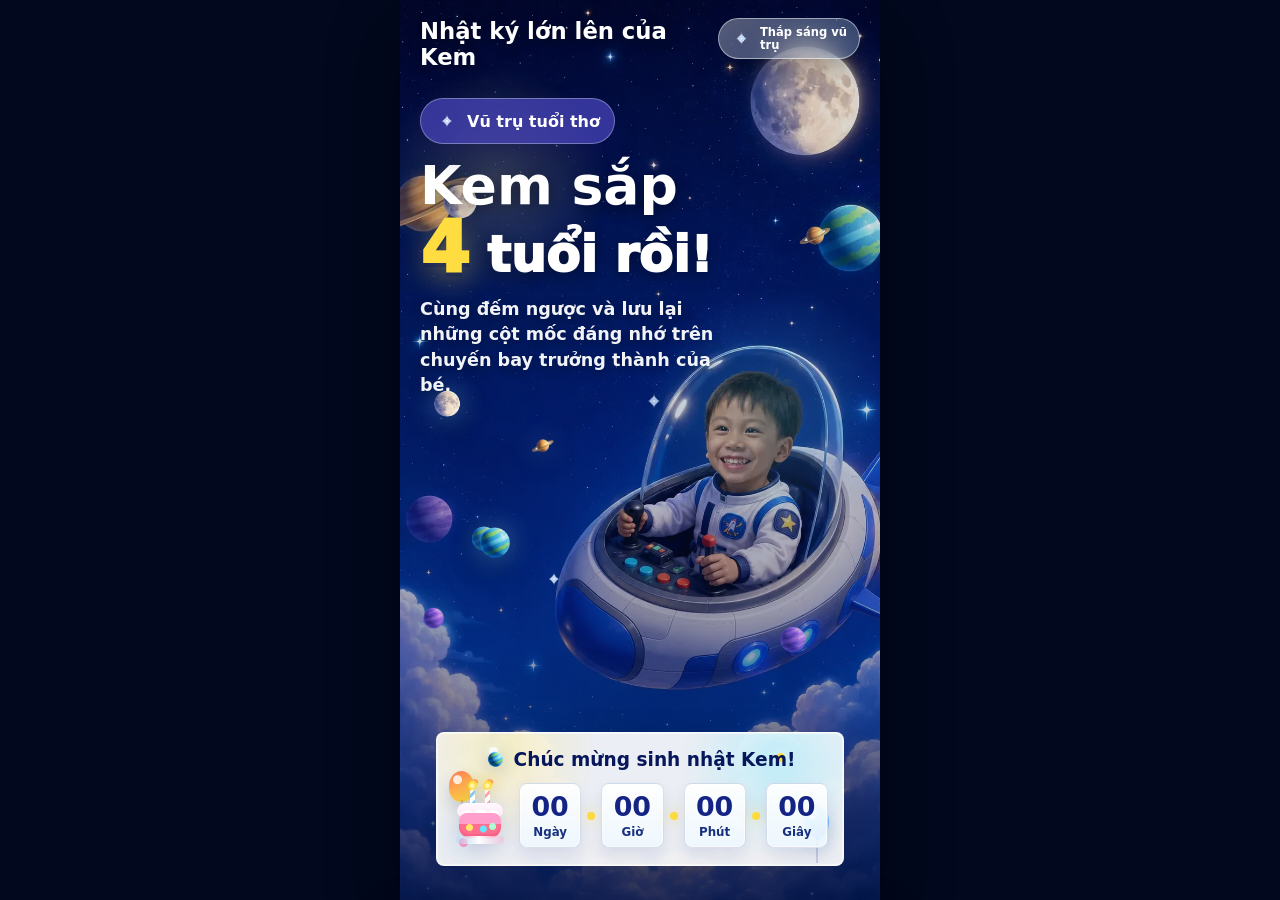
==== commit cfb0e8a7: "Add files via upload" ====
--- a/index.html
+++ b/index.html
@@ -19,6 +19,7 @@
           <p class="brand">Nhật ký lớn lên của Kem</p>
           <button class="magic-toggle" id="magicToggle" type="button" aria-label="Bật thêm lấp lánh" aria-pressed="false">
             <span class="soft-icon icon-sparkle" aria-hidden="true"></span>
+            <span>Thắp sáng vũ trụ</span>
           </button>
         </header>
 
@@ -33,20 +34,17 @@
           </p>
         </div>
 
-        <div class="quick-actions" aria-label="Hành động nhanh">
-          <button class="btn btn-primary" id="launchBtn" type="button">
-            <span class="soft-icon icon-rocket" aria-hidden="true"></span>
-            Phóng tới sinh nhật
-          </button>
-          <button class="btn btn-soft" id="wishBtn" type="button">
-            <span class="soft-icon icon-wish" aria-hidden="true"></span>
-            Rắc điều ước
-          </button>
-        </div>
-
         <div class="hero-filler" aria-hidden="true"></div>
 
         <section class="countdown-card" aria-labelledby="countdownTitle">
+          <div class="countdown-party" aria-hidden="true">
+            <span class="party-light party-light-one"></span>
+            <span class="party-light party-light-two"></span>
+            <span class="party-light party-light-three"></span>
+            <span class="party-light party-light-four"></span>
+            <span class="party-balloon party-balloon-one"></span>
+            <span class="party-balloon party-balloon-two"></span>
+          </div>
           <div class="countdown-comets" aria-hidden="true">
             <span></span>
             <span></span>
@@ -57,33 +55,44 @@
             Đếm ngược đến sinh nhật
             <span class="soft-icon icon-sparkle" aria-hidden="true"></span>
           </h2>
-          <div class="countdown-grid" id="countdown" aria-live="polite">
-            <div class="time-box">
-              <strong data-unit="days">00</strong>
-              <span>Ngày</span>
-            </div>
-            <div class="dot" aria-hidden="true"></div>
-            <div class="time-box">
-              <strong data-unit="hours">00</strong>
-              <span>Giờ</span>
-            </div>
-            <div class="dot" aria-hidden="true"></div>
-            <div class="time-box">
-              <strong data-unit="minutes">00</strong>
-              <span>Phút</span>
-            </div>
-            <div class="dot" aria-hidden="true"></div>
-            <div class="time-box">
-              <strong data-unit="seconds">00</strong>
-              <span>Giây</span>
+          <div class="countdown-content">
+            <div class="birthday-cake" aria-hidden="true">
+              <span class="candle candle-one"></span>
+              <span class="candle candle-two"></span>
+              <span class="cake-top"></span>
+              <span class="cake-body"></span>
+              <span class="cake-plate"></span>
+            </div>
+            <div class="countdown-grid" id="countdown" aria-live="polite">
+              <div class="time-box">
+                <strong data-unit="days">00</strong>
+                <span>Ngày</span>
+              </div>
+              <div class="dot" aria-hidden="true"></div>
+              <div class="time-box">
+                <strong data-unit="hours">00</strong>
+                <span>Giờ</span>
+              </div>
+              <div class="dot" aria-hidden="true"></div>
+              <div class="time-box">
+                <strong data-unit="minutes">00</strong>
+                <span>Phút</span>
+              </div>
+              <div class="dot" aria-hidden="true"></div>
+              <div class="time-box">
+                <strong data-unit="seconds">00</strong>
+                <span>Giây</span>
+              </div>
             </div>
           </div>
         </section>
 
         <div class="floating-goodies" aria-hidden="true">
-          <span class="floaty floaty-one soft-icon icon-balloon"></span>
-          <span class="floaty floaty-two soft-icon icon-star"></span>
-          <span class="floaty floaty-three soft-icon icon-cake"></span>
+          <img class="floaty floaty-one" src="assets/icons/1.png" alt="" loading="lazy" />
+          <img class="floaty floaty-two" src="assets/icons/2.png" alt="" loading="lazy" />
+          <img class="floaty floaty-three" src="assets/icons/3.png" alt="" loading="lazy" />
+          <img class="floaty floaty-four" src="assets/icons/4.png" alt="" loading="lazy" />
+          <img class="floaty floaty-five" src="assets/icons/5.png" alt="" loading="lazy" />
         </div>
       </section>
 
@@ -92,14 +101,31 @@
         <h2 class="section-title">Đường bay lớn lên</h2>
         <p class="journey-lead">Chạm vào từng trạm để mở album nhỏ của bé.</p>
         <ol class="flight-map" aria-label="Các mốc lớn lên của Kem">
+          <svg class="flight-route" viewBox="0 0 360 720" aria-hidden="true" preserveAspectRatio="none">
+            <path class="route-shadow" d="M300 44 C218 94 140 116 70 172 C12 220 118 268 70 340 C28 410 130 462 78 520 C24 582 196 608 306 654" />
+            <path class="route-line" d="M300 44 C218 94 140 116 70 172 C12 220 118 268 70 340 C28 410 130 462 78 520 C24 582 196 608 306 654" />
+          </svg>
+          <span class="route-end" aria-hidden="true"></span>
+          <span class="route-rocket" aria-hidden="true">
+            <span class="rocket-window"></span>
+            <span class="rocket-flame"></span>
+          </span>
+          <div class="journey-planets" aria-hidden="true">
+            <img class="journey-planet journey-planet-one" src="assets/icons/1.png" alt="" loading="lazy" />
+            <img class="journey-planet journey-planet-two" src="assets/icons/2.png" alt="" loading="lazy" />
+            <img class="journey-planet journey-planet-three" src="assets/icons/3.png" alt="" loading="lazy" />
+            <img class="journey-planet journey-planet-four" src="assets/icons/5.png" alt="" loading="lazy" />
+            <img class="journey-planet journey-planet-five" src="assets/icons/4.png" alt="" loading="lazy" />
+            <img class="journey-planet journey-planet-six" src="assets/icons/5.png" alt="" loading="lazy" />
+          </div>
           <li class="flight-stop is-left">
             <button class="memory-orb" type="button" data-memory="birth" aria-label="Mở ký ức Chào đời">
               <span class="orb-photo" aria-hidden="true"></span>
             </button>
             <div class="flight-copy">
-              <span>Trạm đầu tiên</span>
+              <span>Trạm khởi hành</span>
               <strong>Chào đời</strong>
-              <small>Kem đáp xuống Trái Đất</small>
+              <small>Ngày câu chuyện của Kem bắt đầu</small>
             </div>
           </li>
           <li class="flight-stop is-right">
@@ -107,19 +133,19 @@
               <span class="orb-photo" aria-hidden="true"></span>
             </button>
             <div class="flight-copy">
-              <span>Mặt trăng nhỏ</span>
+              <span>Trạm đầu đời</span>
               <strong>1 tuổi</strong>
-              <small>Chạm ngõ thế giới</small>
-            </div>
-          </li>
-          <li class="flight-stop is-left">
+              <small>Những bước nhỏ mở ra thế giới</small>
+            </div>
+          </li>
+          <li class="flight-stop is-right">
             <button class="memory-orb" type="button" data-memory="two" aria-label="Mở ký ức 2 tuổi">
               <span class="orb-photo" aria-hidden="true"></span>
             </button>
             <div class="flight-copy">
-              <span>Hành tinh cam</span>
+              <span>Trạm yêu thương</span>
               <strong>2 tuổi</strong>
-              <small>Cười vang cả nhà</small>
+              <small>Nụ cười vàng của cả nhà</small>
             </div>
           </li>
           <li class="flight-stop is-right">
@@ -127,9 +153,9 @@
               <span class="orb-photo" aria-hidden="true"></span>
             </button>
             <div class="flight-copy">
-              <span>Trái Đất xanh</span>
+              <span>Trạm khám phá</span>
               <strong>3 tuổi</strong>
-              <small>Hỏi cả bầu trời</small>
+              <small>Lớn lên giữa ngàn điều mới</small>
             </div>
           </li>
           <li class="flight-stop is-left is-future">
@@ -137,9 +163,9 @@
               <span class="orb-photo" aria-hidden="true"></span>
             </button>
             <div class="flight-copy">
-              <span>Điểm đến chờ mở</span>
+              <span>Trạm sinh nhật</span>
               <strong>4 tuổi</strong>
-              <small id="journeyCountdown">Sắp tới sinh nhật rồi</small>
+              <small id="journeyCountdown">Một chương mới sắp mở ra</small>
             </div>
           </li>
         </ol>
@@ -148,29 +174,28 @@
       <section class="screen moments" id="moments" data-nav="Khoảnh khắc">
         <div class="section-kicker">Album yêu thương</div>
         <h2 class="section-title">Khoảnh khắc đáng nhớ</h2>
-        <div class="family-album">
-          <button class="family-photo" id="familyPhoto" type="button" aria-label="Mở ảnh gia đình">
-            <span class="soft-icon icon-photo" aria-hidden="true"></span>
-            <strong>Ảnh gia đình</strong>
-            <small>Đặt ảnh vào assets/memories/family.jpg</small>
-          </button>
-          <div class="memory-notes" aria-label="Những khoảnh khắc nhỏ">
-            <article class="memory-note">
-              <span class="soft-icon icon-smile" aria-hidden="true"></span>
-              <strong>Nụ cười tỏa nắng</strong>
-            </article>
-            <article class="memory-note">
-              <span class="soft-icon icon-puzzle" aria-hidden="true"></span>
-              <strong>Ham học hỏi</strong>
-            </article>
-            <article class="memory-note">
-              <span class="soft-icon icon-sun" aria-hidden="true"></span>
-              <strong>Chuyến đi đầu đời</strong>
-            </article>
-            <article class="memory-note">
-              <span class="soft-icon icon-gift" aria-hidden="true"></span>
-              <strong>Điều ước tuổi 4</strong>
-            </article>
+        <div class="family-album mini-album" id="miniAlbum" aria-label="Album ảnh nhỏ của Kem">
+          <div class="album-stage">
+            <button class="album-nav album-prev" id="albumPrev" type="button" aria-label="Ảnh trước">
+              <span aria-hidden="true">‹</span>
+            </button>
+            <figure class="album-page" id="albumPage">
+              <div class="album-photo" id="albumPhoto" aria-hidden="true"></div>
+              <figcaption>
+                <span id="albumKicker">Trang 1</span>
+                <strong id="albumTitle">Ảnh gia đình</strong>
+                <small id="albumCaption">Cả nhà cùng bay trong vũ trụ tuổi thơ của Kem.</small>
+              </figcaption>
+            </figure>
+            <button class="album-nav album-next" id="albumNext" type="button" aria-label="Ảnh tiếp theo">
+              <span aria-hidden="true">›</span>
+            </button>
+          </div>
+          <div class="album-dots" id="albumDots" aria-label="Chọn trang album"></div>
+          <div class="album-thumbs" id="albumThumbs" aria-label="Ảnh thu nhỏ trong album"></div>
+          <div class="album-hint">
+            <span class="soft-icon icon-sparkle" aria-hidden="true"></span>
+            <span>Lật từng trang ký ức nhỏ của Kem</span>
           </div>
         </div>
       </section>
@@ -189,25 +214,6 @@
         </div>
       </section>
 
-      <nav class="bottom-nav" aria-label="Điều hướng trang">
-        <a href="#home" class="active">
-          <span class="soft-icon icon-home" aria-hidden="true"></span>
-          Đầu trang
-        </a>
-        <a href="#journey">
-          <span class="soft-icon icon-planet" aria-hidden="true"></span>
-          Hành trình
-        </a>
-        <a href="#moments">
-          <span class="soft-icon icon-photo" aria-hidden="true"></span>
-          Khoảnh khắc
-        </a>
-        <a href="#birthday">
-          <span class="soft-icon icon-cake" aria-hidden="true"></span>
-          Sinh nhật
-        </a>
-      </nav>
-
       <div class="memory-drawer" id="memoryDrawer" hidden>
         <button class="drawer-backdrop" type="button" aria-label="Đóng album ký ức"></button>
         <section class="drawer-panel" role="dialog" aria-modal="true" aria-labelledby="drawerTitle">
--- a/styles.css
+++ b/styles.css
@@ -17,16 +17,17 @@
 
 html {
   scroll-behavior: smooth;
+  overflow: hidden;
 }
 
 body {
+  height: 100dvh;
   min-height: 100dvh;
   margin: 0;
+  overflow: hidden;
   display: flex;
   justify-content: center;
-  background:
-    radial-gradient(circle at top, rgba(56, 116, 255, 0.22), transparent 42rem),
-    #02081d;
+  background: #02081d;
   color: var(--ink);
   font-family: "Segoe UI", system-ui, -apple-system, BlinkMacSystemFont, sans-serif;
 }
@@ -43,10 +44,22 @@
 .app {
   position: relative;
   width: min(100%, 480px);
+  height: 100dvh;
   min-height: 100dvh;
   isolation: isolate;
-  overflow-x: clip;
-  padding-bottom: 108px;
+  overflow-x: hidden;
+  overflow-y: auto;
+  padding-bottom: 0;
+  scroll-behavior: smooth;
+  scroll-snap-type: y mandatory;
+  scroll-padding-top: 0;
+  scrollbar-width: none;
+  overscroll-behavior-y: contain;
+  -webkit-overflow-scrolling: touch;
+}
+
+.app::-webkit-scrollbar {
+  display: none;
 }
 
 .space-bg {
@@ -58,7 +71,7 @@
   transform: translateX(-50%);
   background-image:
     linear-gradient(180deg, rgba(4, 11, 40, 0.12) 0%, rgba(4, 13, 62, 0.05) 38%, rgba(6, 30, 109, 0.3) 72%, rgba(2, 9, 39, 0.62) 100%),
-    url("assets/kem-space-bg.png");
+    url("assets/kem-space-bg.webp");
   background-position: center top;
   background-size: cover;
   background-repeat: no-repeat;
@@ -69,13 +82,13 @@
   inset: 0;
   content: "";
   background:
-    radial-gradient(circle at 18% 24%, rgba(255, 220, 63, 0.15), transparent 5rem),
-    radial-gradient(circle at 78% 58%, rgba(100, 231, 255, 0.15), transparent 7rem),
-    linear-gradient(180deg, rgba(3, 6, 32, 0.03), rgba(3, 8, 37, 0.42));
+    radial-gradient(circle at 20% 20%, rgba(255, 238, 146, 0.2), transparent 7rem),
+    radial-gradient(circle at 78% 46%, rgba(100, 231, 255, 0.2), transparent 8rem),
+    linear-gradient(180deg, rgba(14, 44, 139, 0.02), rgba(3, 8, 37, 0.24));
 }
 
 .twinkle-field {
-  position: fixed;
+  position: absolute;
   inset: 0;
   z-index: -1;
   pointer-events: none;
@@ -92,10 +105,11 @@
   opacity: 0;
   animation: twinkle var(--speed) ease-in-out infinite;
   animation-delay: var(--delay);
+  will-change: opacity, transform;
 }
 
 .ambient-planets {
-  position: fixed;
+  position: absolute;
   inset: 0;
   z-index: -1;
   pointer-events: none;
@@ -111,6 +125,7 @@
   background-size: contain;
   filter: drop-shadow(0 10px 16px rgba(0, 8, 42, 0.26));
   opacity: 0.86;
+  will-change: transform;
   animation: planetDrift var(--float-duration) ease-in-out infinite;
   animation-delay: var(--float-delay);
 }
@@ -127,7 +142,9 @@
 .screen {
   position: relative;
   z-index: 1;
-  min-height: 100dvh;
+  min-height: 100%;
+  scroll-snap-align: start;
+  scroll-snap-stop: always;
   padding: 20px;
 }
 
@@ -135,11 +152,14 @@
   display: flex;
   flex-direction: column;
   padding-top: max(18px, env(safe-area-inset-top));
+  padding-bottom: max(34px, calc(env(safe-area-inset-bottom) + 28px));
 }
 
 .topbar {
+  position: relative;
+  z-index: 2;
   display: flex;
-  align-items: center;
+  align-items: flex-start;
   justify-content: space-between;
   gap: 12px;
 }
@@ -154,28 +174,60 @@
 }
 
 .magic-toggle {
-  display: grid;
-  width: 44px;
-  height: 44px;
+  position: relative;
+  display: inline-flex;
+  min-height: 40px;
+  width: auto;
+  max-width: 142px;
   flex: 0 0 auto;
-  place-items: center;
+  align-items: center;
+  justify-content: center;
+  gap: 6px;
+  overflow: hidden;
   border: 1px solid rgba(255, 255, 255, 0.5);
-  border-radius: 50%;
-  background: rgba(255, 255, 255, 0.14);
+  border-radius: 999px;
+  padding: 7px 10px;
+  background:
+    linear-gradient(135deg, rgba(255, 255, 255, 0.24), rgba(120, 191, 255, 0.16)),
+    rgba(255, 255, 255, 0.12);
   color: #ffffff;
   cursor: pointer;
   box-shadow: 0 10px 24px rgba(0, 0, 0, 0.25);
   backdrop-filter: blur(14px);
+  animation: lightButtonPulse 2.2s ease-in-out infinite;
+}
+
+.magic-toggle::after {
+  position: absolute;
+  inset: 0;
+  background: linear-gradient(110deg, transparent 0 35%, rgba(255, 255, 255, 0.46) 45%, transparent 56% 100%);
+  content: "";
+  transform: translateX(-120%);
+  animation: buttonShine 3.1s ease-in-out infinite;
+}
+
+.magic-toggle span {
+  position: relative;
+  z-index: 1;
+}
+
+.magic-toggle > span:last-child {
+  font-size: 0.72rem;
+  font-weight: 900;
+  line-height: 1.08;
+  text-align: left;
 }
 
 .magic-toggle .soft-icon {
-  width: 30px;
-  height: 30px;
+  width: 25px;
+  height: 25px;
 }
 
 .hero-copy {
+  position: relative;
+  z-index: 2;
   max-width: 330px;
-  margin-top: 34px;
+  margin-top: 28px;
 }
 
 .badge {
@@ -261,6 +313,7 @@
   line-height: 1.1;
   cursor: pointer;
   transform: translateZ(0);
+  will-change: transform;
 }
 
 .btn .soft-icon {
@@ -499,23 +552,104 @@
 
 .hero-filler {
   flex: 1 1 auto;
-  min-height: 92px;
+  min-height: clamp(142px, 22dvh, 220px);
 }
 
 .countdown-card {
   position: relative;
-  width: 100%;
+  z-index: 2;
+  width: min(96%, 408px);
   margin: 0 auto;
   overflow: hidden;
   border: 1px solid rgba(255, 255, 255, 0.76);
   border-radius: 8px;
-  padding: 20px 14px 18px;
+  padding: 16px 15px 17px;
   background:
     radial-gradient(circle at 16% 12%, rgba(255, 220, 63, 0.28), transparent 6rem),
     radial-gradient(circle at 84% 22%, rgba(100, 231, 255, 0.32), transparent 6rem),
     rgba(255, 255, 255, 0.92);
   color: var(--navy);
   box-shadow: 0 16px 36px rgba(0, 10, 55, 0.26), inset 0 0 0 1px rgba(255, 255, 255, 0.48);
+}
+
+.countdown-party {
+  position: absolute;
+  inset: 0;
+  z-index: 0;
+  pointer-events: none;
+}
+
+.party-light {
+  position: absolute;
+  width: 9px;
+  height: 9px;
+  border-radius: 50%;
+  background: #ffffff;
+  box-shadow: 0 0 12px rgba(255, 255, 255, 0.9), 0 0 24px rgba(100, 231, 255, 0.72);
+  animation: partyBlink 1.1s ease-in-out infinite;
+}
+
+.party-light-one {
+  top: 14px;
+  left: 52px;
+}
+
+.party-light-two {
+  top: 20px;
+  right: 58px;
+  background: #ffdc3f;
+  animation-delay: -0.35s;
+}
+
+.party-light-three {
+  right: 20px;
+  bottom: 25px;
+  background: #64e7ff;
+  animation-delay: -0.68s;
+}
+
+.party-light-four {
+  bottom: 18px;
+  left: 22px;
+  background: #ff9ecb;
+  animation-delay: -0.92s;
+}
+
+.party-balloon {
+  position: absolute;
+  width: 25px;
+  height: 31px;
+  border-radius: 50% 50% 46% 46%;
+  background:
+    radial-gradient(circle at 34% 28%, rgba(255, 255, 255, 0.82) 0 4px, transparent 5px),
+    linear-gradient(160deg, #ff7a59, #ffdc3f);
+  box-shadow: 0 8px 16px rgba(15, 43, 123, 0.16);
+  animation: balloonBob 2.6s ease-in-out infinite;
+}
+
+.party-balloon::after {
+  position: absolute;
+  left: 50%;
+  top: 29px;
+  width: 1px;
+  height: 28px;
+  background: rgba(24, 49, 126, 0.35);
+  content: "";
+  transform: translateX(-50%);
+}
+
+.party-balloon-one {
+  top: 38px;
+  left: 12px;
+}
+
+.party-balloon-two {
+  right: 14px;
+  bottom: 28px;
+  background:
+    radial-gradient(circle at 34% 28%, rgba(255, 255, 255, 0.82) 0 4px, transparent 5px),
+    linear-gradient(160deg, #64e7ff, #8ea2ff);
+  animation-delay: -1.2s;
 }
 
 .countdown-card h2 {
@@ -525,17 +659,104 @@
   align-items: center;
   justify-content: center;
   gap: 8px;
-  margin-bottom: 14px;
+  margin-bottom: 12px;
   color: var(--navy);
-  font-size: 1.32rem;
+  font-size: 1.16rem;
   line-height: 1.2;
   text-align: center;
 }
 
 .countdown-card h2 .soft-icon {
-  width: 26px;
-  height: 26px;
+  width: 21px;
+  height: 21px;
   animation: softWiggle 2.4s ease-in-out infinite;
+}
+
+.countdown-content {
+  position: relative;
+  z-index: 1;
+  display: grid;
+  grid-template-columns: 58px 1fr;
+  align-items: center;
+  gap: 9px;
+}
+
+.birthday-cake {
+  position: relative;
+  width: 56px;
+  height: 62px;
+  filter: drop-shadow(0 8px 10px rgba(15, 43, 123, 0.18));
+}
+
+.cake-plate {
+  position: absolute;
+  right: 4px;
+  bottom: 3px;
+  left: 4px;
+  height: 8px;
+  border-radius: 999px;
+  background: linear-gradient(90deg, rgba(122, 205, 255, 0.24), #ffffff 48%, rgba(255, 158, 203, 0.35));
+}
+
+.cake-body {
+  position: absolute;
+  right: 7px;
+  bottom: 9px;
+  left: 7px;
+  height: 25px;
+  border-radius: 8px 8px 11px 11px;
+  background:
+    radial-gradient(circle at 25% 58%, #ffe867 0 3px, transparent 4px),
+    radial-gradient(circle at 58% 64%, #64e7ff 0 3px, transparent 4px),
+    radial-gradient(circle at 80% 54%, #a9ffcf 0 3px, transparent 4px),
+    linear-gradient(180deg, #ff9ecb 0 42%, #ff6d8f 43%);
+  box-shadow: inset 0 -4px 0 rgba(183, 31, 83, 0.12);
+}
+
+.cake-top {
+  position: absolute;
+  right: 5px;
+  bottom: 30px;
+  left: 5px;
+  height: 14px;
+  border-radius: 12px 12px 8px 8px;
+  background:
+    radial-gradient(circle at 22% 100%, #ffffff 0 6px, transparent 7px),
+    radial-gradient(circle at 52% 100%, #ffffff 0 7px, transparent 8px),
+    radial-gradient(circle at 80% 100%, #ffffff 0 6px, transparent 7px),
+    linear-gradient(180deg, #fff8ff, #ffeaf3);
+}
+
+.candle {
+  position: absolute;
+  bottom: 41px;
+  width: 5px;
+  height: 17px;
+  border-radius: 4px;
+  background: repeating-linear-gradient(135deg, #ffffff 0 4px, #7fc7ff 4px 7px);
+}
+
+.candle::before {
+  position: absolute;
+  top: -10px;
+  left: 50%;
+  width: 9px;
+  height: 11px;
+  border-radius: 70% 30% 70% 40%;
+  background: radial-gradient(circle at 45% 62%, #fff7a8 0 2px, #ffdc3f 3px 5px, #ff8b5b 6px);
+  content: "";
+  filter: drop-shadow(0 0 7px rgba(255, 220, 63, 0.88));
+  transform: translateX(-50%) rotate(12deg);
+  animation: candleFlicker 680ms ease-in-out infinite alternate;
+}
+
+.candle-one {
+  left: 18px;
+}
+
+.candle-two {
+  right: 18px;
+  background: repeating-linear-gradient(135deg, #ffffff 0 4px, #ff9ecb 4px 7px);
 }
 
 .countdown-comets {
@@ -579,14 +800,14 @@
   display: grid;
   grid-template-columns: 1fr 8px 1fr 8px 1fr 8px 1fr;
   align-items: center;
-  gap: 8px;
+  gap: 6px;
 }
 
 .time-box {
   min-width: 0;
   border: 1px solid rgba(7, 23, 92, 0.13);
   border-radius: 8px;
-  padding: 10px 4px 9px;
+  padding: 10px 4px 8px;
   background:
     linear-gradient(180deg, rgba(255, 255, 255, 0.94), rgba(238, 248, 255, 0.86));
   text-align: center;
@@ -600,7 +821,7 @@
 .time-box strong {
   display: block;
   color: #142485;
-  font-size: 2.05rem;
+  font-size: 1.68rem;
   line-height: 1;
 }
 
@@ -608,7 +829,7 @@
   display: block;
   margin-top: 4px;
   color: #18317e;
-  font-size: 0.82rem;
+  font-size: 0.74rem;
   font-weight: 750;
 }
 
@@ -624,40 +845,59 @@
 .floating-goodies {
   position: absolute;
   inset: 0;
-  z-index: -1;
+  z-index: 1;
   pointer-events: none;
 }
 
 .floaty {
   position: absolute;
-  display: grid;
-  width: 48px;
-  height: 48px;
-  place-items: center;
-  font-size: 1.75rem;
-  filter: drop-shadow(0 10px 16px rgba(0, 0, 0, 0.25));
-  animation: floatAround 7s ease-in-out infinite;
-}
-
-.floaty.soft-icon {
-  font-size: 0;
+  display: block;
+  width: 46px;
+  height: 46px;
+  object-fit: contain;
+  opacity: 0.96;
+  filter: drop-shadow(0 0 14px rgba(133, 219, 255, 0.48)) drop-shadow(0 10px 16px rgba(0, 0, 0, 0.26));
+  animation: heroPlanetDrift 8s ease-in-out infinite;
 }
 
 .floaty-one {
-  right: 18px;
-  top: 24%;
+  left: 30px;
+  top: 43%;
+  width: 34px;
+  height: 34px;
+  animation-delay: -1s;
 }
 
 .floaty-two {
-  left: 10px;
-  top: 52%;
-  animation-delay: -1.8s;
+  left: 128px;
+  top: 48%;
+  width: 28px;
+  height: 28px;
+  animation-delay: -3.1s;
 }
 
 .floaty-three {
-  right: 38px;
-  bottom: 26%;
-  animation-delay: -3s;
+  left: 74px;
+  top: 58%;
+  width: 42px;
+  height: 42px;
+  animation-delay: -4.7s;
+}
+
+.floaty-four {
+  left: 18px;
+  top: 67%;
+  width: 31px;
+  height: 31px;
+  animation-delay: -2.2s;
+}
+
+.floaty-five {
+  left: 142px;
+  top: 63%;
+  width: 24px;
+  height: 24px;
+  animation-delay: -5.5s;
 }
 
 .section-kicker,
@@ -686,16 +926,19 @@
   flex-direction: column;
   justify-content: center;
   padding-top: 52px;
-  padding-bottom: 132px;
+  padding-bottom: 52px;
 }
 
 .journey {
   justify-content: flex-start;
+  overflow: hidden;
+  padding-top: 42px;
+  padding-bottom: 24px;
 }
 
 .journey-lead {
   max-width: 260px;
-  margin: -8px auto 20px;
+  margin: -8px auto 12px;
   color: rgba(255, 255, 255, 0.82);
   font-size: 0.96rem;
   font-weight: 700;
@@ -706,44 +949,192 @@
 
 .flight-map {
   position: relative;
-  display: grid;
-  gap: 12px;
+  display: block;
   margin: 0;
-  padding: 10px 0 6px;
+  padding: 4px 0 0;
+  height: clamp(690px, calc(100dvh - 182px), 760px);
+  min-height: 690px;
   list-style: none;
 }
 
 .flight-map::before {
-  position: absolute;
-  top: 24px;
-  bottom: 36px;
-  left: 50%;
-  width: 2px;
-  border-radius: 999px;
-  background:
-    repeating-linear-gradient(
-      to bottom,
-      rgba(255, 255, 255, 0.86) 0 8px,
-      transparent 8px 18px
-    );
-  box-shadow: 0 0 18px rgba(100, 231, 255, 0.5);
-  content: "";
-  transform: translateX(-50%);
+  display: none;
 }
 
 .flight-map::after {
-  position: absolute;
-  top: 8px;
-  left: 50%;
-  width: 30px;
-  height: 30px;
+  display: none;
+}
+
+.flight-route {
+  position: absolute;
+  inset: 0;
+  z-index: 0;
+  width: 100%;
+  height: 100%;
+  overflow: visible;
+  pointer-events: none;
+}
+
+.flight-route path {
+  fill: none;
+  stroke-linecap: round;
+  stroke-width: 4;
+  vector-effect: non-scaling-stroke;
+}
+
+.route-shadow {
+  stroke: rgba(7, 23, 92, 0.48);
+  stroke-width: 10;
+}
+
+.route-line {
+  stroke: rgba(255, 255, 255, 0.86);
+  stroke-dasharray: 12 13;
+  filter: drop-shadow(0 0 8px rgba(100, 231, 255, 0.62));
+  animation: routeDash 9s linear infinite;
+}
+
+.route-end {
+  display: none;
+  position: absolute;
+  right: auto;
+  left: 43%;
+  bottom: 14px;
+  z-index: 1;
+  width: 24px;
+  height: 24px;
   border-radius: 50%;
   background:
-    radial-gradient(circle at center, #ffffff 0 2px, transparent 3px),
-    radial-gradient(circle, rgba(255, 220, 63, 0.7), transparent 68%);
+    radial-gradient(circle, #ffffff 0 3px, rgba(255, 220, 63, 0.95) 4px 8px, transparent 11px),
+    radial-gradient(circle, rgba(100, 231, 255, 0.72), transparent 70%);
   content: "";
+  filter: drop-shadow(0 0 14px rgba(255, 220, 63, 0.72));
   transform: translateX(-50%);
-  animation: routeGlow 2.6s ease-in-out infinite;
+  animation: routeEndGlow 2.1s ease-in-out infinite;
+}
+
+.route-rocket {
+  position: absolute;
+  left: 42%;
+  top: 82%;
+  z-index: 2;
+  width: 27px;
+  height: 41px;
+  border-radius: 50% 50% 44% 44%;
+  background:
+    radial-gradient(circle at 50% 28%, #8ee8ff 0 4px, transparent 5px),
+    linear-gradient(140deg, #ffffff 0 48%, #dfeaff 49% 100%);
+  box-shadow: 0 0 0 8px rgba(100, 231, 255, 0.08), 0 0 24px rgba(100, 231, 255, 0.72), 0 12px 18px rgba(0, 8, 42, 0.28);
+  transform: translate(-50%, -50%) rotate(128deg);
+  animation: rocketSpotlight 2.4s ease-in-out infinite;
+}
+
+.route-rocket::before,
+.route-rocket::after {
+  position: absolute;
+  bottom: 5px;
+  width: 8px;
+  height: 14px;
+  border-radius: 8px 8px 4px 4px;
+  background: #6e8cff;
+  content: "";
+}
+
+.route-rocket::before {
+  left: -5px;
+  transform: rotate(-18deg);
+}
+
+.route-rocket::after {
+  right: -5px;
+  transform: rotate(18deg);
+}
+
+.rocket-window {
+  position: absolute;
+  left: 50%;
+  top: 8px;
+  width: 8px;
+  height: 8px;
+  border-radius: 50%;
+  background: #64e7ff;
+  box-shadow: inset 0 0 0 2px rgba(7, 23, 92, 0.18);
+  transform: translateX(-50%);
+}
+
+.rocket-flame {
+  position: absolute;
+  left: 50%;
+  bottom: -13px;
+  width: 13px;
+  height: 18px;
+  border-radius: 55% 45% 70% 30%;
+  background: radial-gradient(circle at 44% 28%, #fff8a6 0 3px, #ffdc3f 4px 7px, #ff7a59 8px 12px, transparent 13px);
+  filter: drop-shadow(0 0 10px rgba(255, 220, 63, 0.86));
+  transform: translateX(-50%);
+  animation: rocketFlame 420ms ease-in-out infinite alternate;
+}
+
+.journey-planets {
+  position: absolute;
+  inset: 0;
+  z-index: 0;
+  pointer-events: none;
+}
+
+.journey-planet {
+  position: absolute;
+  display: block;
+  object-fit: contain;
+  filter: drop-shadow(0 0 12px rgba(133, 219, 255, 0.45));
+  animation: heroPlanetDrift 7.6s ease-in-out infinite;
+}
+
+.journey-planet-one {
+  right: 24px;
+  top: 8%;
+  width: 34px;
+  height: 34px;
+}
+
+.journey-planet-two {
+  left: 18px;
+  top: 34%;
+  width: 32px;
+  height: 32px;
+  animation-delay: -2.8s;
+}
+
+.journey-planet-three {
+  right: 32px;
+  top: 56%;
+  width: 36px;
+  height: 36px;
+  animation-delay: -4s;
+}
+
+.journey-planet-four {
+  left: 58px;
+  bottom: 15%;
+  width: 24px;
+  height: 24px;
+  animation-delay: -1.5s;
+}
+
+.journey-planet-five {
+  right: 76px;
+  bottom: 7%;
+  width: 34px;
+  height: 34px;
+  animation-delay: -5.2s;
+}
+
+.journey-planet-six {
+  left: 120px;
+  bottom: 1%;
+  width: 22px;
+  height: 22px;
+  animation-delay: -3.5s;
 }
 
 .memory-card,
@@ -756,22 +1147,43 @@
 }
 
 .flight-stop {
-  position: relative;
-  display: flex;
-  min-height: 92px;
-  align-items: center;
-  gap: 12px;
-  width: calc(50% + 42px);
+  position: absolute;
+  z-index: 1;
+  display: block;
+  width: 70px;
+  height: 70px;
+}
+
+.flight-stop:nth-of-type(1) {
+  left: 76%;
+  top: 10px;
+}
+
+.flight-stop:nth-of-type(2) {
+  left: 10%;
+  top: 144px;
+}
+
+.flight-stop:nth-of-type(3) {
+  left: 9%;
+  top: 312px;
+}
+
+.flight-stop:nth-of-type(4) {
+  left: 12%;
+  top: 490px;
+}
+
+.flight-stop:nth-of-type(5) {
+  left: 78%;
+  top: 636px;
 }
 
 .flight-stop.is-left {
-  justify-self: start;
-  flex-direction: row-reverse;
   text-align: right;
 }
 
 .flight-stop.is-right {
-  justify-self: end;
   text-align: left;
 }
 
@@ -802,6 +1214,32 @@
   content: "";
 }
 
+.flight-stop.is-active .memory-orb {
+  box-shadow: 0 0 0 9px rgba(255, 220, 63, 0.12), 0 0 30px rgba(100, 231, 255, 0.62);
+  animation: stopCelebrate 680ms ease-out;
+}
+
+.flight-stop.is-active .flight-copy {
+  border-color: rgba(255, 220, 63, 0.72);
+  box-shadow: 0 14px 26px rgba(0, 8, 45, 0.22), 0 0 24px rgba(255, 220, 63, 0.18);
+}
+
+.stop-spark {
+  position: absolute;
+  z-index: 3;
+  width: 28px;
+  height: 28px;
+  border-radius: 50%;
+  background-image: var(--spark-image);
+  background-position: center;
+  background-repeat: no-repeat;
+  background-size: contain;
+  pointer-events: none;
+  filter: drop-shadow(0 0 10px rgba(255, 232, 103, 0.55));
+  transform: translate(-50%, -50%);
+  animation: stopSpark 900ms ease-out forwards;
+}
+
 .orb-photo {
   display: grid;
   width: 48px;
@@ -827,22 +1265,45 @@
 }
 
 .flight-copy {
-  position: relative;
-  min-width: 0;
-  max-width: 150px;
-  border: 1px solid rgba(255, 255, 255, 0.26);
+  position: absolute;
+  top: 50%;
+  display: grid;
+  width: 160px;
+  min-height: 92px;
+  align-content: center;
+  border: 1px solid rgba(255, 255, 255, 0.32);
   border-radius: 8px;
-  padding: 10px 12px;
-  background: rgba(5, 17, 70, 0.42);
-  box-shadow: 0 14px 26px rgba(0, 8, 45, 0.22);
-  backdrop-filter: blur(14px);
+  padding: 10px 11px;
+  background: rgba(5, 17, 70, 0.16);
+  box-shadow: 0 12px 22px rgba(0, 8, 45, 0.14);
+  backdrop-filter: blur(6px);
+  transform: translateY(-50%);
+}
+
+.flight-stop.is-left .flight-copy {
+  right: calc(100% + 14px);
+}
+
+.flight-stop.is-right .flight-copy {
+  left: calc(100% + 14px);
+}
+
+.flight-stop:nth-of-type(2) .flight-copy,
+.flight-stop:nth-of-type(3) .flight-copy,
+.flight-stop:nth-of-type(4) .flight-copy {
+  left: calc(100% + 10px);
+}
+
+.flight-stop:nth-of-type(5) .flight-copy {
+  right: calc(100% + 10px);
+  top: 28%;
 }
 
 .flight-copy span {
   display: block;
   margin-bottom: 3px;
   color: var(--mint);
-  font-size: 0.7rem;
+  font-size: 0.68rem;
   font-weight: 850;
   letter-spacing: 0;
 }
@@ -858,12 +1319,14 @@
   display: block;
   margin-top: 4px;
   color: rgba(255, 255, 255, 0.78);
-  font-size: 0.78rem;
+  font-size: 0.74rem;
   font-weight: 700;
-  line-height: 1.25;
+  line-height: 1.22;
+  text-wrap: balance;
 }
 
 .gift-orb {
+  overflow: visible;
   background:
     radial-gradient(circle at 32% 22%, rgba(255, 255, 255, 0.95), rgba(255, 255, 255, 0.13) 34%, rgba(255, 196, 49, 0.35) 72%),
     rgba(255, 220, 63, 0.22);
@@ -871,10 +1334,20 @@
   animation: giftPulse 1.9s ease-in-out infinite;
 }
 
+.gift-orb::before {
+  position: absolute;
+  inset: -16px;
+  border: 2px solid rgba(255, 220, 63, 0.5);
+  border-top-color: rgba(100, 231, 255, 0.72);
+  border-radius: inherit;
+  content: "";
+  animation: birthdayGateSpin 5.6s linear infinite;
+}
+
 .is-future .flight-copy {
   background:
-    linear-gradient(135deg, rgba(255, 220, 63, 0.2), rgba(100, 231, 255, 0.12)),
-    rgba(5, 17, 70, 0.52);
+    linear-gradient(135deg, rgba(255, 220, 63, 0.12), rgba(100, 231, 255, 0.08)),
+    rgba(5, 17, 70, 0.18);
   border-color: rgba(255, 220, 63, 0.45);
 }
 
@@ -883,124 +1356,227 @@
 }
 
 .family-album {
+  position: relative;
+}
+
+.mini-album {
   display: grid;
   gap: 12px;
-}
-
-.family-photo {
+  perspective: 1100px;
+}
+
+.album-stage {
   position: relative;
   display: grid;
-  min-height: 310px;
-  align-content: end;
-  justify-items: start;
+  align-items: center;
+  padding-inline: 14px;
+}
+
+.album-page {
+  position: relative;
+  min-height: 486px;
+  margin: 0;
   overflow: hidden;
-  border: 1px solid rgba(255, 255, 255, 0.38);
-  border-radius: 8px;
-  padding: 18px;
+  border: 1px solid rgba(255, 239, 192, 0.72);
+  border-radius: 28px 28px 18px 18px;
+  padding: 11px 11px 118px;
   background:
-    radial-gradient(circle at 22% 18%, rgba(255, 220, 63, 0.28), transparent 8rem),
-    linear-gradient(145deg, rgba(255, 255, 255, 0.2), rgba(100, 231, 255, 0.15)),
-    rgba(8, 28, 99, 0.46);
+    linear-gradient(180deg, rgba(255, 253, 247, 0.98), rgba(246, 238, 222, 0.96)),
+    rgba(255, 255, 255, 0.94);
+  color: var(--navy);
+  box-shadow:
+    0 22px 42px rgba(0, 9, 50, 0.32),
+    14px 14px 0 rgba(177, 167, 230, 0.5),
+    25px 22px 0 rgba(255, 216, 183, 0.42),
+    inset 0 0 0 1px rgba(255, 255, 255, 0.54);
+  transform-origin: right bottom;
+}
+
+.album-page.is-turning-next {
+  animation: pageFlipNext 680ms cubic-bezier(0.2, 0.85, 0.25, 1);
+}
+
+.album-page.is-turning-prev {
+  animation: pageFlipPrev 680ms cubic-bezier(0.2, 0.85, 0.25, 1);
+}
+
+.album-page::before {
+  position: absolute;
+  right: -22px;
+  bottom: -24px;
+  z-index: 2;
+  width: 118px;
+  height: 118px;
+  border-radius: 100% 0 0;
+  background:
+    linear-gradient(135deg, rgba(255, 255, 255, 0.96), rgba(216, 205, 188, 0.85)),
+    #fffaf0;
+  box-shadow: -14px -12px 24px rgba(0, 8, 42, 0.18);
+  content: "";
+  transform: rotate(-4deg);
+}
+
+.album-page::after {
+  position: absolute;
+  inset: 8px;
+  border: 1px dashed rgba(142, 108, 58, 0.2);
+  border-radius: 22px 22px 14px 14px;
+  content: "";
+  pointer-events: none;
+}
+
+.album-photo {
+  position: absolute;
+  inset: 11px 11px 118px;
+  overflow: hidden;
+  border-radius: 22px 22px 12px 12px;
+  background:
+    radial-gradient(circle at 35% 35%, rgba(255, 220, 63, 0.42), transparent 7rem),
+    linear-gradient(145deg, rgba(100, 231, 255, 0.35), rgba(255, 158, 203, 0.28)),
+    rgba(8, 28, 99, 0.4);
   background-position: center;
   background-size: cover;
+  box-shadow: inset 0 0 0 1px rgba(255, 255, 255, 0.46), 0 0 22px rgba(255, 220, 63, 0.2);
+}
+
+.album-photo::after {
+  position: absolute;
+  inset: 0;
+  background: linear-gradient(180deg, transparent 48%, rgba(3, 10, 42, 0.42));
+  content: "";
+}
+
+.album-photo.has-photo {
+  background-image: var(--album-photo);
+}
+
+.album-page figcaption {
+  position: absolute;
+  right: 26px;
+  bottom: 22px;
+  left: 26px;
+  z-index: 3;
+  display: grid;
+  gap: 3px;
+}
+
+.album-page figcaption span {
+  color: #0d55d8;
+  font-size: 0.78rem;
+  font-weight: 900;
+}
+
+.album-page figcaption strong {
+  color: var(--navy);
+  font-size: 1.54rem;
+  line-height: 1.08;
+}
+
+.album-page figcaption small {
+  color: rgba(7, 23, 92, 0.74);
+  font-size: 0.82rem;
+  font-weight: 750;
+  line-height: 1.25;
+}
+
+.album-nav {
+  position: absolute;
+  top: 48%;
+  z-index: 3;
+  display: grid;
+  width: 54px;
+  height: 54px;
+  place-items: center;
+  border: 1px solid rgba(255, 255, 255, 0.68);
+  border-radius: 50%;
+  background: rgba(8, 25, 88, 0.92);
   color: #ffffff;
   cursor: pointer;
-  text-align: left;
-  box-shadow: 0 18px 36px rgba(0, 9, 50, 0.28);
-  backdrop-filter: blur(15px);
-}
-
-.family-photo::before {
-  position: absolute;
-  inset: auto 0 0;
-  height: 55%;
-  background: linear-gradient(180deg, transparent, rgba(3, 10, 42, 0.72));
-  content: "";
-}
-
-.family-photo::after {
-  position: absolute;
-  top: 14px;
-  right: 14px;
-  width: 68px;
-  height: 68px;
-  border: 1px dashed rgba(255, 255, 255, 0.52);
-  border-radius: 50%;
-  background:
-    radial-gradient(circle, rgba(255, 255, 255, 0.26), transparent 62%),
-    rgba(255, 255, 255, 0.08);
-  content: "";
-}
-
-.family-photo .soft-icon,
-.family-photo strong,
-.family-photo small {
+  box-shadow: 0 0 0 4px rgba(100, 231, 255, 0.18), 0 0 26px rgba(100, 231, 255, 0.46);
+}
+
+.album-nav span {
+  display: block;
+  margin-top: -3px;
+  font-size: 2rem;
+  font-weight: 900;
+  line-height: 1;
+}
+
+.album-prev {
+  left: -2px;
+}
+
+.album-next {
+  right: -2px;
+}
+
+.album-dots {
+  display: flex;
+  justify-content: center;
+  gap: 7px;
+}
+
+.album-dots button {
+  width: 9px;
+  height: 9px;
+  border: 0;
+  border-radius: 999px;
+  padding: 0;
+  background: rgba(255, 255, 255, 0.45);
+  cursor: pointer;
+}
+
+.album-dots button.is-active {
+  width: 24px;
+  background: #ffdc3f;
+  box-shadow: 0 0 16px rgba(255, 220, 63, 0.72);
+}
+
+.album-thumbs {
+  display: grid;
+  grid-template-columns: repeat(4, 1fr);
+  gap: 8px;
+  border: 1px solid rgba(255, 255, 255, 0.34);
+  border-radius: 8px;
+  padding: 8px;
+  background: rgba(255, 255, 255, 0.14);
+}
+
+.album-thumbs button {
   position: relative;
-  z-index: 1;
-}
-
-.family-photo .soft-icon {
-  width: 48px;
-  height: 48px;
-  margin-bottom: 10px;
-}
-
-.family-photo strong {
-  display: block;
-  font-size: 1.55rem;
-  line-height: 1.1;
-  text-shadow: 0 3px 14px rgba(0, 0, 0, 0.42);
-}
-
-.family-photo small {
-  display: block;
-  max-width: 260px;
-  margin-top: 6px;
-  color: rgba(255, 255, 255, 0.82);
-  font-size: 0.88rem;
-  font-weight: 750;
-  line-height: 1.3;
-}
-
-.family-photo.has-photo {
-  background-image:
-    linear-gradient(180deg, rgba(3, 10, 42, 0.04), rgba(3, 10, 42, 0.7)),
-    var(--family-photo);
-}
-
-.family-photo.has-photo small {
-  display: none;
-}
-
-.memory-notes {
-  display: grid;
-  grid-template-columns: 1fr 1fr;
-  gap: 10px;
-}
-
-.memory-note {
-  display: flex;
-  min-height: 82px;
-  align-items: center;
-  gap: 10px;
+  min-height: 58px;
+  overflow: hidden;
   border: 1px solid rgba(255, 255, 255, 0.28);
   border-radius: 8px;
-  padding: 12px;
-  background: rgba(255, 255, 255, 0.16);
-  box-shadow: 0 12px 24px rgba(0, 9, 50, 0.2);
-  backdrop-filter: blur(14px);
-}
-
-.memory-note .soft-icon {
-  width: 38px;
-  height: 38px;
-}
-
-.memory-note strong {
-  min-width: 0;
-  color: #ffffff;
-  font-size: 0.93rem;
-  line-height: 1.18;
+  padding: 0;
+  background:
+    radial-gradient(circle at 50% 45%, rgba(255, 220, 63, 0.3), transparent 55%),
+    rgba(255, 255, 255, 0.18);
+  background-position: center;
+  background-size: cover;
+  cursor: pointer;
+}
+
+.album-thumbs button.is-active {
+  border-color: #ffdc3f;
+  box-shadow: 0 0 0 2px rgba(255, 220, 63, 0.28), 0 0 18px rgba(255, 220, 63, 0.48);
+}
+
+.album-hint {
+  display: inline-flex;
+  align-items: center;
+  justify-content: center;
+  gap: 8px;
+  color: rgba(255, 255, 255, 0.88);
+  font-size: 0.9rem;
+  font-weight: 850;
+  text-align: center;
+}
+
+.album-hint .soft-icon {
+  width: 22px;
+  height: 22px;
 }
 
 .birthday-card {
@@ -1057,12 +1633,12 @@
 }
 
 .bottom-nav {
+  display: none;
   position: fixed;
   right: 0;
   bottom: max(10px, env(safe-area-inset-bottom));
   left: 50%;
   z-index: 20;
-  display: grid;
   width: min(calc(100vw - 24px), 456px);
   grid-template-columns: repeat(4, 1fr);
   transform: translateX(-50%);
@@ -1270,6 +1846,43 @@
   content: "Chờ mở";
 }
 
+@media (max-width: 480px) {
+  .magic-toggle,
+  .badge,
+  .memory-orb,
+  .flight-copy,
+  .family-photo,
+  .memory-note,
+  .birthday-card,
+  .bottom-nav,
+  .toast {
+    backdrop-filter: none;
+  }
+
+  .countdown-comets span:nth-child(2),
+  .countdown-comets span:nth-child(3) {
+    display: none;
+  }
+
+  .ambient-planet {
+    filter: none;
+    opacity: 0.76;
+  }
+
+  .floaty,
+  .soft-icon,
+  .asset-pop {
+    filter: none;
+  }
+
+  .countdown-card,
+  .family-photo,
+  .birthday-card,
+  .bottom-nav {
+    box-shadow: 0 10px 22px rgba(0, 10, 55, 0.22);
+  }
+}
+
 .tap-pop {
   position: fixed;
   z-index: 29;
@@ -1328,36 +1941,48 @@
 .icon-sparkle,
 .icon-wish,
 .icon-gift {
-  background-image: url("assets/5.png");
+  background-image: url("assets/icons/5.png");
 }
 
 .icon-rocket,
 .icon-home,
 .icon-smile {
-  background-image: url("assets/1.png");
+  background-image: url("assets/icons/1.png");
 }
 
 .icon-balloon,
 .icon-planet,
 .icon-puzzle {
-  background-image: url("assets/2.png");
+  background-image: url("assets/icons/2.png");
 }
 
 .icon-cake,
 .icon-sun {
-  background-image: url("assets/3.png");
+  background-image: url("assets/icons/3.png");
 }
 
 .icon-photo {
-  background-image: url("assets/4.png");
+  background-image: url("assets/icons/4.png");
 }
 
 .extra-magic .twinkle-field span {
-  box-shadow: 0 0 20px 8px rgba(255, 232, 103, 0.74);
+  box-shadow: 0 0 22px 9px rgba(255, 232, 103, 0.82);
+}
+
+.extra-magic .space-bg::after {
+  background:
+    radial-gradient(circle at 20% 20%, rgba(255, 238, 146, 0.28), transparent 8rem),
+    radial-gradient(circle at 75% 48%, rgba(100, 231, 255, 0.28), transparent 9rem),
+    linear-gradient(180deg, rgba(30, 79, 190, 0.02), rgba(3, 8, 37, 0.14));
+}
+
+.extra-magic .ambient-planet {
+  opacity: 0.98;
+  filter: drop-shadow(0 0 14px rgba(255, 232, 103, 0.42));
 }
 
 .extra-magic .rocket-badge,
-.extra-magic .btn-primary {
+.extra-magic .magic-toggle {
   animation: happyPulse 1.8s ease-in-out infinite;
 }
 
@@ -1383,6 +2008,77 @@
   }
 }
 
+@keyframes heroPlanetDrift {
+  0%,
+  100% {
+    transform: translate3d(0, 0, 0) rotate(-6deg) scale(1);
+  }
+  45% {
+    transform: translate3d(10px, -14px, 0) rotate(8deg) scale(1.05);
+  }
+  72% {
+    transform: translate3d(-5px, 6px, 0) rotate(2deg) scale(0.98);
+  }
+}
+
+@keyframes partyBlink {
+  0%,
+  100% {
+    opacity: 0.42;
+    transform: scale(0.72);
+  }
+  45% {
+    opacity: 1;
+    transform: scale(1.2);
+  }
+}
+
+@keyframes balloonBob {
+  0%,
+  100% {
+    transform: translate3d(0, 0, 0) rotate(-4deg);
+  }
+  50% {
+    transform: translate3d(4px, -9px, 0) rotate(5deg);
+  }
+}
+
+@keyframes pageFlipNext {
+  0% {
+    opacity: 0.18;
+    transform: rotateY(-24deg) translateX(18px) scale(0.97);
+    filter: blur(3px);
+  }
+  52% {
+    opacity: 0.62;
+    transform: rotateY(-8deg) translateX(6px) scale(0.99);
+    filter: blur(1px);
+  }
+  100% {
+    opacity: 1;
+    transform: rotateY(0deg) translateX(0) scale(1);
+    filter: blur(0);
+  }
+}
+
+@keyframes pageFlipPrev {
+  0% {
+    opacity: 0.18;
+    transform: rotateY(22deg) translateX(-18px) scale(0.97);
+    filter: blur(3px);
+  }
+  52% {
+    opacity: 0.62;
+    transform: rotateY(7deg) translateX(-6px) scale(0.99);
+    filter: blur(1px);
+  }
+  100% {
+    opacity: 1;
+    transform: rotateY(0deg) translateX(0) scale(1);
+    filter: blur(0);
+  }
+}
+
 @keyframes popWish {
   0% {
     opacity: 0;
@@ -1452,6 +2148,38 @@
   }
   50% {
     transform: rotate(5deg) scale(1.06);
+  }
+}
+
+@keyframes buttonShine {
+  0%,
+  52% {
+    transform: translateX(-120%);
+  }
+  76%,
+  100% {
+    transform: translateX(120%);
+  }
+}
+
+@keyframes lightButtonPulse {
+  0%,
+  100% {
+    box-shadow: 0 10px 24px rgba(0, 0, 0, 0.25), 0 0 0 rgba(255, 232, 103, 0);
+  }
+  50% {
+    box-shadow: 0 10px 24px rgba(0, 0, 0, 0.25), 0 0 18px rgba(255, 232, 103, 0.42);
+  }
+}
+
+@keyframes candleFlicker {
+  0% {
+    transform: translateX(-50%) rotate(7deg) scale(0.9);
+    opacity: 0.82;
+  }
+  100% {
+    transform: translateX(-50%) rotate(-8deg) scale(1.08);
+    opacity: 1;
   }
 }
 
@@ -1506,6 +2234,82 @@
   }
 }
 
+@keyframes routeDash {
+  to {
+    stroke-dashoffset: -120;
+  }
+}
+
+@keyframes routeEndGlow {
+  0%,
+  100% {
+    opacity: 0.72;
+    transform: translateX(-50%) scale(0.86);
+  }
+  50% {
+    opacity: 1;
+    transform: translateX(-50%) scale(1.16);
+  }
+}
+
+@keyframes rocketSpotlight {
+  0% {
+    filter: drop-shadow(0 0 8px rgba(100, 231, 255, 0.55));
+    box-shadow: 0 0 0 8px rgba(100, 231, 255, 0.08), 0 0 24px rgba(100, 231, 255, 0.72), 0 12px 18px rgba(0, 8, 42, 0.28);
+  }
+  50% {
+    filter: drop-shadow(0 0 14px rgba(255, 220, 63, 0.8));
+    box-shadow: 0 0 0 13px rgba(255, 220, 63, 0.12), 0 0 34px rgba(255, 220, 63, 0.76), 0 12px 18px rgba(0, 8, 42, 0.28);
+  }
+  100% {
+    filter: drop-shadow(0 0 8px rgba(100, 231, 255, 0.55));
+    box-shadow: 0 0 0 8px rgba(100, 231, 255, 0.08), 0 0 24px rgba(100, 231, 255, 0.72), 0 12px 18px rgba(0, 8, 42, 0.28);
+  }
+}
+
+@keyframes rocketFlame {
+  from {
+    transform: translateX(-50%) scaleY(0.76);
+    opacity: 0.72;
+  }
+  to {
+    transform: translateX(-50%) scaleY(1.08);
+    opacity: 1;
+  }
+}
+
+@keyframes stopCelebrate {
+  0% {
+    transform: scale(1);
+  }
+  48% {
+    transform: scale(1.14);
+  }
+  100% {
+    transform: scale(1);
+  }
+}
+
+@keyframes stopSpark {
+  0% {
+    opacity: 0;
+    transform: translate(-50%, -50%) scale(0.52) rotate(-10deg);
+  }
+  18% {
+    opacity: 1;
+  }
+  100% {
+    opacity: 0;
+    transform: translate(calc(-50% + var(--spark-x)), calc(-50% + var(--spark-y))) scale(1.16) rotate(var(--spark-r));
+  }
+}
+
+@keyframes birthdayGateSpin {
+  to {
+    transform: rotate(360deg);
+  }
+}
+
 @keyframes planetBob {
   0%,
   100% {
@@ -1534,7 +2338,17 @@
   }
 
   .brand {
-    font-size: 1.22rem;
+    font-size: 1.12rem;
+    max-width: 185px;
+  }
+
+  .magic-toggle {
+    max-width: 118px;
+    padding-inline: 8px;
+  }
+
+  .magic-toggle > span:last-child {
+    font-size: 0.66rem;
   }
 
   .hero-copy {
@@ -1559,7 +2373,7 @@
   }
 
   .time-box strong {
-    font-size: 1.68rem;
+    font-size: 1.42rem;
   }
 
   .time-box span,
@@ -1569,7 +2383,52 @@
 
   .flight-stop {
     gap: 9px;
-    width: calc(50% + 36px);
+    width: calc(50% + 64px);
+    min-height: 82px;
+  }
+
+  .flight-map {
+    height: 670px;
+    min-height: 670px;
+  }
+
+  .flight-route {
+    width: 100%;
+  }
+
+  .flight-stop {
+    width: 62px;
+    height: 62px;
+  }
+
+  .flight-stop:nth-of-type(1) {
+    left: 75%;
+    top: 8px;
+  }
+
+  .flight-stop:nth-of-type(2) {
+    left: 7%;
+    top: 140px;
+  }
+
+  .flight-stop:nth-of-type(3) {
+    left: 7%;
+    top: 296px;
+  }
+
+  .flight-stop:nth-of-type(4) {
+    left: 8%;
+    top: 470px;
+  }
+
+  .flight-stop:nth-of-type(5) {
+    left: 76%;
+    top: 598px;
+  }
+
+  .route-rocket {
+    left: 41%;
+    top: 82%;
   }
 
   .memory-orb {
@@ -1584,8 +2443,22 @@
   }
 
   .flight-copy {
-    max-width: 132px;
+    width: 146px;
+    min-height: 86px;
     padding: 9px 10px;
+  }
+
+  .flight-stop.is-left .flight-copy {
+    right: calc(100% + 10px);
+  }
+
+  .flight-stop.is-right .flight-copy {
+    left: calc(100% + 10px);
+  }
+
+  .flight-stop:nth-of-type(5) .flight-copy {
+    right: calc(100% + 8px);
+    top: 26%;
   }
 
   .flight-copy strong {
@@ -1595,15 +2468,60 @@
   .flight-copy small {
     font-size: 0.72rem;
   }
+
+  .countdown-card {
+    padding-inline: 9px;
+  }
+
+  .album-page {
+    min-height: 438px;
+    padding-bottom: 112px;
+    border-radius: 22px 22px 16px 16px;
+  }
+
+  .album-photo {
+    inset: 10px 10px 112px;
+    border-radius: 16px 16px 10px 10px;
+  }
+
+  .album-page figcaption {
+    right: 14px;
+    bottom: 14px;
+    left: 23px;
+  }
+
+  .album-page figcaption strong {
+    font-size: 1.28rem;
+  }
+
+  .album-thumbs {
+    gap: 6px;
+    padding: 7px;
+  }
+
+  .album-thumbs button {
+    min-height: 48px;
+  }
+
+  .countdown-content {
+    grid-template-columns: 46px 1fr;
+    gap: 6px;
+  }
+
+  .birthday-cake {
+    width: 45px;
+    height: 50px;
+  }
 }
 
 @media (min-width: 481px) {
   body {
-    padding-block: 18px;
+    padding-block: 0;
   }
 
   .app {
-    min-height: calc(100dvh - 36px);
+    height: 100dvh;
+    min-height: 100dvh;
     border-radius: 20px;
     box-shadow: 0 30px 70px rgba(0, 0, 0, 0.42);
   }
